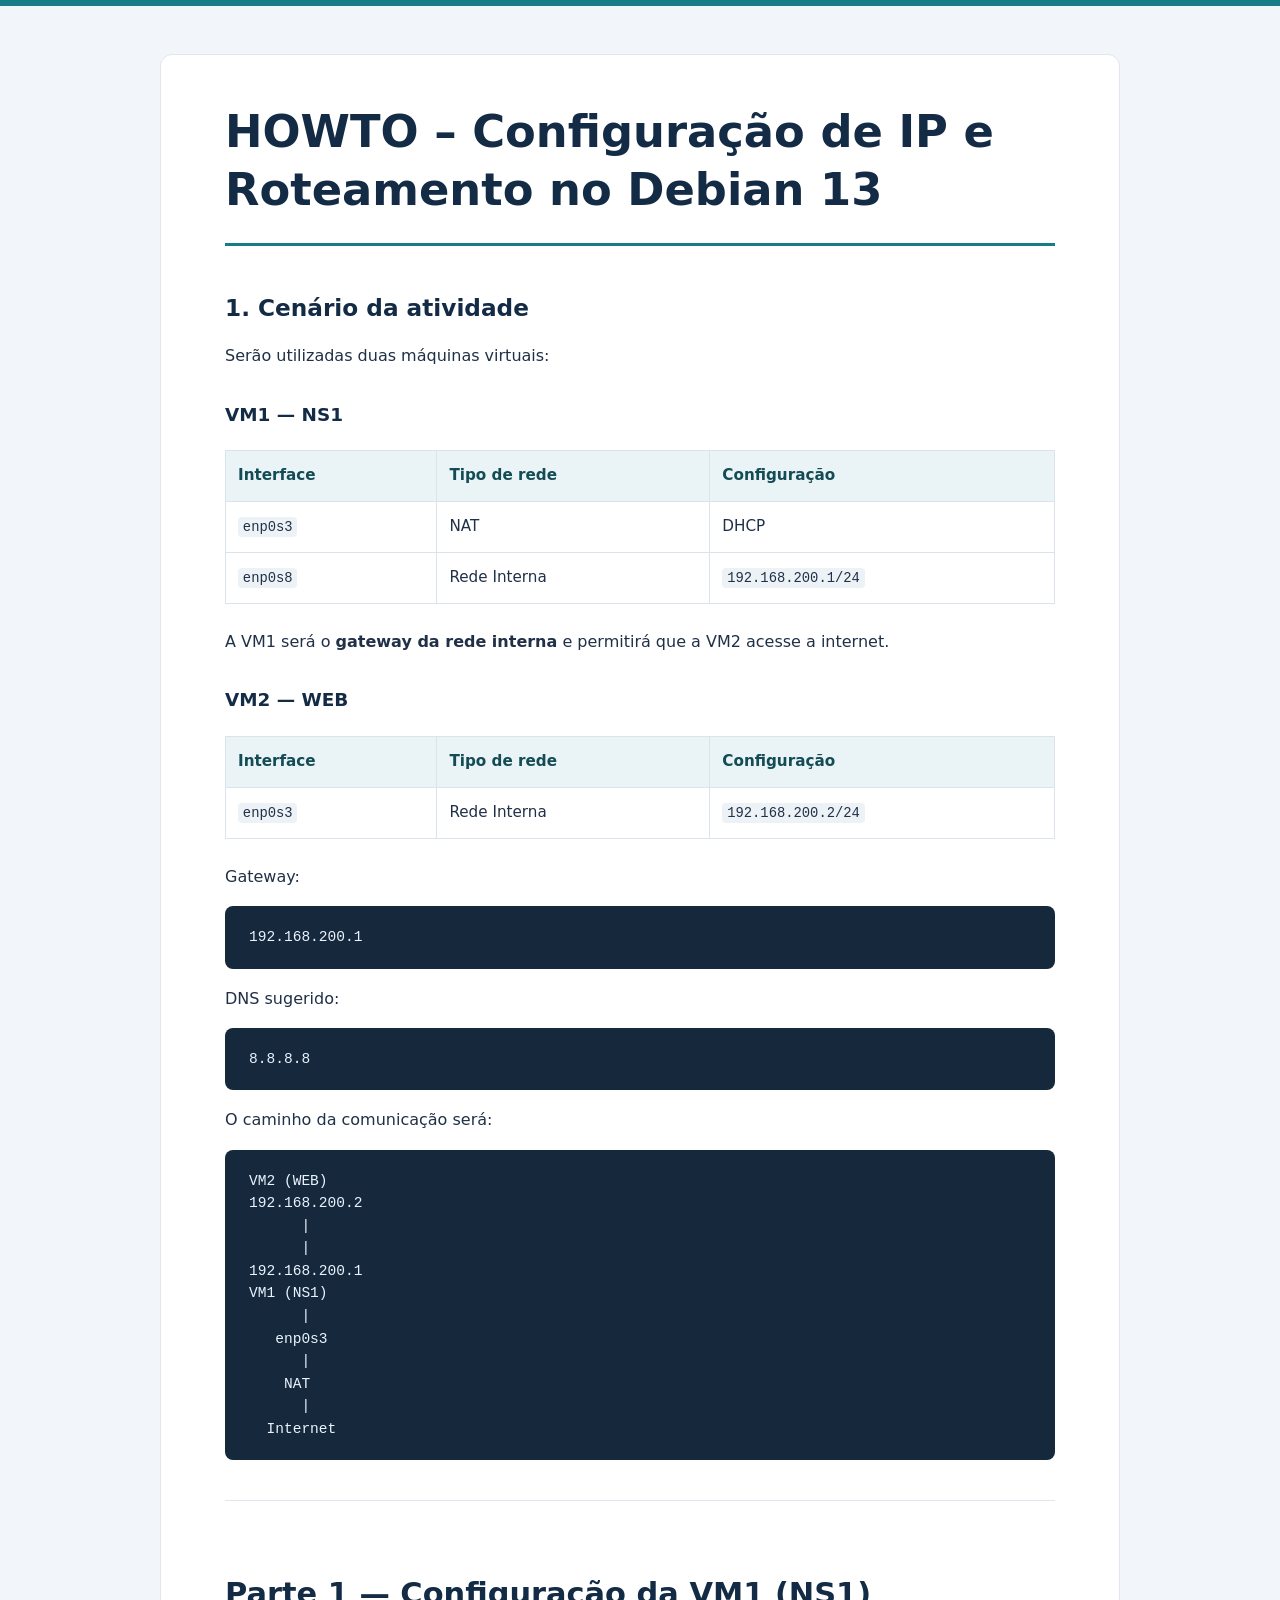
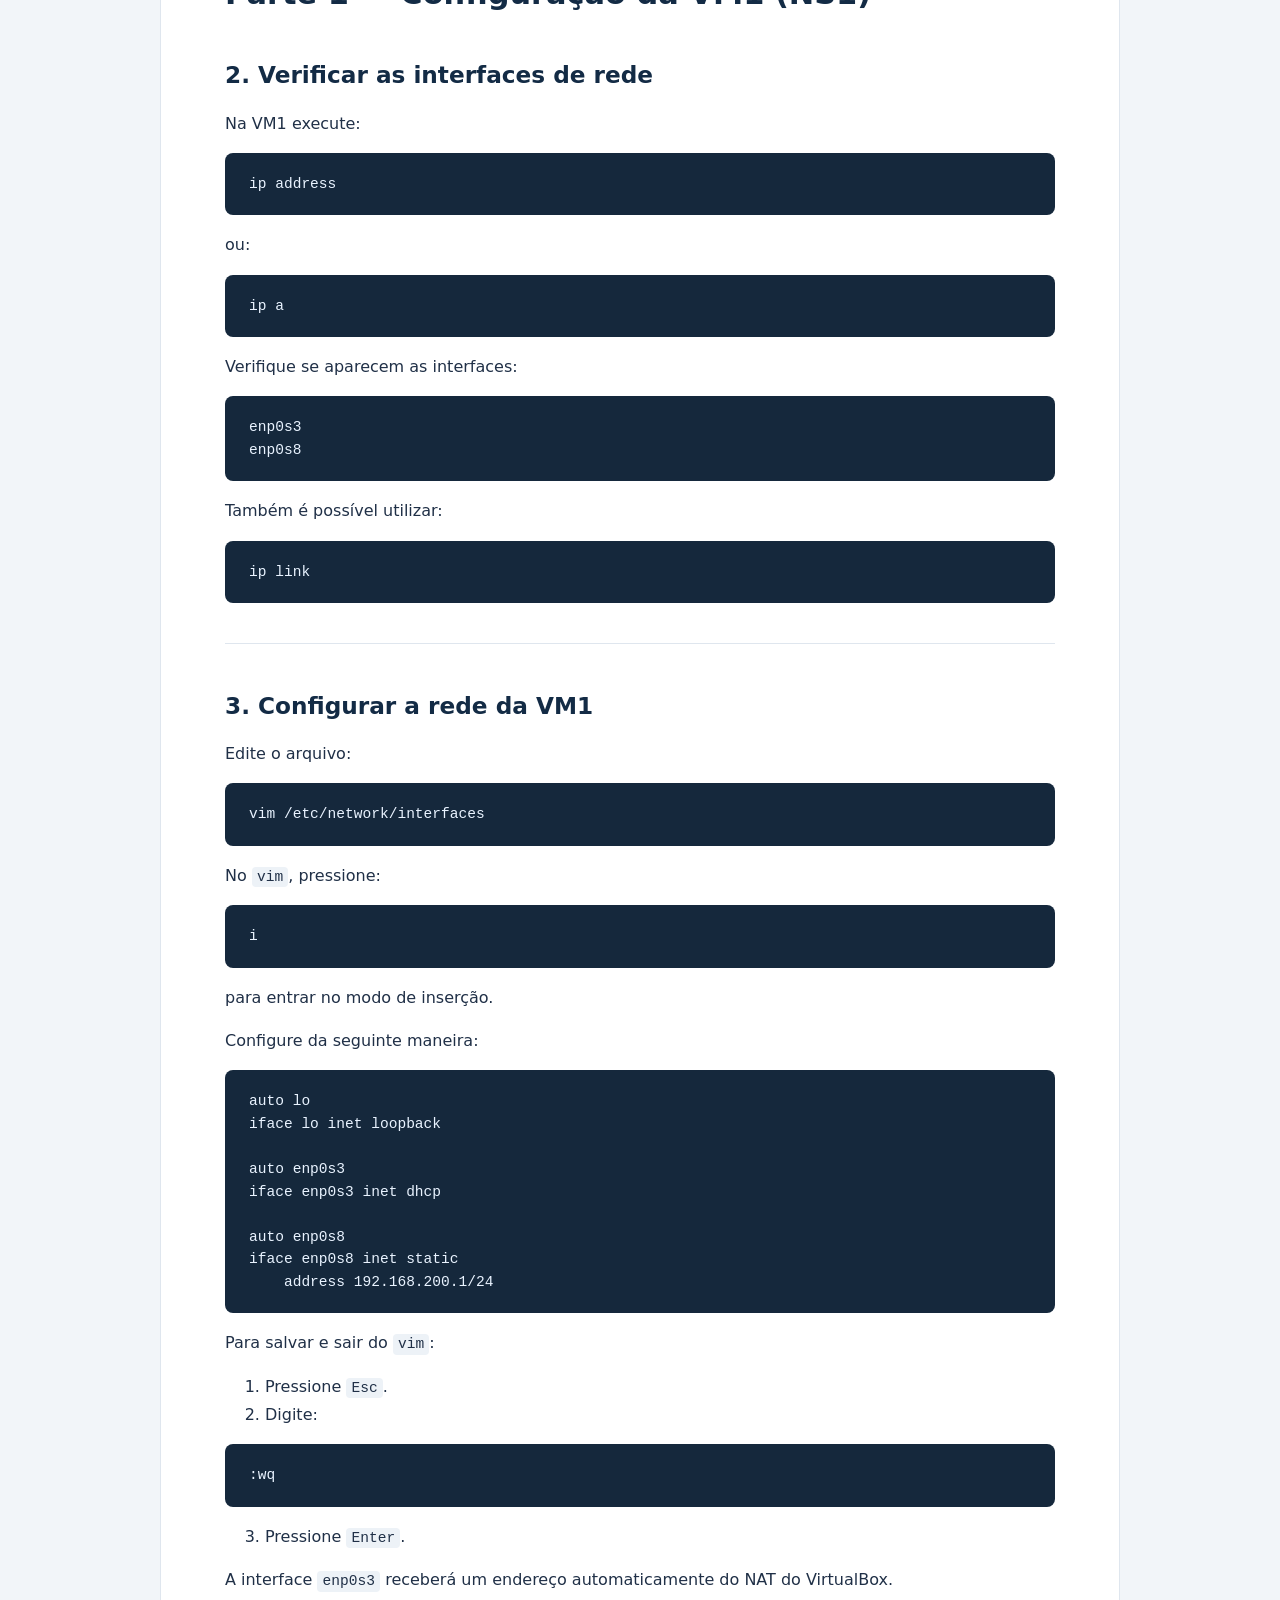
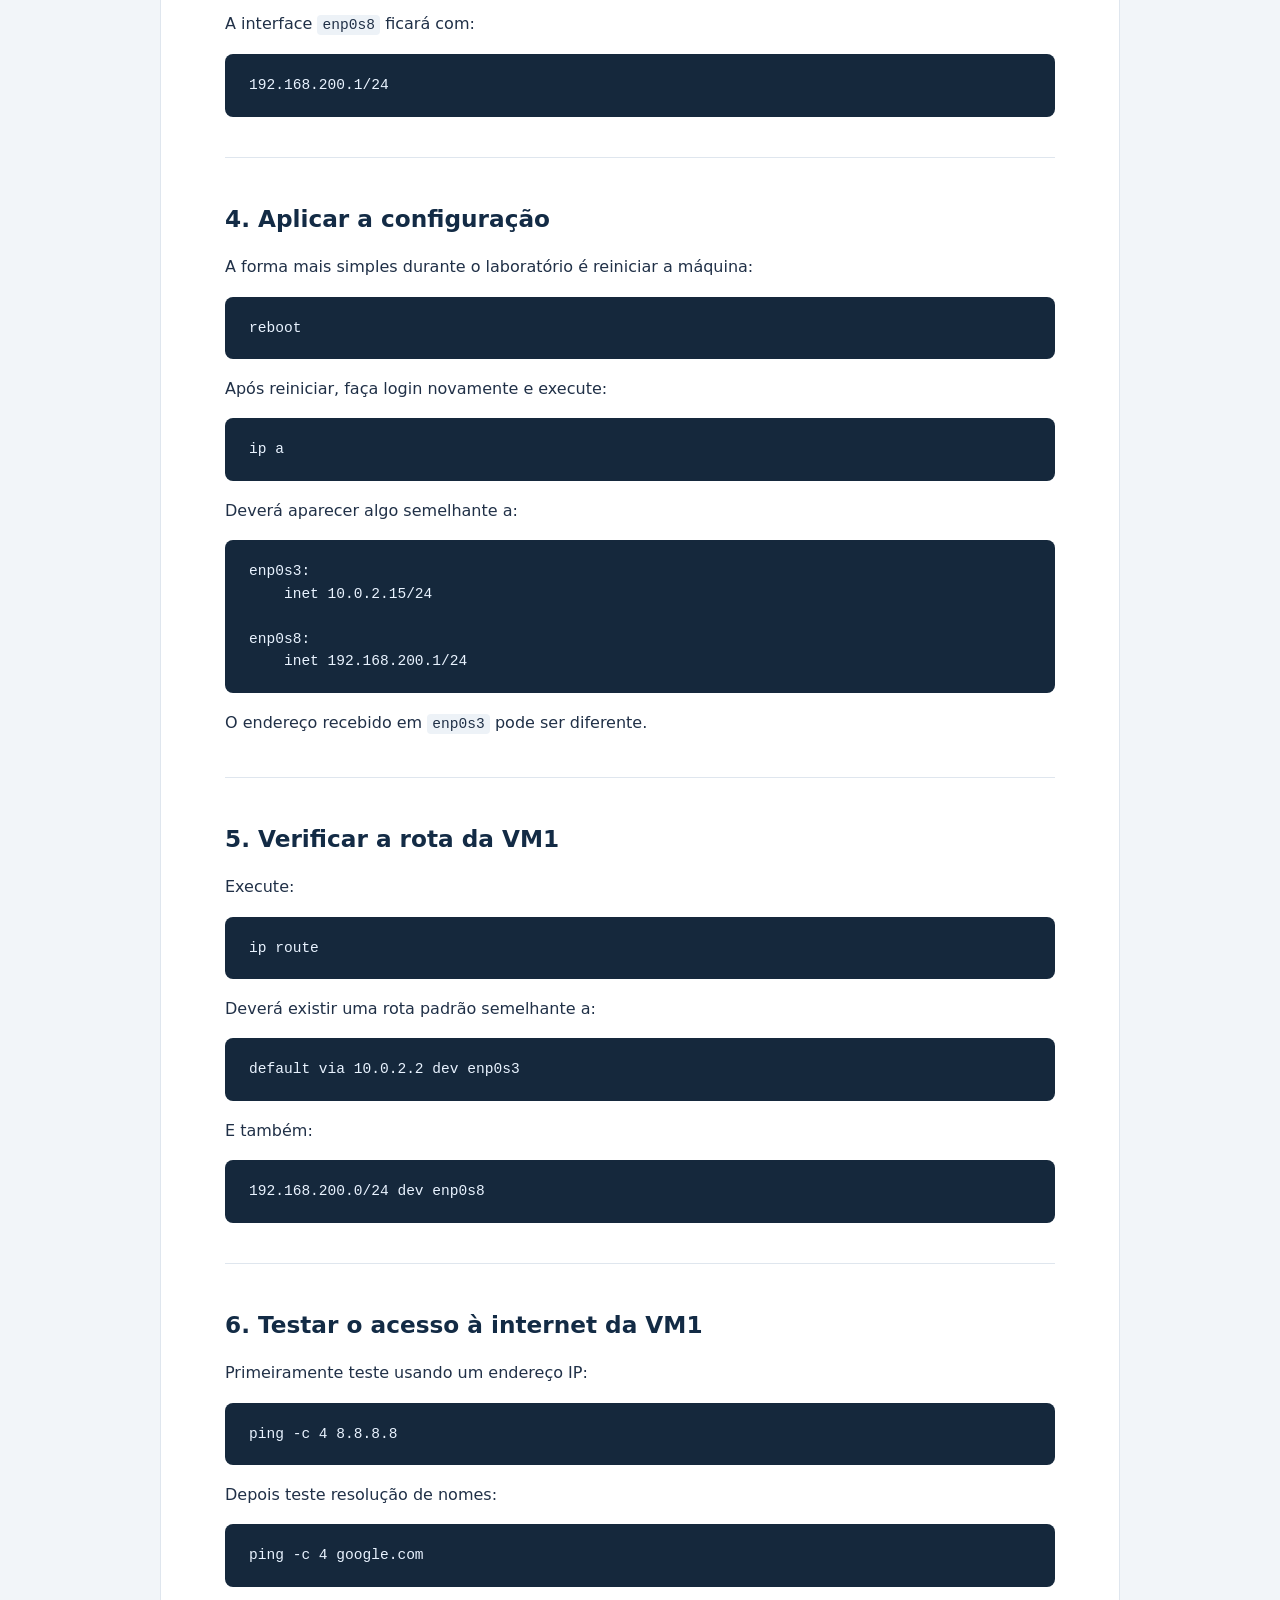
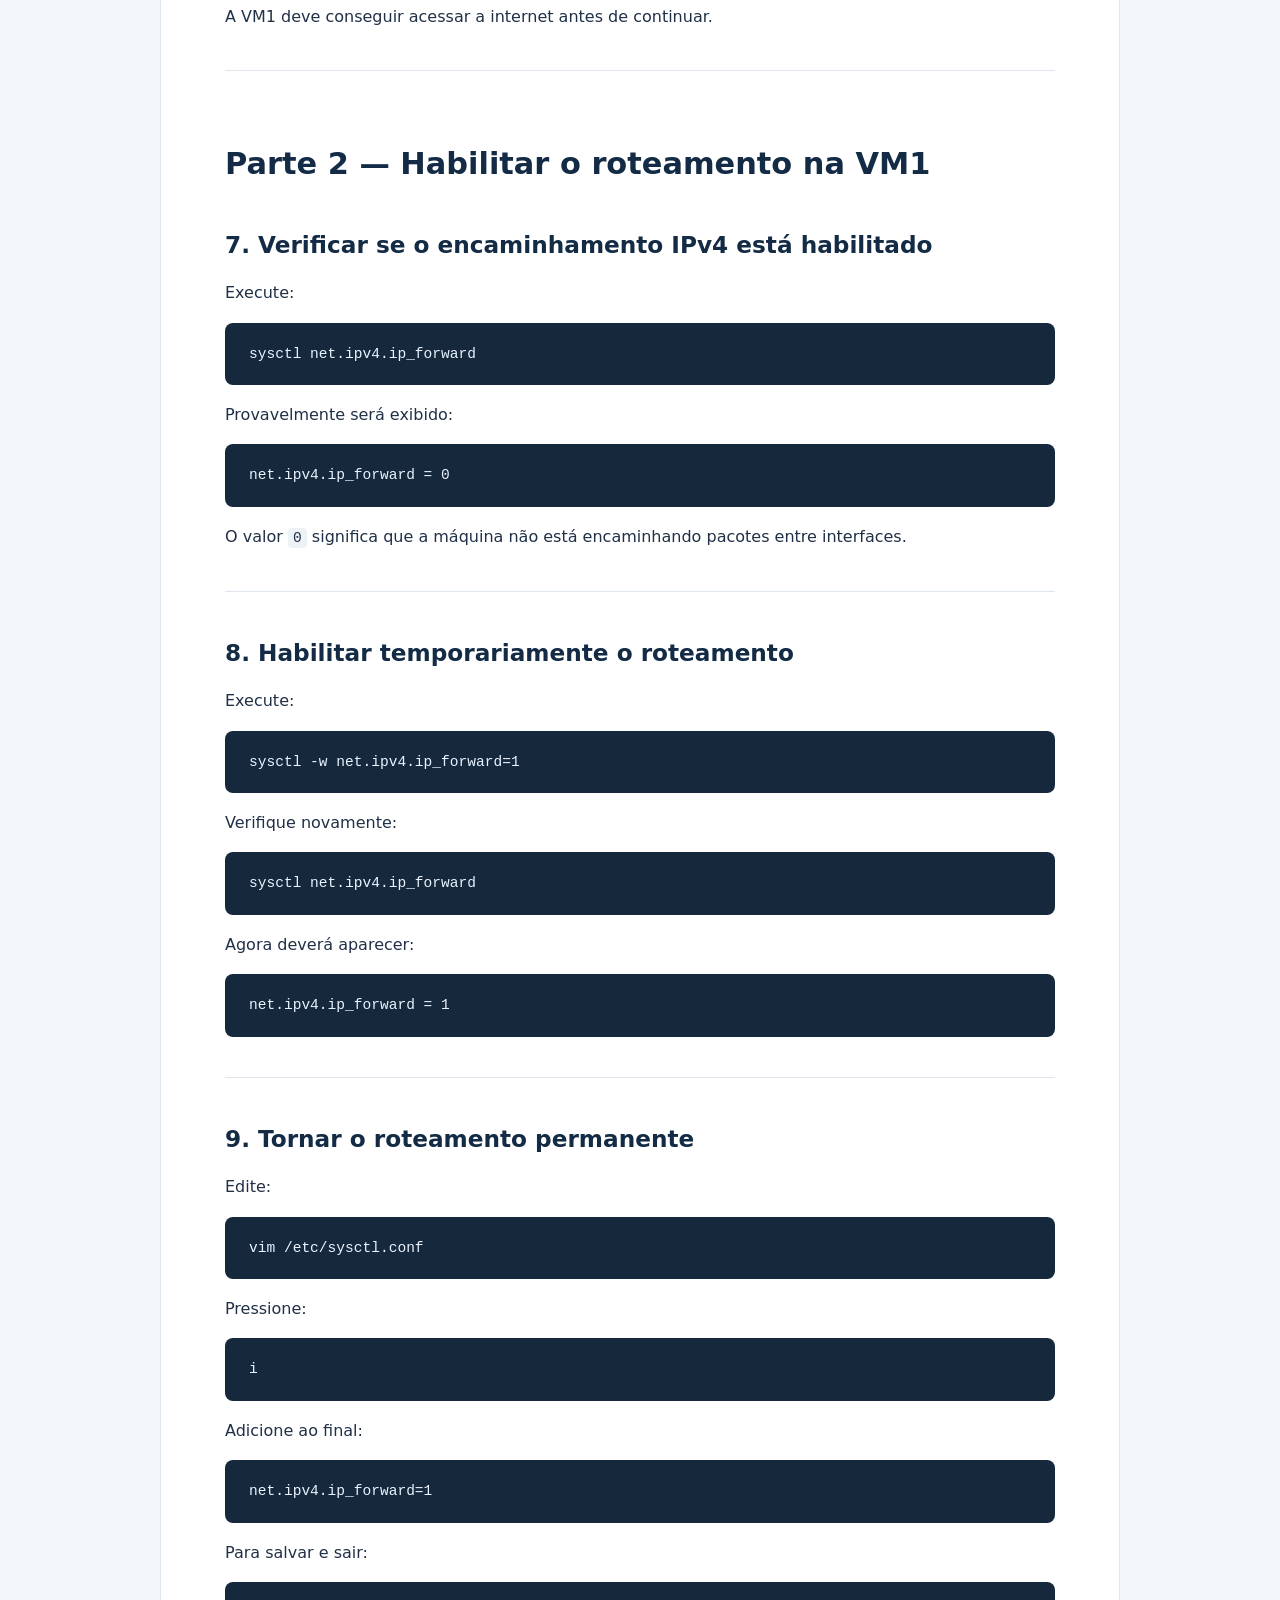
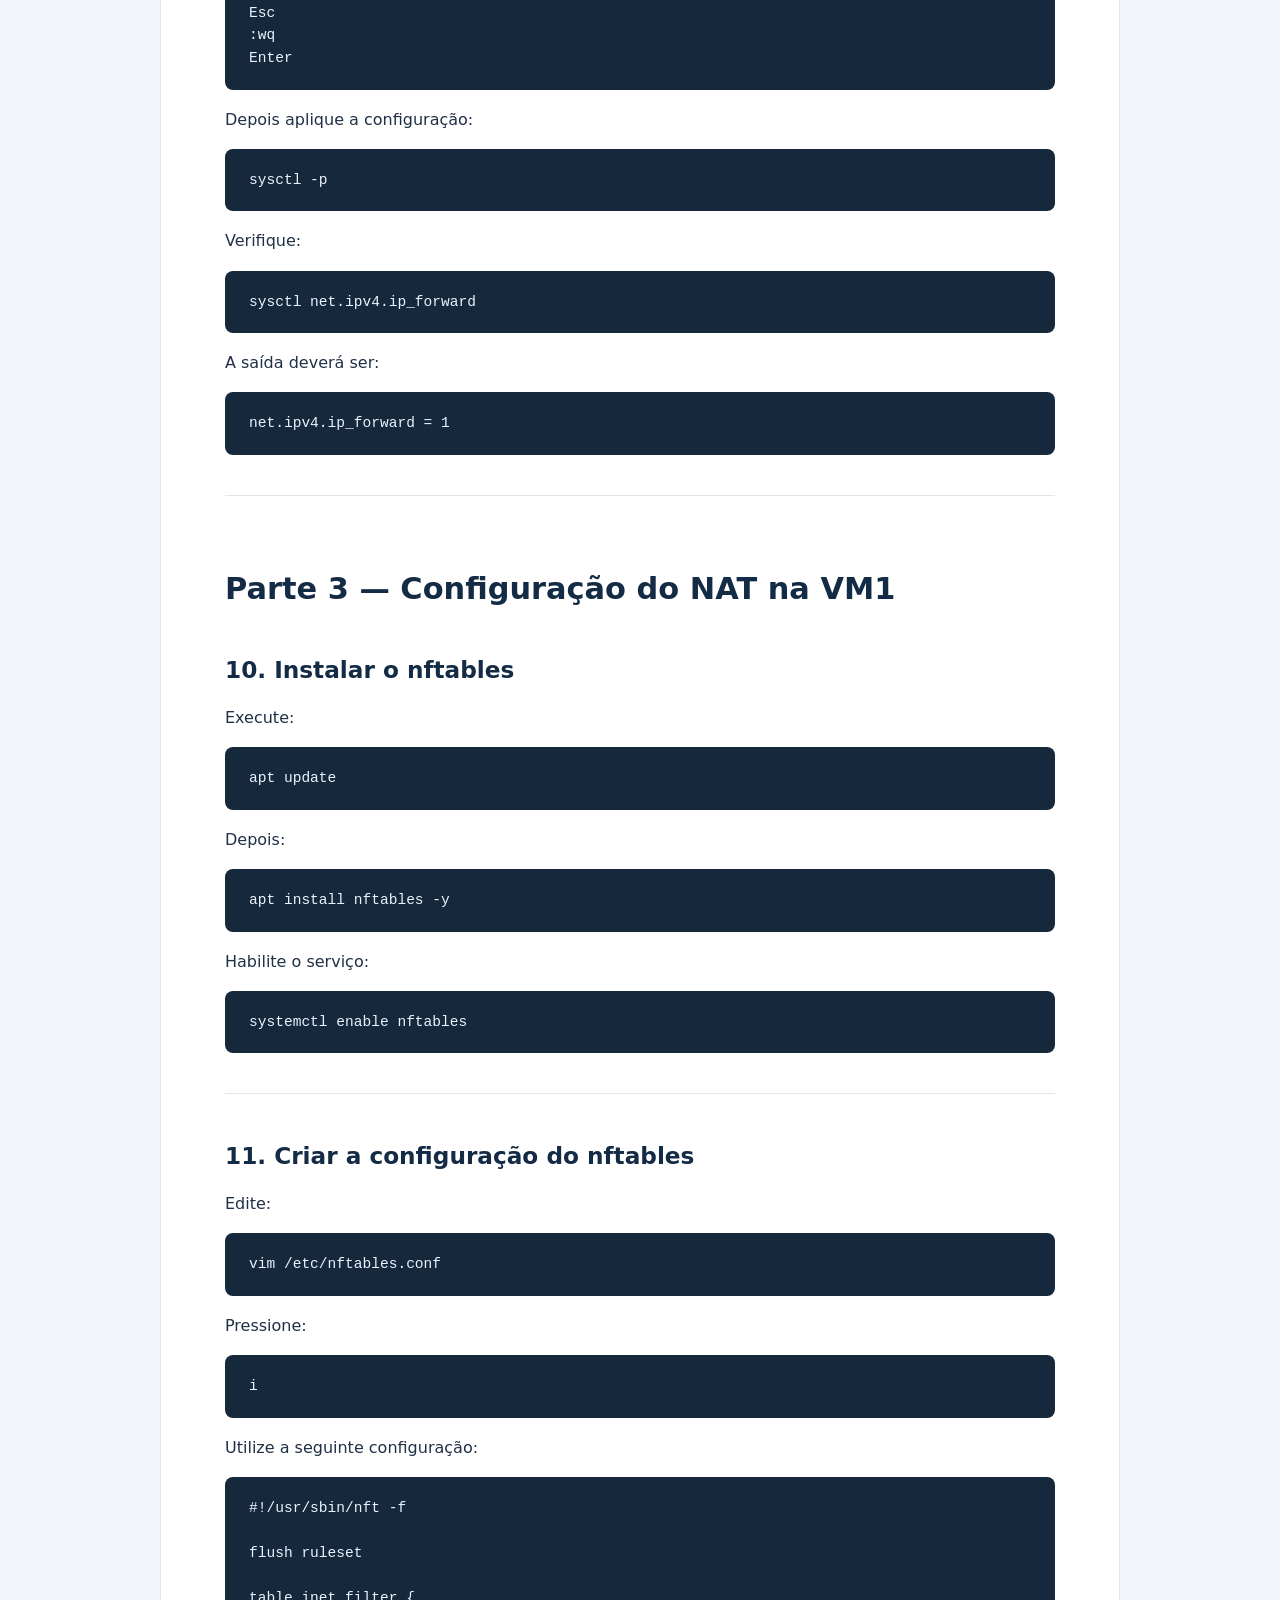
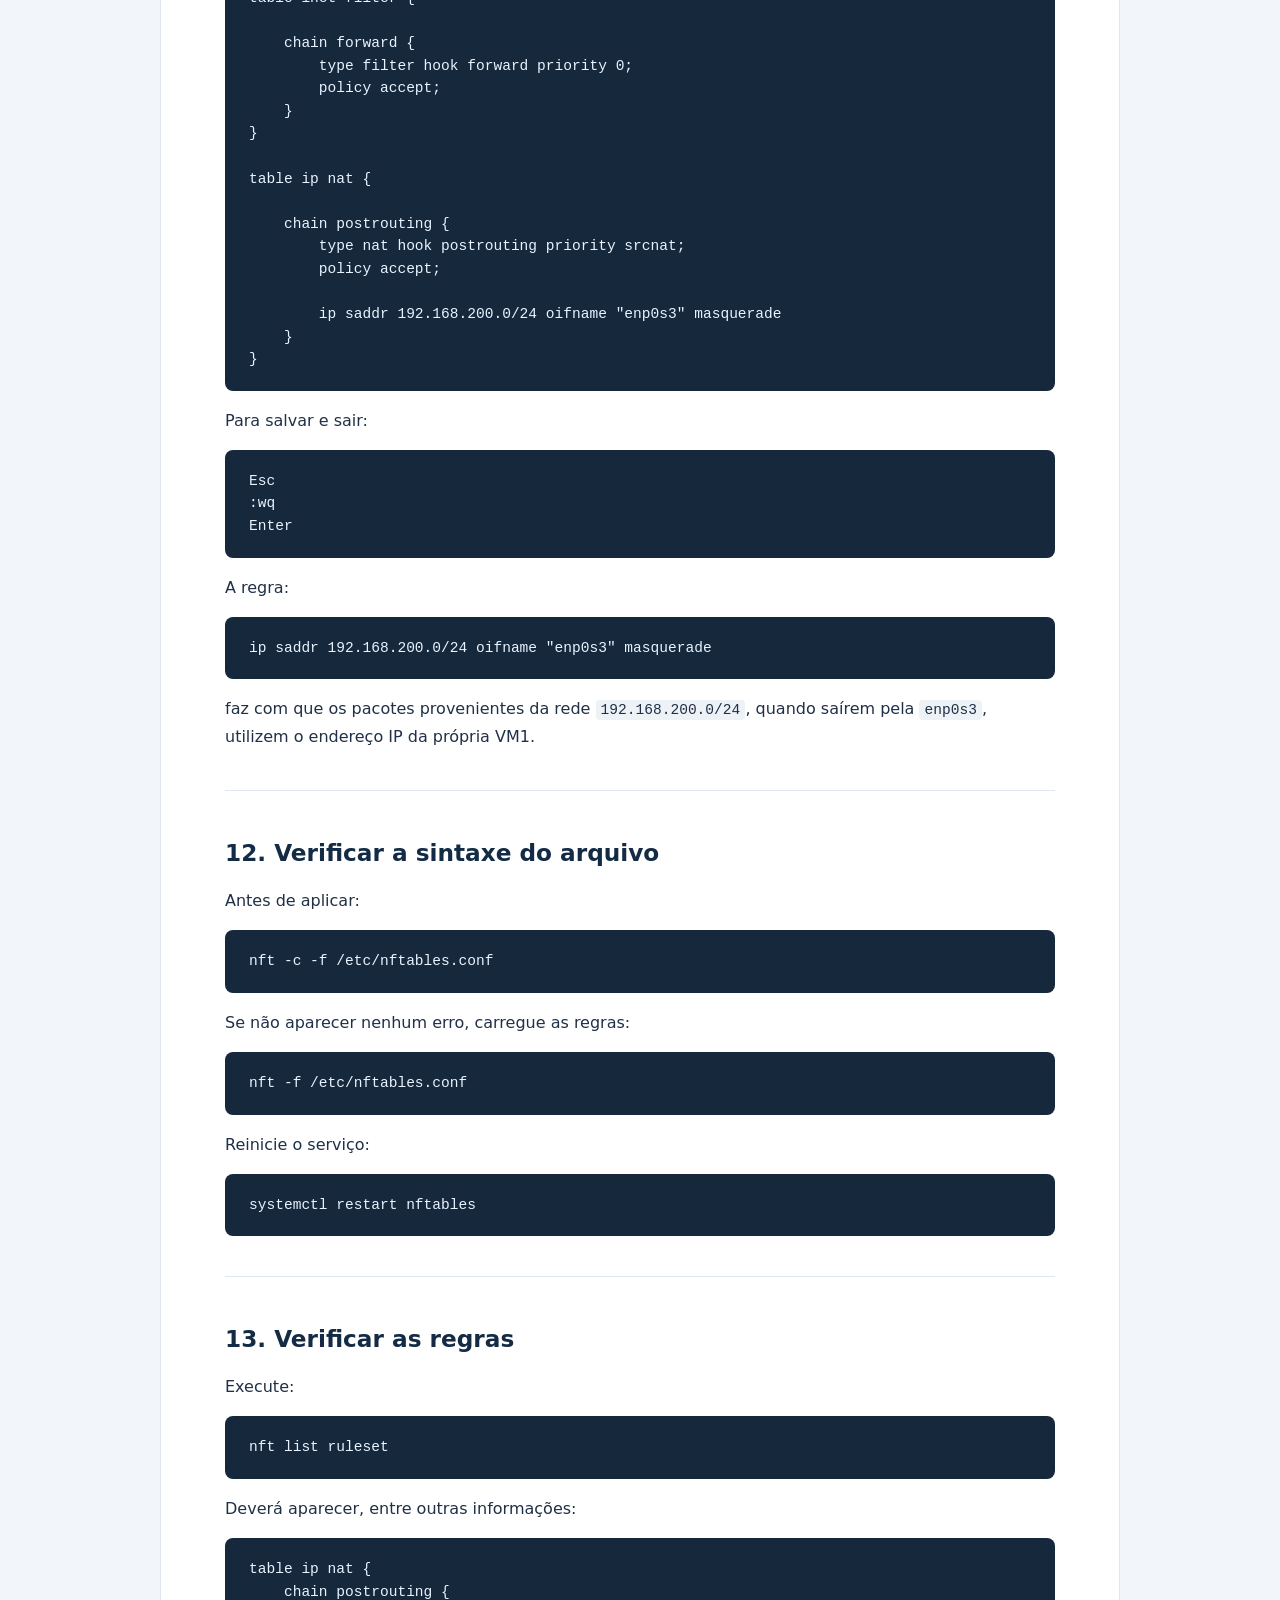
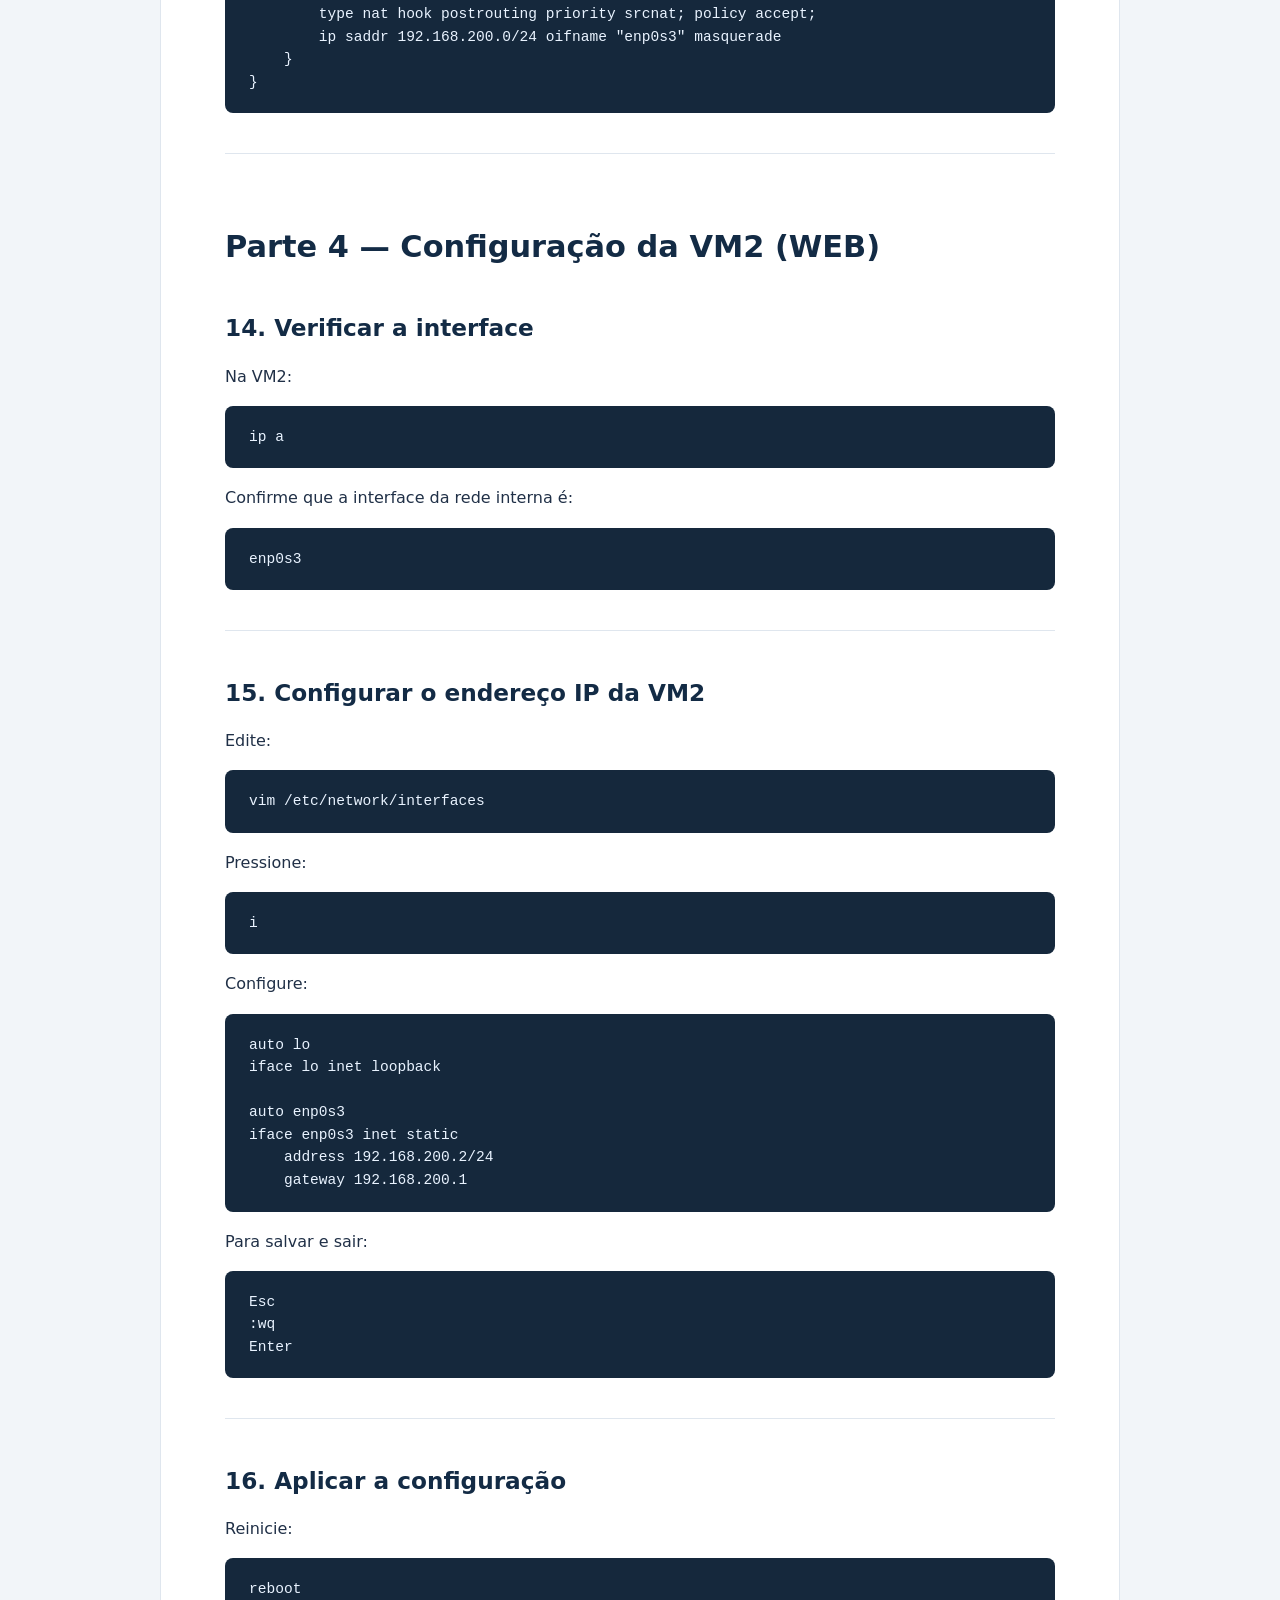
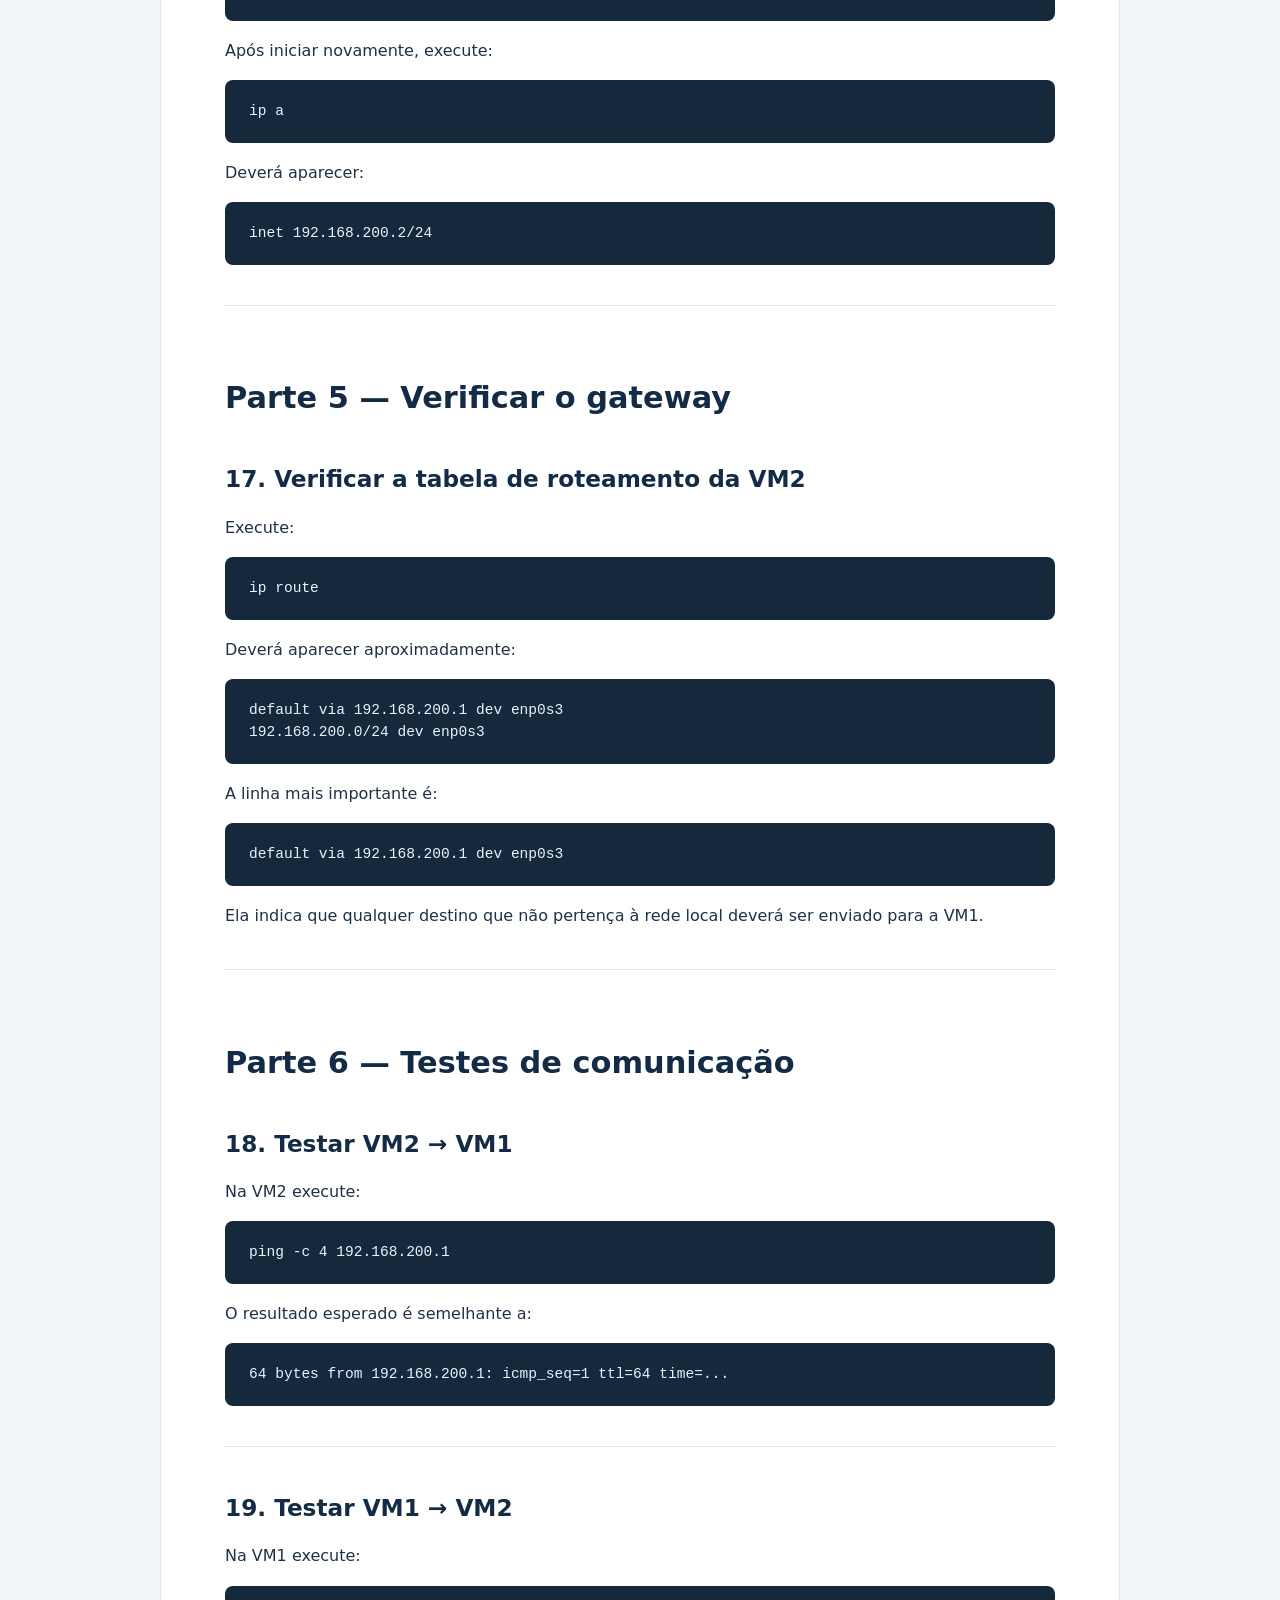
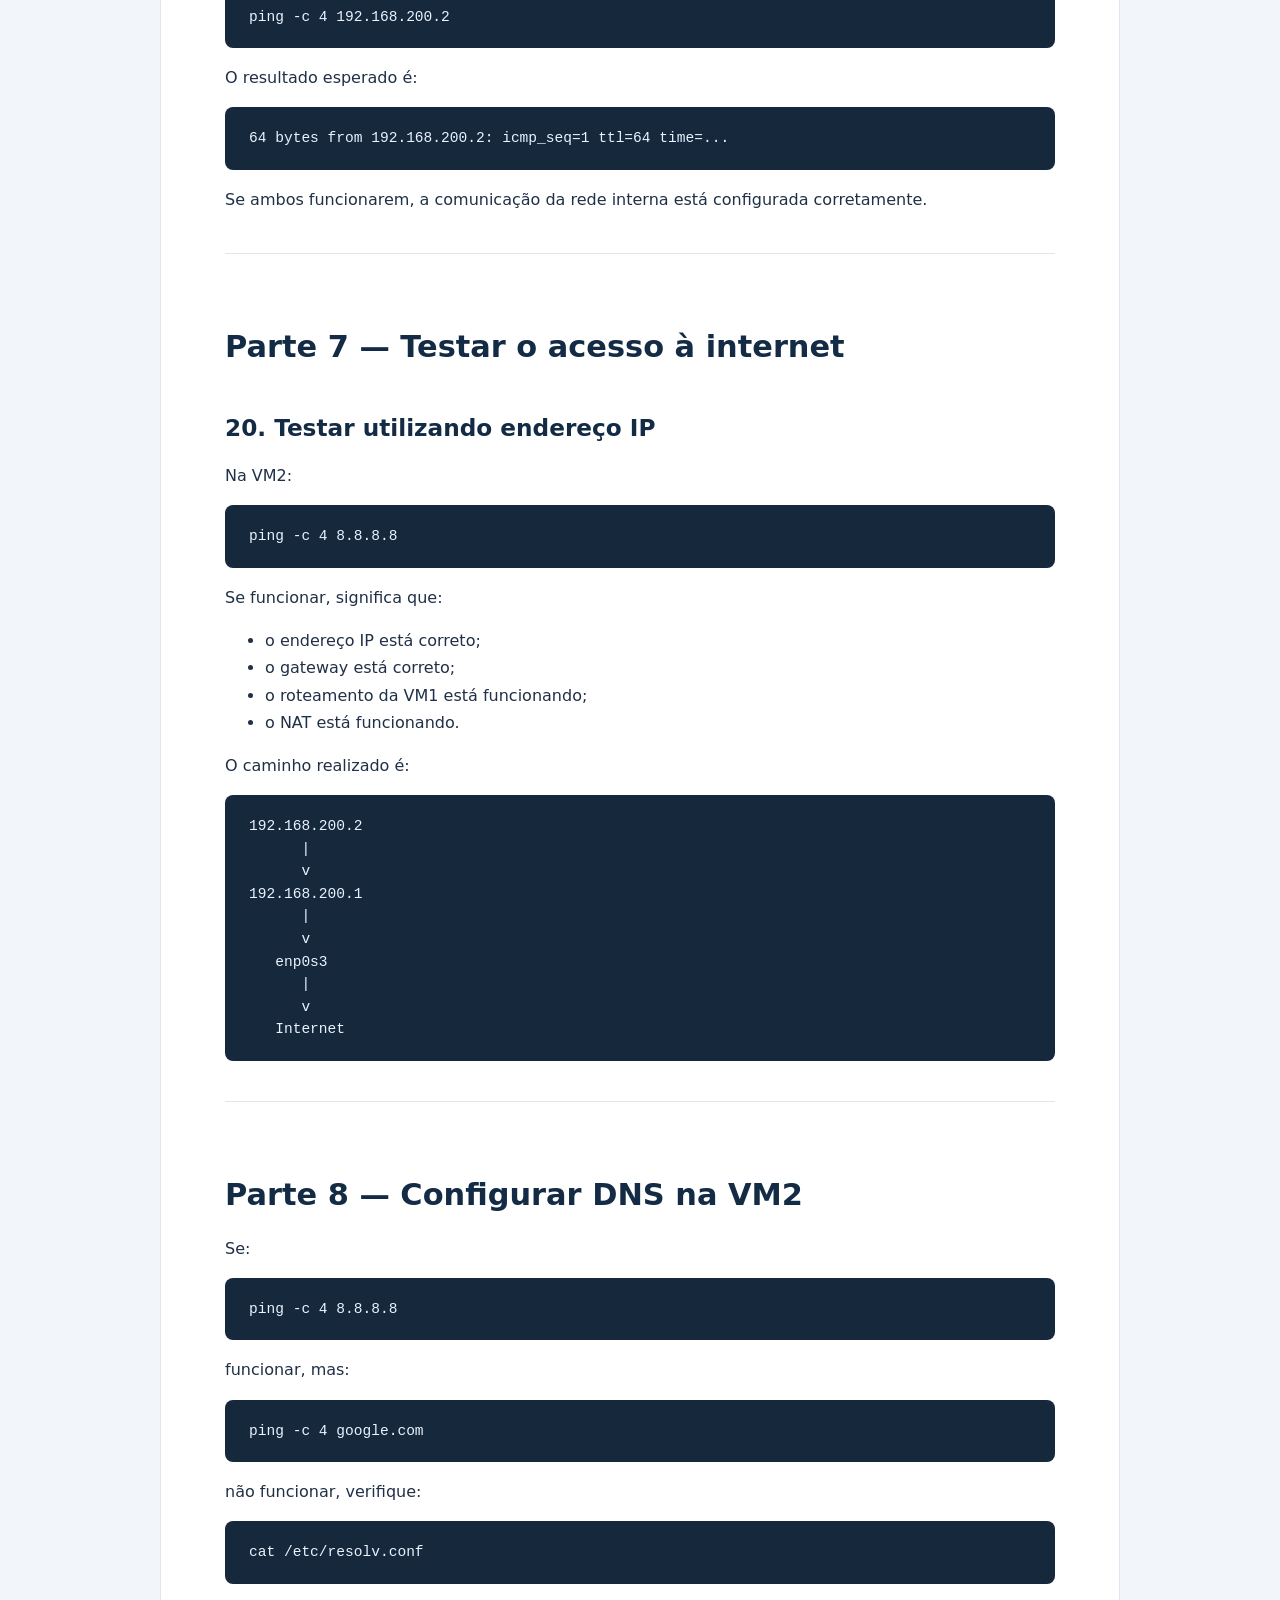
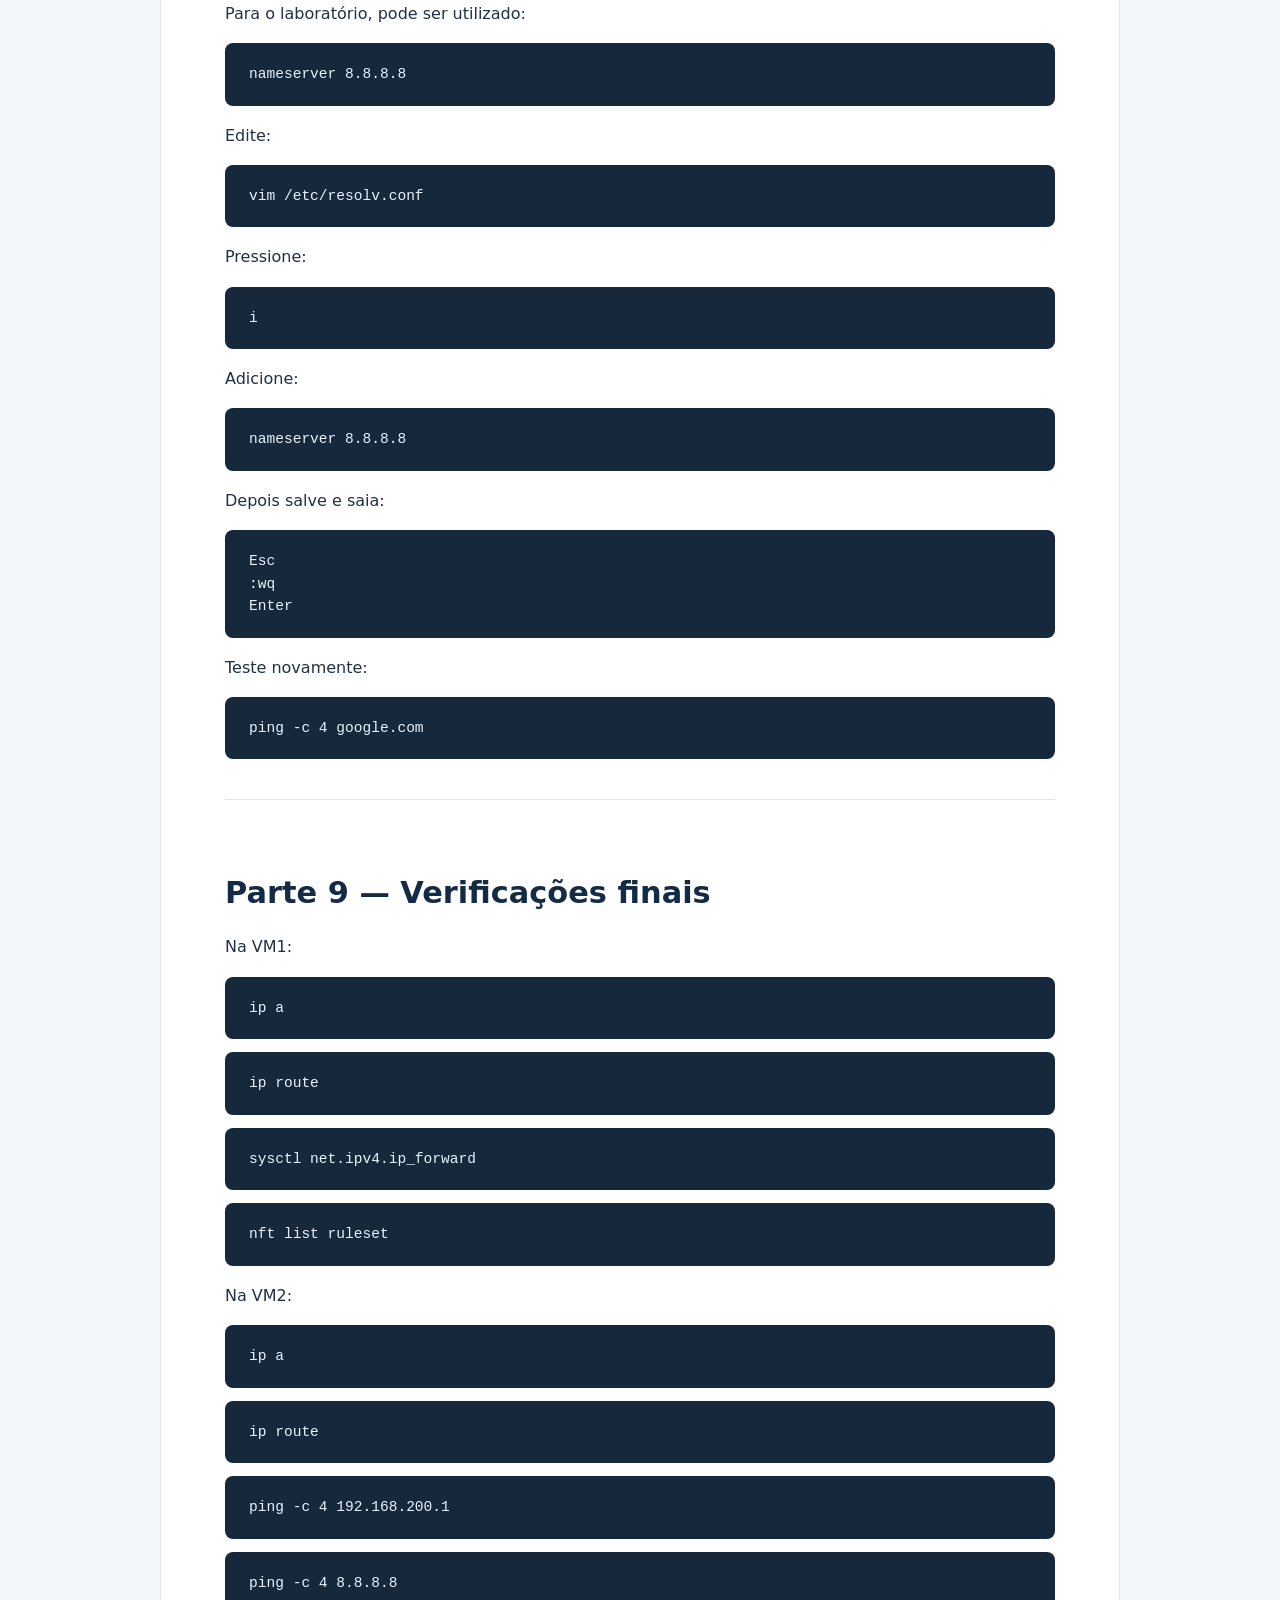
==== docs/index.html @ cc4ddb56 "Publish Debian networking guide for GitHub Pages" ====
<!doctype html>
<html lang="pt-BR">
<head>
<meta charset="utf-8">
<meta name="viewport" content="width=device-width, initial-scale=1">
<title>HOWTO – Configuração de IP e Roteamento no Debian 13</title>
<link rel="canonical" href="https://asor-network.tmferreira.tec.br/">
<link rel="stylesheet" href="style.css">
</head>
<body>
<main>
<h1 id="howto-configuracao-de-ip-e-roteamento-no-debian-13">HOWTO – Configuração de IP e Roteamento no Debian 13</h1>
<h2 id="cenario-da-atividade">1. Cenário da atividade</h2>
<p>Serão utilizadas duas máquinas virtuais:</p>
<h3 id="vm1-ns1">VM1 — NS1</h3>
<table>
<thead>
<tr>
<th>Interface</th>
<th>Tipo de rede</th>
<th>Configuração</th>
</tr>
</thead>
<tbody>
<tr>
<td><code>enp0s3</code></td>
<td>NAT</td>
<td>DHCP</td>
</tr>
<tr>
<td><code>enp0s8</code></td>
<td>Rede Interna</td>
<td><code>192.168.200.1/24</code></td>
</tr>
</tbody>
</table>
<p>A VM1 será o <strong>gateway da rede interna</strong> e permitirá que a VM2 acesse a internet.</p>
<h3 id="vm2-web">VM2 — WEB</h3>
<table>
<thead>
<tr>
<th>Interface</th>
<th>Tipo de rede</th>
<th>Configuração</th>
</tr>
</thead>
<tbody>
<tr>
<td><code>enp0s3</code></td>
<td>Rede Interna</td>
<td><code>192.168.200.2/24</code></td>
</tr>
</tbody>
</table>
<p>Gateway:</p>
<pre><code class="language-text">192.168.200.1
</code></pre>
<p>DNS sugerido:</p>
<pre><code class="language-text">8.8.8.8
</code></pre>
<p>O caminho da comunicação será:</p>
<pre><code class="language-text">VM2 (WEB)
192.168.200.2
      |
      |
192.168.200.1
VM1 (NS1)
      |
   enp0s3
      |
    NAT
      |
  Internet
</code></pre>
<hr />
<h1 id="parte-1-configuracao-da-vm1-ns1">Parte 1 — Configuração da VM1 (NS1)</h1>
<h2 id="verificar-as-interfaces-de-rede">2. Verificar as interfaces de rede</h2>
<p>Na VM1 execute:</p>
<pre><code class="language-bash">ip address
</code></pre>
<p>ou:</p>
<pre><code class="language-bash">ip a
</code></pre>
<p>Verifique se aparecem as interfaces:</p>
<pre><code class="language-text">enp0s3
enp0s8
</code></pre>
<p>Também é possível utilizar:</p>
<pre><code class="language-bash">ip link
</code></pre>
<hr />
<h2 id="configurar-a-rede-da-vm1">3. Configurar a rede da VM1</h2>
<p>Edite o arquivo:</p>
<pre><code class="language-bash">vim /etc/network/interfaces
</code></pre>
<p>No <code>vim</code>, pressione:</p>
<pre><code class="language-text">i
</code></pre>
<p>para entrar no modo de inserção.</p>
<p>Configure da seguinte maneira:</p>
<pre><code class="language-text">auto lo
iface lo inet loopback

auto enp0s3
iface enp0s3 inet dhcp

auto enp0s8
iface enp0s8 inet static
    address 192.168.200.1/24
</code></pre>
<p>Para salvar e sair do <code>vim</code>:</p>
<ol>
<li>Pressione <code>Esc</code>.</li>
<li>Digite:</li>
</ol>
<pre><code class="language-text">:wq
</code></pre>
<ol start="3">
<li>Pressione <code>Enter</code>.</li>
</ol>
<p>A interface <code>enp0s3</code> receberá um endereço automaticamente do NAT do VirtualBox.</p>
<p>A interface <code>enp0s8</code> ficará com:</p>
<pre><code class="language-text">192.168.200.1/24
</code></pre>
<hr />
<h2 id="aplicar-a-configuracao">4. Aplicar a configuração</h2>
<p>A forma mais simples durante o laboratório é reiniciar a máquina:</p>
<pre><code class="language-bash">reboot
</code></pre>
<p>Após reiniciar, faça login novamente e execute:</p>
<pre><code class="language-bash">ip a
</code></pre>
<p>Deverá aparecer algo semelhante a:</p>
<pre><code class="language-text">enp0s3:
    inet 10.0.2.15/24

enp0s8:
    inet 192.168.200.1/24
</code></pre>
<p>O endereço recebido em <code>enp0s3</code> pode ser diferente.</p>
<hr />
<h2 id="verificar-a-rota-da-vm1">5. Verificar a rota da VM1</h2>
<p>Execute:</p>
<pre><code class="language-bash">ip route
</code></pre>
<p>Deverá existir uma rota padrão semelhante a:</p>
<pre><code class="language-text">default via 10.0.2.2 dev enp0s3
</code></pre>
<p>E também:</p>
<pre><code class="language-text">192.168.200.0/24 dev enp0s8
</code></pre>
<hr />
<h2 id="testar-o-acesso-a-internet-da-vm1">6. Testar o acesso à internet da VM1</h2>
<p>Primeiramente teste usando um endereço IP:</p>
<pre><code class="language-bash">ping -c 4 8.8.8.8
</code></pre>
<p>Depois teste resolução de nomes:</p>
<pre><code class="language-bash">ping -c 4 google.com
</code></pre>
<p>A VM1 deve conseguir acessar a internet antes de continuar.</p>
<hr />
<h1 id="parte-2-habilitar-o-roteamento-na-vm1">Parte 2 — Habilitar o roteamento na VM1</h1>
<h2 id="verificar-se-o-encaminhamento-ipv4-esta-habilitado">7. Verificar se o encaminhamento IPv4 está habilitado</h2>
<p>Execute:</p>
<pre><code class="language-bash">sysctl net.ipv4.ip_forward
</code></pre>
<p>Provavelmente será exibido:</p>
<pre><code class="language-text">net.ipv4.ip_forward = 0
</code></pre>
<p>O valor <code>0</code> significa que a máquina não está encaminhando pacotes entre interfaces.</p>
<hr />
<h2 id="habilitar-temporariamente-o-roteamento">8. Habilitar temporariamente o roteamento</h2>
<p>Execute:</p>
<pre><code class="language-bash">sysctl -w net.ipv4.ip_forward=1
</code></pre>
<p>Verifique novamente:</p>
<pre><code class="language-bash">sysctl net.ipv4.ip_forward
</code></pre>
<p>Agora deverá aparecer:</p>
<pre><code class="language-text">net.ipv4.ip_forward = 1
</code></pre>
<hr />
<h2 id="tornar-o-roteamento-permanente">9. Tornar o roteamento permanente</h2>
<p>Edite:</p>
<pre><code class="language-bash">vim /etc/sysctl.conf
</code></pre>
<p>Pressione:</p>
<pre><code class="language-text">i
</code></pre>
<p>Adicione ao final:</p>
<pre><code class="language-text">net.ipv4.ip_forward=1
</code></pre>
<p>Para salvar e sair:</p>
<pre><code class="language-text">Esc
:wq
Enter
</code></pre>
<p>Depois aplique a configuração:</p>
<pre><code class="language-bash">sysctl -p
</code></pre>
<p>Verifique:</p>
<pre><code class="language-bash">sysctl net.ipv4.ip_forward
</code></pre>
<p>A saída deverá ser:</p>
<pre><code class="language-text">net.ipv4.ip_forward = 1
</code></pre>
<hr />
<h1 id="parte-3-configuracao-do-nat-na-vm1">Parte 3 — Configuração do NAT na VM1</h1>
<h2 id="instalar-o-nftables">10. Instalar o nftables</h2>
<p>Execute:</p>
<pre><code class="language-bash">apt update
</code></pre>
<p>Depois:</p>
<pre><code class="language-bash">apt install nftables -y
</code></pre>
<p>Habilite o serviço:</p>
<pre><code class="language-bash">systemctl enable nftables
</code></pre>
<hr />
<h2 id="criar-a-configuracao-do-nftables">11. Criar a configuração do nftables</h2>
<p>Edite:</p>
<pre><code class="language-bash">vim /etc/nftables.conf
</code></pre>
<p>Pressione:</p>
<pre><code class="language-text">i
</code></pre>
<p>Utilize a seguinte configuração:</p>
<pre><code class="language-text">#!/usr/sbin/nft -f

flush ruleset

table inet filter {

    chain forward {
        type filter hook forward priority 0;
        policy accept;
    }
}

table ip nat {

    chain postrouting {
        type nat hook postrouting priority srcnat;
        policy accept;

        ip saddr 192.168.200.0/24 oifname &quot;enp0s3&quot; masquerade
    }
}
</code></pre>
<p>Para salvar e sair:</p>
<pre><code class="language-text">Esc
:wq
Enter
</code></pre>
<p>A regra:</p>
<pre><code class="language-text">ip saddr 192.168.200.0/24 oifname &quot;enp0s3&quot; masquerade
</code></pre>
<p>faz com que os pacotes provenientes da rede <code>192.168.200.0/24</code>, quando saírem pela <code>enp0s3</code>, utilizem o endereço IP da própria VM1.</p>
<hr />
<h2 id="verificar-a-sintaxe-do-arquivo">12. Verificar a sintaxe do arquivo</h2>
<p>Antes de aplicar:</p>
<pre><code class="language-bash">nft -c -f /etc/nftables.conf
</code></pre>
<p>Se não aparecer nenhum erro, carregue as regras:</p>
<pre><code class="language-bash">nft -f /etc/nftables.conf
</code></pre>
<p>Reinicie o serviço:</p>
<pre><code class="language-bash">systemctl restart nftables
</code></pre>
<hr />
<h2 id="verificar-as-regras">13. Verificar as regras</h2>
<p>Execute:</p>
<pre><code class="language-bash">nft list ruleset
</code></pre>
<p>Deverá aparecer, entre outras informações:</p>
<pre><code class="language-text">table ip nat {
    chain postrouting {
        type nat hook postrouting priority srcnat; policy accept;
        ip saddr 192.168.200.0/24 oifname &quot;enp0s3&quot; masquerade
    }
}
</code></pre>
<hr />
<h1 id="parte-4-configuracao-da-vm2-web">Parte 4 — Configuração da VM2 (WEB)</h1>
<h2 id="verificar-a-interface">14. Verificar a interface</h2>
<p>Na VM2:</p>
<pre><code class="language-bash">ip a
</code></pre>
<p>Confirme que a interface da rede interna é:</p>
<pre><code class="language-text">enp0s3
</code></pre>
<hr />
<h2 id="configurar-o-endereco-ip-da-vm2">15. Configurar o endereço IP da VM2</h2>
<p>Edite:</p>
<pre><code class="language-bash">vim /etc/network/interfaces
</code></pre>
<p>Pressione:</p>
<pre><code class="language-text">i
</code></pre>
<p>Configure:</p>
<pre><code class="language-text">auto lo
iface lo inet loopback

auto enp0s3
iface enp0s3 inet static
    address 192.168.200.2/24
    gateway 192.168.200.1
</code></pre>
<p>Para salvar e sair:</p>
<pre><code class="language-text">Esc
:wq
Enter
</code></pre>
<hr />
<h2 id="aplicar-a-configuracao-1">16. Aplicar a configuração</h2>
<p>Reinicie:</p>
<pre><code class="language-bash">reboot
</code></pre>
<p>Após iniciar novamente, execute:</p>
<pre><code class="language-bash">ip a
</code></pre>
<p>Deverá aparecer:</p>
<pre><code class="language-text">inet 192.168.200.2/24
</code></pre>
<hr />
<h1 id="parte-5-verificar-o-gateway">Parte 5 — Verificar o gateway</h1>
<h2 id="verificar-a-tabela-de-roteamento-da-vm2">17. Verificar a tabela de roteamento da VM2</h2>
<p>Execute:</p>
<pre><code class="language-bash">ip route
</code></pre>
<p>Deverá aparecer aproximadamente:</p>
<pre><code class="language-text">default via 192.168.200.1 dev enp0s3
192.168.200.0/24 dev enp0s3
</code></pre>
<p>A linha mais importante é:</p>
<pre><code class="language-text">default via 192.168.200.1 dev enp0s3
</code></pre>
<p>Ela indica que qualquer destino que não pertença à rede local deverá ser enviado para a VM1.</p>
<hr />
<h1 id="parte-6-testes-de-comunicacao">Parte 6 — Testes de comunicação</h1>
<h2 id="testar-vm2-vm1">18. Testar VM2 → VM1</h2>
<p>Na VM2 execute:</p>
<pre><code class="language-bash">ping -c 4 192.168.200.1
</code></pre>
<p>O resultado esperado é semelhante a:</p>
<pre><code class="language-text">64 bytes from 192.168.200.1: icmp_seq=1 ttl=64 time=...
</code></pre>
<hr />
<h2 id="testar-vm1-vm2">19. Testar VM1 → VM2</h2>
<p>Na VM1 execute:</p>
<pre><code class="language-bash">ping -c 4 192.168.200.2
</code></pre>
<p>O resultado esperado é:</p>
<pre><code class="language-text">64 bytes from 192.168.200.2: icmp_seq=1 ttl=64 time=...
</code></pre>
<p>Se ambos funcionarem, a comunicação da rede interna está configurada corretamente.</p>
<hr />
<h1 id="parte-7-testar-o-acesso-a-internet">Parte 7 — Testar o acesso à internet</h1>
<h2 id="testar-utilizando-endereco-ip">20. Testar utilizando endereço IP</h2>
<p>Na VM2:</p>
<pre><code class="language-bash">ping -c 4 8.8.8.8
</code></pre>
<p>Se funcionar, significa que:</p>
<ul>
<li>o endereço IP está correto;</li>
<li>o gateway está correto;</li>
<li>o roteamento da VM1 está funcionando;</li>
<li>o NAT está funcionando.</li>
</ul>
<p>O caminho realizado é:</p>
<pre><code class="language-text">192.168.200.2
      |
      v
192.168.200.1
      |
      v
   enp0s3
      |
      v
   Internet
</code></pre>
<hr />
<h1 id="parte-8-configurar-dns-na-vm2">Parte 8 — Configurar DNS na VM2</h1>
<p>Se:</p>
<pre><code class="language-bash">ping -c 4 8.8.8.8
</code></pre>
<p>funcionar, mas:</p>
<pre><code class="language-bash">ping -c 4 google.com
</code></pre>
<p>não funcionar, verifique:</p>
<pre><code class="language-bash">cat /etc/resolv.conf
</code></pre>
<p>Para o laboratório, pode ser utilizado:</p>
<pre><code class="language-text">nameserver 8.8.8.8
</code></pre>
<p>Edite:</p>
<pre><code class="language-bash">vim /etc/resolv.conf
</code></pre>
<p>Pressione:</p>
<pre><code class="language-text">i
</code></pre>
<p>Adicione:</p>
<pre><code class="language-text">nameserver 8.8.8.8
</code></pre>
<p>Depois salve e saia:</p>
<pre><code class="language-text">Esc
:wq
Enter
</code></pre>
<p>Teste novamente:</p>
<pre><code class="language-bash">ping -c 4 google.com
</code></pre>
<hr />
<h1 id="parte-9-verificacoes-finais">Parte 9 — Verificações finais</h1>
<p>Na VM1:</p>
<pre><code class="language-bash">ip a
</code></pre>
<pre><code class="language-bash">ip route
</code></pre>
<pre><code class="language-bash">sysctl net.ipv4.ip_forward
</code></pre>
<pre><code class="language-bash">nft list ruleset
</code></pre>
<p>Na VM2:</p>
<pre><code class="language-bash">ip a
</code></pre>
<pre><code class="language-bash">ip route
</code></pre>
<pre><code class="language-bash">ping -c 4 192.168.200.1
</code></pre>
<pre><code class="language-bash">ping -c 4 8.8.8.8
</code></pre>
<pre><code class="language-bash">ping -c 4 google.com
</code></pre>
<hr />
<h1 id="comandos-basicos-do-vim-utilizados-na-atividade">Comandos básicos do Vim utilizados na atividade</h1>
<p>Para editar os arquivos desta atividade, serão necessários apenas alguns comandos básicos.</p>
<p>Entrar no modo de inserção:</p>
<pre><code class="language-text">i
</code></pre>
<p>Voltar para o modo normal:</p>
<pre><code class="language-text">Esc
</code></pre>
<p>Salvar o arquivo:</p>
<pre><code class="language-text">:w
</code></pre>
<p>Salvar e sair:</p>
<pre><code class="language-text">:wq
</code></pre>
<p>Sair sem salvar:</p>
<pre><code class="language-text">:q!
</code></pre>
<p>Portanto, o fluxo básico será:</p>
<pre><code class="language-text">vim arquivo
</code></pre>
<p>Depois:</p>
<pre><code class="language-text">i
</code></pre>
<p>Faça as alterações.</p>
<p>Em seguida:</p>
<pre><code class="language-text">Esc
:wq
Enter
</code></pre>
<hr />
<h1 id="resumo-das-configuracoes">Resumo das configurações</h1>
<h2 id="vm1-ns1-1">VM1 — NS1</h2>
<p>Arquivo:</p>
<pre><code class="language-text">/etc/network/interfaces
</code></pre>
<p>Configuração:</p>
<pre><code class="language-text">auto lo
iface lo inet loopback

auto enp0s3
iface enp0s3 inet dhcp

auto enp0s8
iface enp0s8 inet static
    address 192.168.200.1/24
</code></pre>
<p>Roteamento:</p>
<pre><code class="language-text">net.ipv4.ip_forward=1
</code></pre>
<p>NAT:</p>
<pre><code class="language-text">ip saddr 192.168.200.0/24 oifname &quot;enp0s3&quot; masquerade
</code></pre>
<hr />
<h2 id="vm2-web-1">VM2 — WEB</h2>
<p>Arquivo:</p>
<pre><code class="language-text">/etc/network/interfaces
</code></pre>
<p>Configuração:</p>
<pre><code class="language-text">auto lo
iface lo inet loopback

auto enp0s3
iface enp0s3 inet static
    address 192.168.200.2/24
    gateway 192.168.200.1
</code></pre>
<hr />
<h1 id="o-que-deve-aparecer-no-pdf-da-atividade">O que deve aparecer no PDF da atividade</h1>
<p>Os alunos deverão registrar prints dos seguintes testes:</p>
<h3 id="vm1">VM1</h3>
<pre><code class="language-bash">ip a
</code></pre>
<p>para demonstrar:</p>
<pre><code class="language-text">enp0s8 → 192.168.200.1/24
</code></pre>
<h3 id="vm2">VM2</h3>
<pre><code class="language-bash">ip a
</code></pre>
<p>para demonstrar:</p>
<pre><code class="language-text">enp0s3 → 192.168.200.2/24
</code></pre>
<h3 id="gateway-da-vm2">Gateway da VM2</h3>
<pre><code class="language-bash">ip route
</code></pre>
<p>para demonstrar:</p>
<pre><code class="language-text">default via 192.168.200.1
</code></pre>
<h3 id="comunicacao-entre-as-maquinas">Comunicação entre as máquinas</h3>
<p>Na VM2:</p>
<pre><code class="language-bash">ping -c 4 192.168.200.1
</code></pre>
<h3 id="acesso-a-internet">Acesso à internet</h3>
<p>Na VM2:</p>
<pre><code class="language-bash">ping -c 4 8.8.8.8
</code></pre>
<p>e:</p>
<pre><code class="language-bash">ping -c 4 google.com
</code></pre>
<p>Com esses testes é possível comprovar a configuração completa da atividade.</p>

</main>
</body>
</html>
---- docs/style.css ----
:root { color-scheme: light; font-family: system-ui, -apple-system, "Segoe UI", sans-serif; color: #203047; background: #f2f5f9; line-height: 1.7; }
* { box-sizing: border-box; }
body { margin: 0; border-top: 6px solid #187c87; }
main { max-width: 960px; margin: 48px auto; padding: 48px 64px; background: #fff; border: 1px solid #dfe6ee; border-radius: 12px; }
h1, h2, h3 { line-height: 1.3; color: #132b45; scroll-margin-top: 24px; }
h1 { font-size: 1.9rem; margin-top: 2.4em; }
h1:first-child { font-size: clamp(2rem, 5vw, 2.8rem); margin-top: 0; padding-bottom: 24px; border-bottom: 3px solid #187c87; }
h2 { font-size: 1.45rem; margin-top: 2em; }
h3 { font-size: 1.15rem; margin-top: 1.8em; }
p, li { overflow-wrap: anywhere; }
code { font-family: ui-monospace, Consolas, monospace; font-size: .91em; background: #edf2f7; padding: .15em .35em; border-radius: 4px; }
pre { overflow-x: auto; background: #15283c; color: #e9f3ff; padding: 20px 24px; border-radius: 8px; line-height: 1.55; tab-size: 4; }
pre code { padding: 0; background: transparent; color: inherit; }
table { width: 100%; border-collapse: collapse; margin: 24px 0; font-size: .95rem; }
th, td { border: 1px solid #dbe3ec; text-align: left; padding: 12px; }
th { background: #eaf3f5; color: #134c55; }
hr { border: 0; border-top: 1px solid #dfe6ee; margin: 40px 0; }
@media (max-width: 640px) { main { margin: 0; padding: 28px 18px; border: 0; border-radius: 0; } pre { padding: 16px; } th, td { padding: 8px; } table { font-size: .8rem; } }
@media print { body { border: 0; } main { max-width: none; margin: 0; padding: 0; border: 0; } :root { background: white; color: black; font-size: 10pt; } pre { white-space: pre-wrap; overflow-wrap: anywhere; background: #f3f3f3; color: black; border: 1px solid #ccc; } h1, h2, h3 { break-after: avoid; } pre, tr { break-inside: avoid; } }
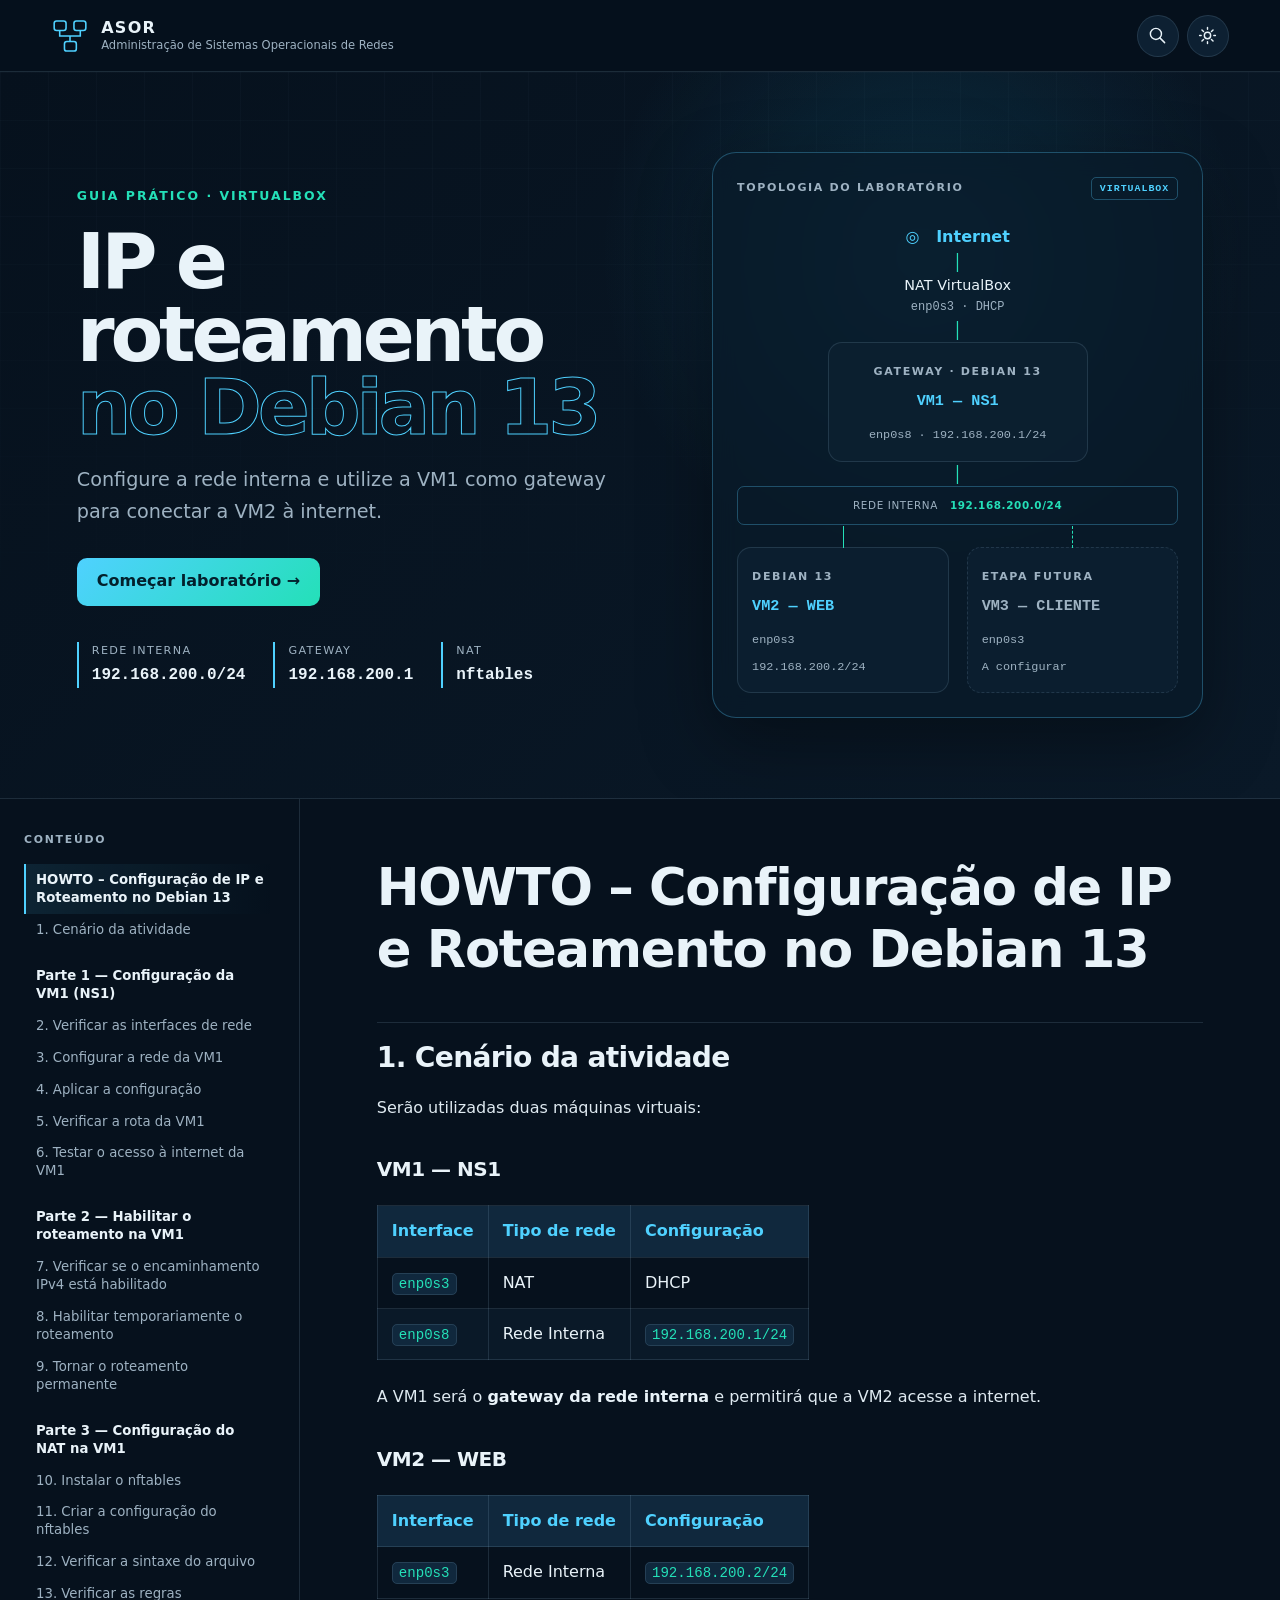
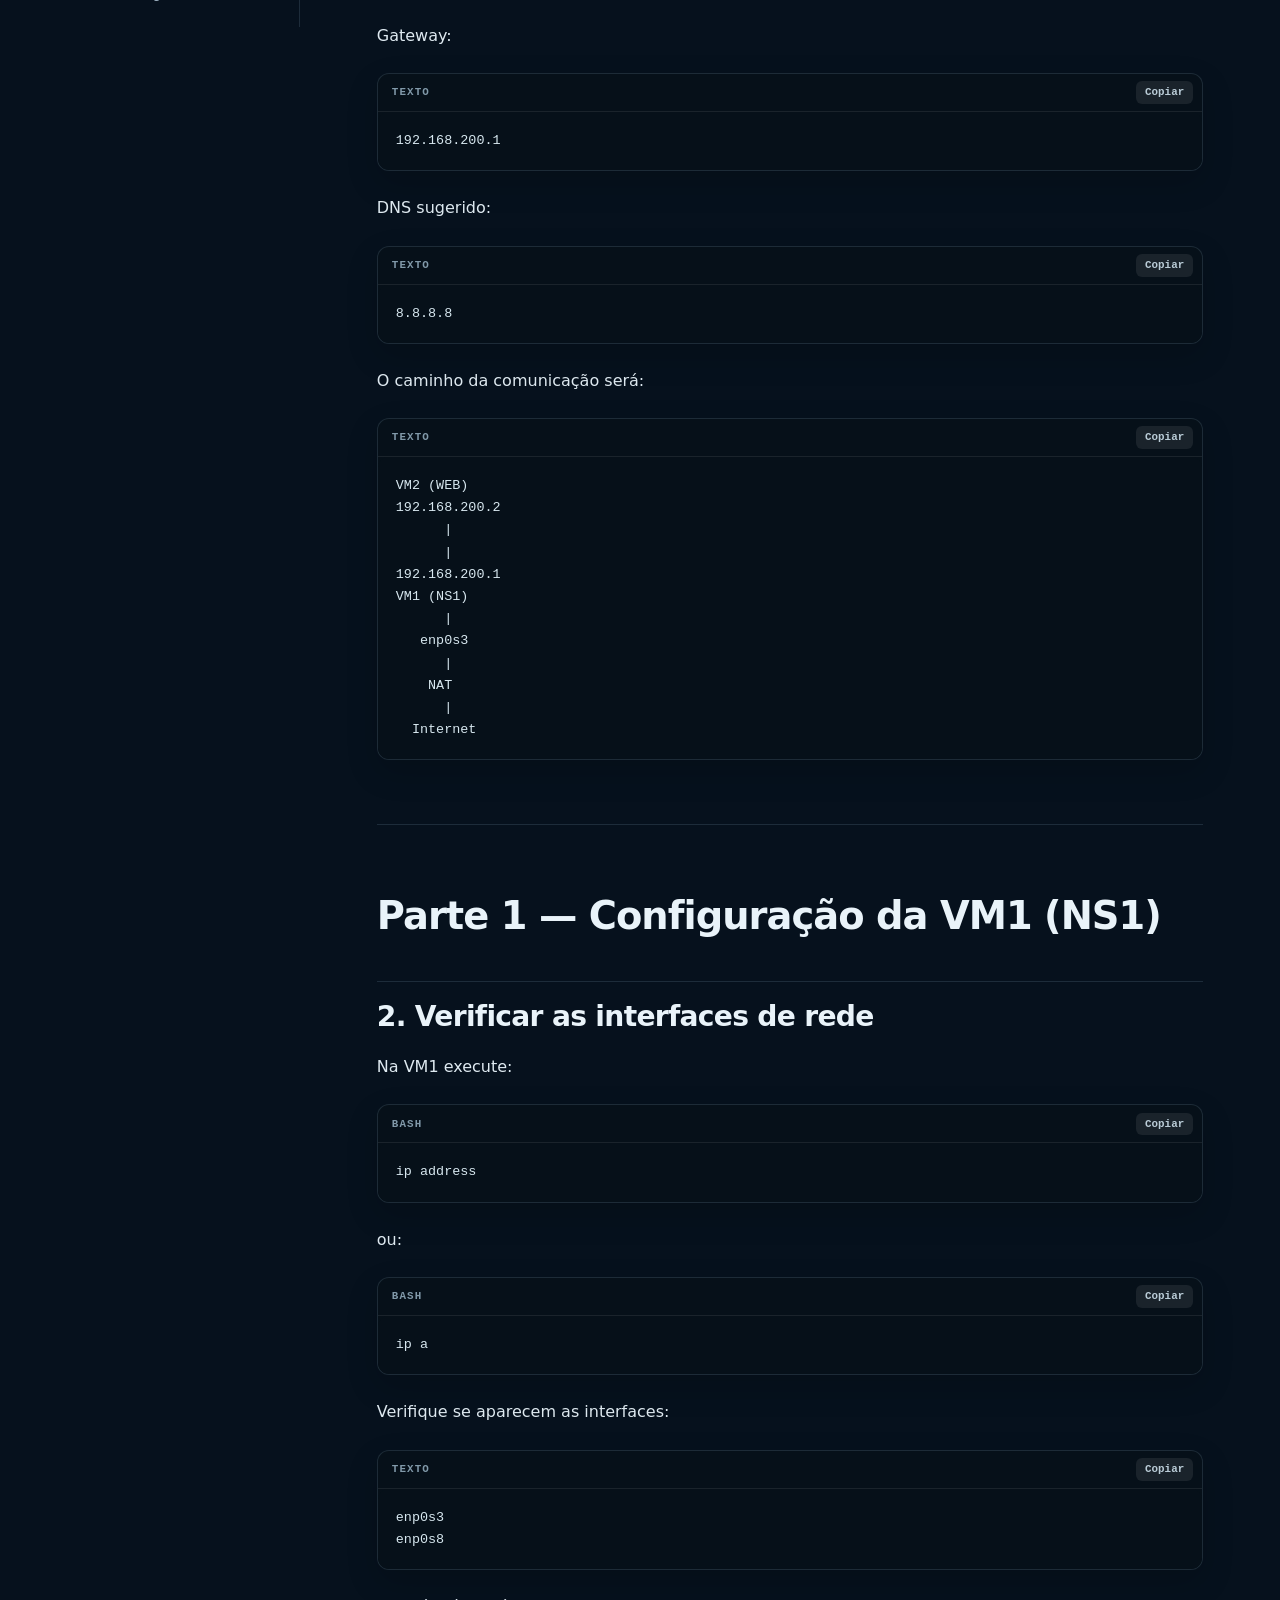
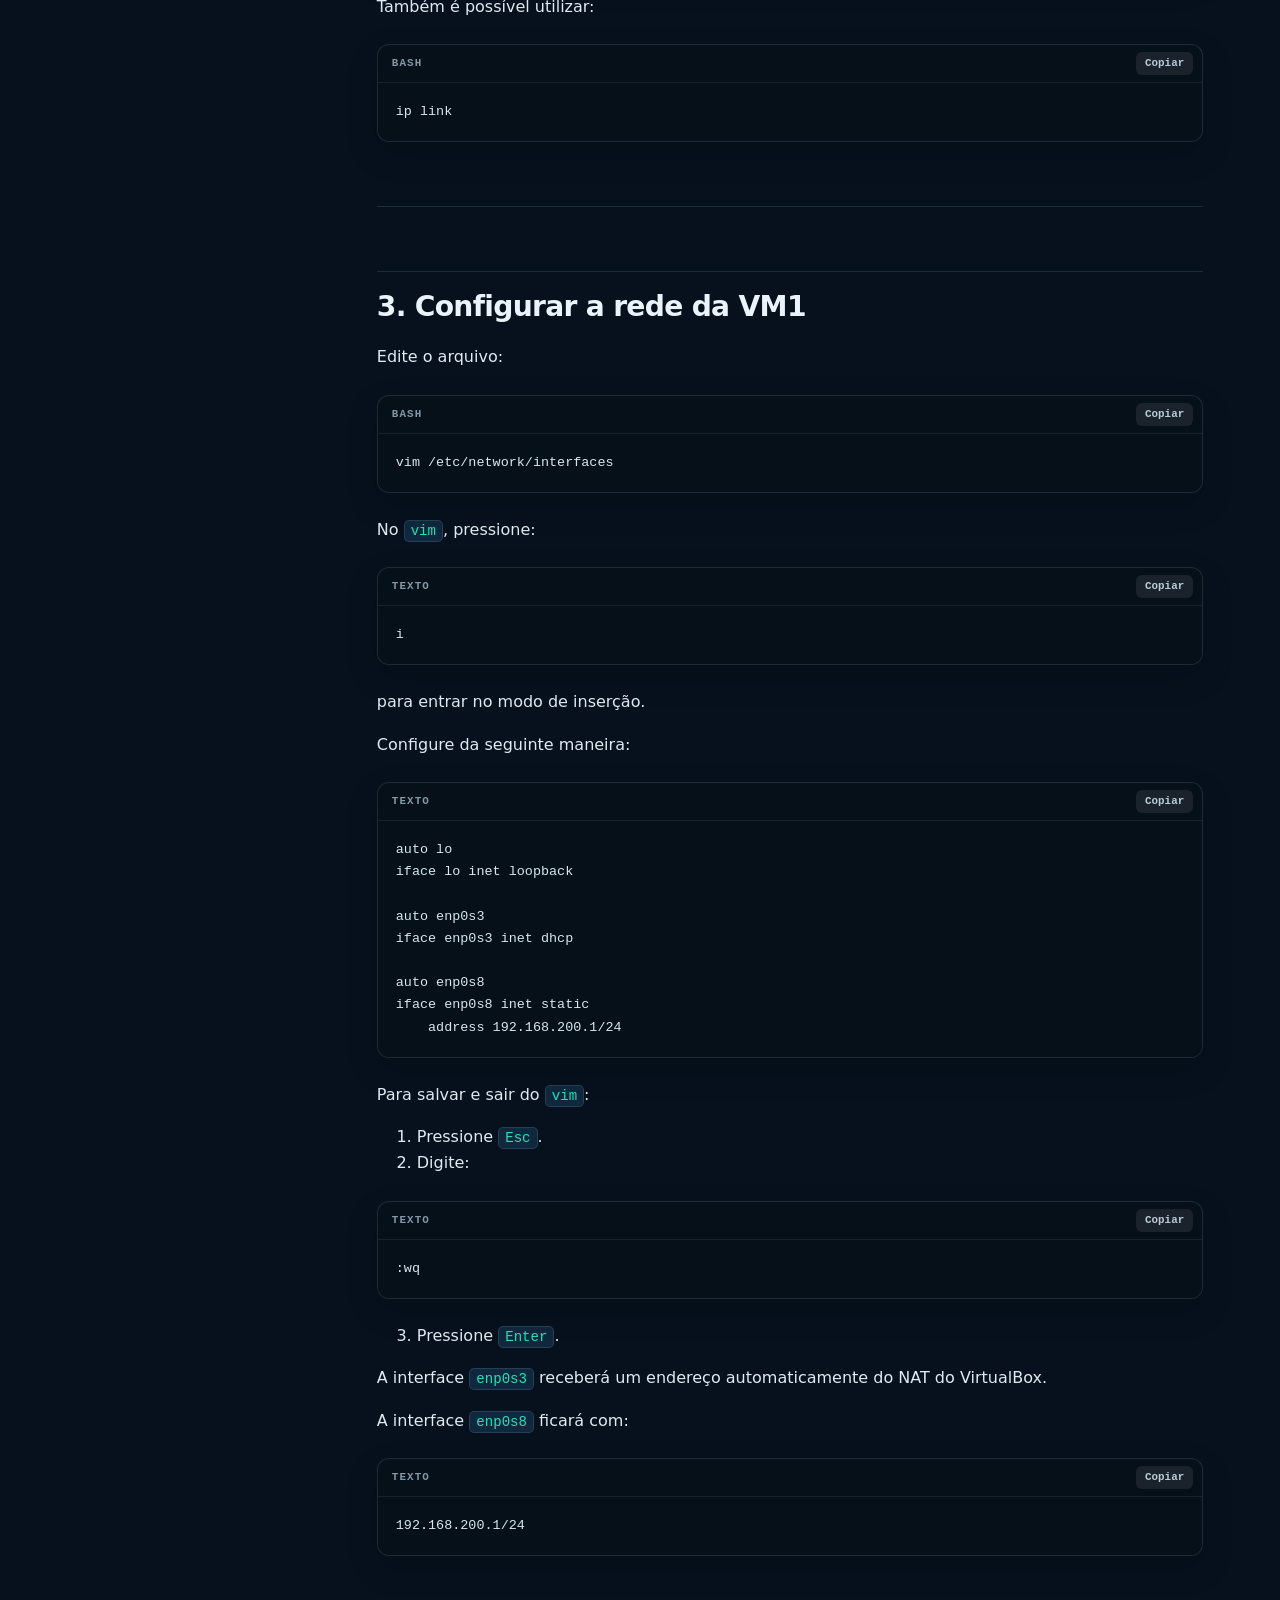
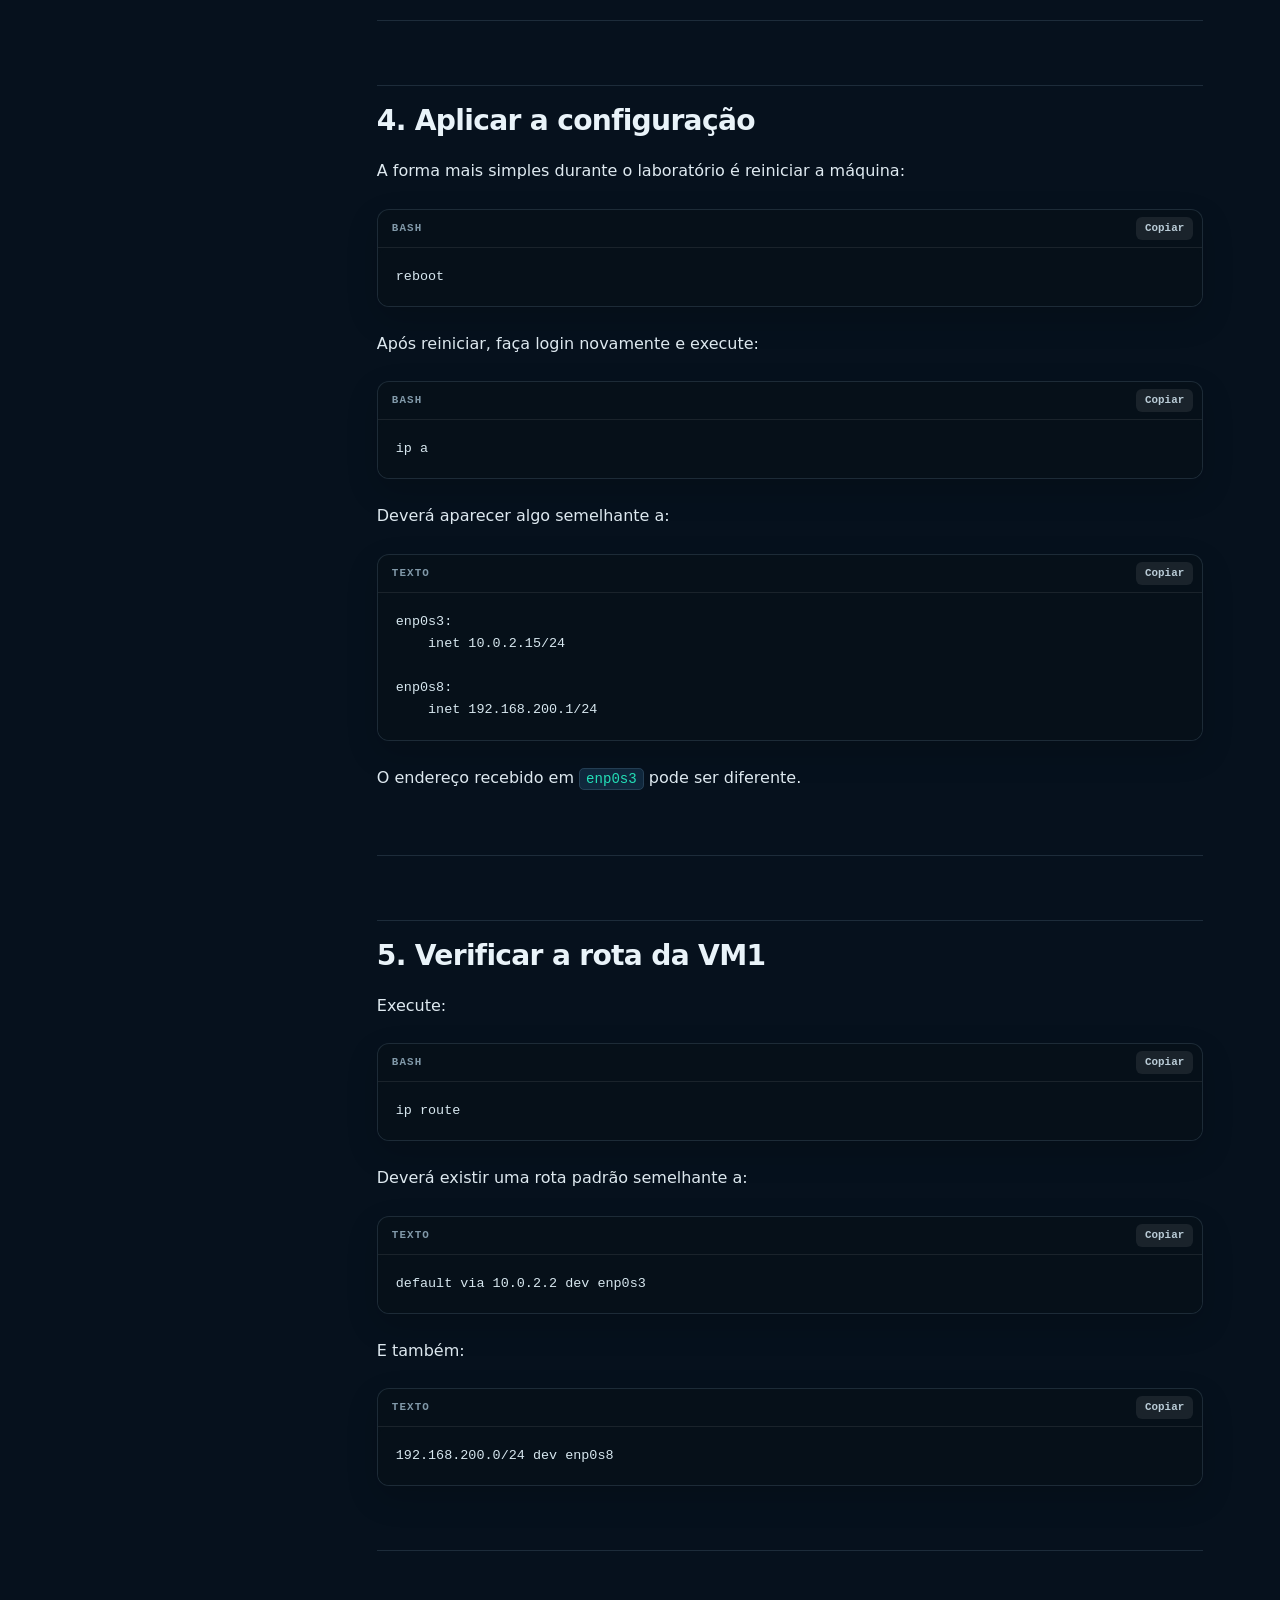
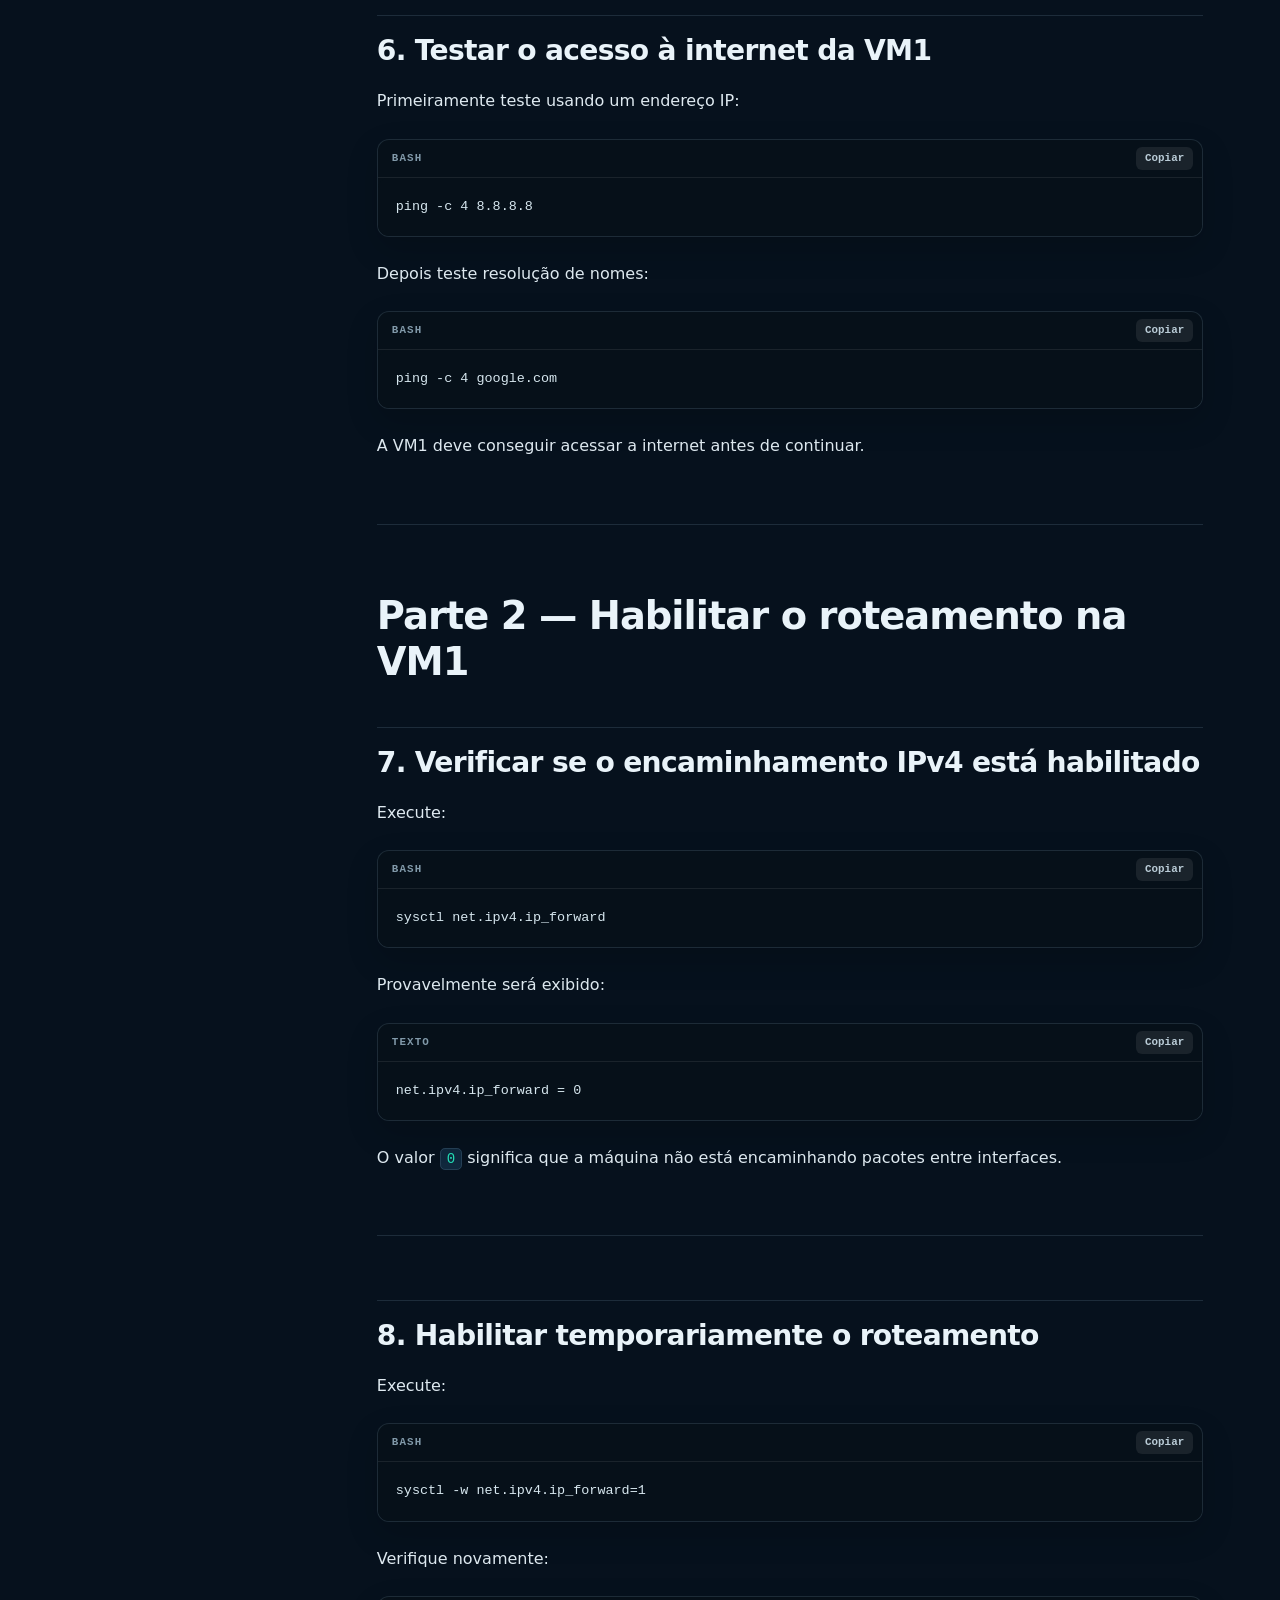
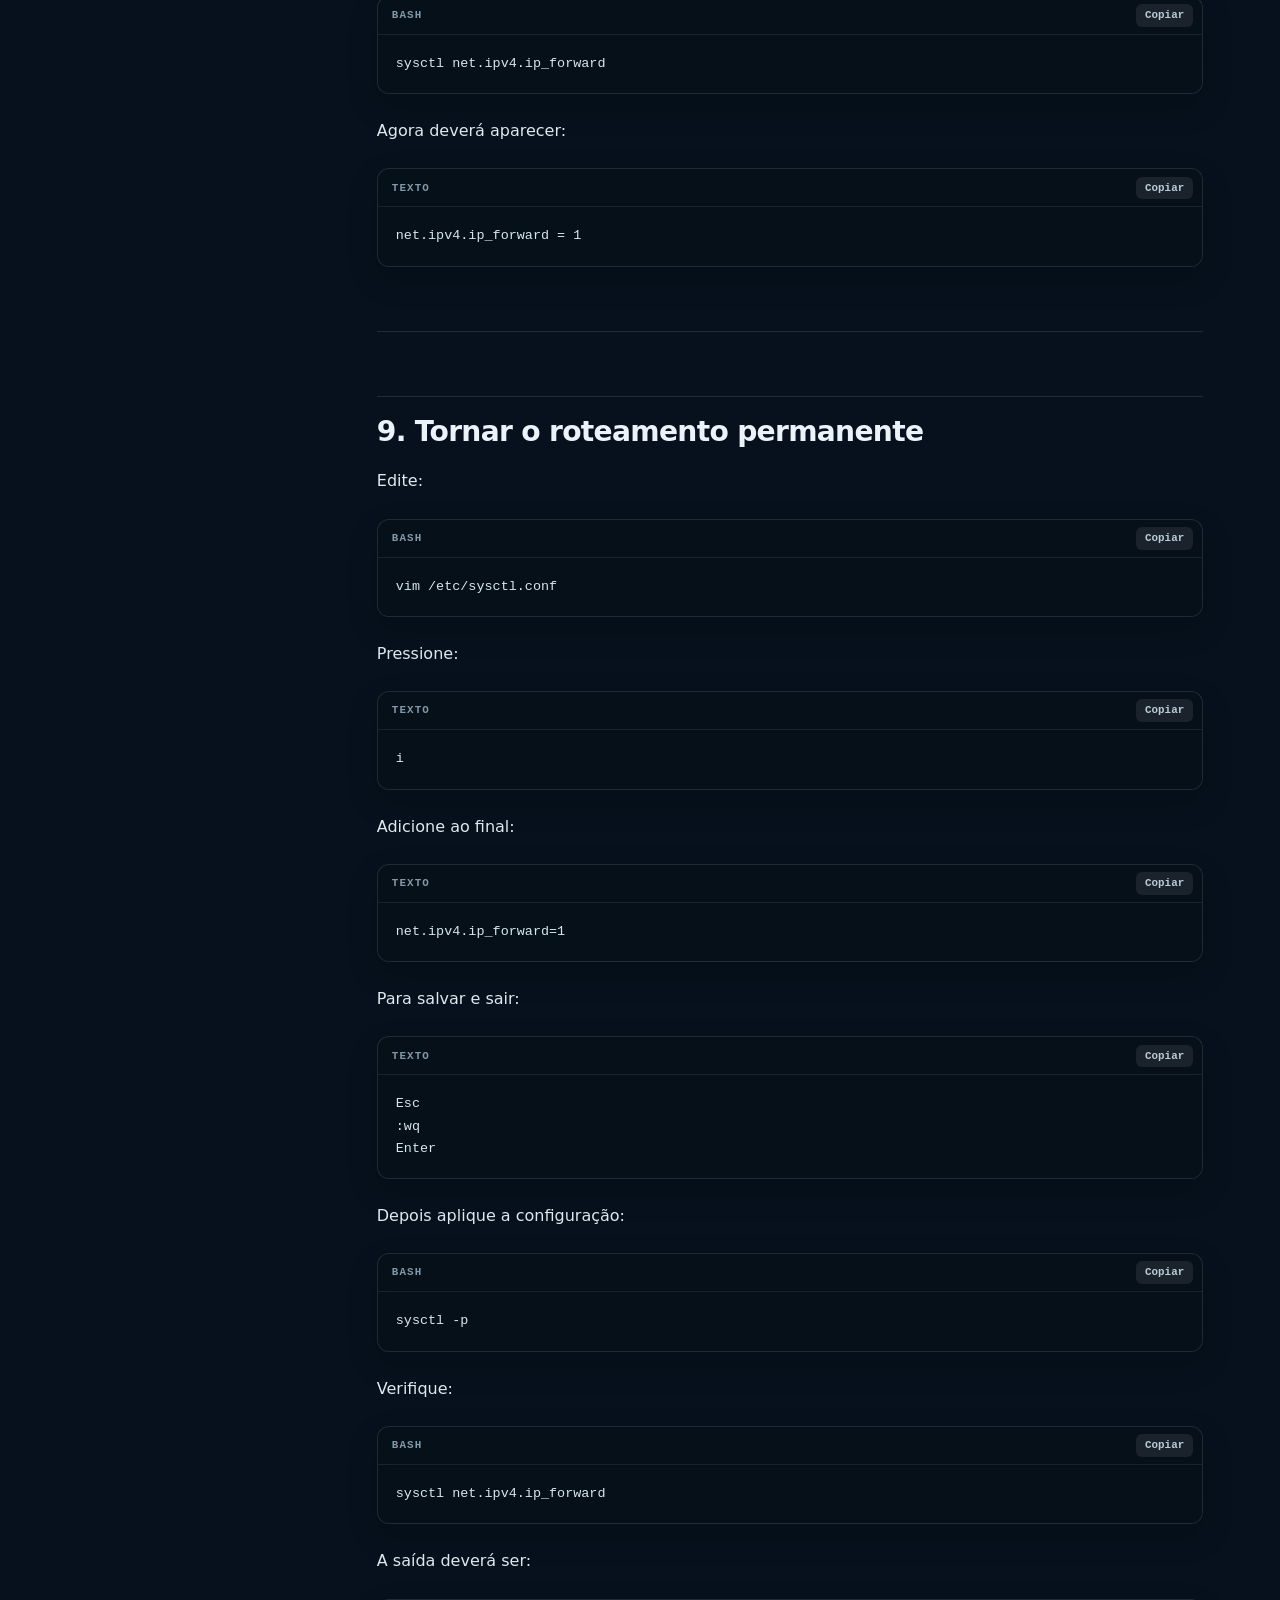
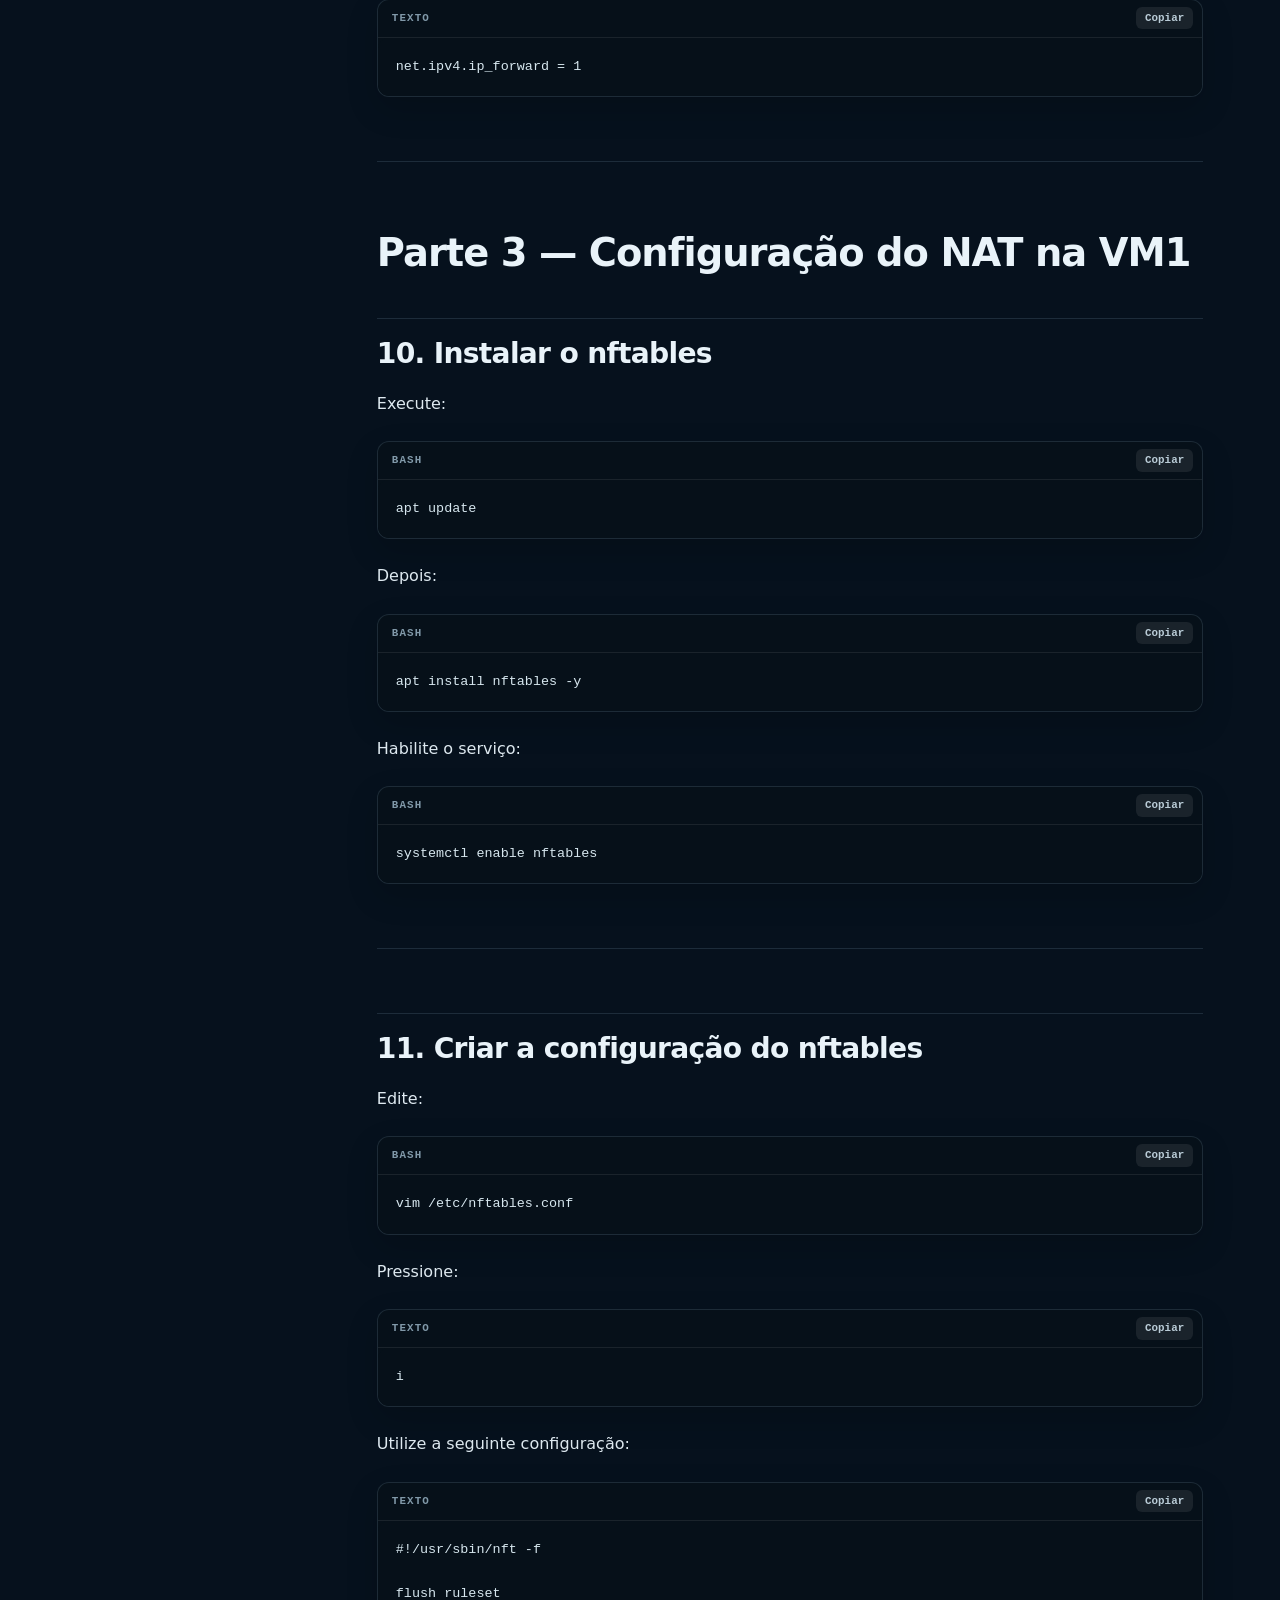
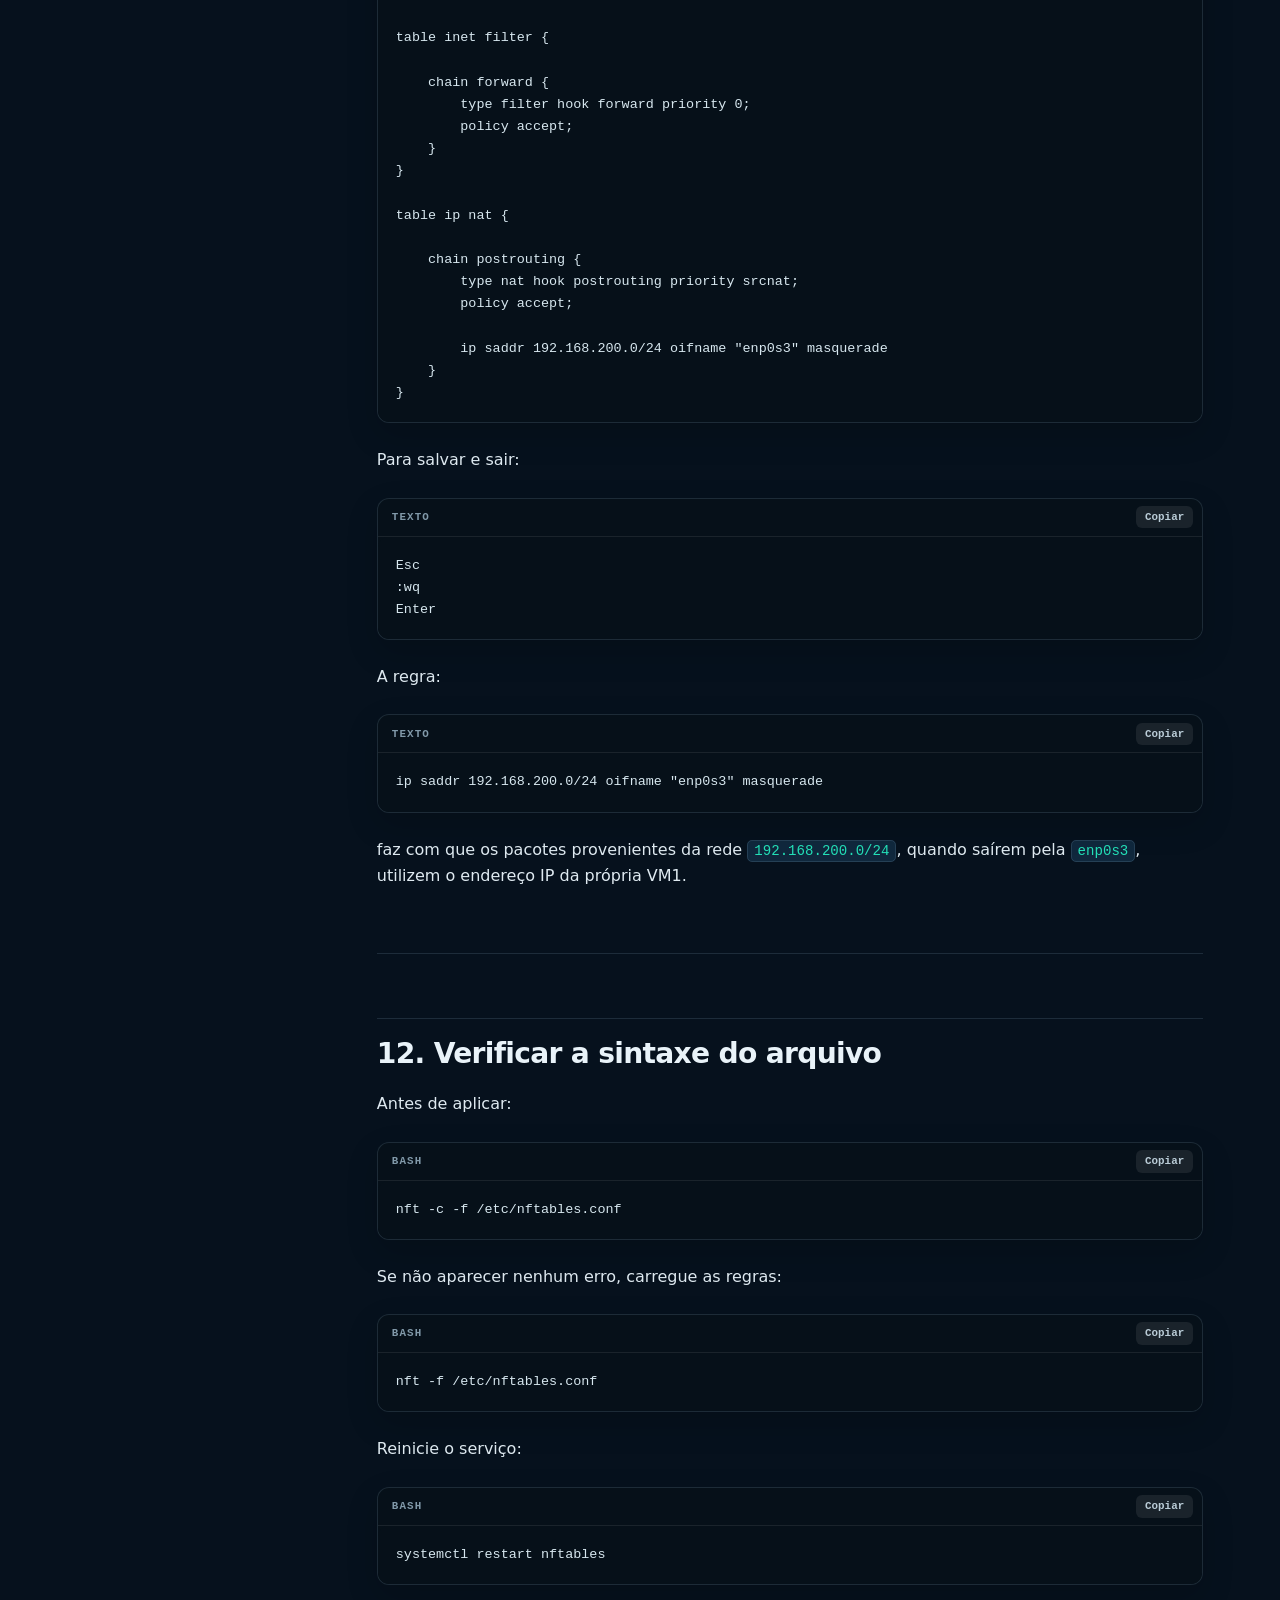
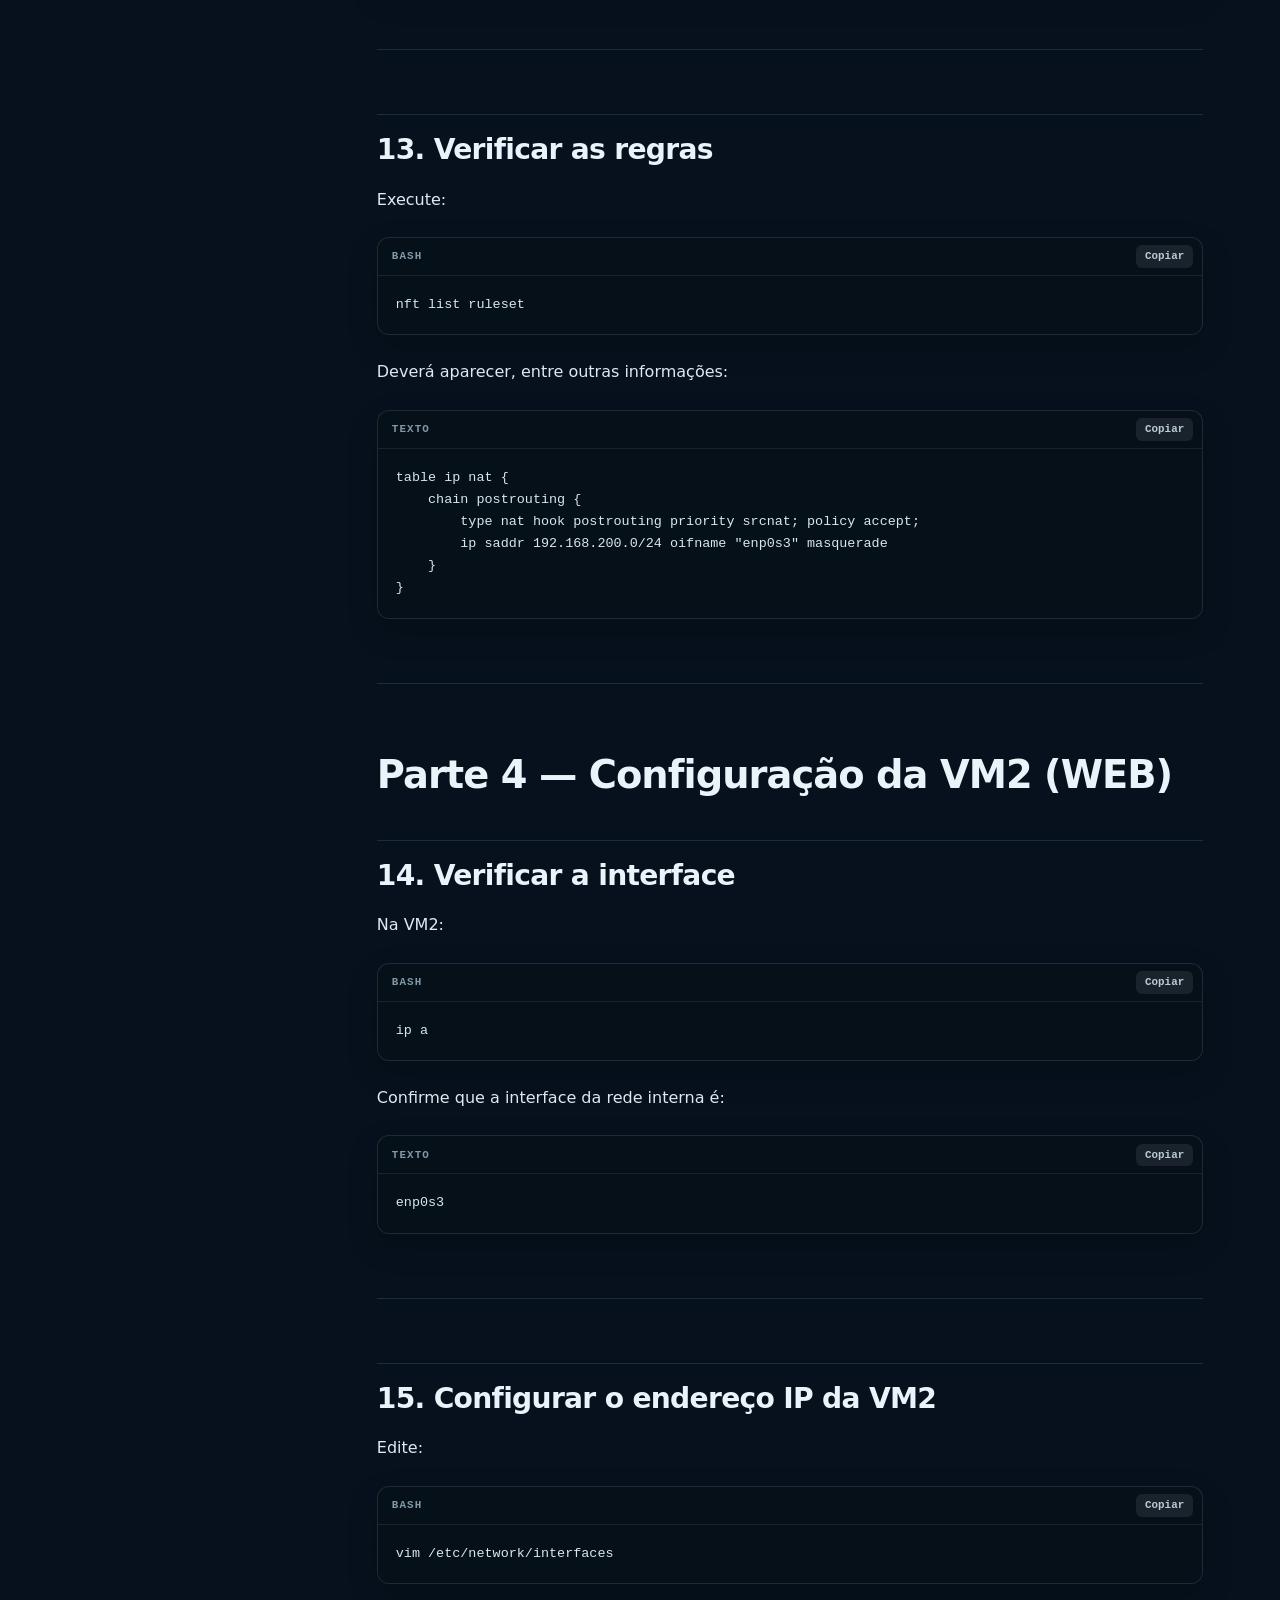
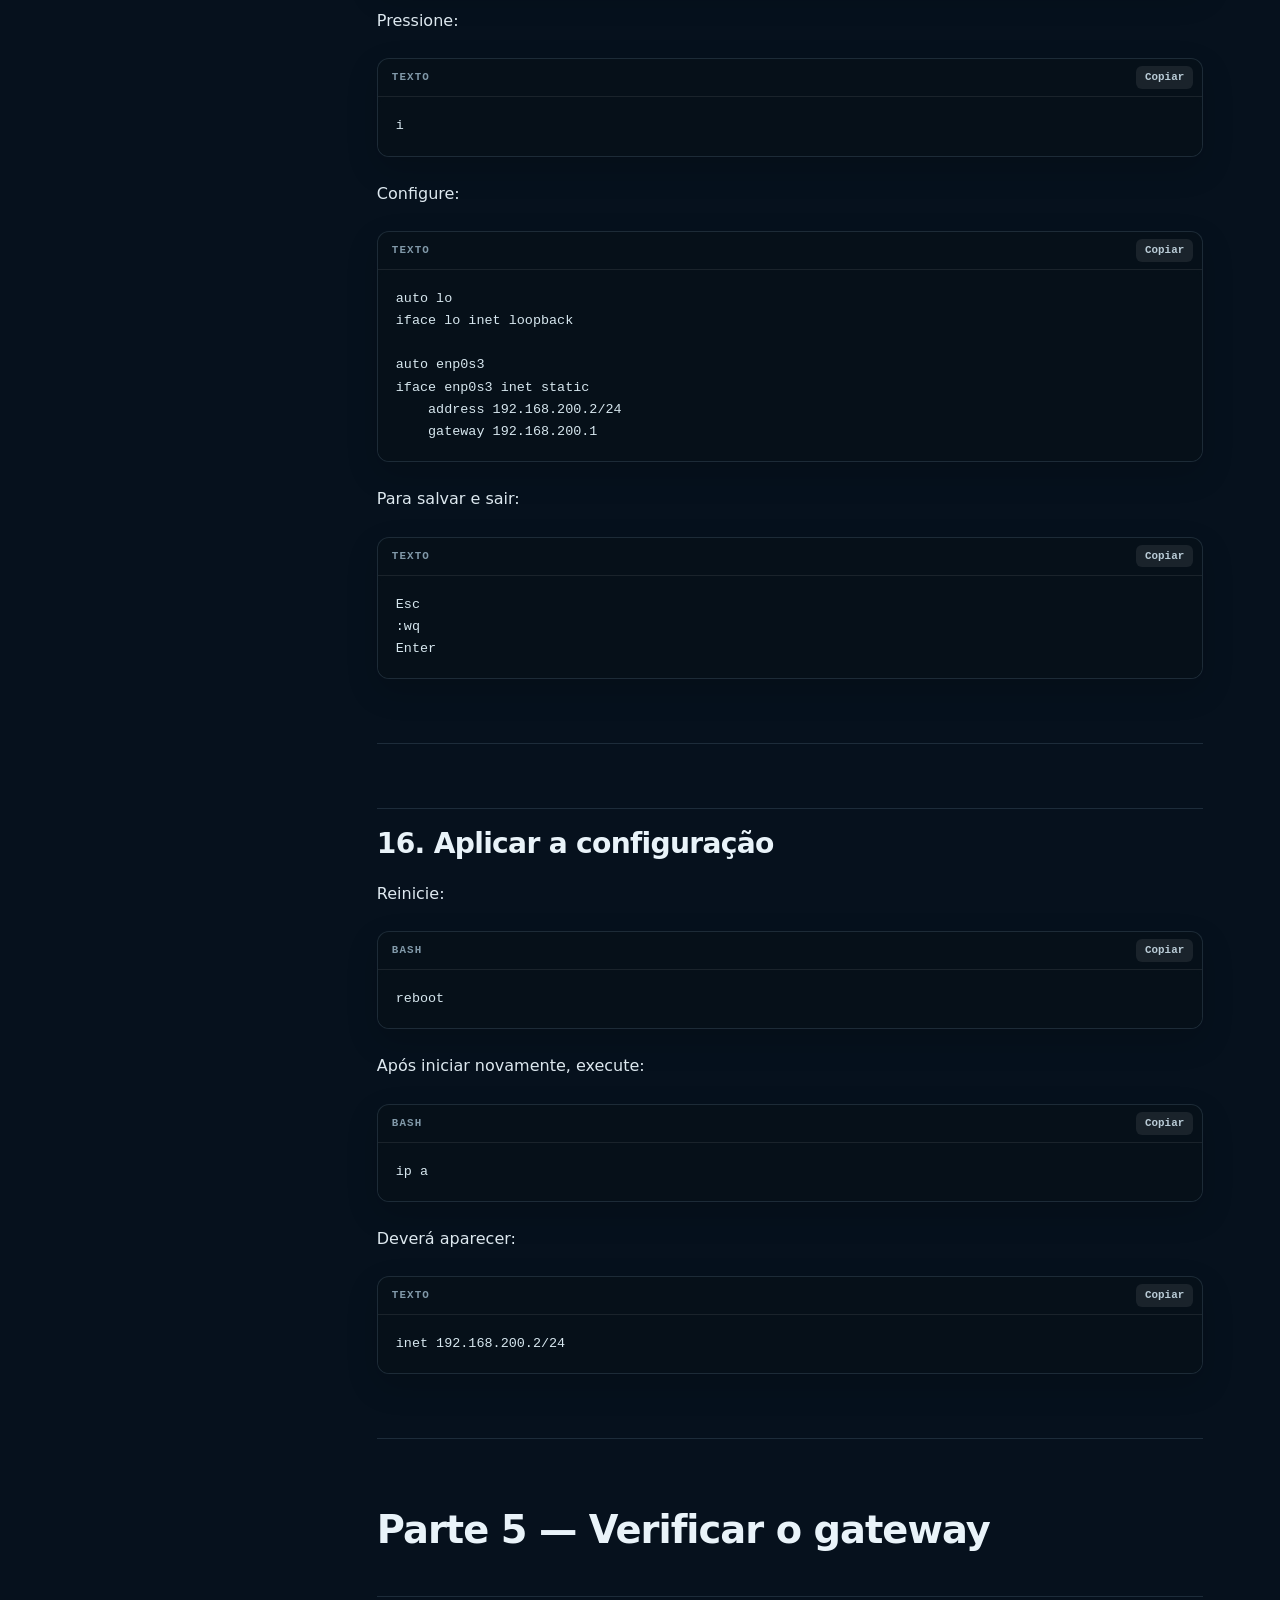
==== commit ef99bd2a: "Restyle ASOR guide with dark theme and interactive navigation" ====
--- a/docs/index.html
+++ b/docs/index.html
@@ -3,12 +3,26 @@
 <head>
 <meta charset="utf-8">
 <meta name="viewport" content="width=device-width, initial-scale=1">
-<title>HOWTO – Configuração de IP e Roteamento no Debian 13</title>
+<meta name="theme-color" content="#06111d">
+<meta name="description" content="Guia prático de configuração de IP, roteamento e NAT no Debian 13, com VirtualBox e nftables.">
+<title>IP e Roteamento no Debian 13 | ASOR</title>
 <link rel="canonical" href="https://asor-network.tmferreira.tec.br/">
 <link rel="stylesheet" href="style.css">
+<script src="app.js" defer></script>
 </head>
 <body>
-<main>
+<a class="skip-link" href="#guide">Pular para o conteúdo</a>
+<div class="reading-progress" aria-hidden="true"><span id="reading-progress"></span></div>
+<header class="site-header">
+<a class="brand" href="#inicio"><span class="brand-mark" aria-hidden="true"><svg viewBox="0 0 48 48"><rect x="4" y="5" width="15" height="12" rx="3"/><rect x="29" y="5" width="15" height="12" rx="3"/><rect x="17" y="31" width="15" height="12" rx="3"/><path d="M11 17v7h26v-7M24 24v7"/></svg></span><span><strong>ASOR</strong><small>Administração de Sistemas Operacionais de Redes</small></span></a>
+<div class="header-actions"><button class="icon-button" id="search-button" type="button" aria-label="Pesquisar no guia" title="Pesquisar (Ctrl+K)"><svg viewBox="0 0 24 24" aria-hidden="true"><circle cx="10" cy="10" r="7"/><path d="m15 15 6 6"/></svg></button><button class="icon-button" id="theme-button" type="button" aria-label="Ativar tema claro" title="Alternar tema"><svg viewBox="0 0 24 24" aria-hidden="true"><circle cx="12" cy="12" r="4"/><path d="M12 2v2m0 16v2M2 12h2m16 0h2M5 5l2 2m10 10 2 2M5 19l2-2M17 7l2-2"/></svg></button></div>
+</header>
+<section class="hero" id="inicio" aria-labelledby="hero-title">
+<div class="hero-grid" aria-hidden="true"></div>
+<div class="hero-content"><span class="eyebrow">GUIA PRÁTICO · VIRTUALBOX</span><h1 id="hero-title">IP e roteamento<br><span>no Debian 13</span></h1><p>Configure a rede interna e utilize a VM1 como gateway para conectar a VM2 à internet.</p><div class="hero-actions"><a class="primary-button" href="#cenario-da-atividade">Começar laboratório <span aria-hidden="true">&nbsp;→</span></a></div><dl class="hero-stats"><div><dt>Rede interna</dt><dd>192.168.200.0/24</dd></div><div><dt>Gateway</dt><dd>192.168.200.1</dd></div><div><dt>NAT</dt><dd>nftables</dd></div></dl></div>
+<figure class="network-card topology" aria-label="Topologia: Internet conectada ao NAT VirtualBox, à VM1 e à rede interna com VM2. Cliente previsto para etapa futura."><figcaption><span class="zone-label">TOPOLOGIA DO LABORATÓRIO</span><span class="topology-badge">VIRTUALBOX</span></figcaption><div class="internet-node">◎ &nbsp; Internet</div><div class="network-connector" aria-hidden="true">│</div><div class="nat-node">NAT VirtualBox <small>enp0s3 · DHCP</small></div><div class="network-connector" aria-hidden="true">│</div><div class="network-zone gateway"><span class="zone-label">GATEWAY · DEBIAN 13</span><strong>VM1 — NS1</strong><span>enp0s8 · 192.168.200.1/24</span></div><div class="network-connector" aria-hidden="true">│</div><div class="network-bus">REDE INTERNA <b>192.168.200.0/24</b></div><div class="network-peers"><div class="network-zone"><span class="zone-label">DEBIAN 13</span><strong>VM2 — WEB</strong><span>enp0s3<br>192.168.200.2/24</span></div><div class="network-zone future"><span class="zone-label">ETAPA FUTURA</span><strong>VM3 — CLIENTE</strong><span>enp0s3<br>A configurar</span></div></div></figure>
+</section>
+<div class="page-shell"><aside class="sidebar" id="sidebar" aria-label="Navegação do guia"><div class="sidebar-heading"><span>CONTEÚDO</span><button class="close-sidebar" id="close-sidebar" type="button" aria-label="Fechar sumário">×</button></div><nav id="table-of-contents"></nav></aside><main class="content-column"><button class="mobile-menu" id="mobile-menu" type="button" aria-controls="sidebar" aria-expanded="false">☰ &nbsp; Sumário</button><article class="markdown-body" id="guide">
 <h1 id="howto-configuracao-de-ip-e-roteamento-no-debian-13">HOWTO – Configuração de IP e Roteamento no Debian 13</h1>
 <h2 id="cenario-da-atividade">1. Cenário da atividade</h2>
 <p>Serão utilizadas duas máquinas virtuais:</p>
@@ -532,8 +546,7 @@
 <pre><code class="language-bash">ping -c 4 google.com
 </code></pre>
 <p>Com esses testes é possível comprovar a configuração completa da atividade.</p>
-
-</main>
-</body>
-</html>
-
+</article><footer class="content-footer"><p>ASOR · IP e roteamento no Debian 13</p><a href="#inicio">Voltar ao início ↑</a></footer></main></div>
+<dialog id="search-dialog" aria-labelledby="search-title"><div class="search-input-row"><label id="search-title" class="sr-only" for="search-input">Pesquisar no guia</label><input id="search-input" type="search" placeholder="Pesquisar comandos, interfaces ou endereços…" autocomplete="off"><button id="close-search" type="button" aria-label="Fechar pesquisa">Esc</button></div><div class="search-results" id="search-results"></div></dialog>
+<div class="toast" id="toast" role="status" aria-live="polite"></div>
+</body></html>
--- a/docs/style.css
+++ b/docs/style.css
@@ -1,19 +1,265 @@
-:root { color-scheme: light; font-family: system-ui, -apple-system, "Segoe UI", sans-serif; color: #203047; background: #f2f5f9; line-height: 1.7; }
+:root {
+  color-scheme: dark;
+  --bg: #06111d;
+  --bg-soft: #0a1928;
+  --surface: #0d2032;
+  --surface-2: #10283d;
+  --line: rgba(148, 184, 212, 0.16);
+  --line-strong: rgba(88, 205, 255, 0.3);
+  --text: #e9f3f9;
+  --muted: #9eb2c2;
+  --accent: #4fd1ff;
+  --accent-2: #24e0b8;
+  --accent-dark: #061923;
+  --warning: #ffbf69;
+  --code: #061019;
+  --shadow: 0 24px 70px rgba(0, 0, 0, 0.35);
+  --header-h: 72px;
+  --content-w: 860px;
+}
+
+[data-theme="light"] {
+  color-scheme: light;
+  --bg: #f4f8fb;
+  --bg-soft: #eaf2f7;
+  --surface: #ffffff;
+  --surface-2: #edf6fb;
+  --line: rgba(20, 61, 87, 0.14);
+  --line-strong: rgba(0, 135, 190, 0.28);
+  --text: #102a3b;
+  --muted: #567083;
+  --accent: #007dab;
+  --accent-2: #008b70;
+  --accent-dark: #eefbff;
+  --warning: #9b5b00;
+  --code: #0c1c27;
+  --shadow: 0 22px 60px rgba(28, 65, 88, 0.14);
+}
+
 * { box-sizing: border-box; }
-body { margin: 0; border-top: 6px solid #187c87; }
-main { max-width: 960px; margin: 48px auto; padding: 48px 64px; background: #fff; border: 1px solid #dfe6ee; border-radius: 12px; }
-h1, h2, h3 { line-height: 1.3; color: #132b45; scroll-margin-top: 24px; }
-h1 { font-size: 1.9rem; margin-top: 2.4em; }
-h1:first-child { font-size: clamp(2rem, 5vw, 2.8rem); margin-top: 0; padding-bottom: 24px; border-bottom: 3px solid #187c87; }
-h2 { font-size: 1.45rem; margin-top: 2em; }
-h3 { font-size: 1.15rem; margin-top: 1.8em; }
-p, li { overflow-wrap: anywhere; }
-code { font-family: ui-monospace, Consolas, monospace; font-size: .91em; background: #edf2f7; padding: .15em .35em; border-radius: 4px; }
-pre { overflow-x: auto; background: #15283c; color: #e9f3ff; padding: 20px 24px; border-radius: 8px; line-height: 1.55; tab-size: 4; }
-pre code { padding: 0; background: transparent; color: inherit; }
-table { width: 100%; border-collapse: collapse; margin: 24px 0; font-size: .95rem; }
-th, td { border: 1px solid #dbe3ec; text-align: left; padding: 12px; }
-th { background: #eaf3f5; color: #134c55; }
-hr { border: 0; border-top: 1px solid #dfe6ee; margin: 40px 0; }
-@media (max-width: 640px) { main { margin: 0; padding: 28px 18px; border: 0; border-radius: 0; } pre { padding: 16px; } th, td { padding: 8px; } table { font-size: .8rem; } }
-@media print { body { border: 0; } main { max-width: none; margin: 0; padding: 0; border: 0; } :root { background: white; color: black; font-size: 10pt; } pre { white-space: pre-wrap; overflow-wrap: anywhere; background: #f3f3f3; color: black; border: 1px solid #ccc; } h1, h2, h3 { break-after: avoid; } pre, tr { break-inside: avoid; } }
+html { scroll-behavior: smooth; scroll-padding-top: calc(var(--header-h) + 24px); }
+body {
+  margin: 0;
+  background: var(--bg);
+  color: var(--text);
+  font-family: Inter, ui-sans-serif, system-ui, -apple-system, BlinkMacSystemFont, "Segoe UI", sans-serif;
+  line-height: 1.65;
+  -webkit-font-smoothing: antialiased;
+}
+
+a { color: var(--accent); }
+button, input { font: inherit; }
+.sr-only { position: absolute; width: 1px; height: 1px; padding: 0; margin: -1px; overflow: hidden; clip: rect(0,0,0,0); white-space: nowrap; border: 0; }
+
+.reading-progress { position: fixed; z-index: 100; inset: 0 0 auto; height: 3px; background: transparent; }
+.reading-progress span { display: block; width: 0; height: 100%; background: linear-gradient(90deg, var(--accent), var(--accent-2)); }
+
+.site-header {
+  position: sticky;
+  z-index: 50;
+  top: 0;
+  height: var(--header-h);
+  display: flex;
+  align-items: center;
+  justify-content: space-between;
+  padding: 0 clamp(20px, 4vw, 64px);
+  border-bottom: 1px solid var(--line);
+  background: color-mix(in srgb, var(--bg) 86%, transparent);
+  backdrop-filter: blur(18px);
+}
+
+.brand { display: flex; align-items: center; gap: 12px; color: var(--text); text-decoration: none; }
+.brand-mark { display: grid; width: 38px; height: 38px; place-items: center; color: var(--accent); }
+.brand-mark svg { width: 100%; fill: none; stroke: currentColor; stroke-width: 2; }
+.brand strong, .brand small { display: block; line-height: 1.25; }
+.brand strong { letter-spacing: .08em; }
+.brand small { color: var(--muted); font-size: .72rem; }
+.header-actions { display: flex; gap: 8px; }
+.icon-button { width: 42px; height: 42px; display: grid; place-items: center; border: 1px solid var(--line); border-radius: 50%; color: var(--text); background: var(--surface); cursor: pointer; }
+.icon-button:hover { border-color: var(--line-strong); color: var(--accent); transform: translateY(-1px); }
+.icon-button svg { width: 19px; fill: none; stroke: currentColor; stroke-width: 1.8; stroke-linecap: round; }
+.moon-icon { display: none; }
+[data-theme="light"] .sun-icon { display: none; }
+[data-theme="light"] .moon-icon { display: block; }
+
+.hero {
+  position: relative;
+  min-height: 560px;
+  display: grid;
+  grid-template-columns: minmax(0, 1fr) minmax(400px, .9fr);
+  align-items: center;
+  gap: clamp(40px, 7vw, 100px);
+  padding: 80px clamp(24px, 6vw, 96px);
+  overflow: hidden;
+  border-bottom: 1px solid var(--line);
+  background: radial-gradient(circle at 72% 25%, rgba(31, 177, 224, .15), transparent 30%), linear-gradient(135deg, var(--bg), var(--bg-soft));
+}
+.hero-grid { position: absolute; inset: 0; opacity: .18; background-image: linear-gradient(var(--line) 1px, transparent 1px), linear-gradient(90deg, var(--line) 1px, transparent 1px); background-size: 48px 48px; mask-image: linear-gradient(to bottom, black, transparent 85%); }
+.hero-content, .network-card { position: relative; z-index: 1; }
+.eyebrow { color: var(--accent-2); font-size: .78rem; font-weight: 800; letter-spacing: .16em; }
+.hero h1 { margin: 18px 0; font-size: clamp(3rem, 6vw, 5.8rem); line-height: .95; letter-spacing: -.055em; }
+.hero h1 span { color: transparent; -webkit-text-stroke: 1px var(--accent); }
+.hero p { max-width: 620px; color: var(--muted); font-size: clamp(1rem, 1.6vw, 1.2rem); }
+.hero-actions { display: flex; flex-wrap: wrap; gap: 12px; margin-top: 30px; }
+.primary-button, .secondary-button { display: inline-flex; align-items: center; justify-content: center; min-height: 48px; padding: 0 20px; border-radius: 10px; font-weight: 750; text-decoration: none; }
+.primary-button { color: #03202c; background: linear-gradient(135deg, var(--accent), var(--accent-2)); }
+.secondary-button { color: var(--text); border: 1px solid var(--line-strong); background: var(--surface); }
+.hero-stats { display: flex; flex-wrap: wrap; gap: 28px; margin: 36px 0 0; }
+.hero-stats div { padding-left: 13px; border-left: 2px solid var(--accent); }
+.hero-stats dt { color: var(--muted); font-size: .7rem; text-transform: uppercase; letter-spacing: .12em; }
+.hero-stats dd { margin: 2px 0 0; font-family: ui-monospace, SFMono-Regular, Consolas, monospace; font-weight: 700; }
+
+.network-card { width: min(100%, 520px); margin: 0; justify-self: center; overflow: hidden; border: 1px solid var(--line-strong); border-radius: 24px; background: rgba(9, 27, 42, .72); box-shadow: var(--shadow); backdrop-filter: blur(12px); }
+.network-card img { display: block; width: 100%; height: auto; aspect-ratio: 16 / 9; object-fit: cover; }
+[data-theme="light"] .network-card { background: rgba(255,255,255,.8); }
+.network-zone { padding: 18px 20px; border: 1px solid var(--line); border-radius: 14px; background: color-mix(in srgb, var(--surface) 88%, transparent); }
+.network-zone > strong { display: block; margin: 5px 0 14px; font-family: ui-monospace, SFMono-Regular, Consolas, monospace; color: var(--accent); }
+.zone-label { font-size: .69rem; font-weight: 850; letter-spacing: .15em; color: var(--muted); }
+.node { display: inline-flex; align-items: center; gap: 9px; margin-right: 20px; font-size: .78rem; line-height: 1.3; color: var(--muted); }
+.node b { color: var(--text); font-family: ui-monospace, SFMono-Regular, Consolas, monospace; }
+.node-dot { width: 11px; height: 11px; border: 2px solid var(--accent-2); border-radius: 50%; box-shadow: 0 0 12px var(--accent-2); }
+.tunnel { text-align: center; color: var(--accent-2); font-family: ui-monospace, SFMono-Regular, Consolas, monospace; font-size: .75rem; letter-spacing: .12em; }
+.tunnel small { color: var(--muted); letter-spacing: 0; }
+.tunnel-line { display: flex; align-items: center; justify-content: center; gap: 18px; height: 20px; margin: 2px 0; border-top: 1px dashed var(--accent-2); transform: translateY(10px); }
+.tunnel-line i { width: 6px; height: 6px; border-radius: 50%; background: var(--accent-2); box-shadow: 0 0 10px var(--accent-2); animation: pulse 1.8s infinite; }
+.tunnel-line i:nth-child(2) { animation-delay: .4s; }.tunnel-line i:nth-child(3) { animation-delay: .8s; }
+@keyframes pulse { 0%,100% { opacity: .25; transform: scale(.8); } 50% { opacity: 1; transform: scale(1.25); } }
+
+.page-shell { display: grid; grid-template-columns: 300px minmax(0, 1fr); max-width: 1440px; margin: 0 auto; }
+.sidebar { position: sticky; top: var(--header-h); height: calc(100vh - var(--header-h)); padding: 32px 24px; overflow: auto; border-right: 1px solid var(--line); }
+.sidebar-heading { display: flex; align-items: center; justify-content: space-between; margin-bottom: 15px; color: var(--muted); font-size: .68rem; font-weight: 850; letter-spacing: .16em; }
+.close-sidebar { display: none; color: var(--text); background: none; border: 0; font-size: 1.8rem; cursor: pointer; }
+#table-of-contents a { display: block; padding: 7px 10px; border-left: 2px solid transparent; color: var(--muted); text-decoration: none; font-size: .83rem; line-height: 1.35; }
+#table-of-contents a:hover, #table-of-contents a.active { color: var(--accent); border-left-color: var(--accent); background: linear-gradient(90deg, color-mix(in srgb, var(--accent) 10%, transparent), transparent); }
+#table-of-contents a.toc-major { margin-top: 14px; color: var(--text); font-weight: 750; }
+
+.content-column { min-width: 0; padding: 58px clamp(24px, 6vw, 84px) 80px; }
+.markdown-body { width: min(100%, var(--content-w)); margin: 0 auto; }
+.markdown-body h1, .markdown-body h2, .markdown-body h3 { scroll-margin-top: calc(var(--header-h) + 24px); line-height: 1.2; letter-spacing: -.025em; }
+.markdown-body h1 { margin: 0 0 32px; font-size: clamp(2.2rem, 4vw, 3.6rem); }
+.markdown-body h2 { margin: 72px 0 20px; padding-top: 8px; font-size: clamp(1.55rem, 2.5vw, 2.15rem); border-top: 1px solid var(--line); }
+.markdown-body h3 { margin-top: 36px; font-size: 1.25rem; }
+.markdown-body p, .markdown-body li { color: color-mix(in srgb, var(--text) 86%, var(--muted)); }
+.markdown-body p:has(> img) { text-align: center; }
+.markdown-body p > img { display: inline-block; width: min(100%, 560px); height: auto; border: 1px solid var(--line); border-radius: 14px; box-shadow: 0 12px 32px rgba(0,0,0,.14); }
+.markdown-body strong { color: var(--text); }
+.markdown-body hr { height: 1px; margin: 64px 0; border: 0; background: var(--line); }
+.markdown-body blockquote { margin: 24px 0; padding: 14px 18px; border-left: 3px solid var(--warning); border-radius: 0 8px 8px 0; background: color-mix(in srgb, var(--warning) 8%, var(--surface)); }
+.markdown-body blockquote p { margin: 0; }
+.markdown-body :not(pre) > code { padding: 2px 6px; border: 1px solid var(--line); border-radius: 5px; color: var(--accent-2); background: var(--surface-2); font-family: ui-monospace, SFMono-Regular, Consolas, monospace; font-size: .88em; }
+.markdown-body table { display: block; width: 100%; margin: 24px 0; overflow-x: auto; border-collapse: collapse; }
+.markdown-body th, .markdown-body td { padding: 12px 14px; border: 1px solid var(--line); text-align: left; vertical-align: top; }
+.markdown-body th { color: var(--accent); background: var(--surface-2); }
+.markdown-body tr:nth-child(even) { background: color-mix(in srgb, var(--surface) 55%, transparent); }
+
+.code-wrap { position: relative; margin: 24px 0; border: 1px solid var(--line); border-radius: 12px; overflow: hidden; background: var(--code); box-shadow: 0 12px 32px rgba(0,0,0,.16); }
+.code-toolbar { height: 38px; display: flex; align-items: center; justify-content: space-between; padding: 0 9px 0 14px; border-bottom: 1px solid rgba(255,255,255,.08); color: #8199a9; font: 700 .68rem/1 ui-monospace, SFMono-Regular, Consolas, monospace; text-transform: uppercase; letter-spacing: .1em; }
+.copy-button { padding: 6px 9px; border: 0; border-radius: 6px; color: #b9cbd6; background: rgba(255,255,255,.08); cursor: pointer; font-size: .68rem; }
+.copy-button:hover { color: white; background: rgba(79,209,255,.2); }
+.code-wrap pre { margin: 0; padding: 18px; overflow: auto; }
+.code-wrap code { color: #d7e7ef; font: .84rem/1.65 ui-monospace, SFMono-Regular, Consolas, monospace; white-space: pre; }
+.code-wrap .comment { color: #7092a5; }
+
+.loading-state { min-height: 320px; display: grid; place-items: center; align-content: center; color: var(--muted); }
+.loader { width: 32px; height: 32px; border: 3px solid var(--line); border-top-color: var(--accent); border-radius: 50%; animation: spin .7s linear infinite; }
+@keyframes spin { to { transform: rotate(360deg); } }
+.notice { width: min(100%, var(--content-w)); margin: 0 auto 24px; padding: 14px 18px; border: 1px solid color-mix(in srgb, var(--warning) 50%, var(--line)); border-radius: 10px; color: var(--warning); background: color-mix(in srgb, var(--warning) 8%, var(--surface)); }
+.mobile-menu { display: none; align-items: center; gap: 6px; margin-bottom: 24px; padding: 8px 12px; color: var(--text); border: 1px solid var(--line); border-radius: 8px; background: var(--surface); }
+.mobile-menu span { display: block; width: 14px; height: 1px; background: currentColor; }
+.lesson-slides { width: min(100%, var(--content-w)); margin: 88px auto 0; padding-top: 32px; border-top: 1px solid var(--line); }
+.slides-heading { display: flex; align-items: flex-end; justify-content: space-between; gap: 24px; margin-bottom: 24px; }
+.slides-heading h2 { margin: 10px 0 8px; font-size: clamp(1.7rem, 3vw, 2.35rem); letter-spacing: -.025em; }
+.slides-heading p { max-width: 680px; margin: 0; color: var(--muted); }
+.slides-count { flex: 0 0 auto; padding: 7px 10px; border: 1px solid var(--line); border-radius: 999px; color: var(--accent-2); background: var(--surface-2); font: 700 .72rem/1 ui-monospace, SFMono-Regular, Consolas, monospace; }
+.slides-preview { position: relative; display: block; overflow: hidden; width: min(100%, 900px); margin: 0 auto; border: 1px solid var(--line-strong); border-radius: 16px; background: var(--surface-2); box-shadow: var(--shadow); }
+.slides-preview img { display: block; width: 100%; height: auto; aspect-ratio: 16 / 9; object-fit: cover; transition: transform .25s ease; }
+.slides-preview span { position: absolute; right: 18px; bottom: 18px; padding: 9px 13px; border: 1px solid rgba(255,255,255,.22); border-radius: 9px; color: white; background: rgba(2, 12, 21, .82); backdrop-filter: blur(8px); font-size: .8rem; font-weight: 750; }
+.slides-preview:hover img { transform: scale(1.012); }
+.slides-actions { display: flex; flex-wrap: wrap; gap: 12px; margin-top: 20px; }
+.content-footer { width: min(100%, var(--content-w)); margin: 72px auto 0; padding-top: 24px; display: flex; justify-content: space-between; gap: 20px; border-top: 1px solid var(--line); color: var(--muted); font-size: .83rem; }
+
+.search-dialog { position: fixed; z-index: 90; inset: 0; padding: 12vh 20px; background: rgba(1, 9, 15, .74); backdrop-filter: blur(8px); }
+.search-panel { max-width: 720px; margin: 0 auto; overflow: hidden; border: 1px solid var(--line-strong); border-radius: 16px; background: var(--surface); box-shadow: var(--shadow); }
+.search-input-row { display: flex; align-items: center; gap: 12px; padding: 14px 16px; border-bottom: 1px solid var(--line); }
+.search-input-row svg { width: 21px; fill: none; stroke: var(--accent); stroke-width: 2; }
+.search-input-row input { flex: 1; min-width: 0; border: 0; outline: 0; color: var(--text); background: transparent; font-size: 1.02rem; }
+.search-input-row kbd { padding: 3px 7px; border: 1px solid var(--line); border-radius: 5px; color: var(--muted); background: var(--bg-soft); font-size: .7rem; }
+.search-results { max-height: 55vh; padding: 10px; overflow: auto; }
+.search-results > p { padding: 10px; color: var(--muted); }
+.search-result { display: block; padding: 12px 14px; border-radius: 9px; color: var(--text); text-decoration: none; }
+.search-result:hover { background: var(--surface-2); }
+.search-result strong { display: block; color: var(--accent); }
+.search-result span { display: block; margin-top: 3px; color: var(--muted); font-size: .8rem; }
+.toast { position: fixed; z-index: 110; right: 22px; bottom: 22px; padding: 10px 15px; border: 1px solid var(--line-strong); border-radius: 9px; color: var(--text); background: var(--surface); box-shadow: var(--shadow); opacity: 0; transform: translateY(12px); pointer-events: none; transition: .2s ease; }
+.toast.show { opacity: 1; transform: translateY(0); }
+
+@media (max-width: 980px) {
+  .hero { grid-template-columns: 1fr; padding-top: 60px; }
+  .network-card { min-height: 0; }
+  .page-shell { grid-template-columns: 1fr; }
+  .sidebar { position: fixed; z-index: 80; top: 0; left: 0; width: min(88vw, 330px); height: 100vh; padding-top: 24px; background: var(--surface); transform: translateX(-105%); transition: transform .25s ease; box-shadow: var(--shadow); }
+  .sidebar.open { transform: translateX(0); }
+  .close-sidebar, .mobile-menu { display: flex; }
+  .content-column { padding-top: 28px; }
+}
+
+@media (max-width: 620px) {
+  :root { --header-h: 64px; }
+  .site-header { padding: 0 16px; }
+  .brand small { display: none; }
+  .hero { min-height: auto; padding: 52px 20px; }
+  .hero h1 { font-size: 3.1rem; }
+  .network-card { min-height: 0; }
+  .node { margin-right: 8px; font-size: .72rem; }
+  .content-column { padding: 24px 18px 60px; }
+  .markdown-body h2 { margin-top: 56px; }
+  .slides-heading { align-items: flex-start; flex-direction: column; }
+  .slides-preview span { right: 10px; bottom: 10px; }
+  .content-footer { flex-direction: column; }
+}
+
+@media print {
+  .site-header, .hero, .sidebar, .mobile-menu, .reading-progress, .copy-button, .search-dialog, .toast, .lesson-slides { display: none !important; }
+  .page-shell { display: block; }
+  .content-column { padding: 0; }
+  .markdown-body { width: 100%; }
+  body { color: #111; background: white; }
+  .markdown-body p, .markdown-body li { color: #222; }
+  .code-wrap { break-inside: avoid; box-shadow: none; }
+}
+
+/* ASOR-specific topology, native search dialog and document structure. */
+.skip-link { position: fixed; left: 16px; top: -80px; z-index: 120; padding: 12px 18px; background: var(--surface); color: var(--accent); }
+.skip-link:focus { top: 12px; }
+:focus-visible { outline: 2px solid var(--accent); outline-offset: 4px; }
+.topology { padding: 24px; }
+.topology figcaption { display: flex; align-items: center; justify-content: space-between; gap: 16px; margin-bottom: 24px; }
+.topology-badge { font: 700 .62rem ui-monospace, monospace; letter-spacing: .1em; color: var(--accent); border: 1px solid var(--line-strong); border-radius: 5px; padding: 5px 8px; }
+.internet-node, .nat-node, .network-connector { text-align: center; }
+.internet-node { color: var(--accent); font-weight: 700; }
+.nat-node { font-size: .9rem; }
+.nat-node small { display: block; color: var(--muted); font-family: ui-monospace, monospace; }
+.network-connector { color: var(--accent-2); height: 24px; }
+.topology .gateway { text-align: center; max-width: 260px; margin: auto; }
+.topology .network-zone { padding: 14px; }
+.topology .network-zone strong { margin: 6px 0; font-size: .95rem; }
+.topology .network-zone > span:last-child { font: .74rem/1.65 ui-monospace, monospace; color: var(--muted); }
+.network-bus { padding: 10px; border: 1px solid var(--line-strong); border-radius: 7px; text-align: center; font-size: .65rem; color: var(--muted); letter-spacing: .06em; }
+.network-bus b { color: var(--accent-2); margin-left: 8px; }
+.network-peers { display: grid; grid-template-columns: 1fr 1fr; gap: 18px; padding-top: 22px; }
+.network-peers .network-zone { position: relative; min-width: 0; }
+.network-peers .network-zone::before { content: ''; position: absolute; height: 22px; left: 50%; bottom: 100%; border-left: 1px solid var(--accent-2); }
+.network-peers .future { border-style: dashed; }
+.network-peers .future::before { border-left-style: dashed; }
+.network-peers .future strong { color: var(--muted); }
+.markdown-body h1:not(:first-child) { font-size: clamp(1.8rem, 3vw, 2.6rem); margin: 68px 0 28px; }
+.markdown-body h2 { margin-top: 42px; font-size: clamp(1.4rem, 2.2vw, 1.85rem); padding-top: 18px; }
+.markdown-body p, .markdown-body li { overflow-wrap: anywhere; }
+.markdown-body pre { overflow: auto; padding: 18px; background: var(--code); color: #d7e7ef; border-radius: 10px; }
+#search-dialog { width: min(720px, calc(100% - 32px)); max-height: 80vh; margin: 12vh auto auto; padding: 0; border: 1px solid var(--line-strong); border-radius: 16px; background: var(--surface); color: var(--text); box-shadow: var(--shadow); }
+#search-dialog::backdrop { background: rgba(1,9,15,.8); backdrop-filter: blur(8px); }
+#close-search { border: 1px solid var(--line); background: var(--surface-2); color: var(--muted); border-radius: 5px; padding: 3px 8px; cursor: pointer; }
+@media (prefers-reduced-motion: reduce) { html { scroll-behavior: auto; } *, *::before, *::after { animation: none !important; transition: none !important; } }
+@media (max-width: 620px) { .topology { padding: 16px; } .topology figcaption { gap: 8px; } .topology .zone-label { font-size: .6rem; } .network-peers { gap: 10px; } .hero-stats { gap: 18px; } }
+@media print { :root, [data-theme="light"] { --text: #111; --muted: #444; --accent: #075779; --accent-2: #07614e; --line: #ccc; --surface-2: #f4f4f4; } .skip-link, #search-dialog, .code-toolbar { display: none !important; } .markdown-body pre, .code-wrap { background: #f4f4f4; color: #111; } .code-wrap code { color: #111; white-space: pre-wrap; overflow-wrap: anywhere; } .markdown-body h1, .markdown-body h2, .markdown-body h3 { break-after: avoid; } }
+
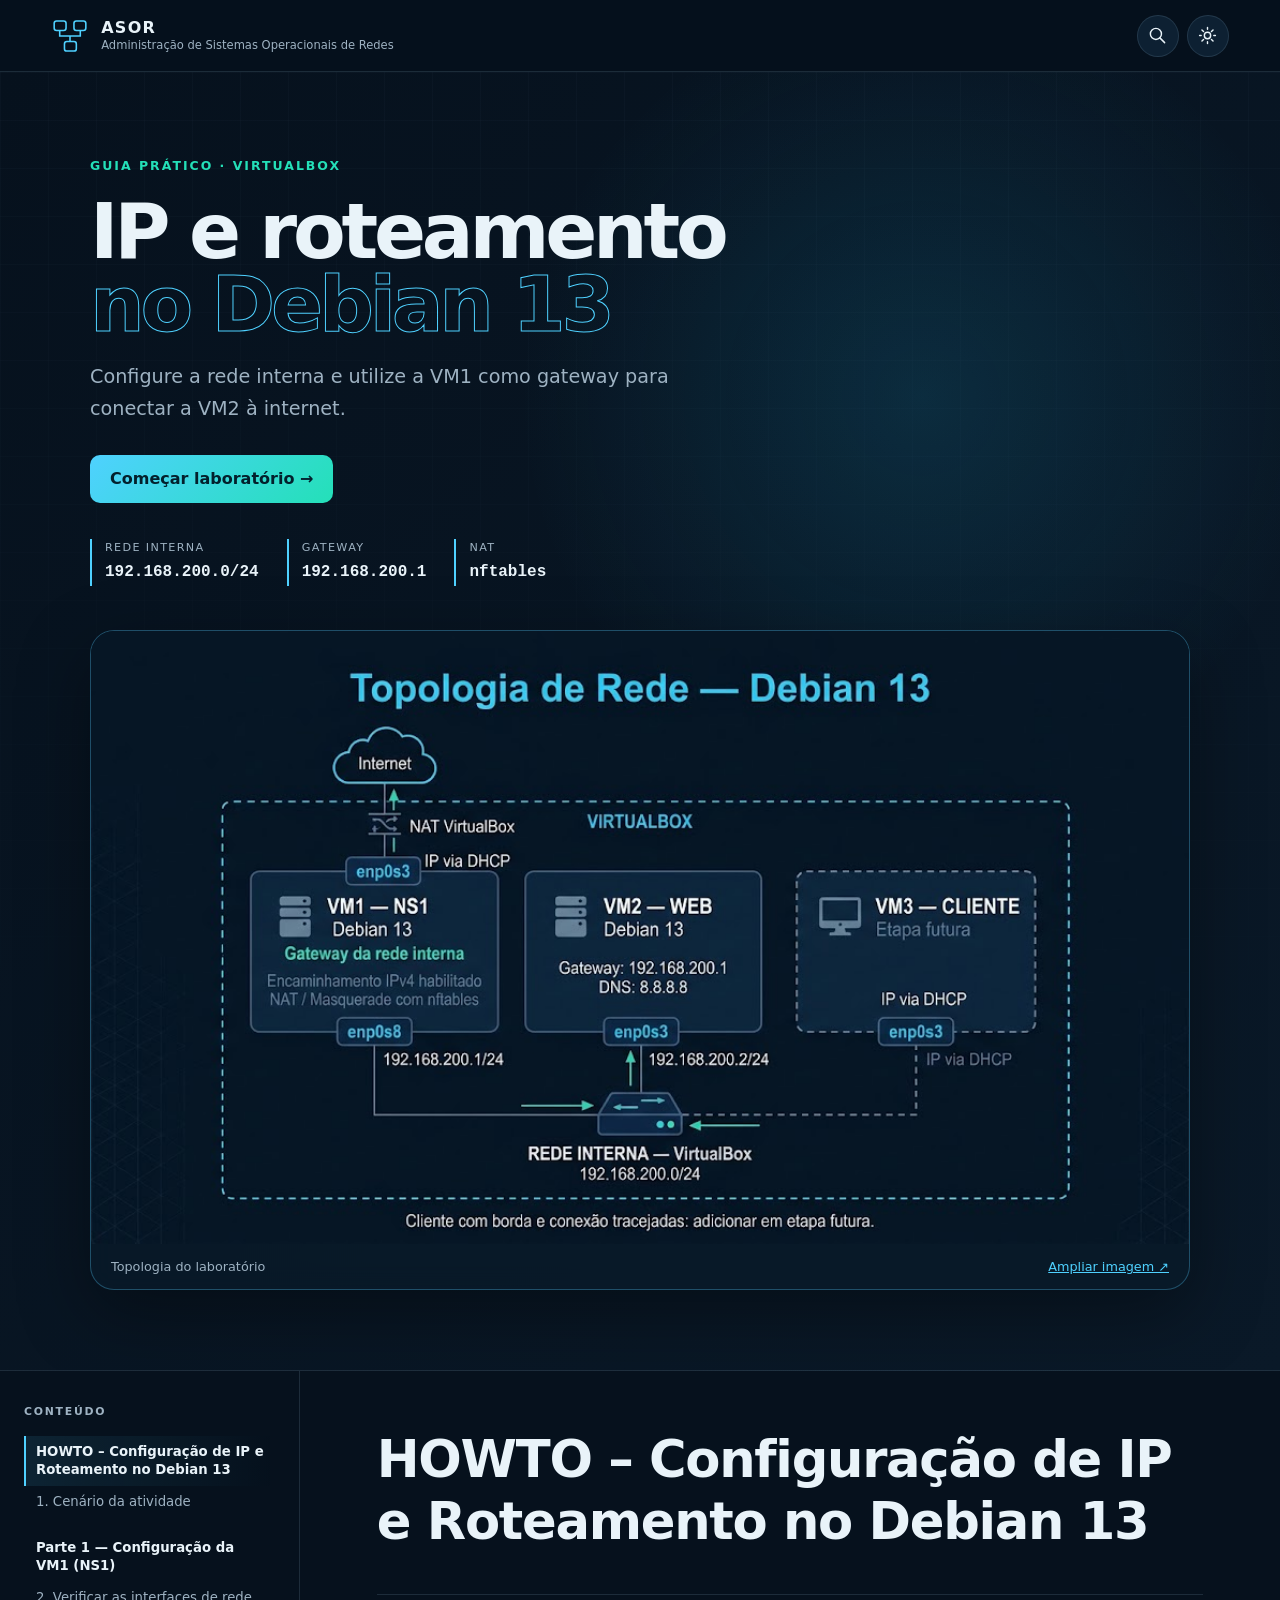
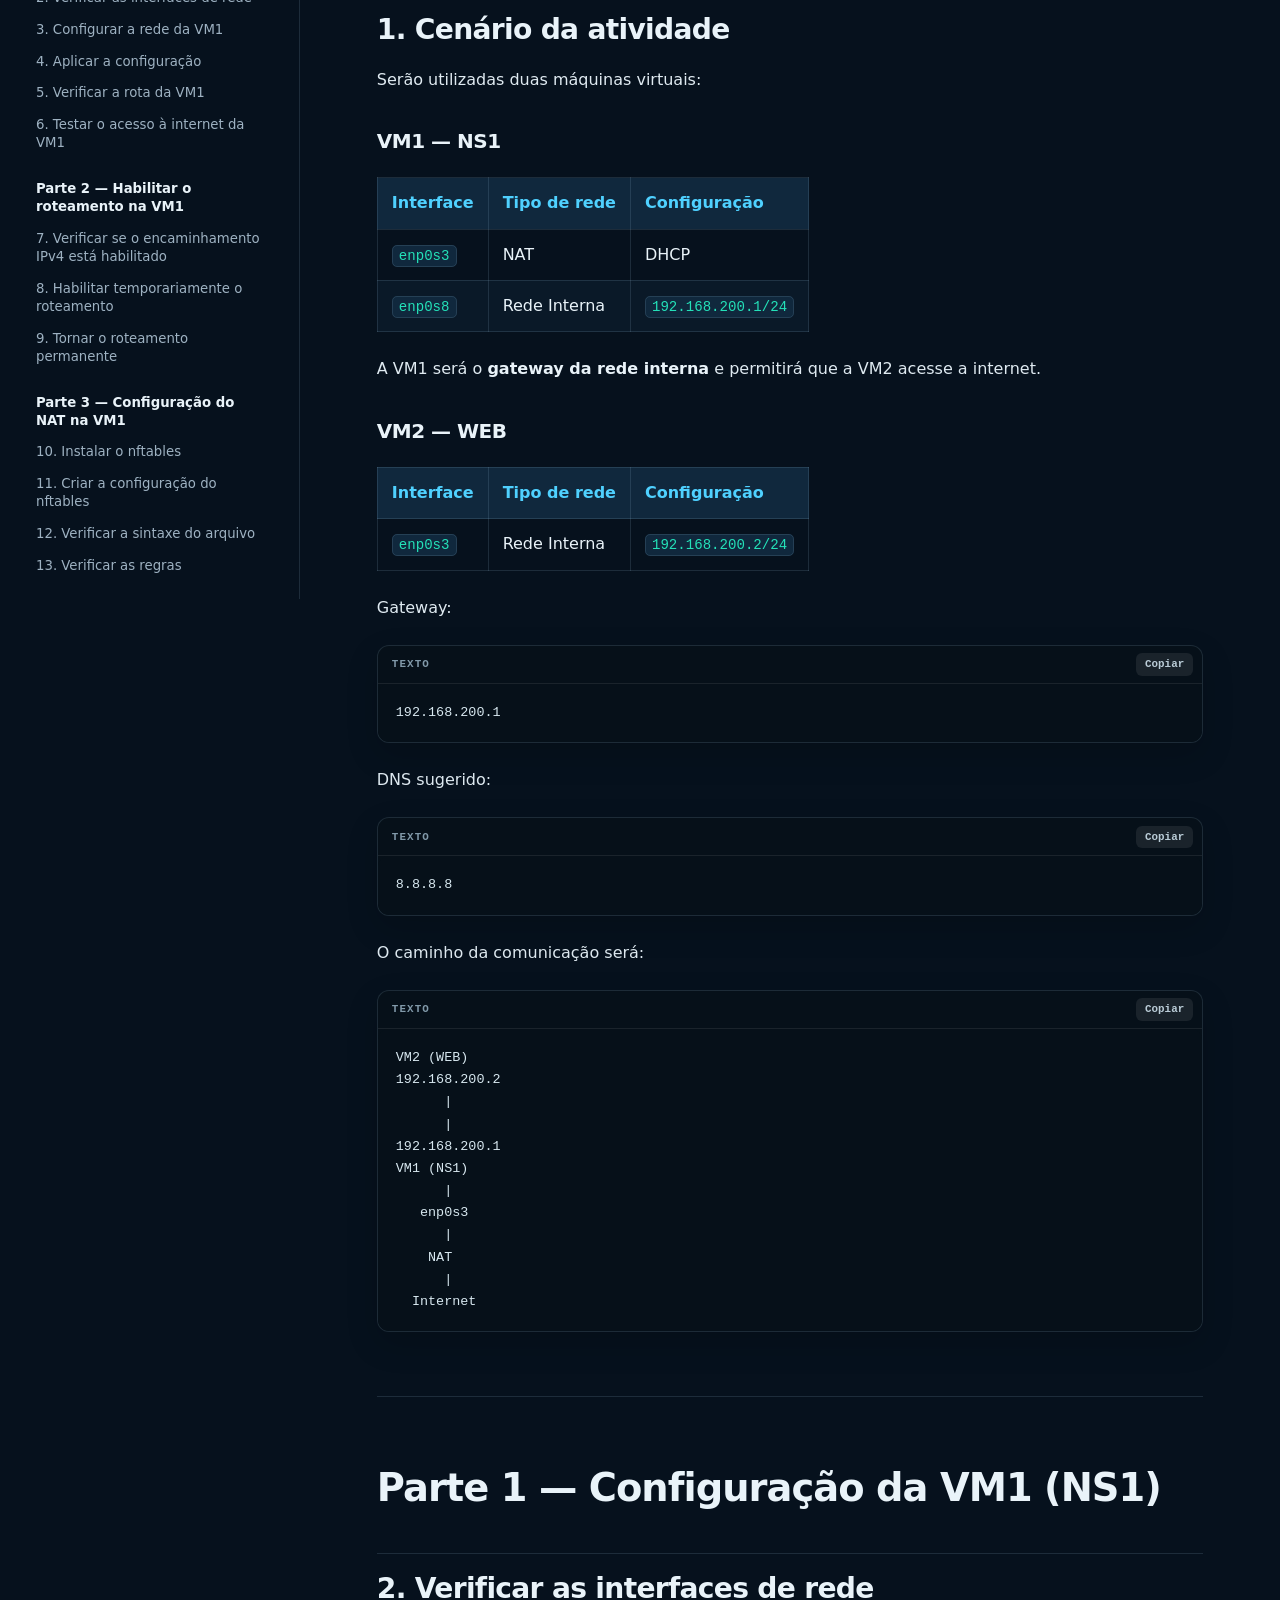
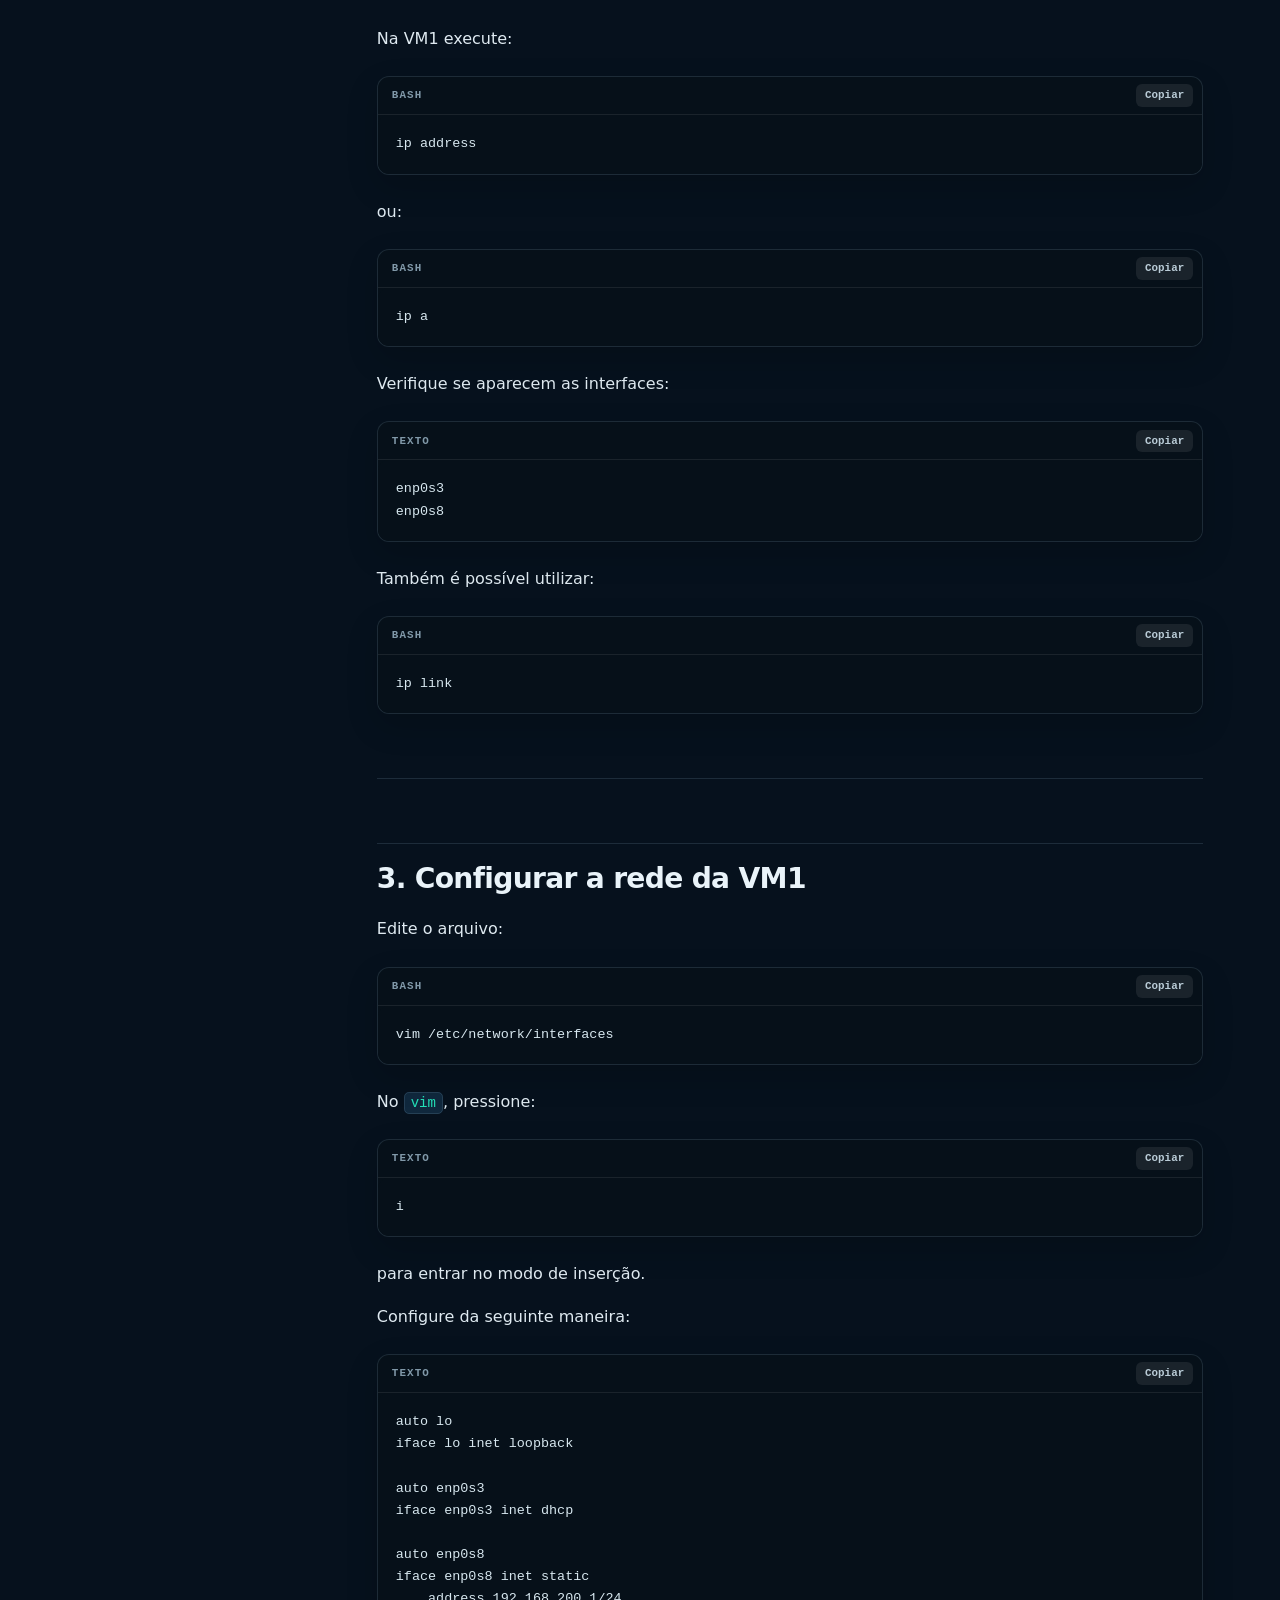
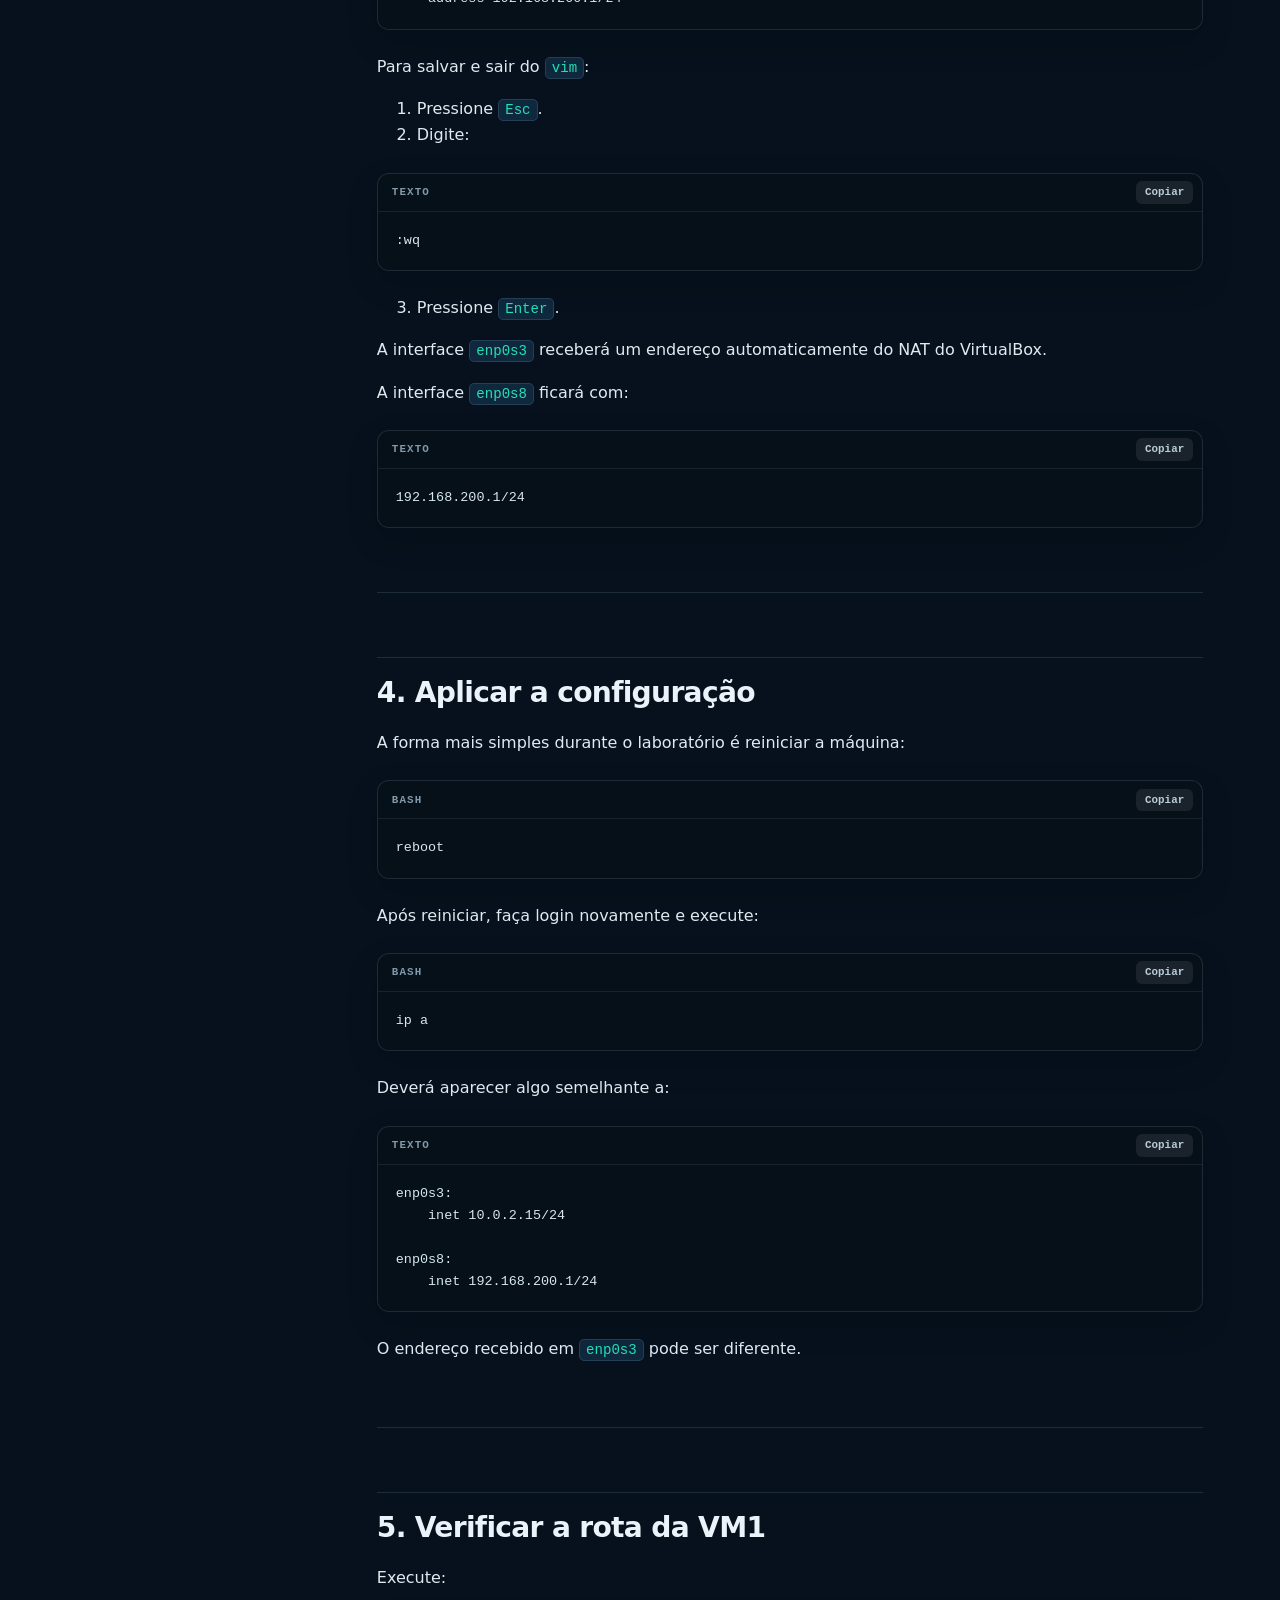
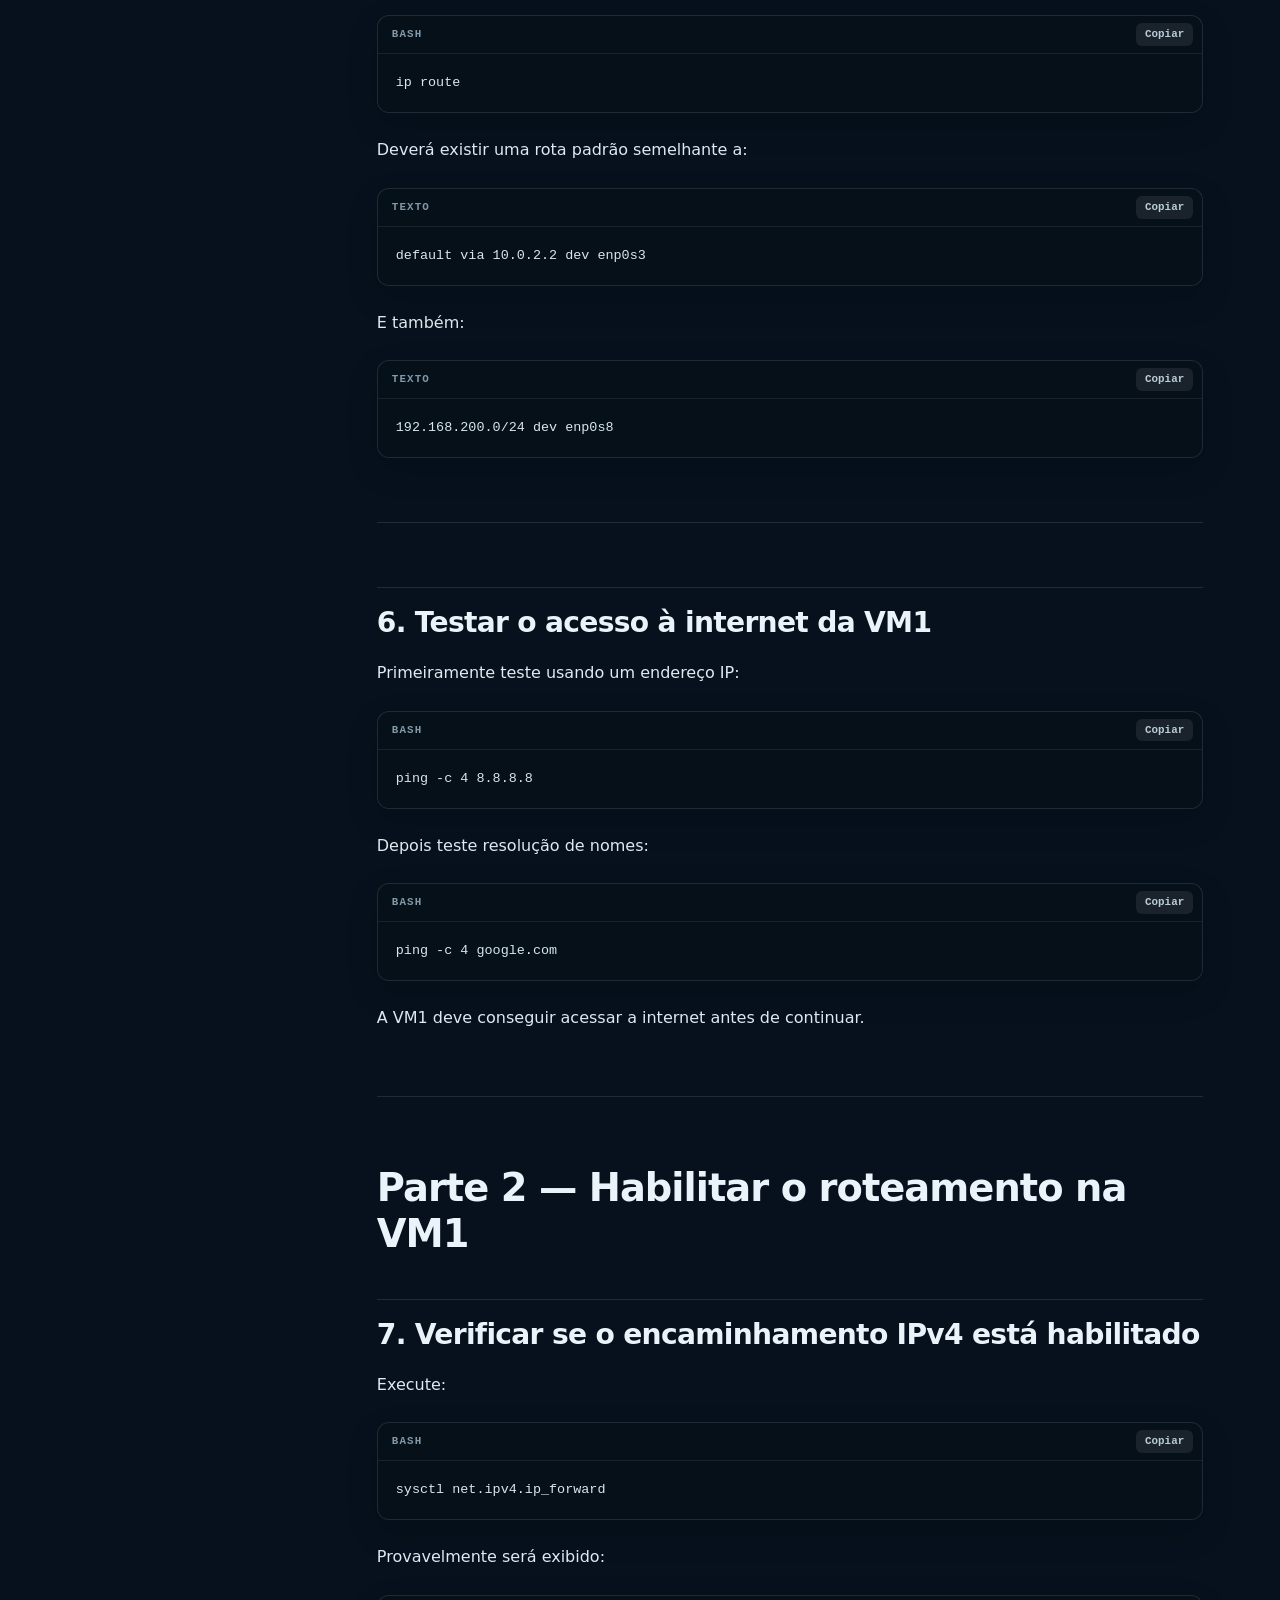
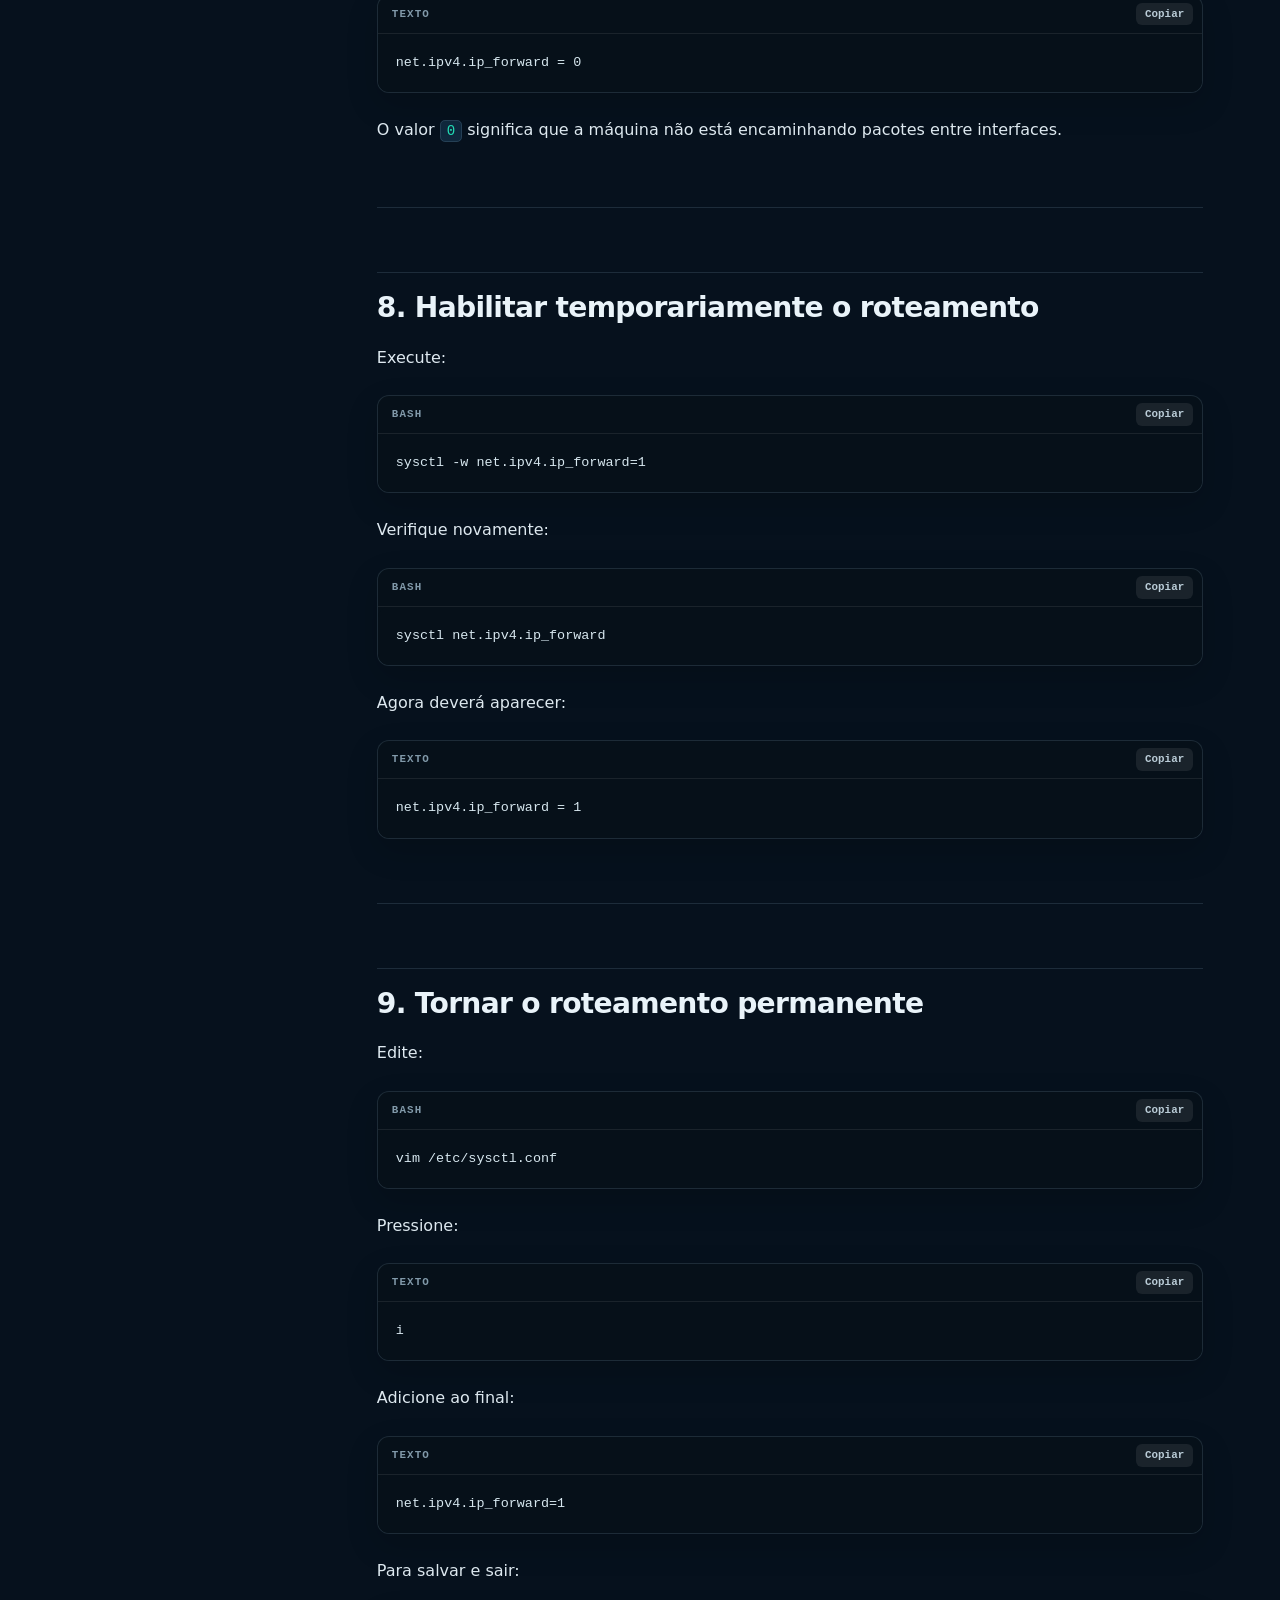
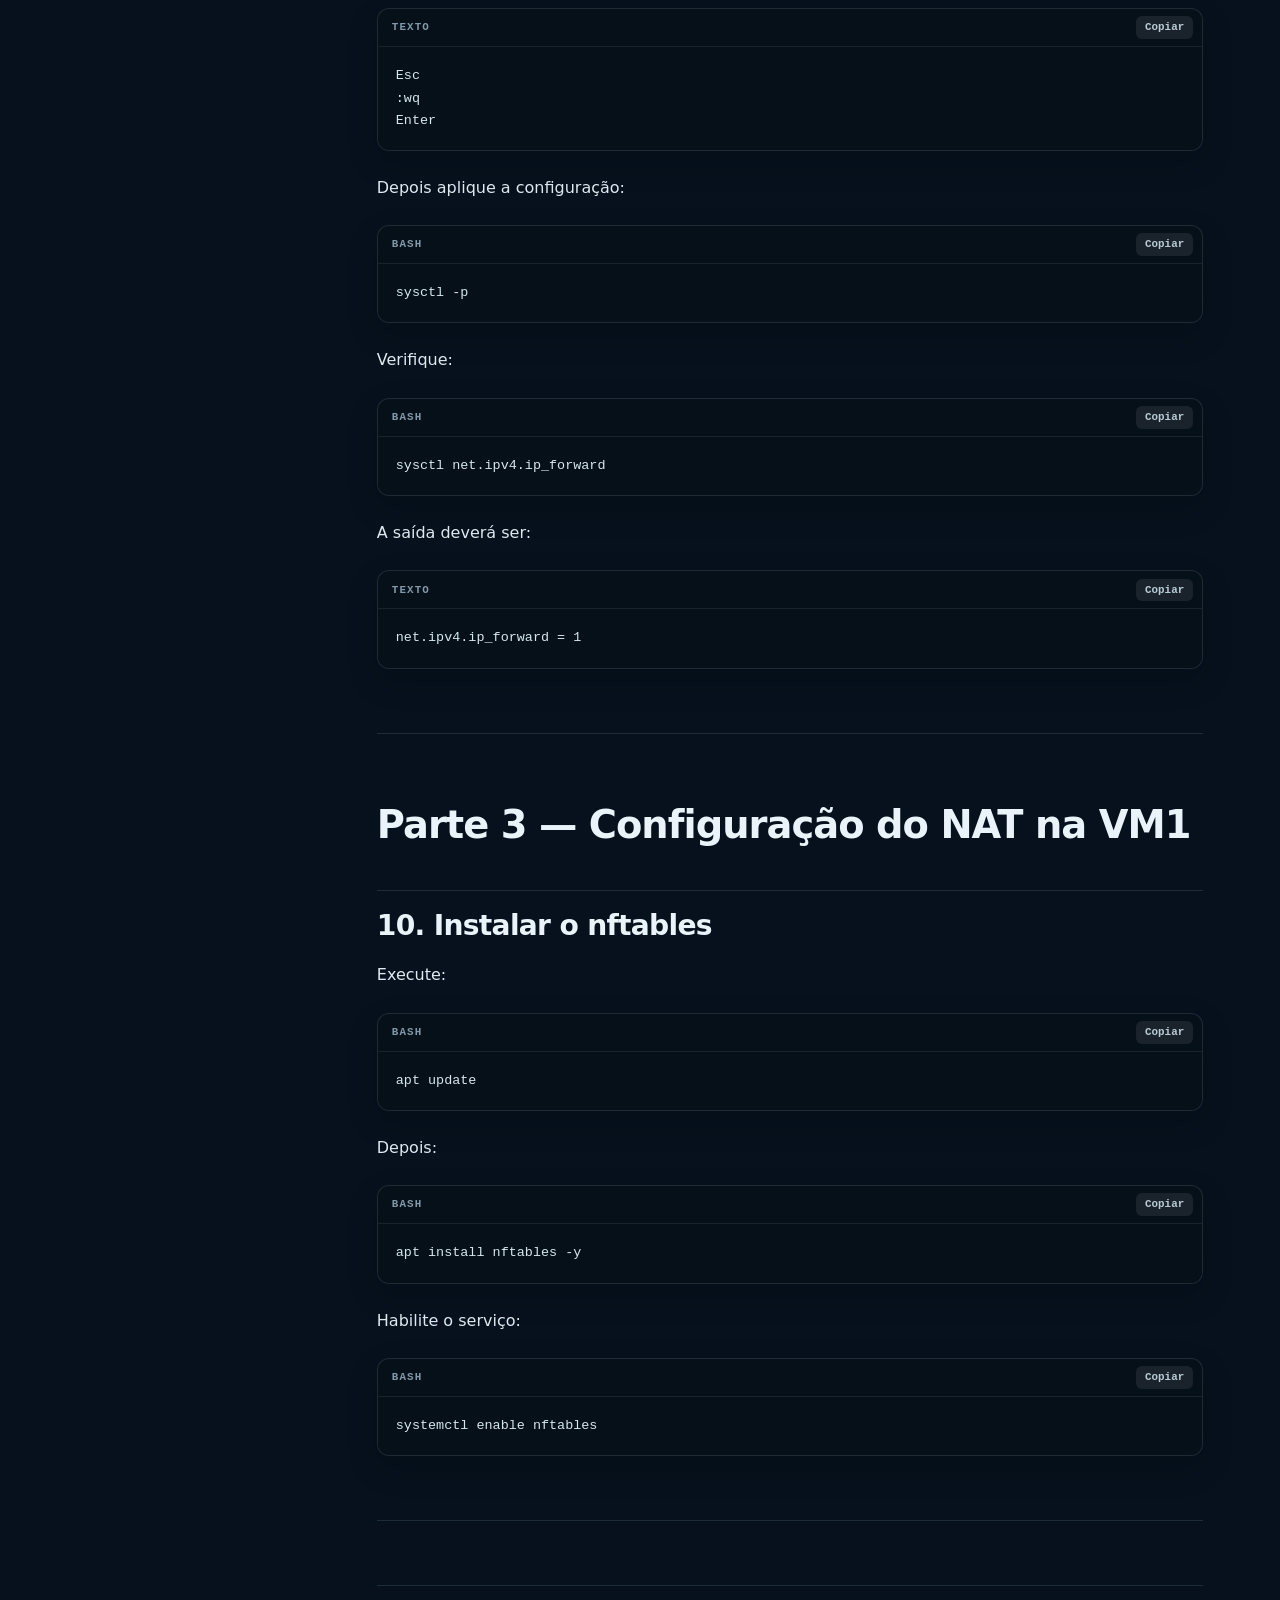
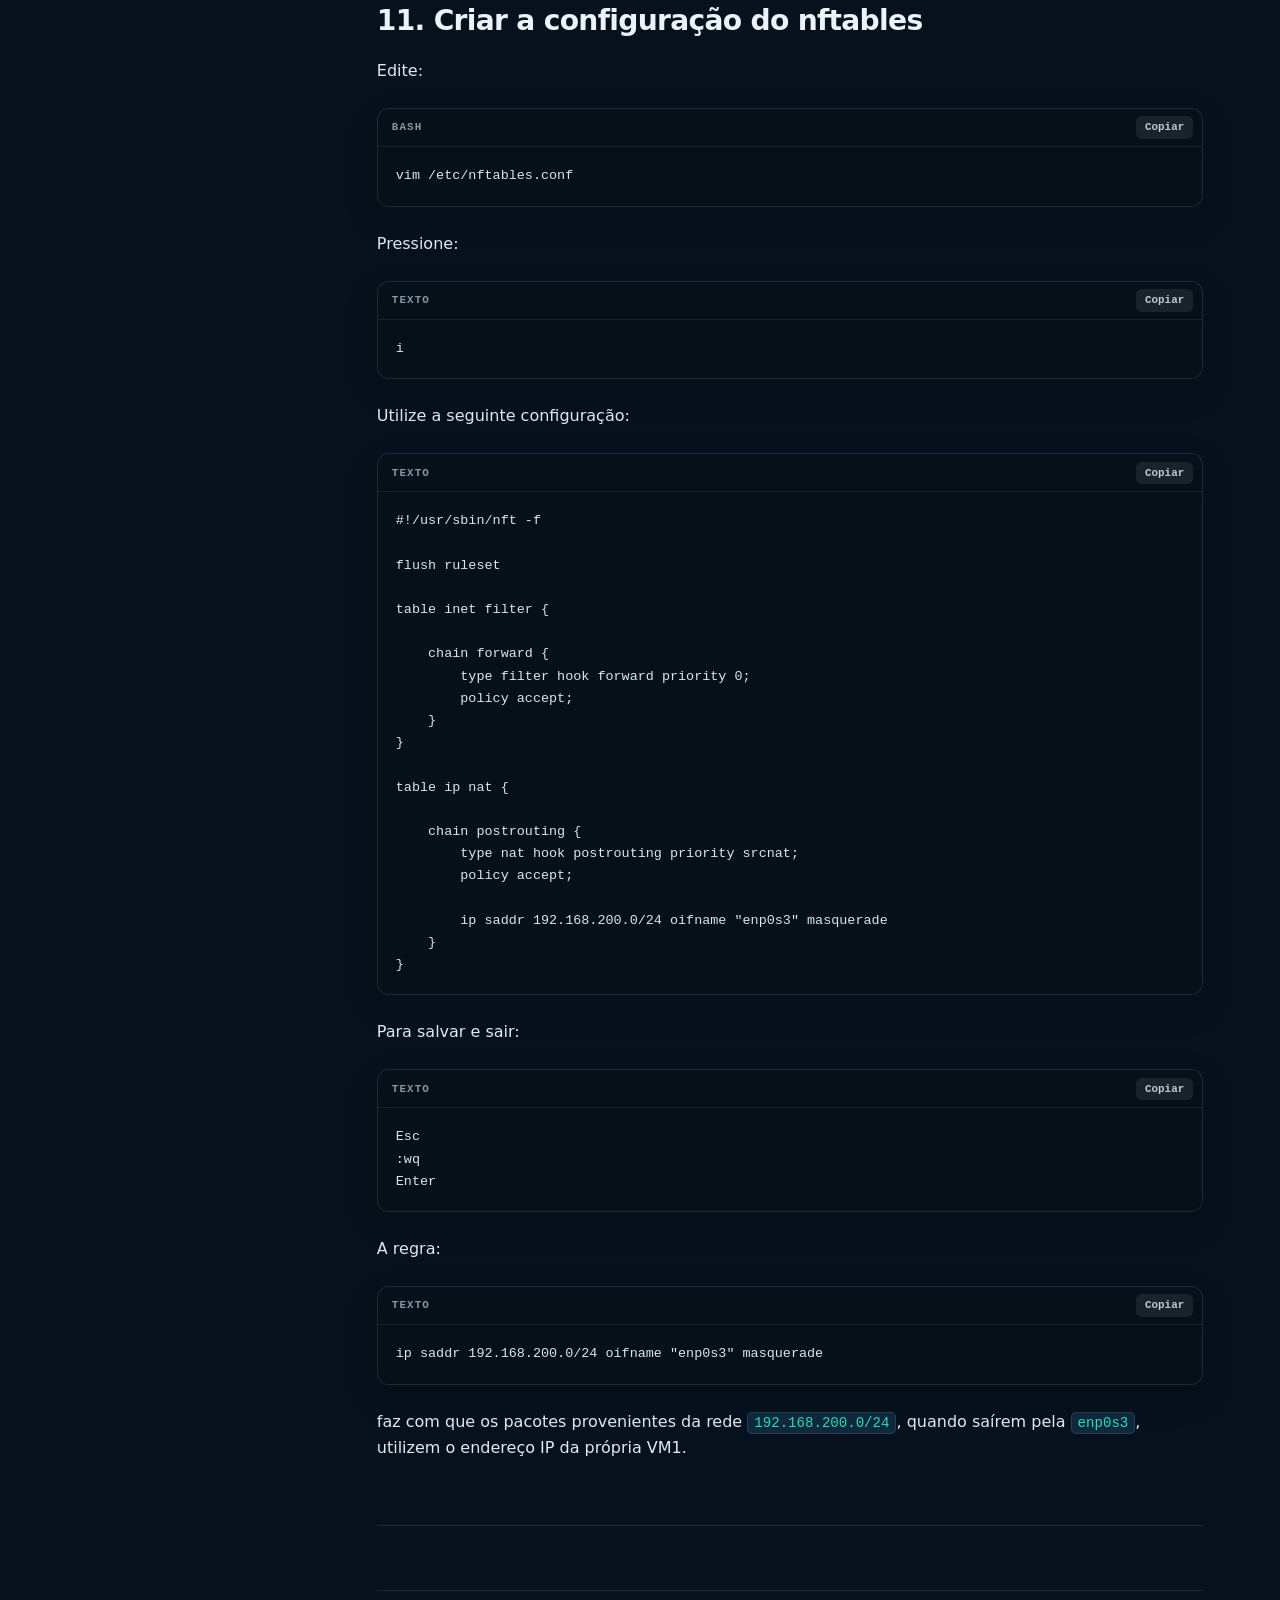
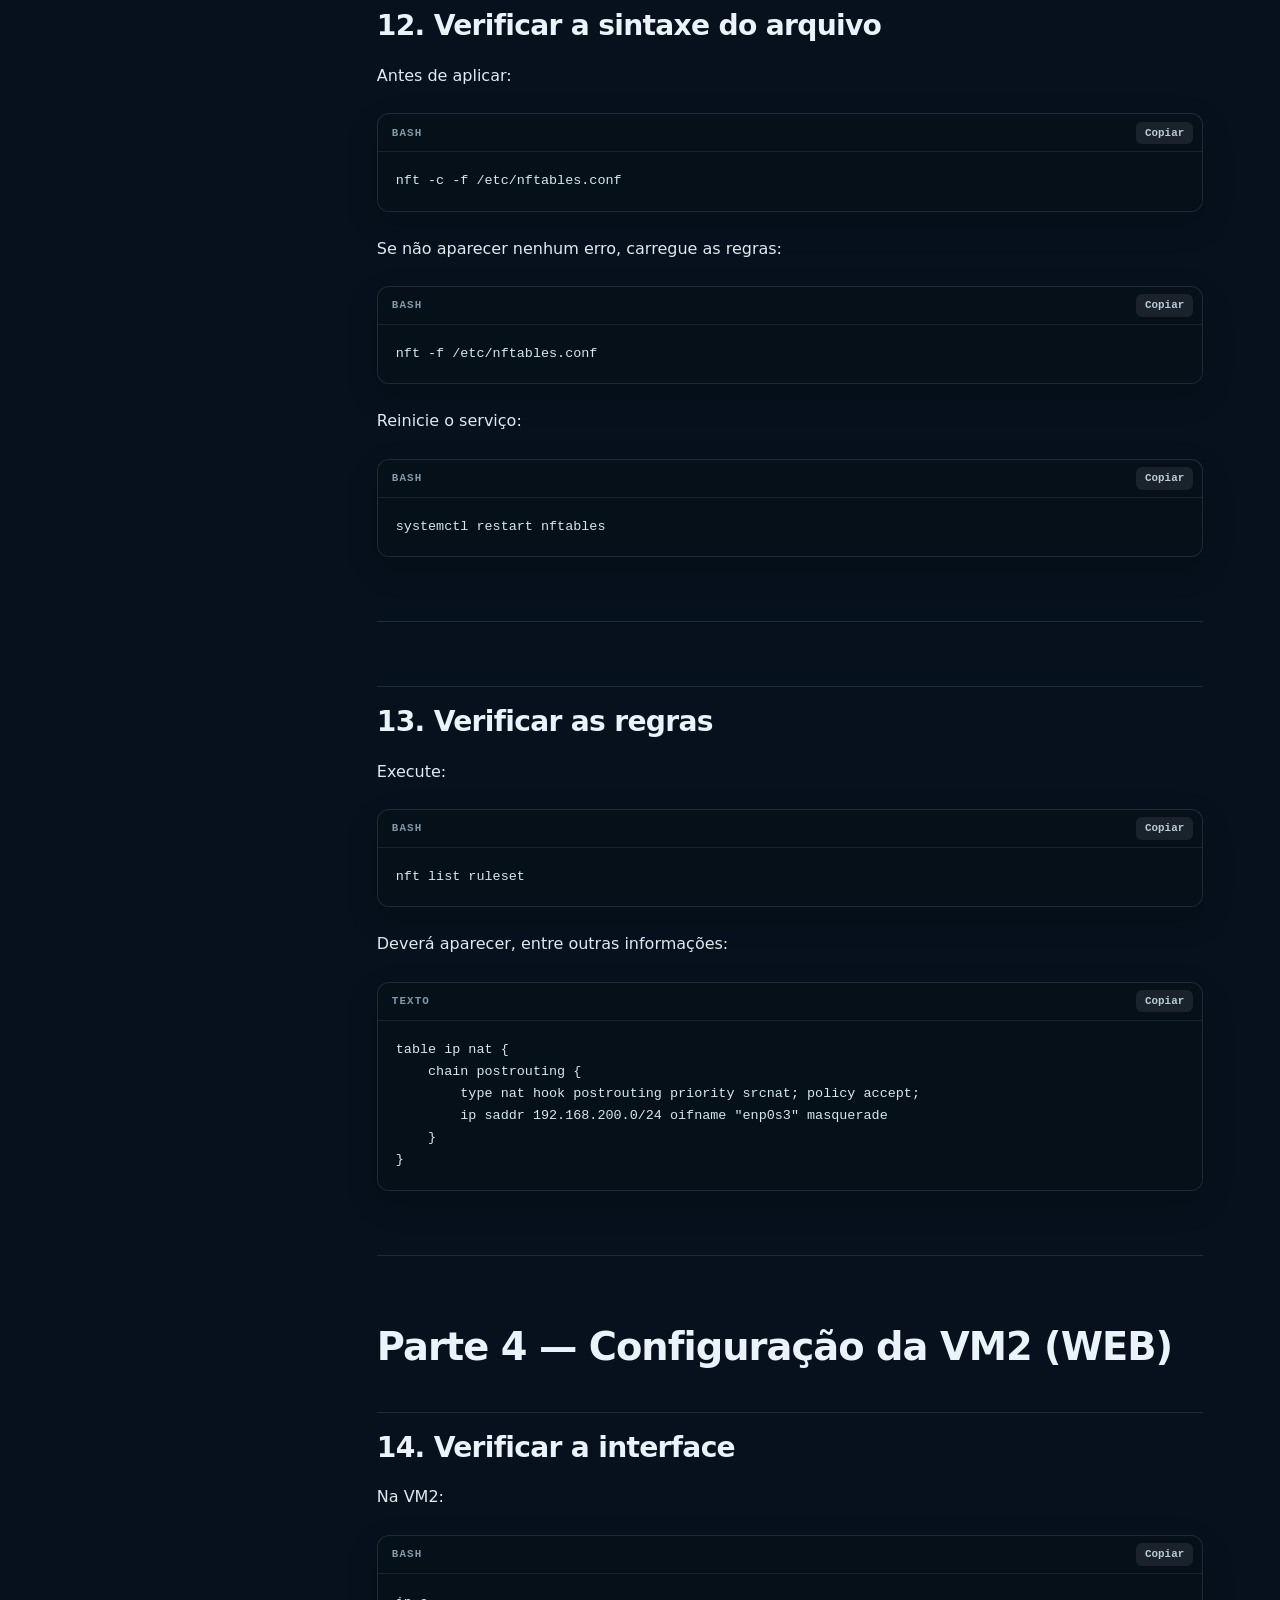
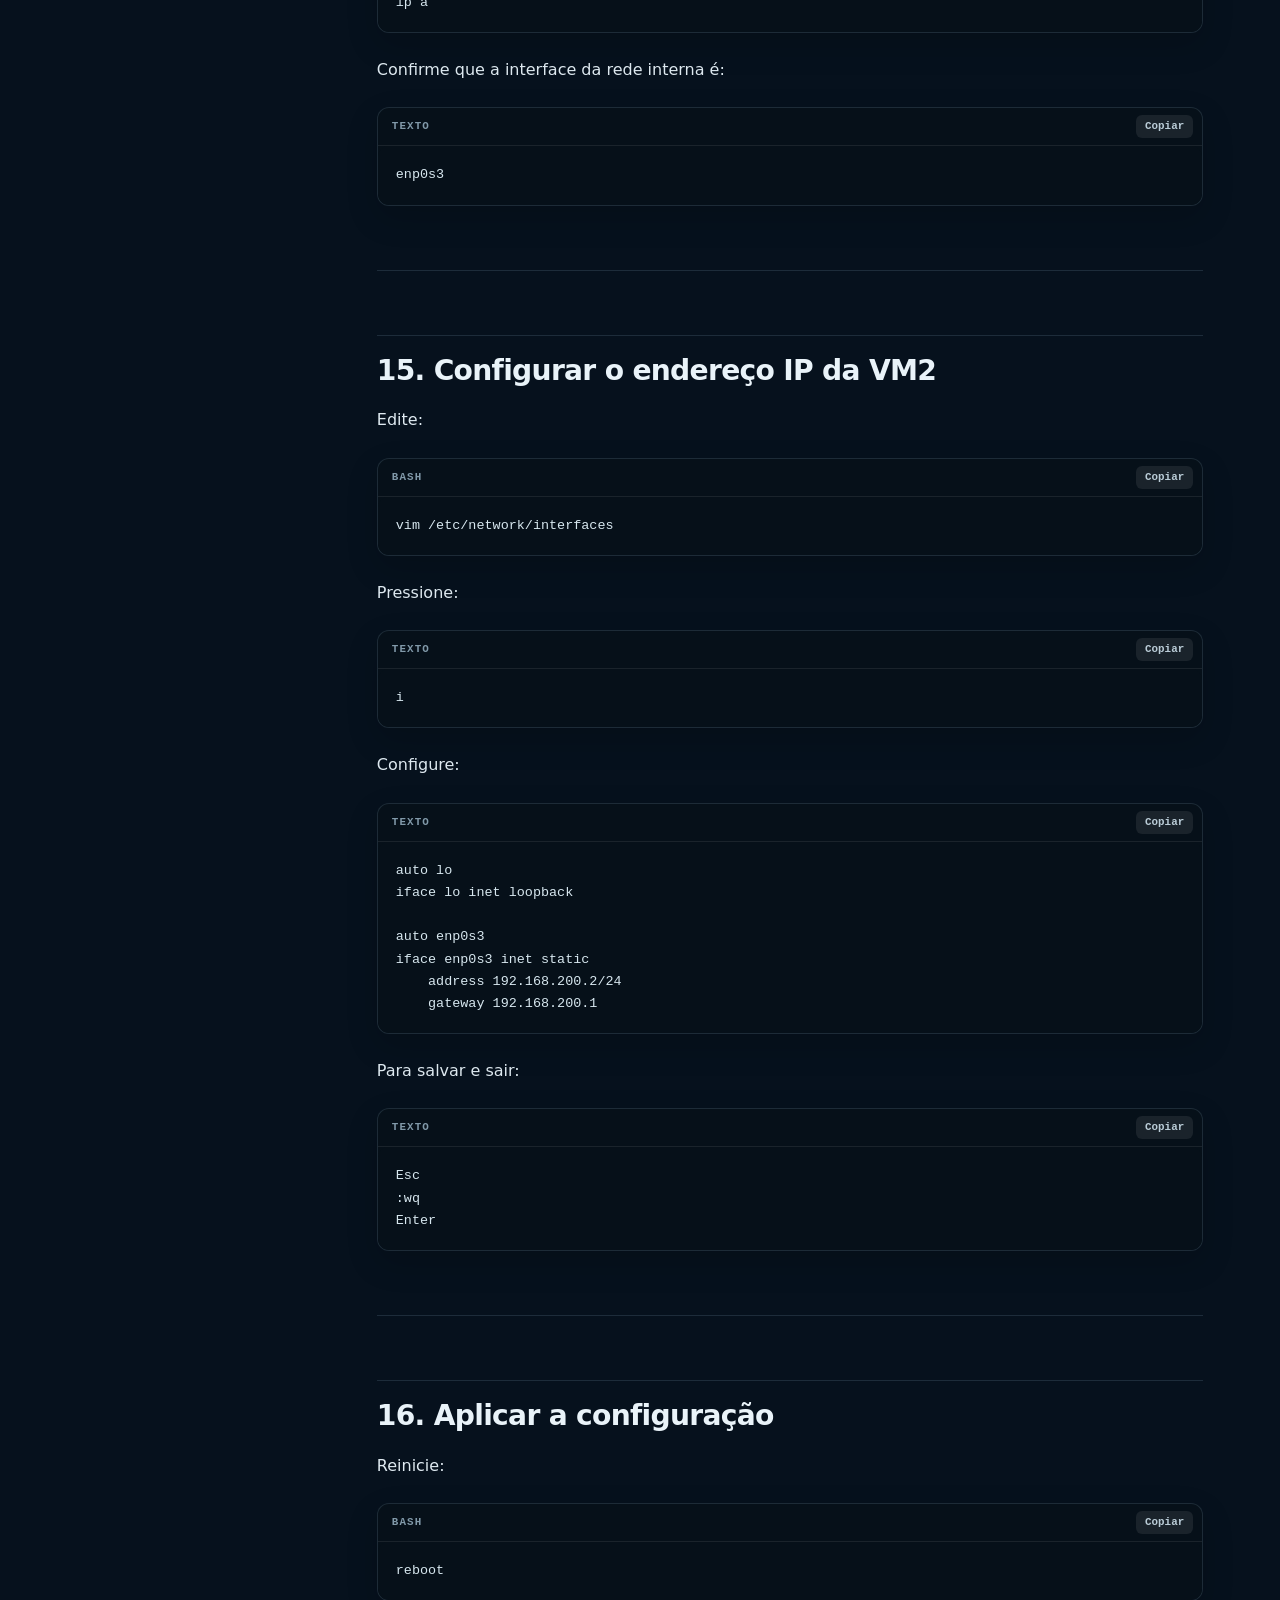
==== commit 0a7e7a99: "Add supplied topology image with responsive original proportions" ====
--- a/docs/index.html
+++ b/docs/index.html
@@ -20,7 +20,12 @@
 <section class="hero" id="inicio" aria-labelledby="hero-title">
 <div class="hero-grid" aria-hidden="true"></div>
 <div class="hero-content"><span class="eyebrow">GUIA PRÁTICO · VIRTUALBOX</span><h1 id="hero-title">IP e roteamento<br><span>no Debian 13</span></h1><p>Configure a rede interna e utilize a VM1 como gateway para conectar a VM2 à internet.</p><div class="hero-actions"><a class="primary-button" href="#cenario-da-atividade">Começar laboratório <span aria-hidden="true">&nbsp;→</span></a></div><dl class="hero-stats"><div><dt>Rede interna</dt><dd>192.168.200.0/24</dd></div><div><dt>Gateway</dt><dd>192.168.200.1</dd></div><div><dt>NAT</dt><dd>nftables</dd></div></dl></div>
-<figure class="network-card topology" aria-label="Topologia: Internet conectada ao NAT VirtualBox, à VM1 e à rede interna com VM2. Cliente previsto para etapa futura."><figcaption><span class="zone-label">TOPOLOGIA DO LABORATÓRIO</span><span class="topology-badge">VIRTUALBOX</span></figcaption><div class="internet-node">◎ &nbsp; Internet</div><div class="network-connector" aria-hidden="true">│</div><div class="nat-node">NAT VirtualBox <small>enp0s3 · DHCP</small></div><div class="network-connector" aria-hidden="true">│</div><div class="network-zone gateway"><span class="zone-label">GATEWAY · DEBIAN 13</span><strong>VM1 — NS1</strong><span>enp0s8 · 192.168.200.1/24</span></div><div class="network-connector" aria-hidden="true">│</div><div class="network-bus">REDE INTERNA <b>192.168.200.0/24</b></div><div class="network-peers"><div class="network-zone"><span class="zone-label">DEBIAN 13</span><strong>VM2 — WEB</strong><span>enp0s3<br>192.168.200.2/24</span></div><div class="network-zone future"><span class="zone-label">ETAPA FUTURA</span><strong>VM3 — CLIENTE</strong><span>enp0s3<br>A configurar</span></div></div></figure>
+<figure class="network-card topology-image">
+<a href="assets/topologia-debian13.png" target="_blank" rel="noopener" aria-label="Abrir topologia de rede em tamanho original">
+<img src="assets/topologia-debian13.png" alt="Topologia de rede Debian 13 no VirtualBox: VM1 NS1 como gateway, VM2 WEB e VM3 CLIENTE prevista para etapa futura, conectadas à rede interna 192.168.200.0/24. A VM1 acessa a Internet pelo NAT VirtualBox." width="1024" height="572" fetchpriority="high">
+</a>
+<figcaption>Topologia do laboratório <a href="assets/topologia-debian13.png" target="_blank" rel="noopener">Ampliar imagem ↗</a></figcaption>
+</figure>
 </section>
 <div class="page-shell"><aside class="sidebar" id="sidebar" aria-label="Navegação do guia"><div class="sidebar-heading"><span>CONTEÚDO</span><button class="close-sidebar" id="close-sidebar" type="button" aria-label="Fechar sumário">×</button></div><nav id="table-of-contents"></nav></aside><main class="content-column"><button class="mobile-menu" id="mobile-menu" type="button" aria-controls="sidebar" aria-expanded="false">☰ &nbsp; Sumário</button><article class="markdown-body" id="guide">
 <h1 id="howto-configuracao-de-ip-e-roteamento-no-debian-13">HOWTO – Configuração de IP e Roteamento no Debian 13</h1>
--- a/docs/style.css
+++ b/docs/style.css
@@ -263,3 +263,12 @@
 @media (max-width: 620px) { .topology { padding: 16px; } .topology figcaption { gap: 8px; } .topology .zone-label { font-size: .6rem; } .network-peers { gap: 10px; } .hero-stats { gap: 18px; } }
 @media print { :root, [data-theme="light"] { --text: #111; --muted: #444; --accent: #075779; --accent-2: #07614e; --line: #ccc; --surface-2: #f4f4f4; } .skip-link, #search-dialog, .code-toolbar { display: none !important; } .markdown-body pre, .code-wrap { background: #f4f4f4; color: #111; } .code-wrap code { color: #111; white-space: pre-wrap; overflow-wrap: anywhere; } .markdown-body h1, .markdown-body h2, .markdown-body h3 { break-after: avoid; } }
 
+
+/* Preserve the supplied topology's full image and intrinsic proportions. */
+.hero { grid-template-columns: minmax(0, 1fr); gap: 44px; }
+.hero-content { width: 100%; max-width: 1100px; margin: auto; }
+.topology-image { width: min(100%, 1100px); padding: 0; }
+.topology-image > a { display: block; }
+.topology-image img { width: 100%; height: auto; aspect-ratio: auto; object-fit: contain; }
+.topology-image figcaption { display: flex; justify-content: space-between; flex-wrap: wrap; gap: 8px; padding: 12px 20px; color: var(--muted); font-size: .8rem; }
+@media (max-width: 620px) { .topology-image { border-radius: 12px; } .topology-image figcaption { padding: 10px 12px; } }
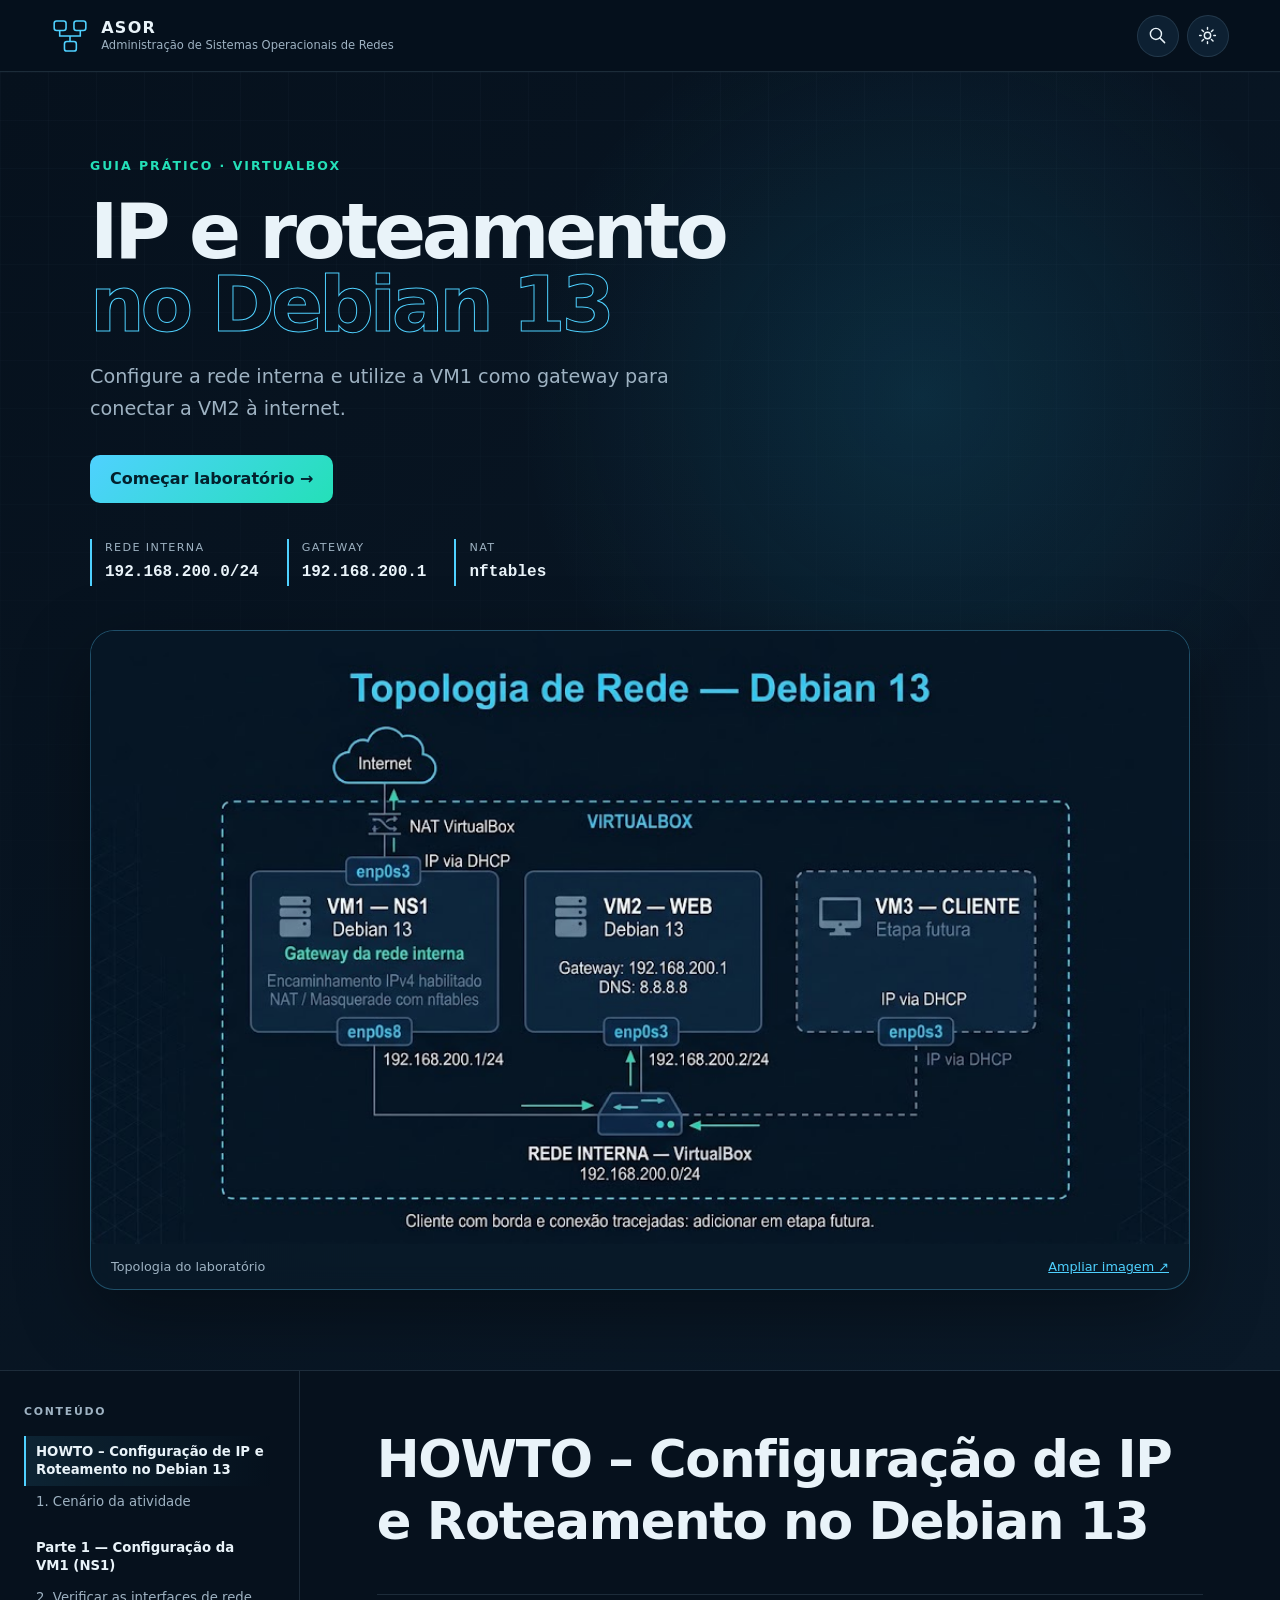
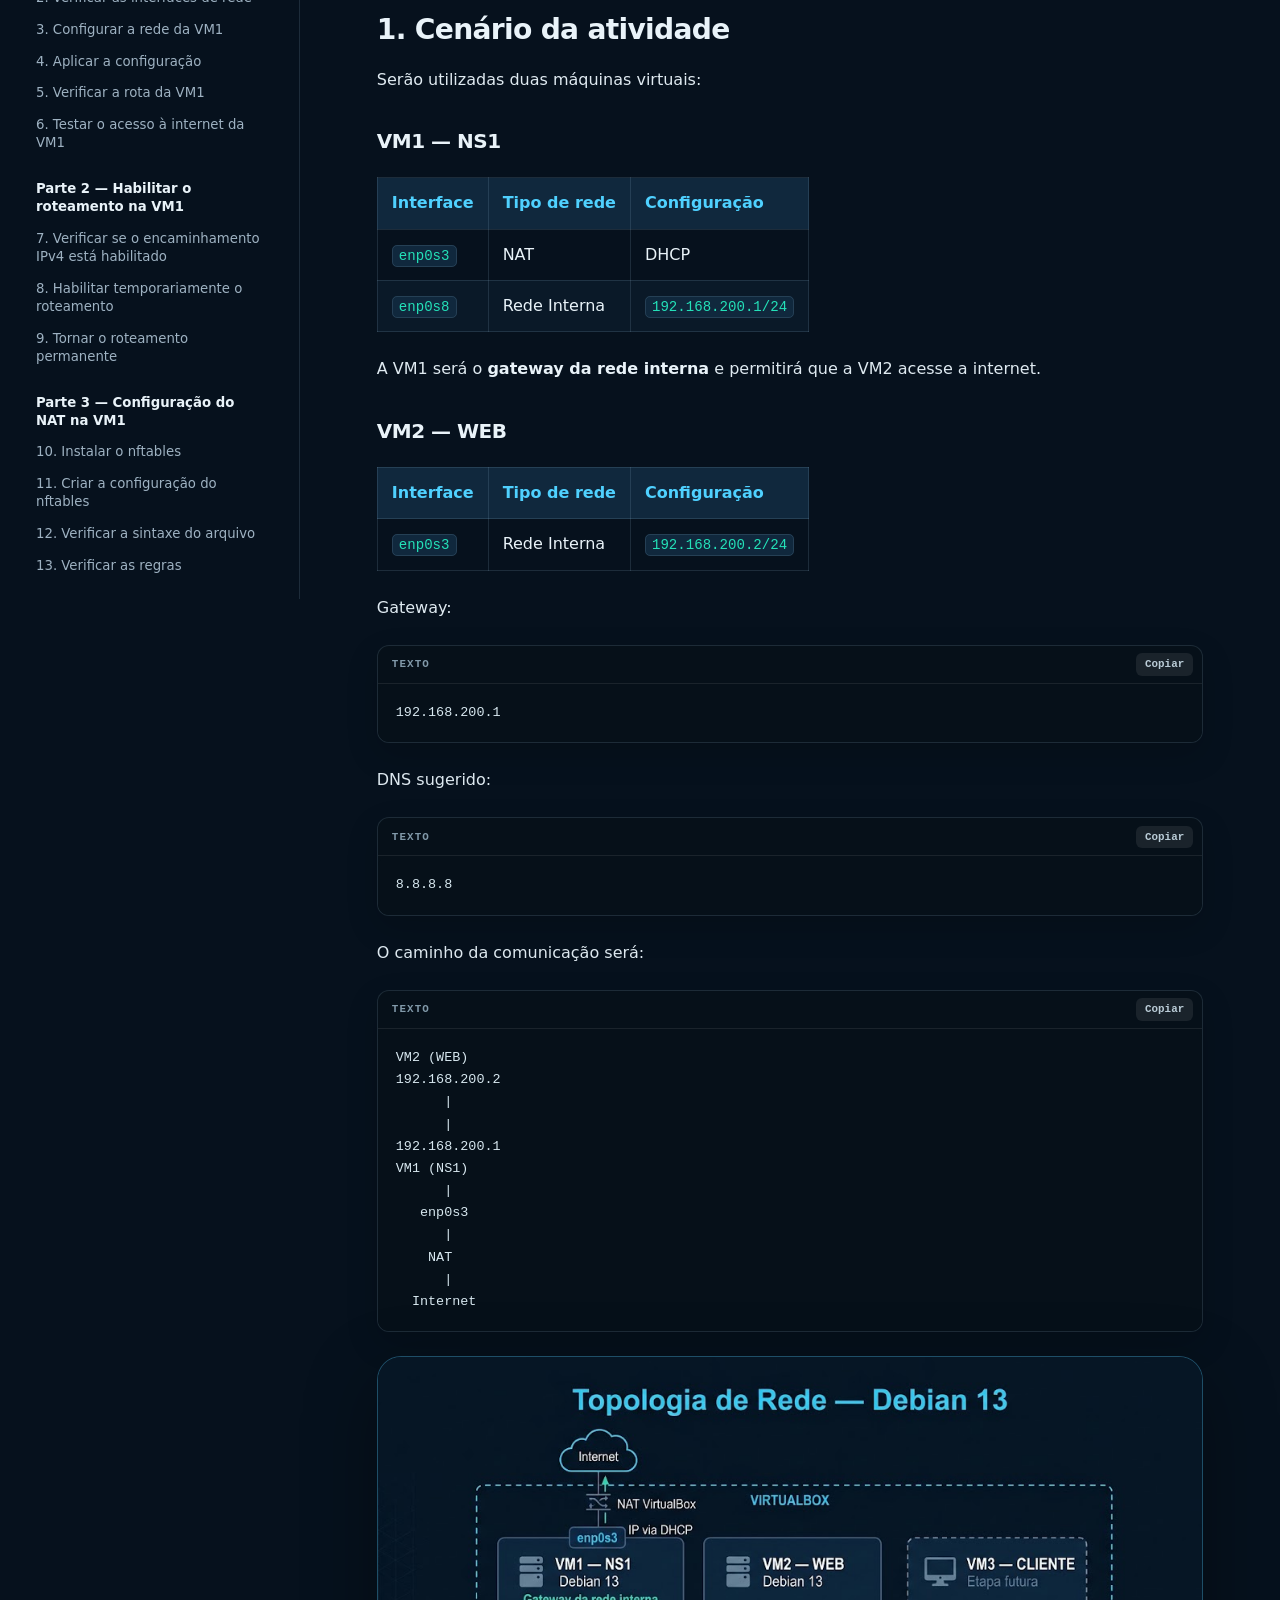
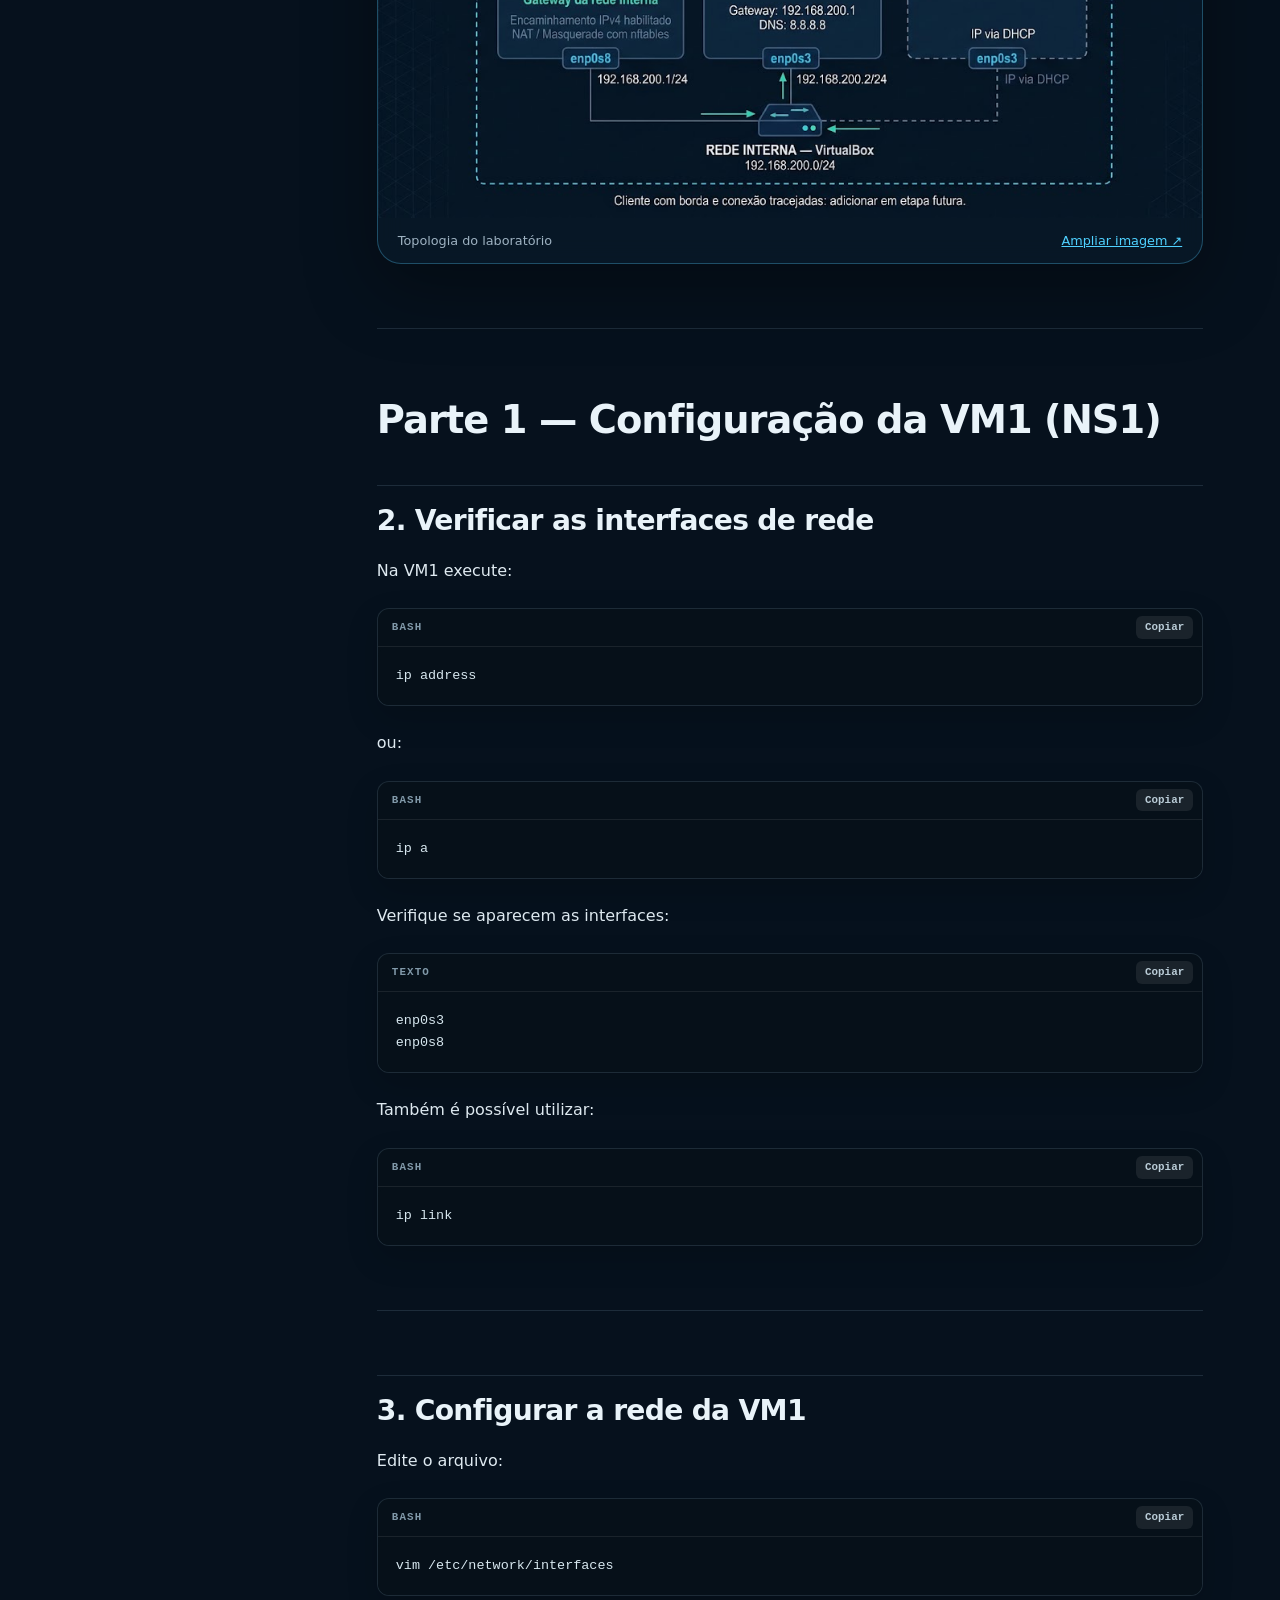
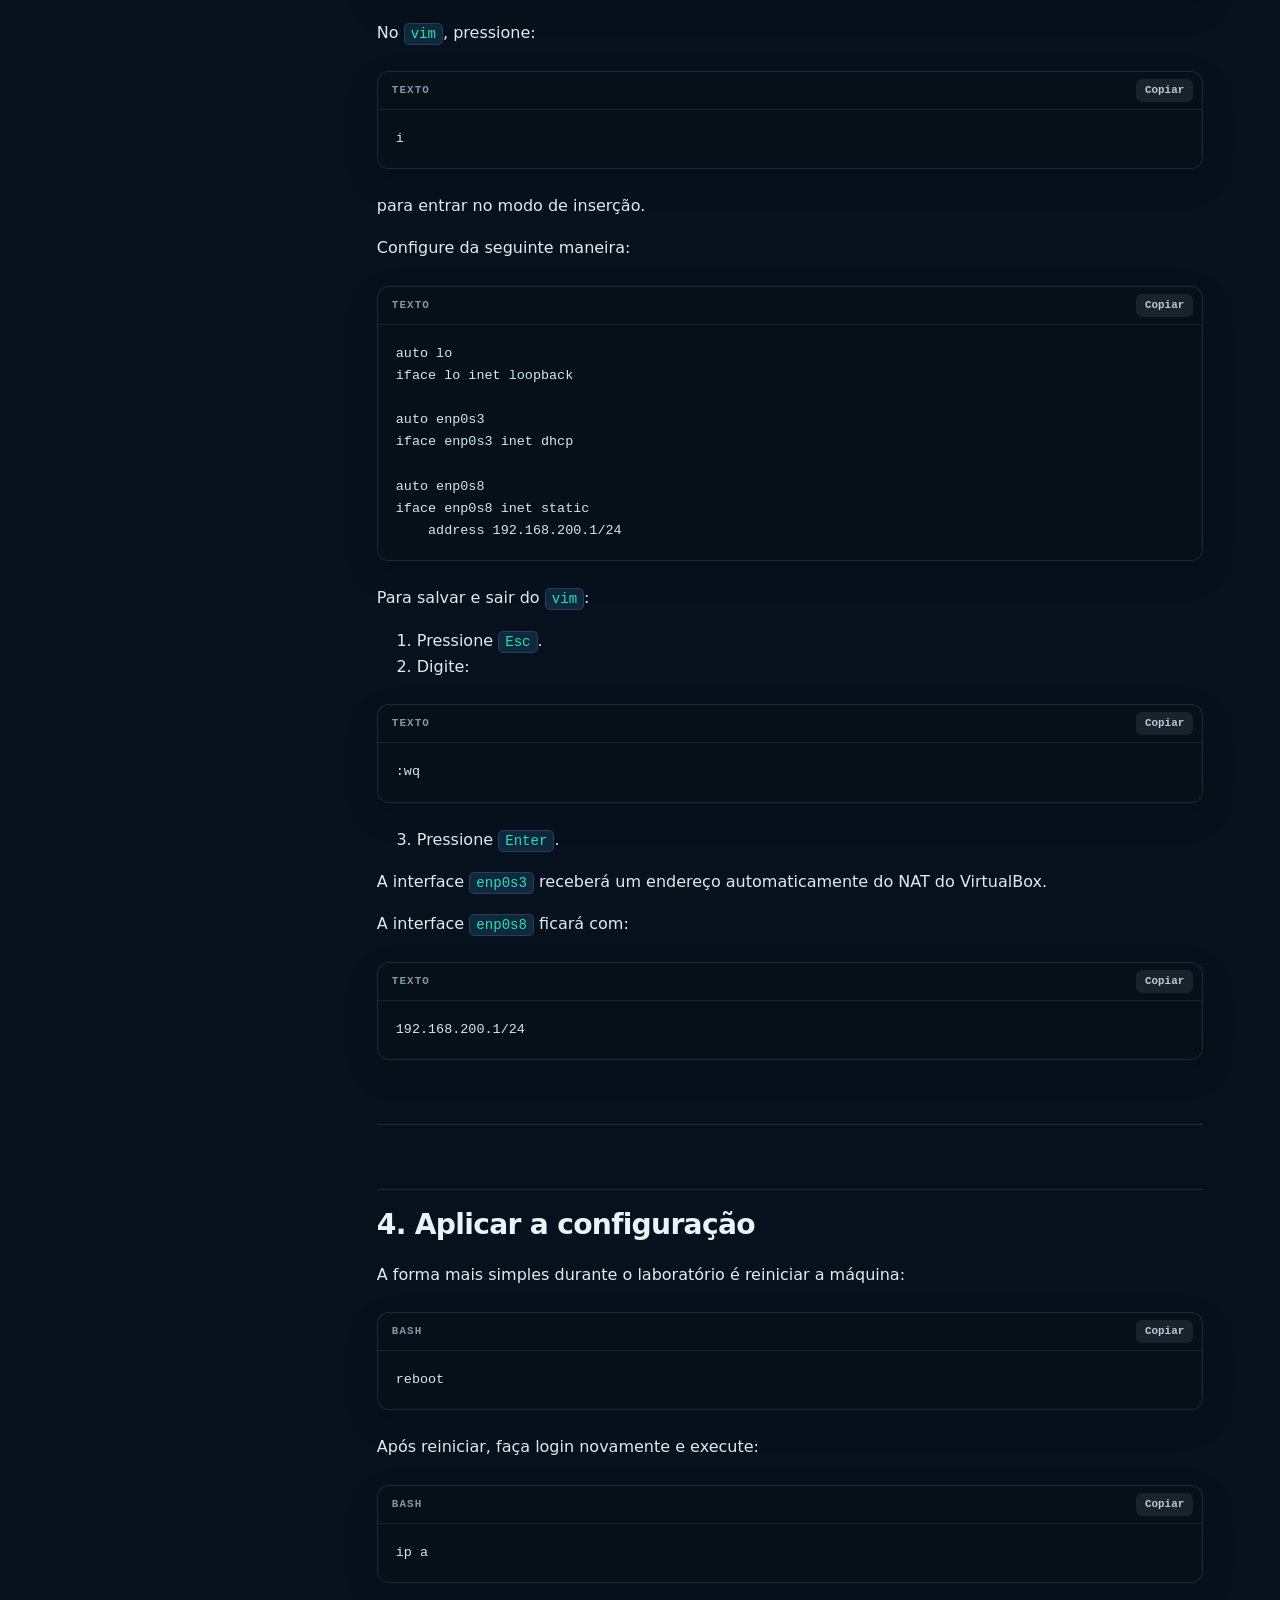
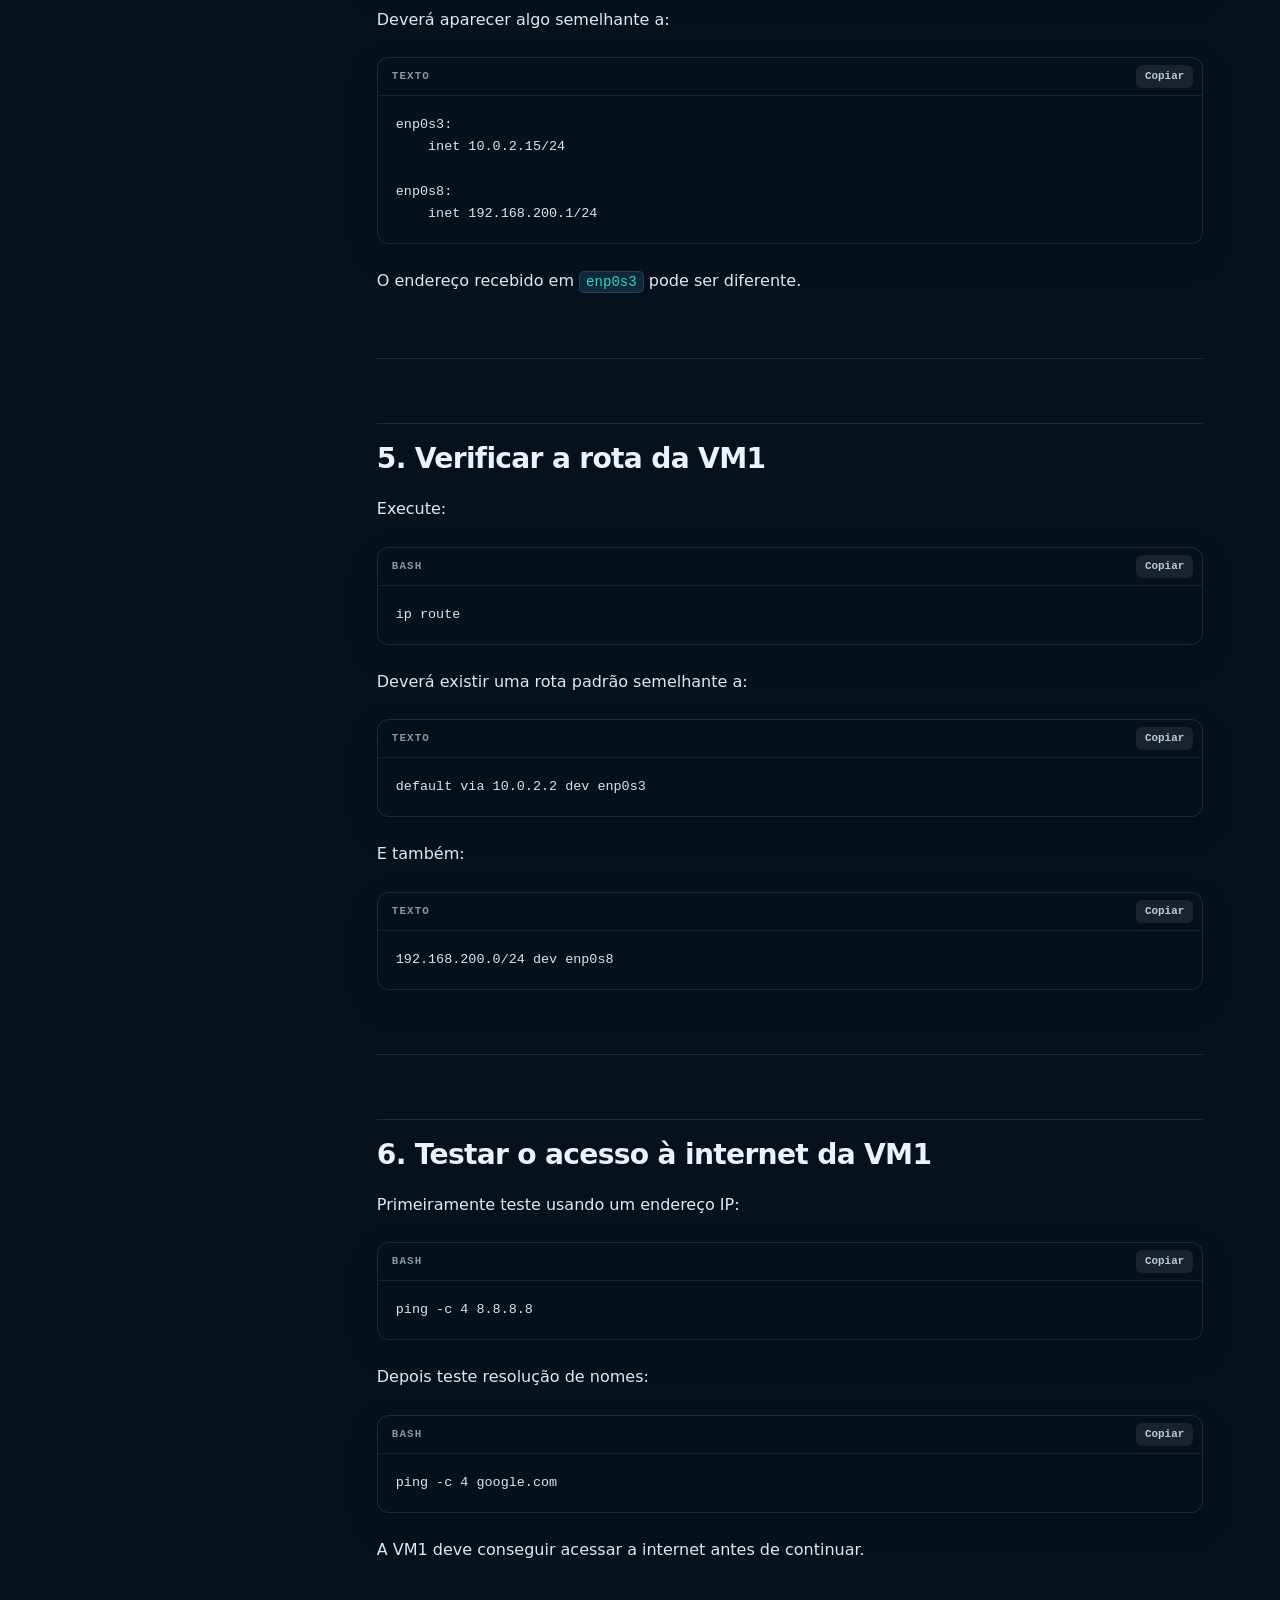
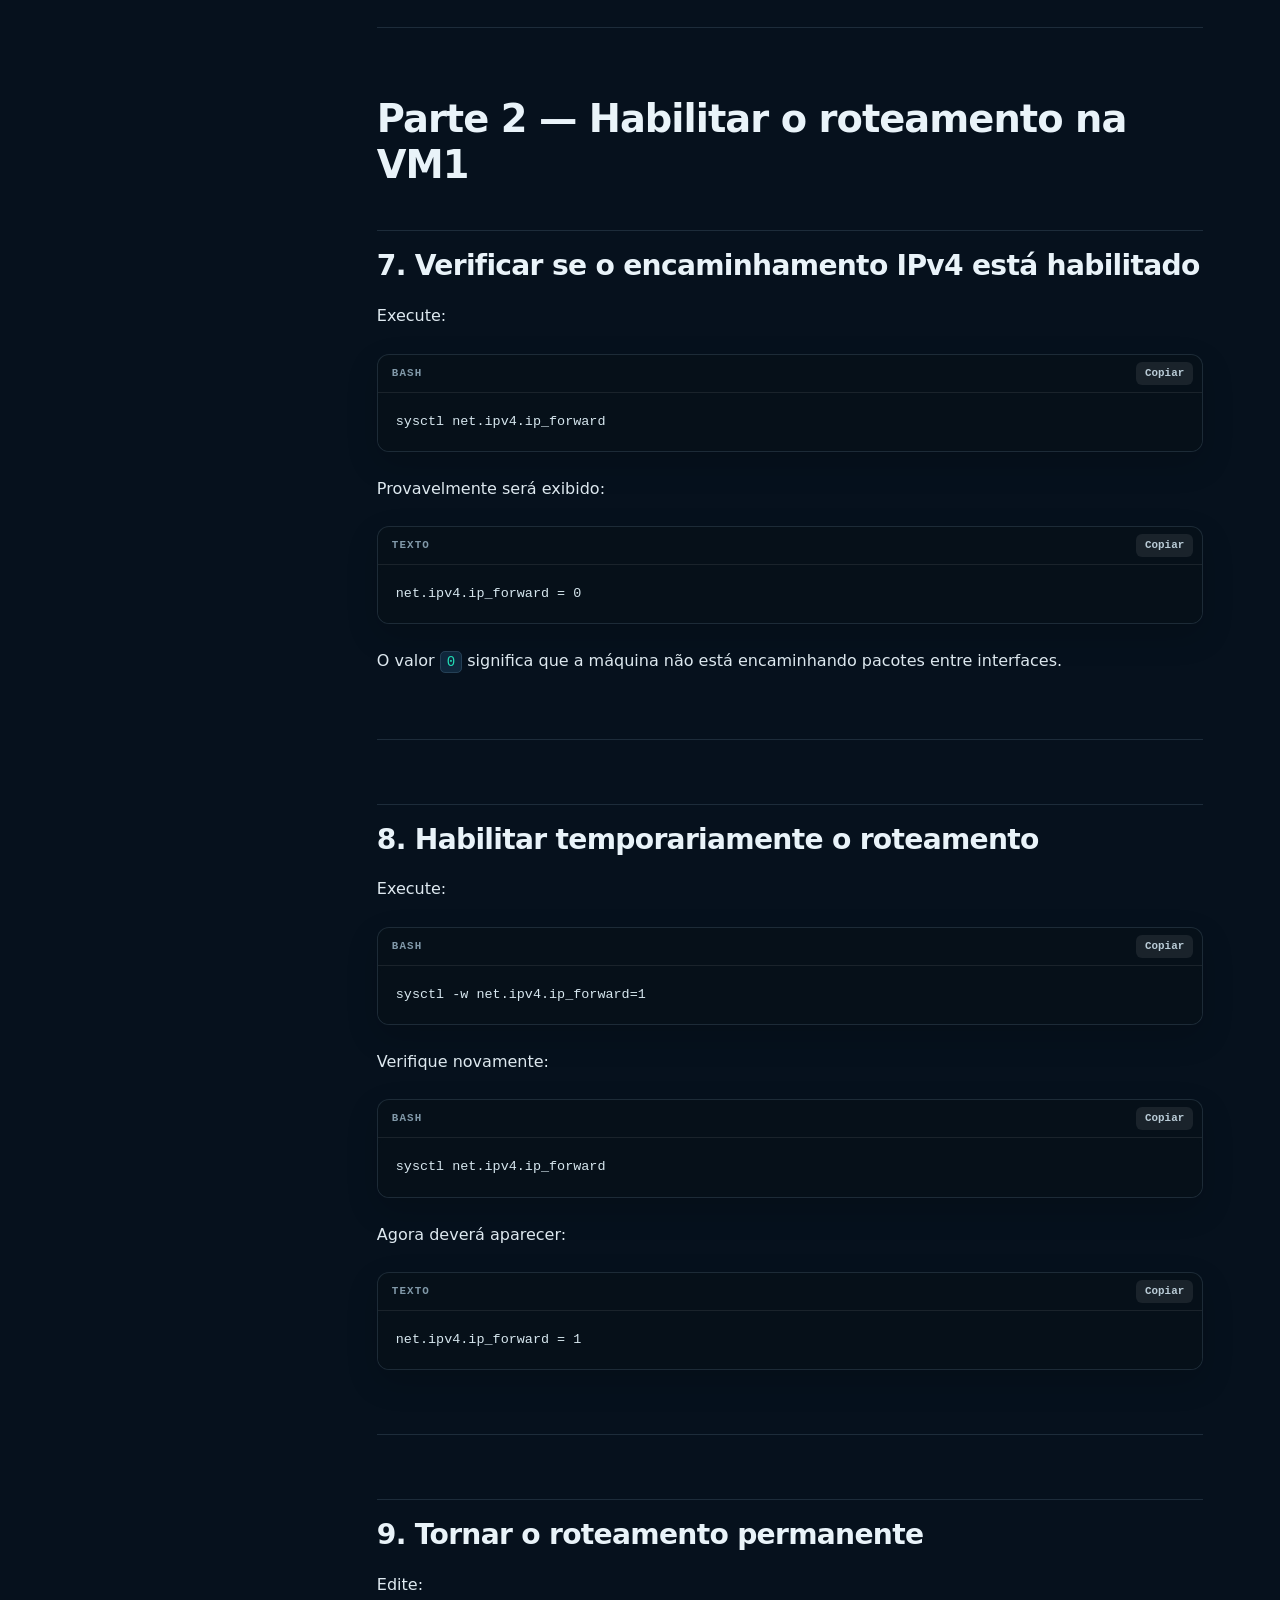
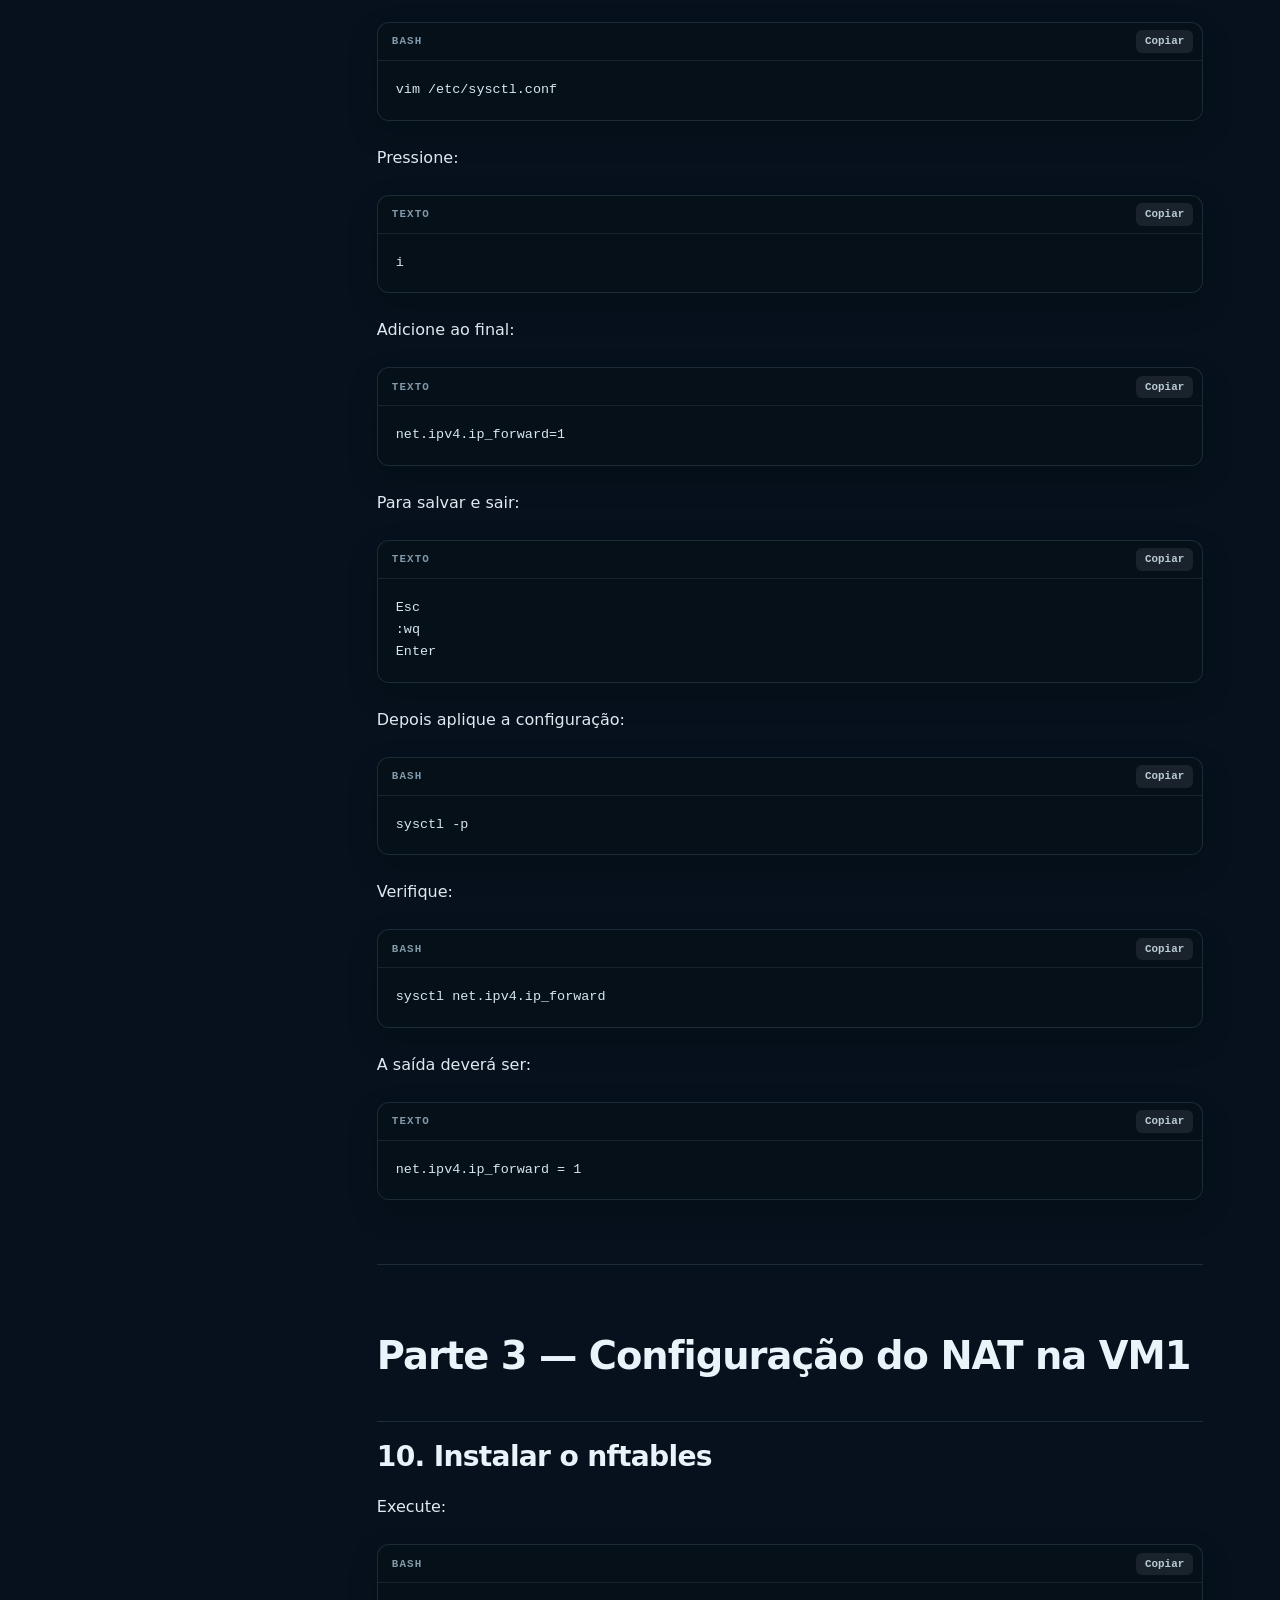
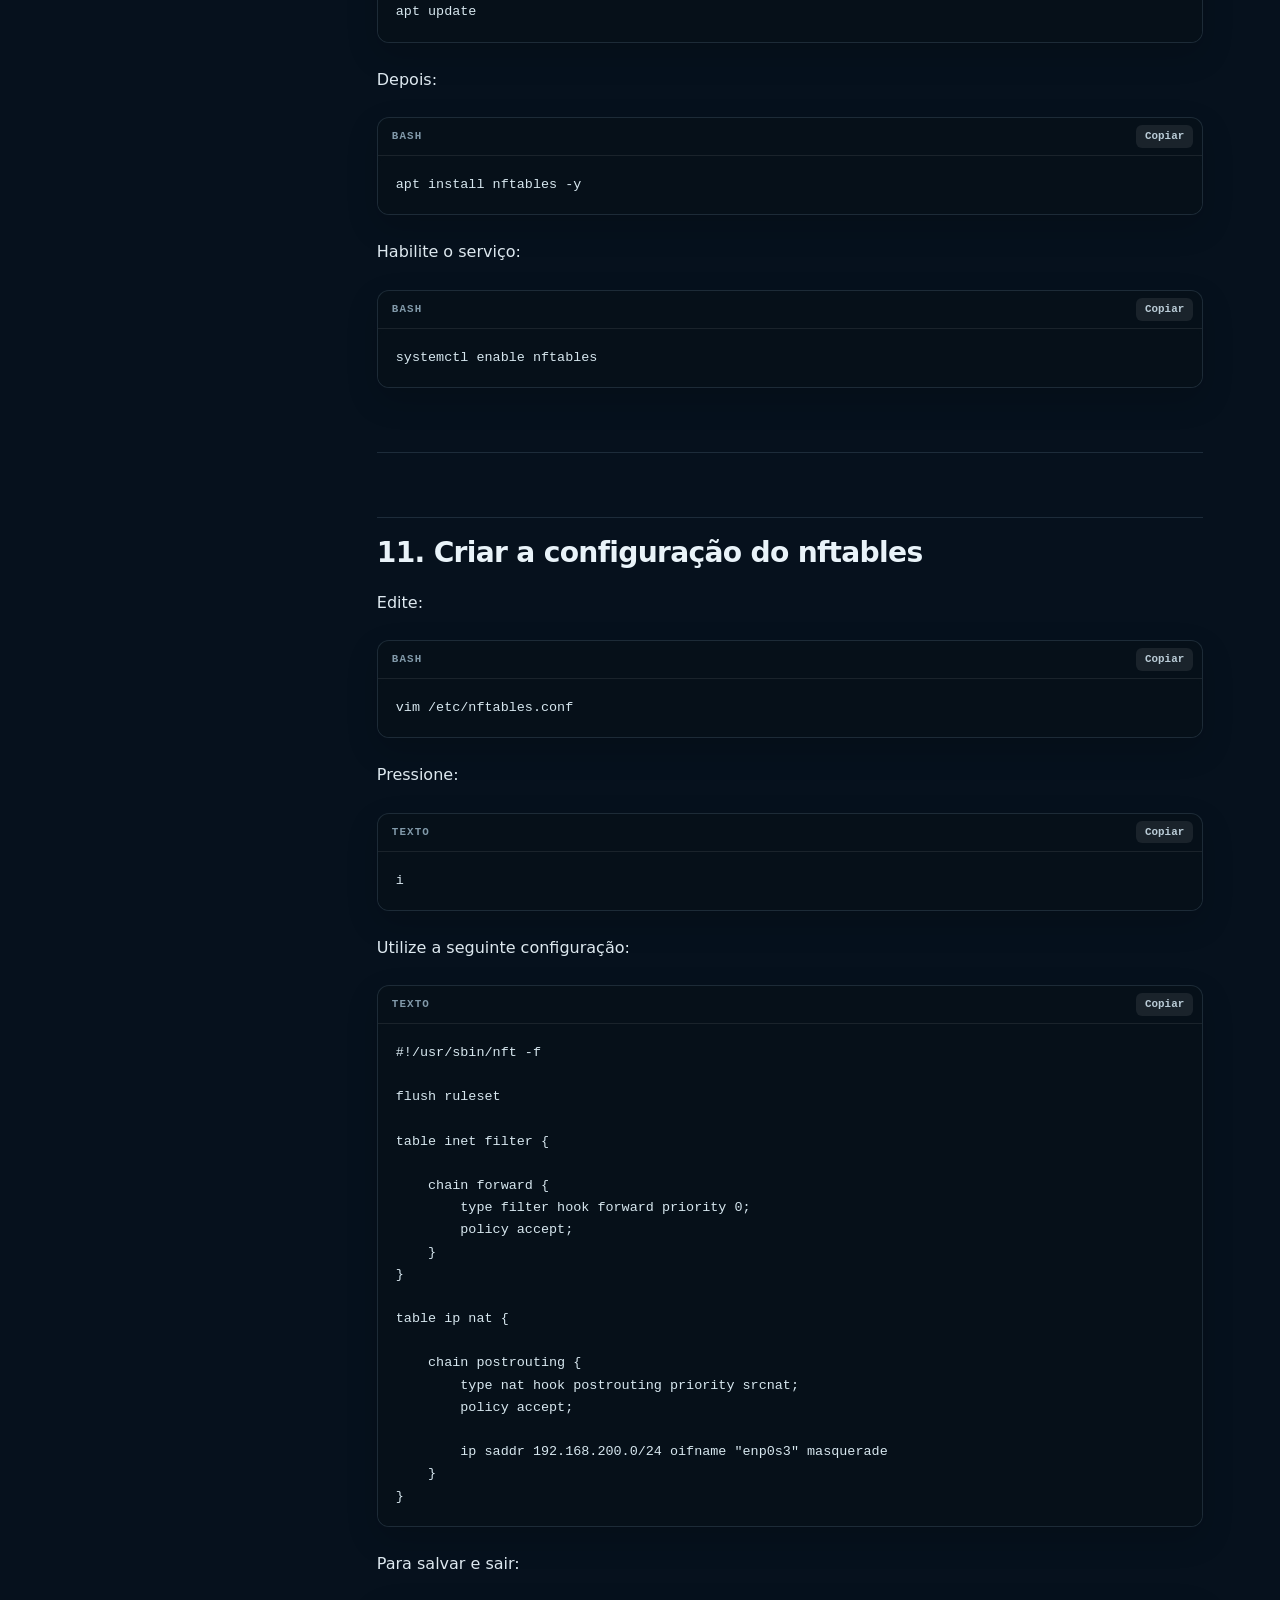
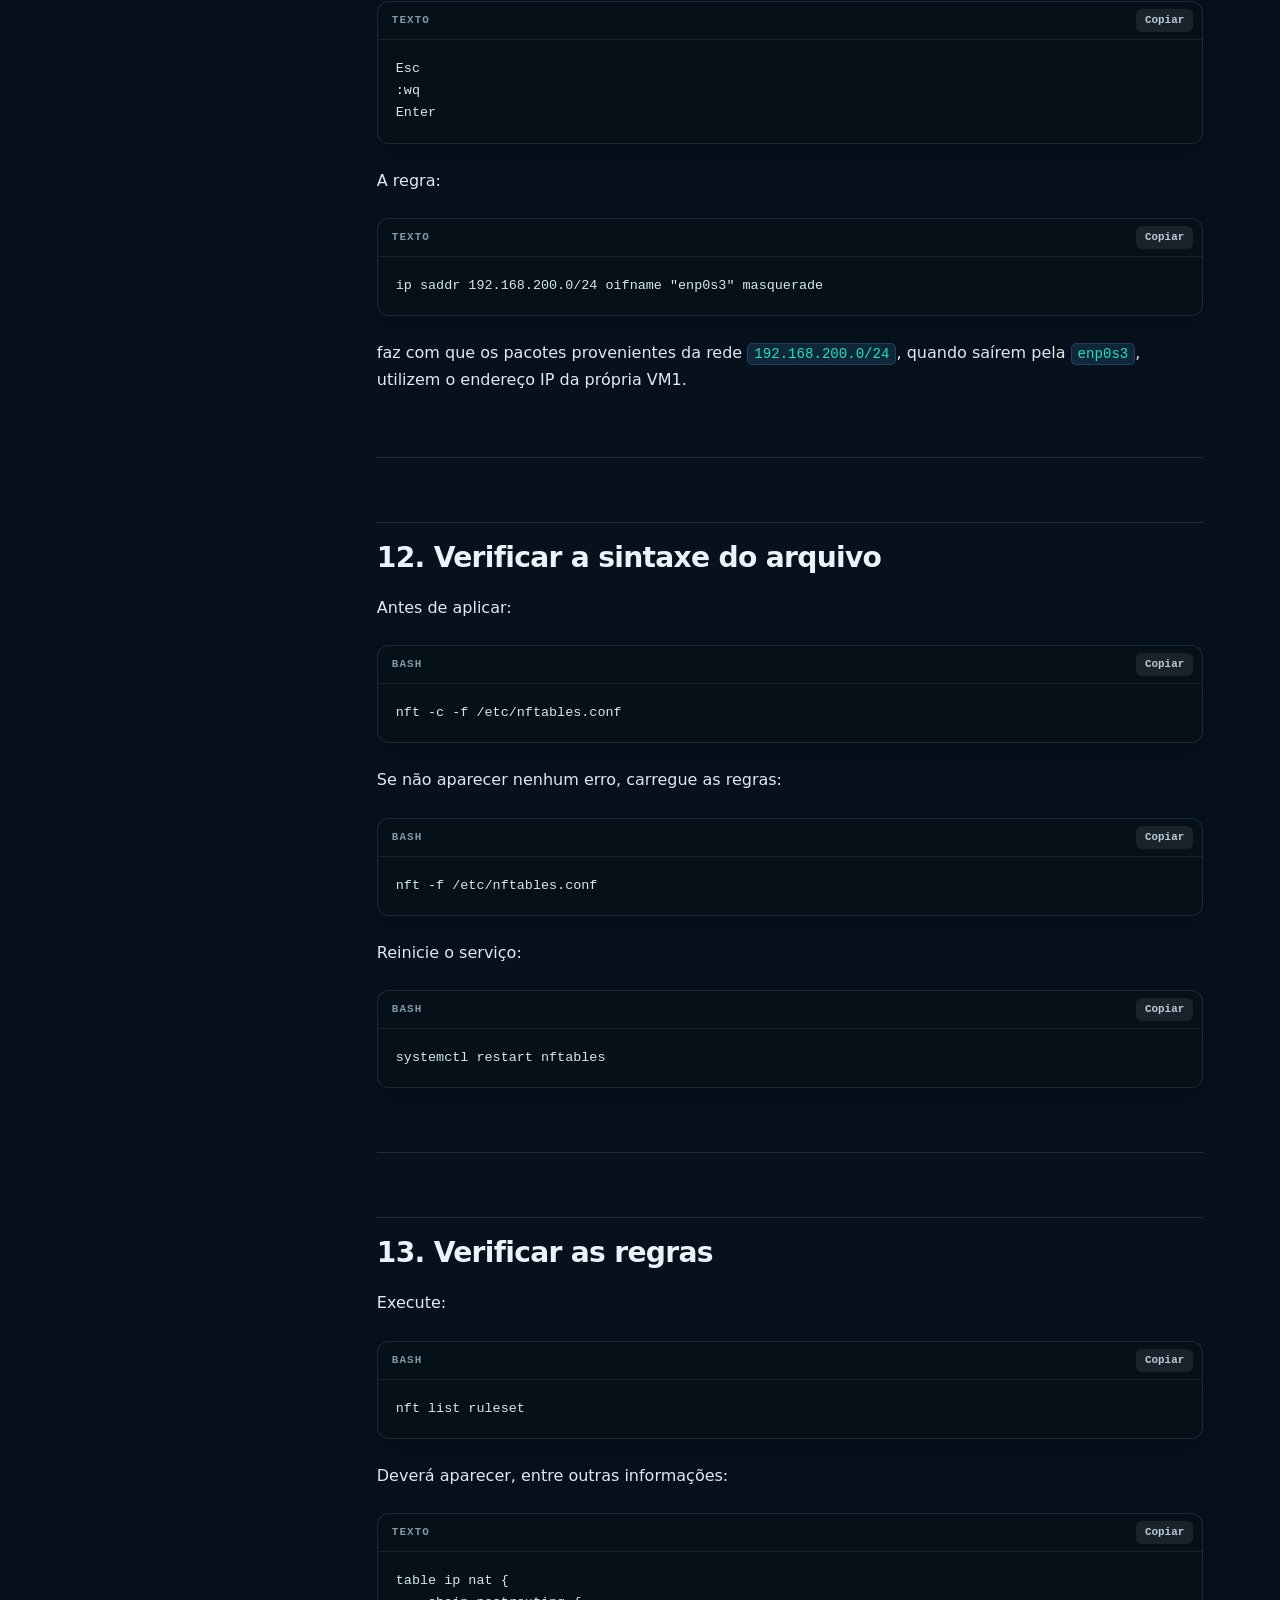
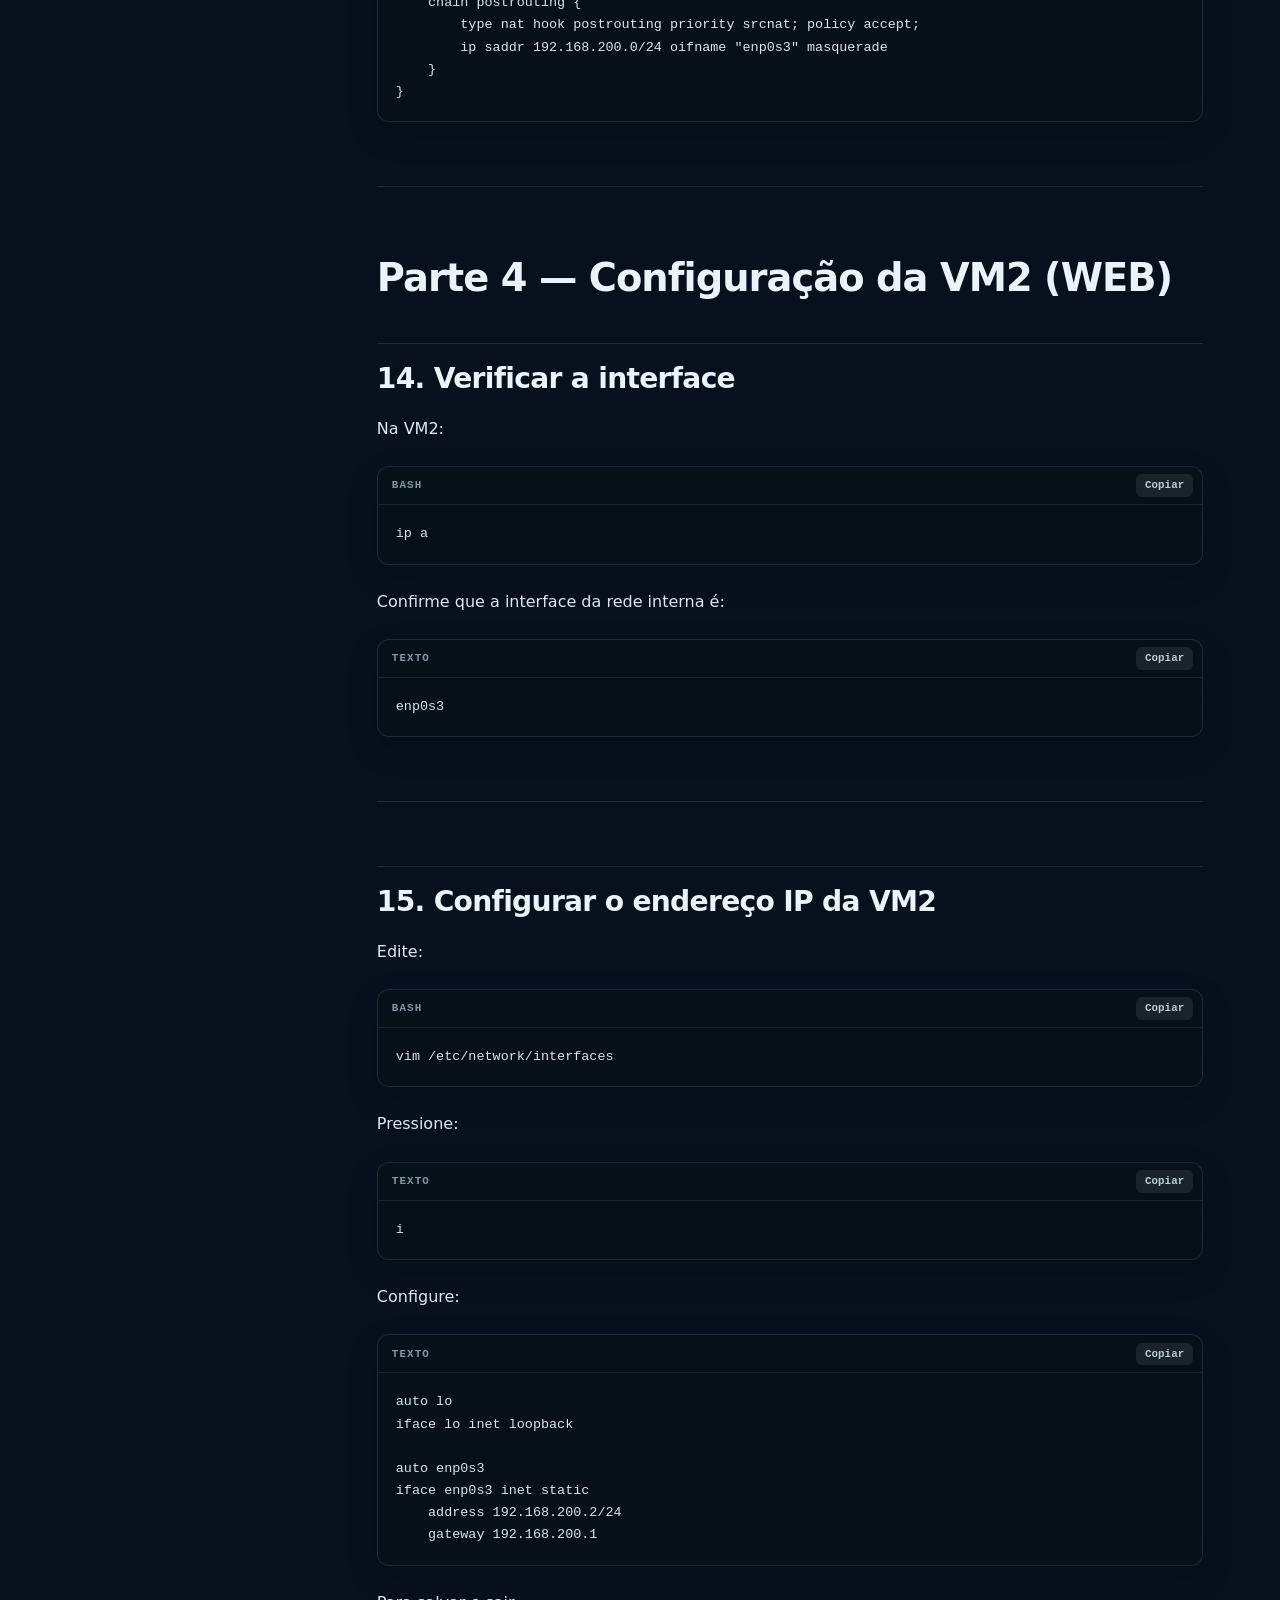
==== commit d62c7706: "Show topology image beside communication walkthrough" ====
--- a/docs/index.html
+++ b/docs/index.html
@@ -91,6 +91,12 @@
       |
   Internet
 </code></pre>
+<figure class="network-card topology-image">
+<a href="assets/topologia-debian13.png" target="_blank" rel="noopener" aria-label="Abrir topologia de rede em tamanho original">
+<img src="assets/topologia-debian13.png" alt="Topologia da comunicação: VM2 WEB na rede 192.168.200.0/24 acessa a Internet pela VM1 NS1 e pelo NAT VirtualBox. Cliente previsto para etapa futura." width="1024" height="572" loading="lazy">
+</a>
+<figcaption>Topologia do laboratório <a href="assets/topologia-debian13.png" target="_blank" rel="noopener">Ampliar imagem ↗</a></figcaption>
+</figure>
 <hr />
 <h1 id="parte-1-configuracao-da-vm1-ns1">Parte 1 — Configuração da VM1 (NS1)</h1>
 <h2 id="verificar-as-interfaces-de-rede">2. Verificar as interfaces de rede</h2>
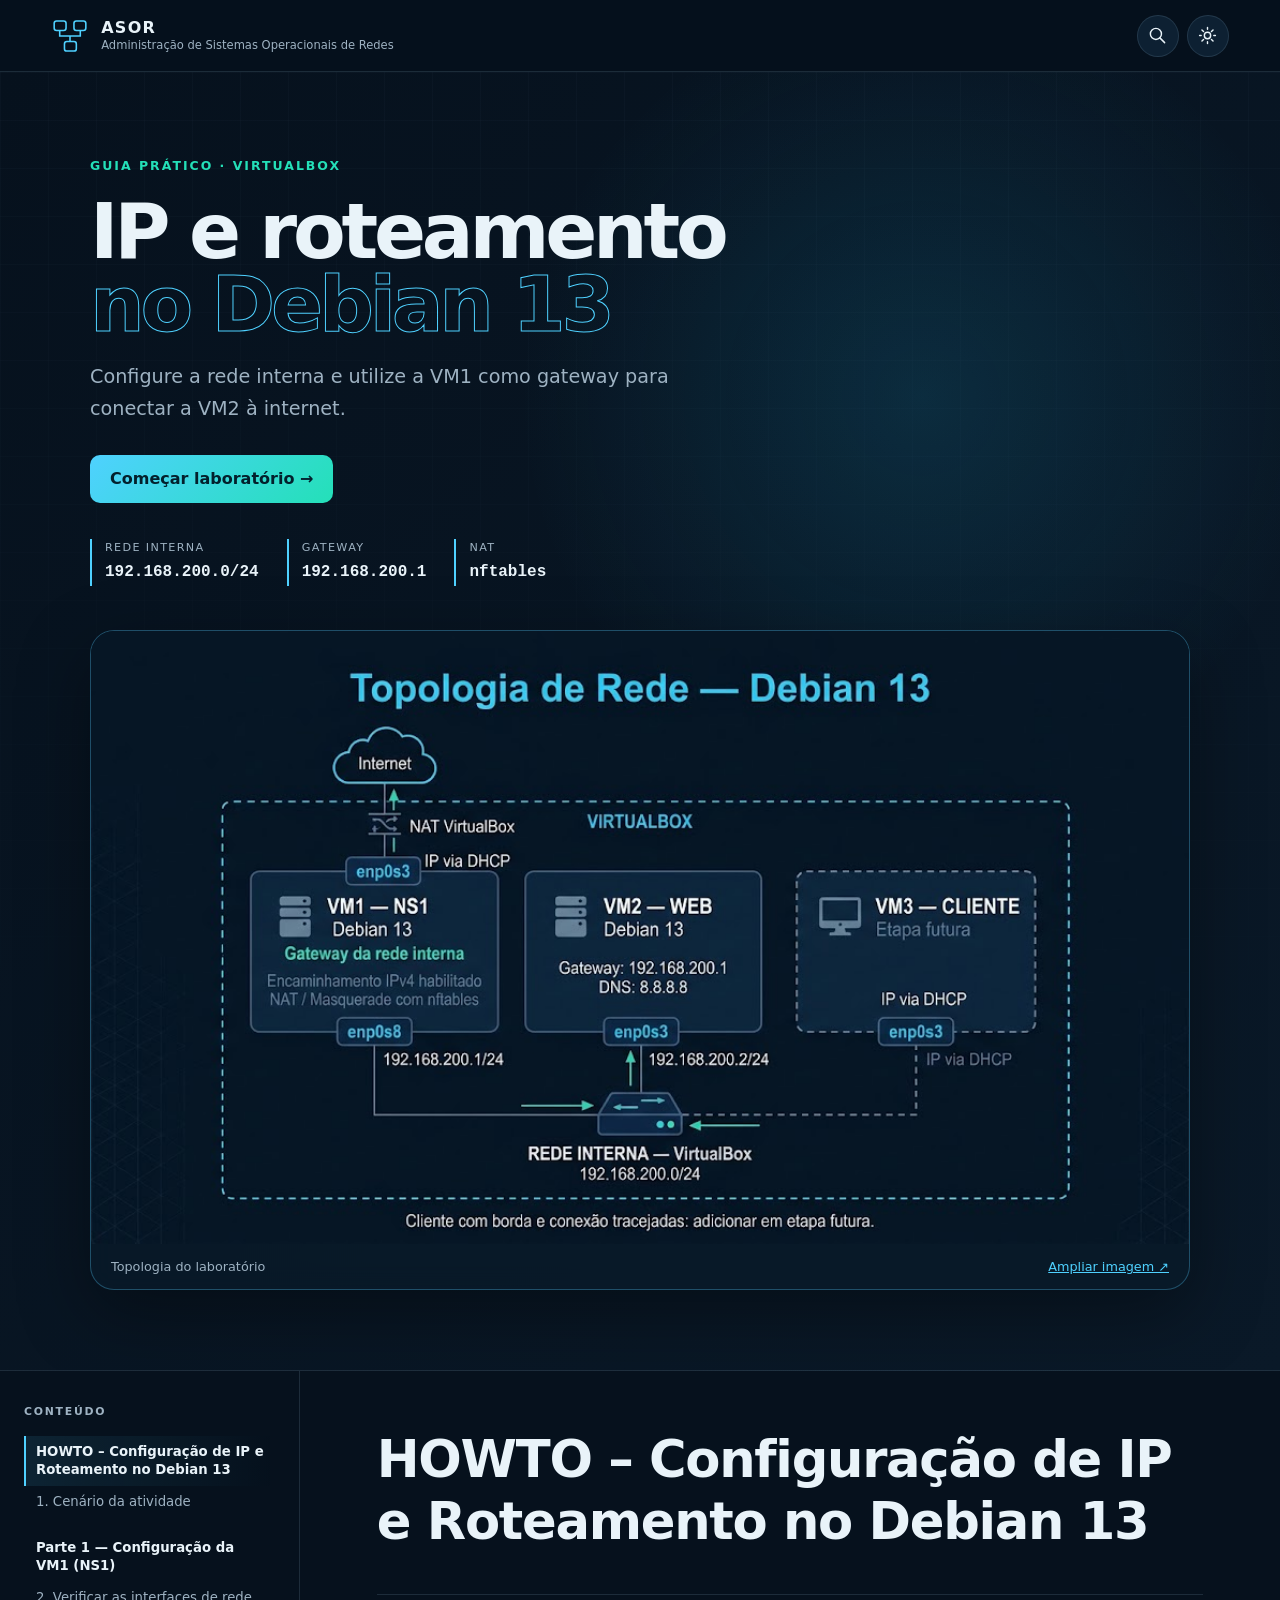
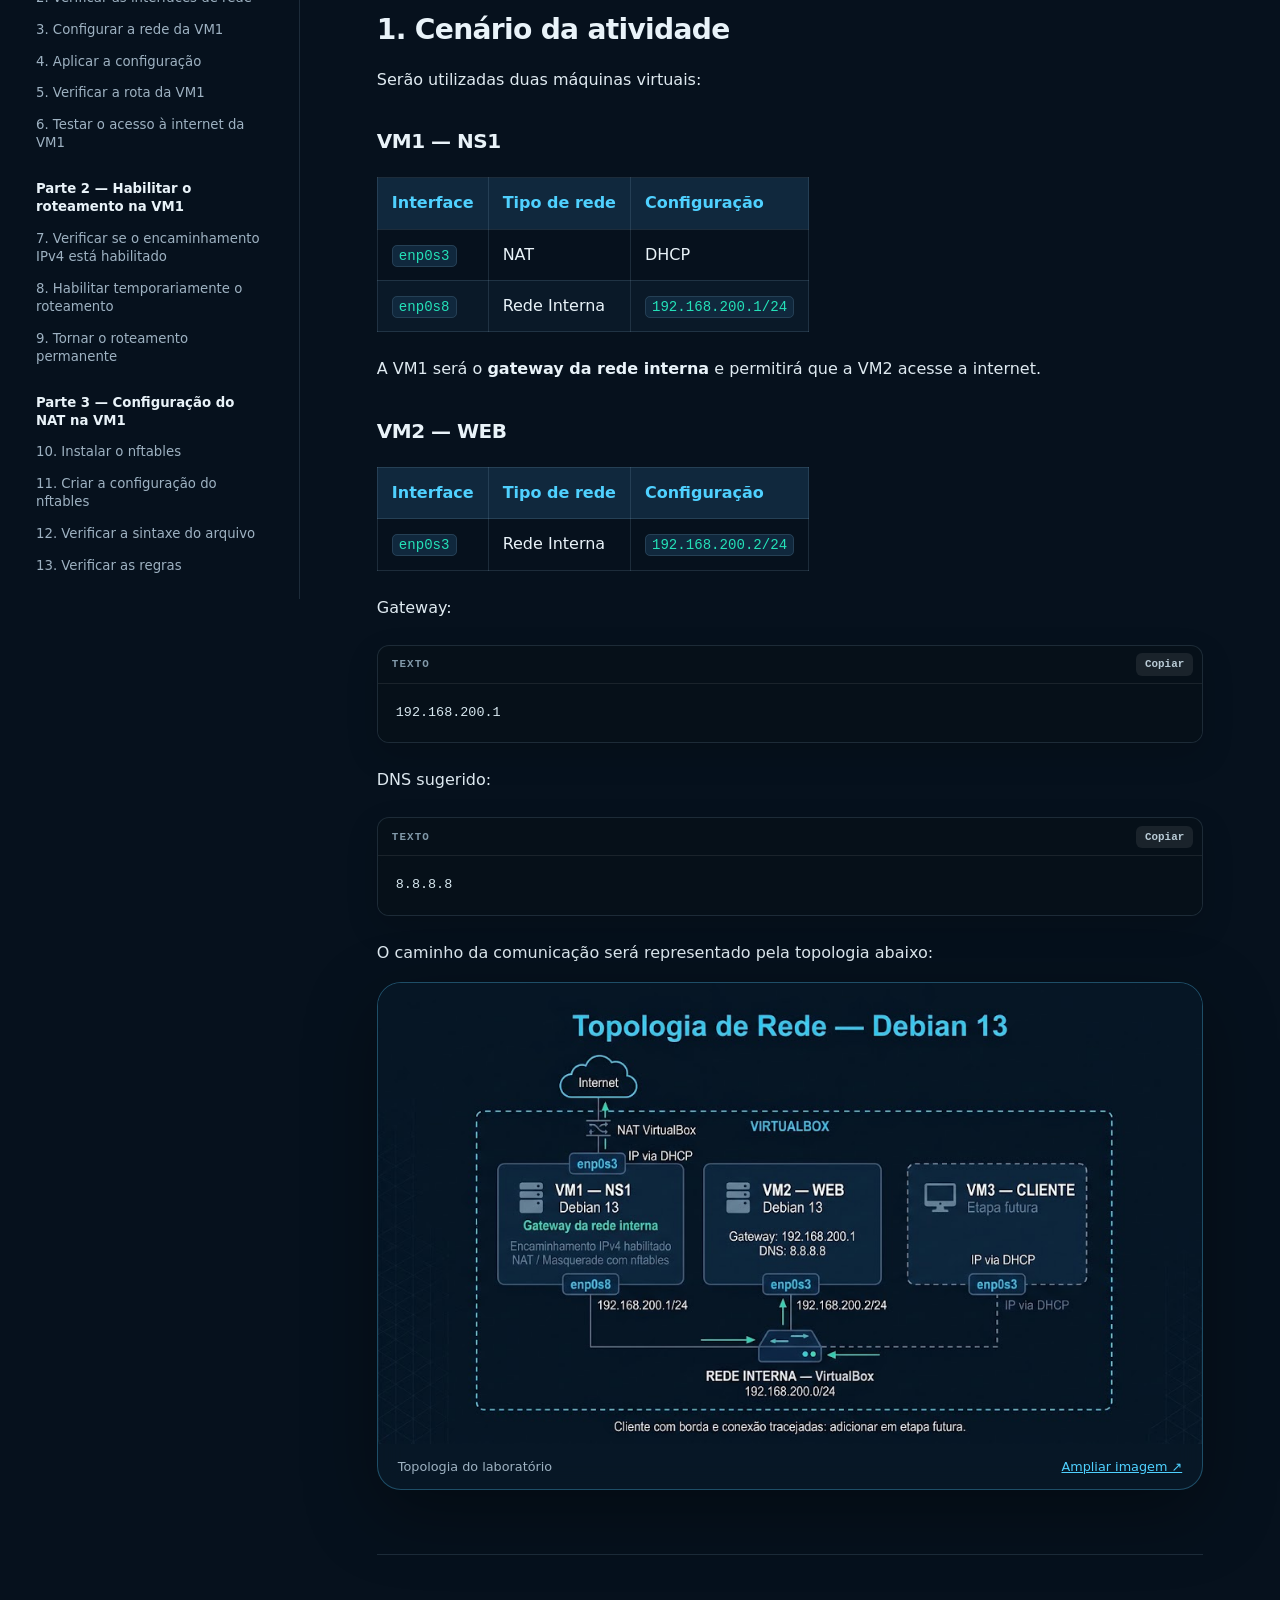
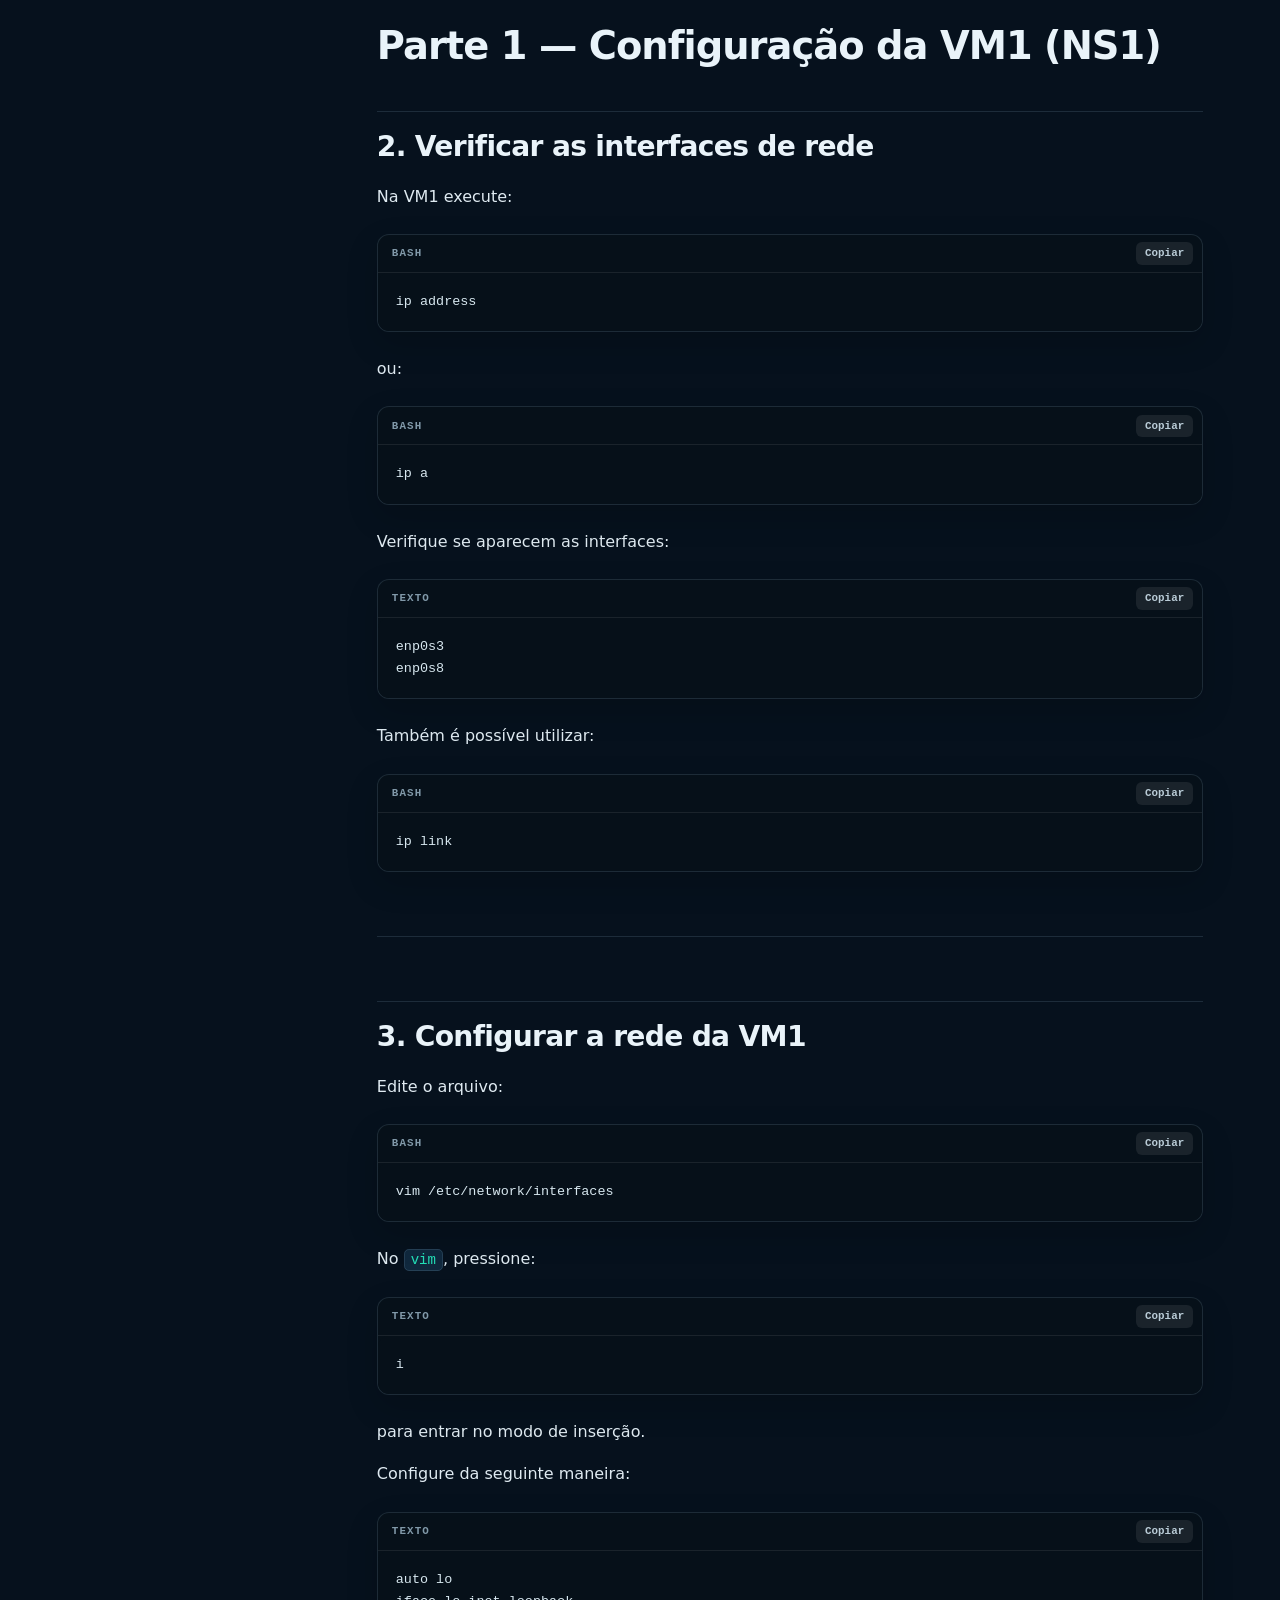
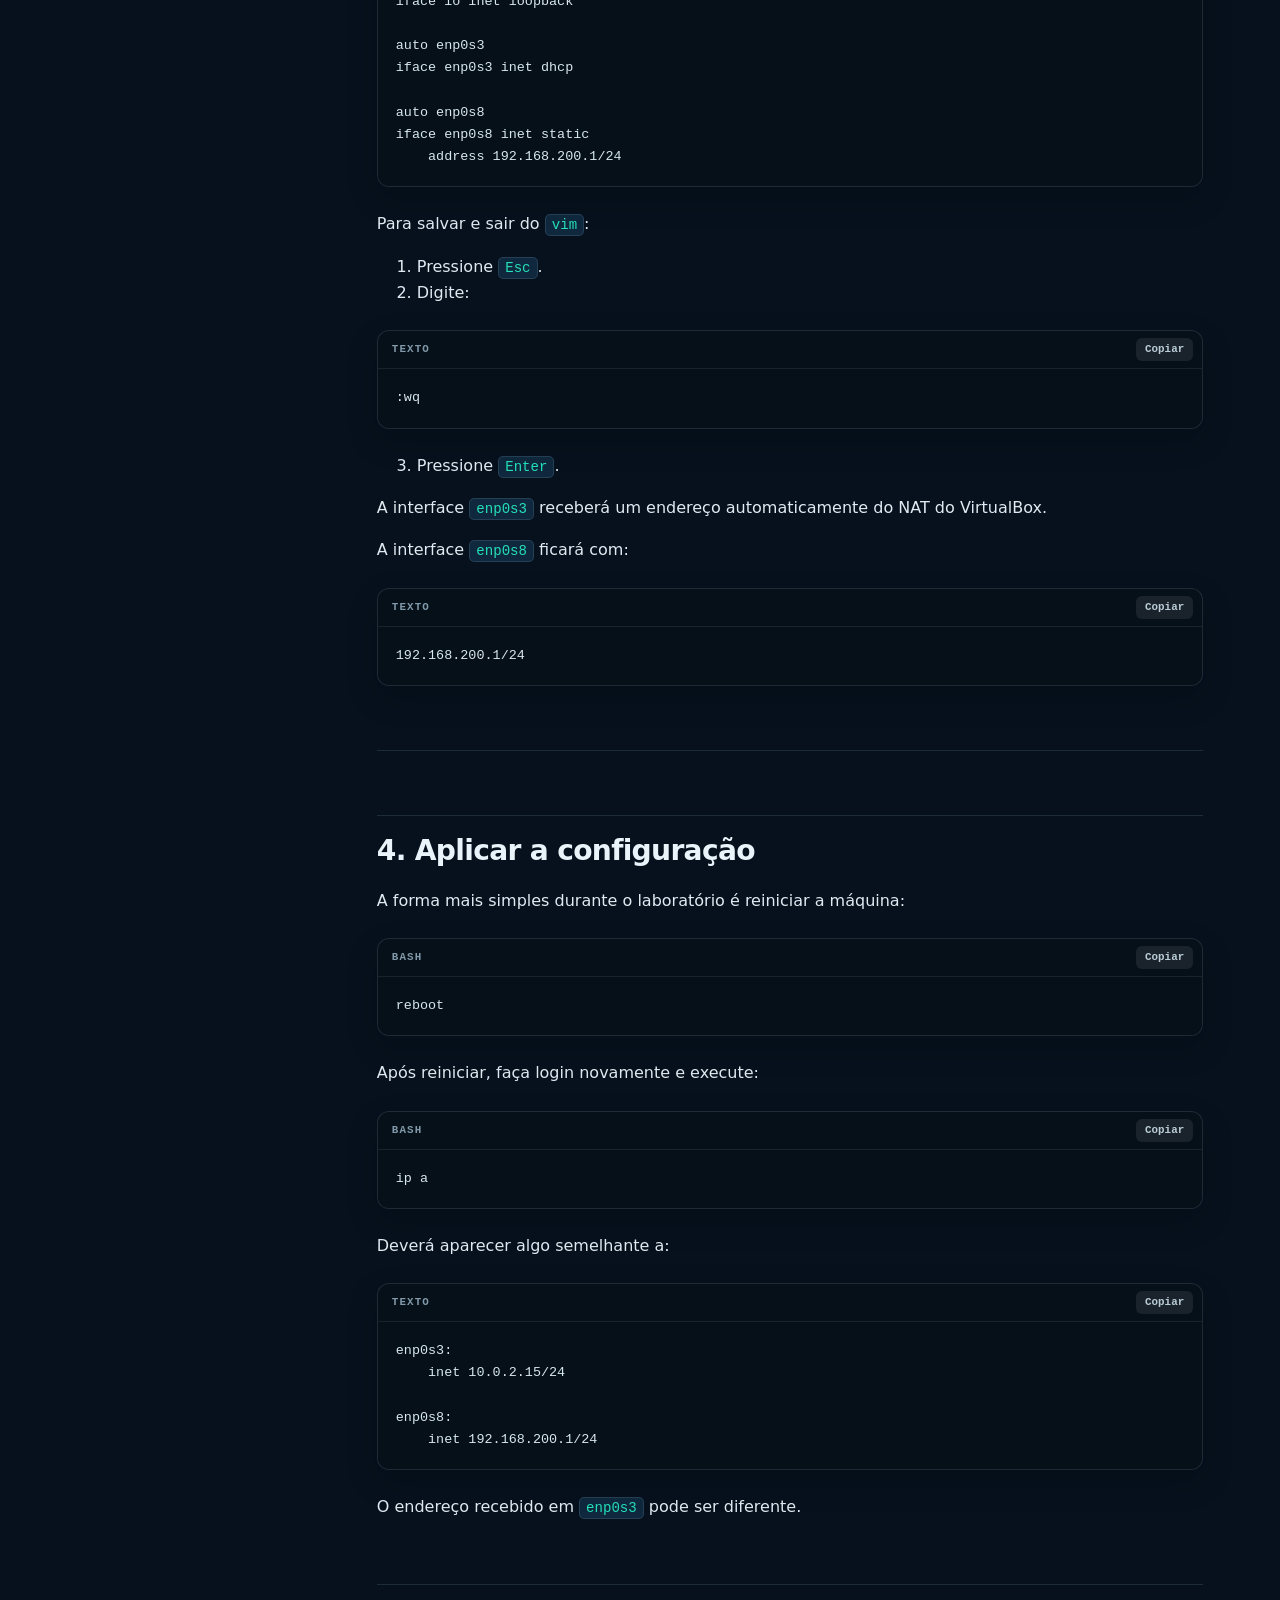
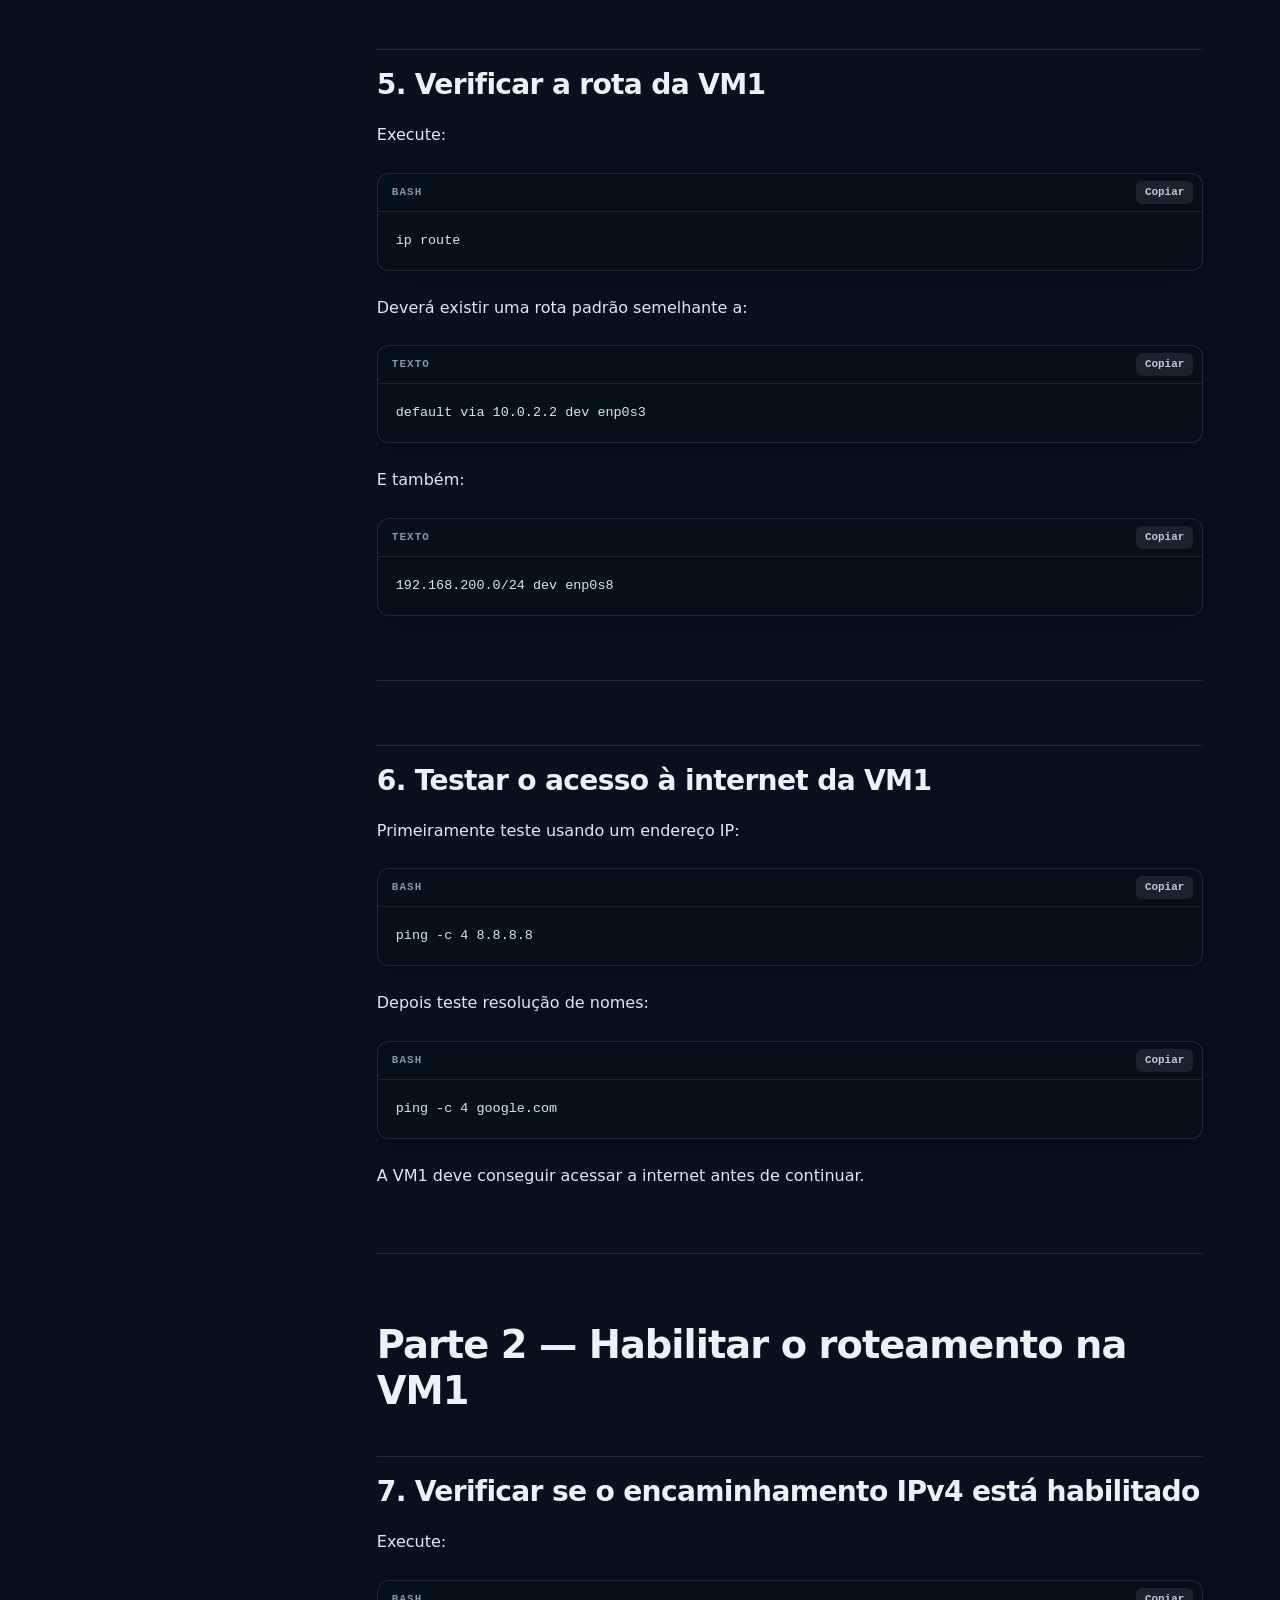
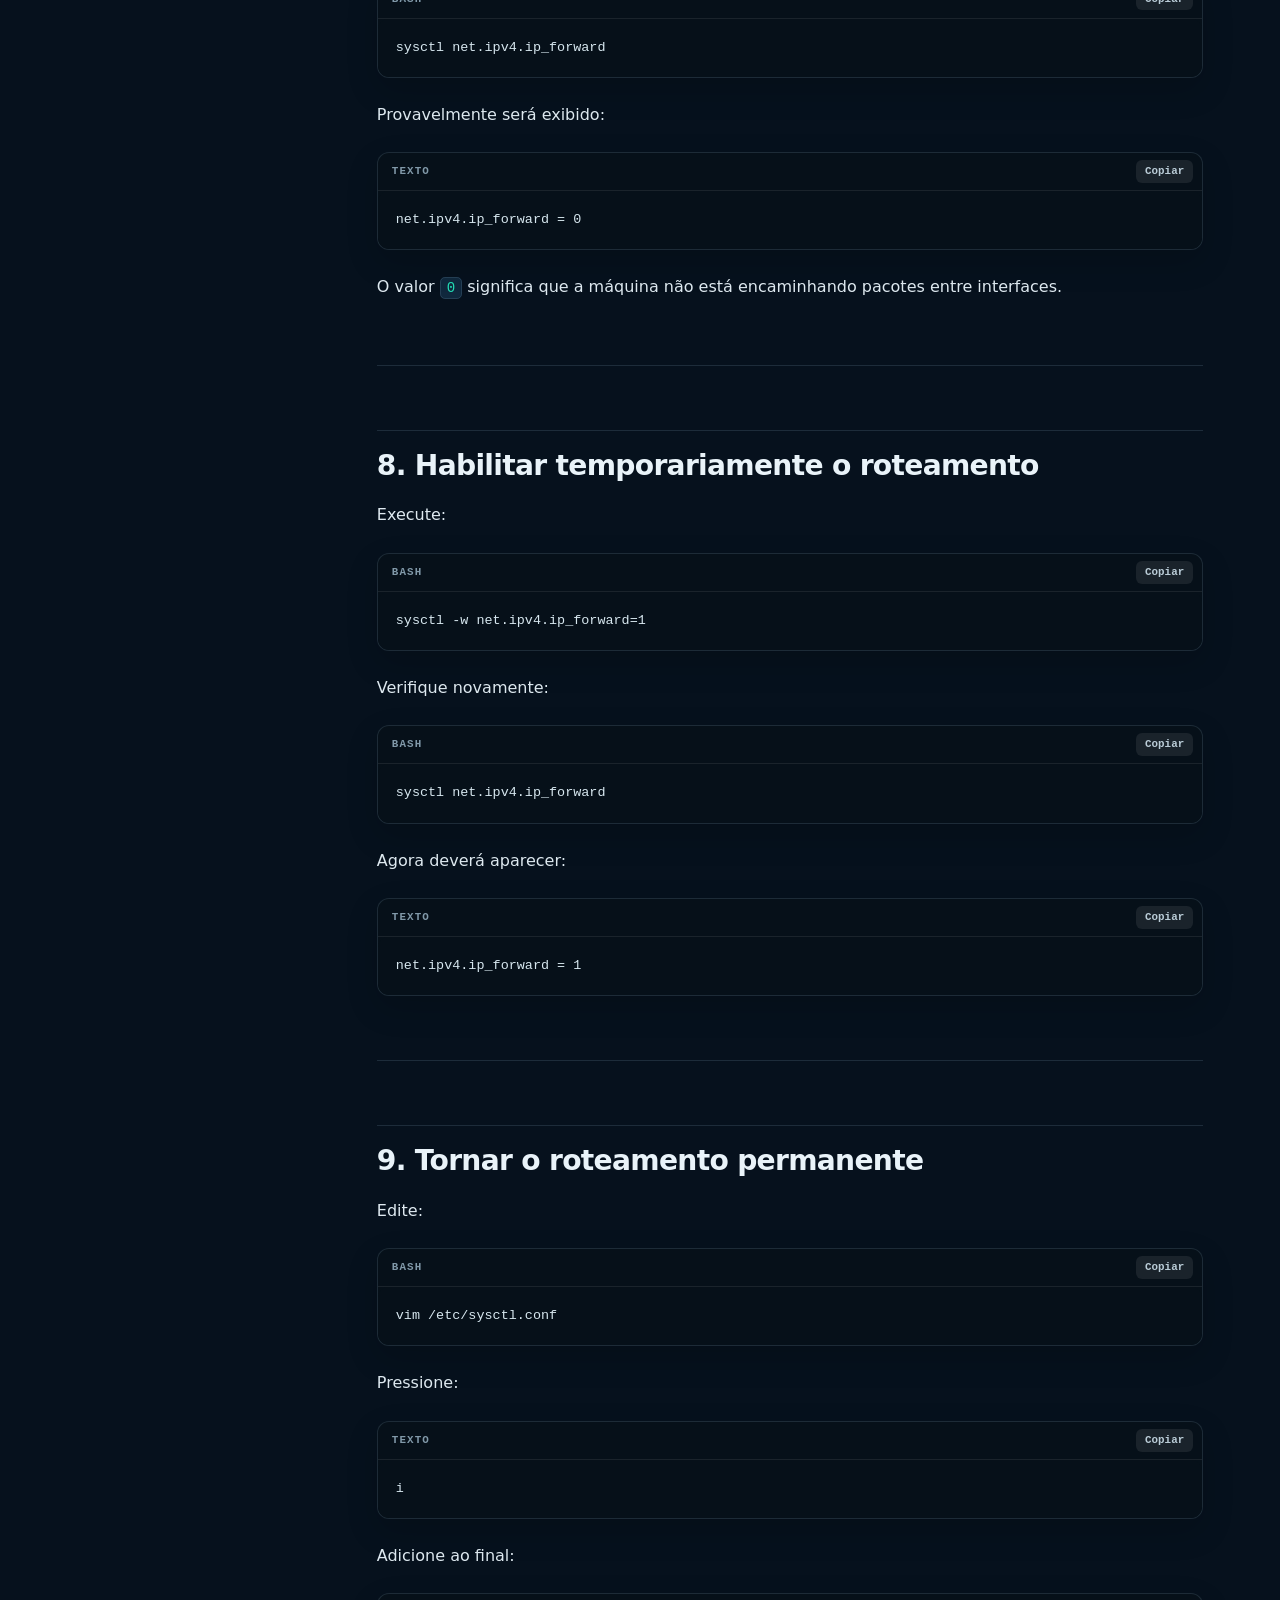
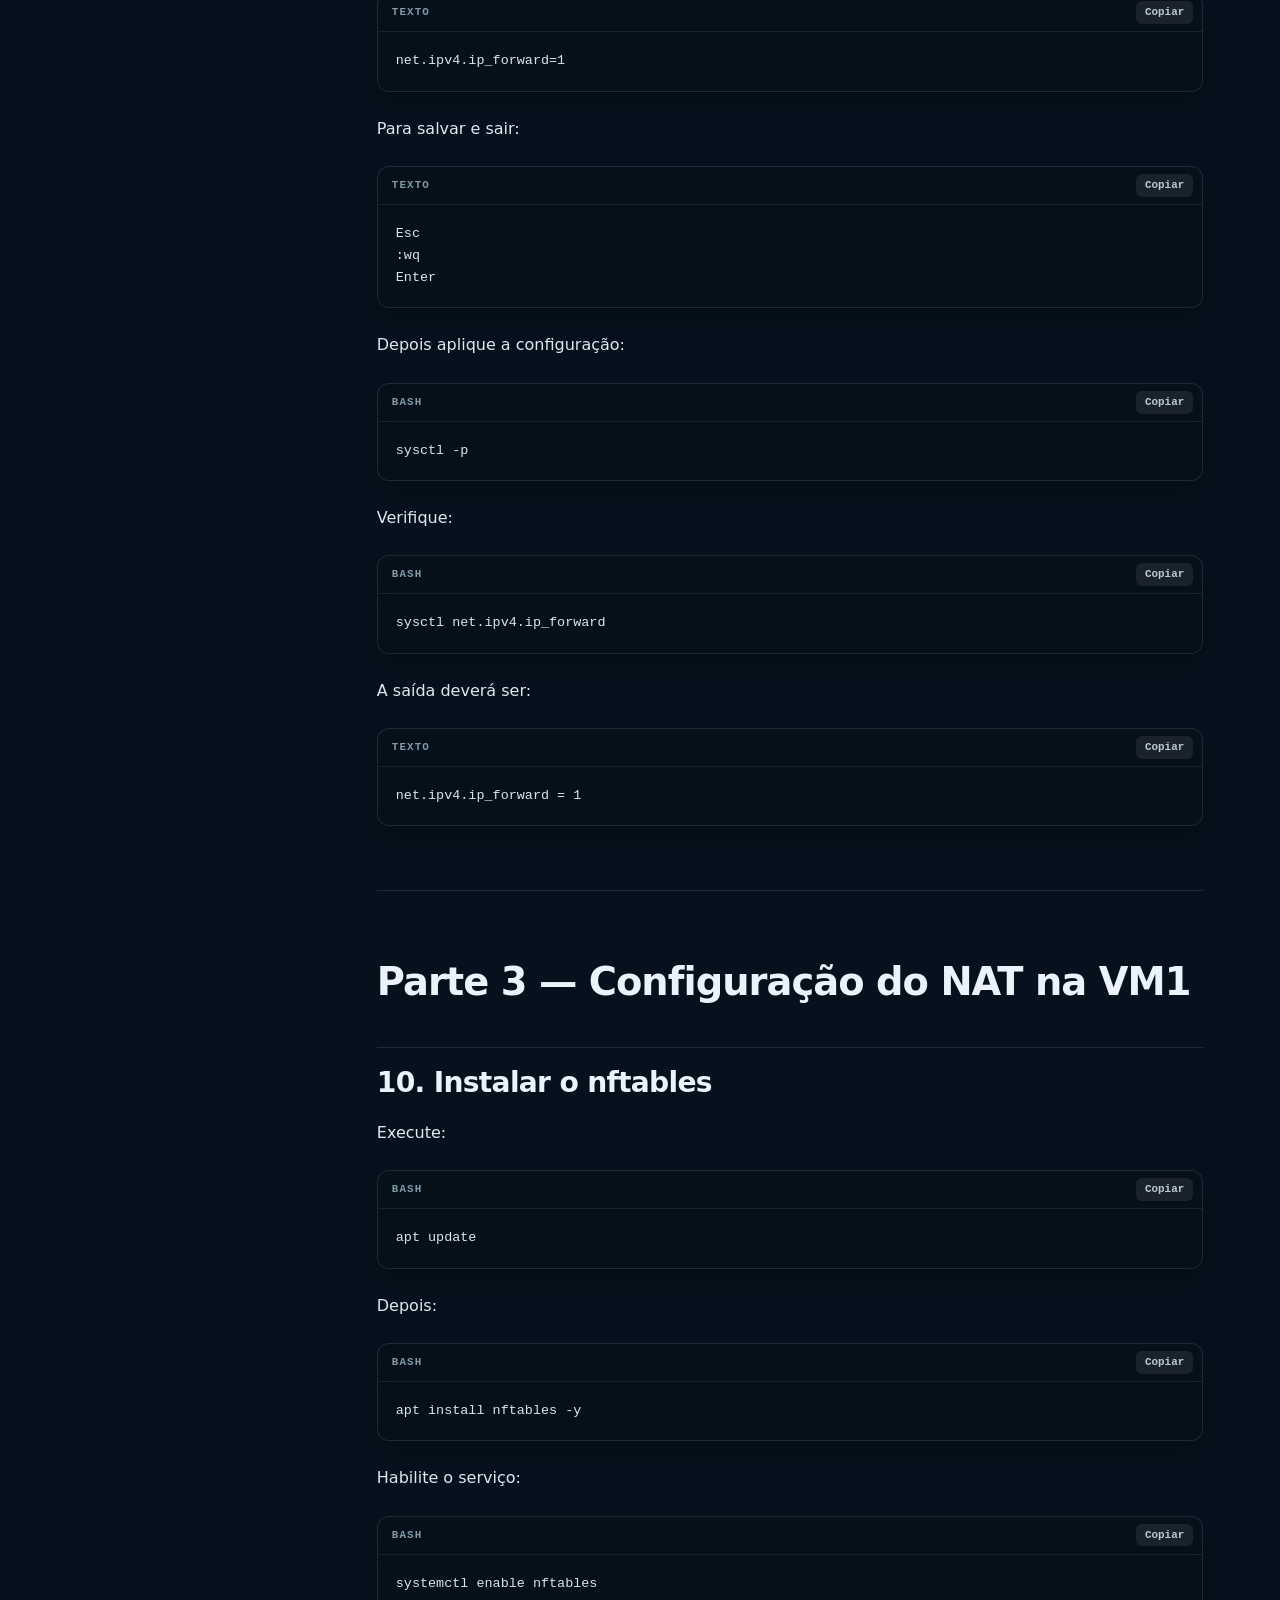
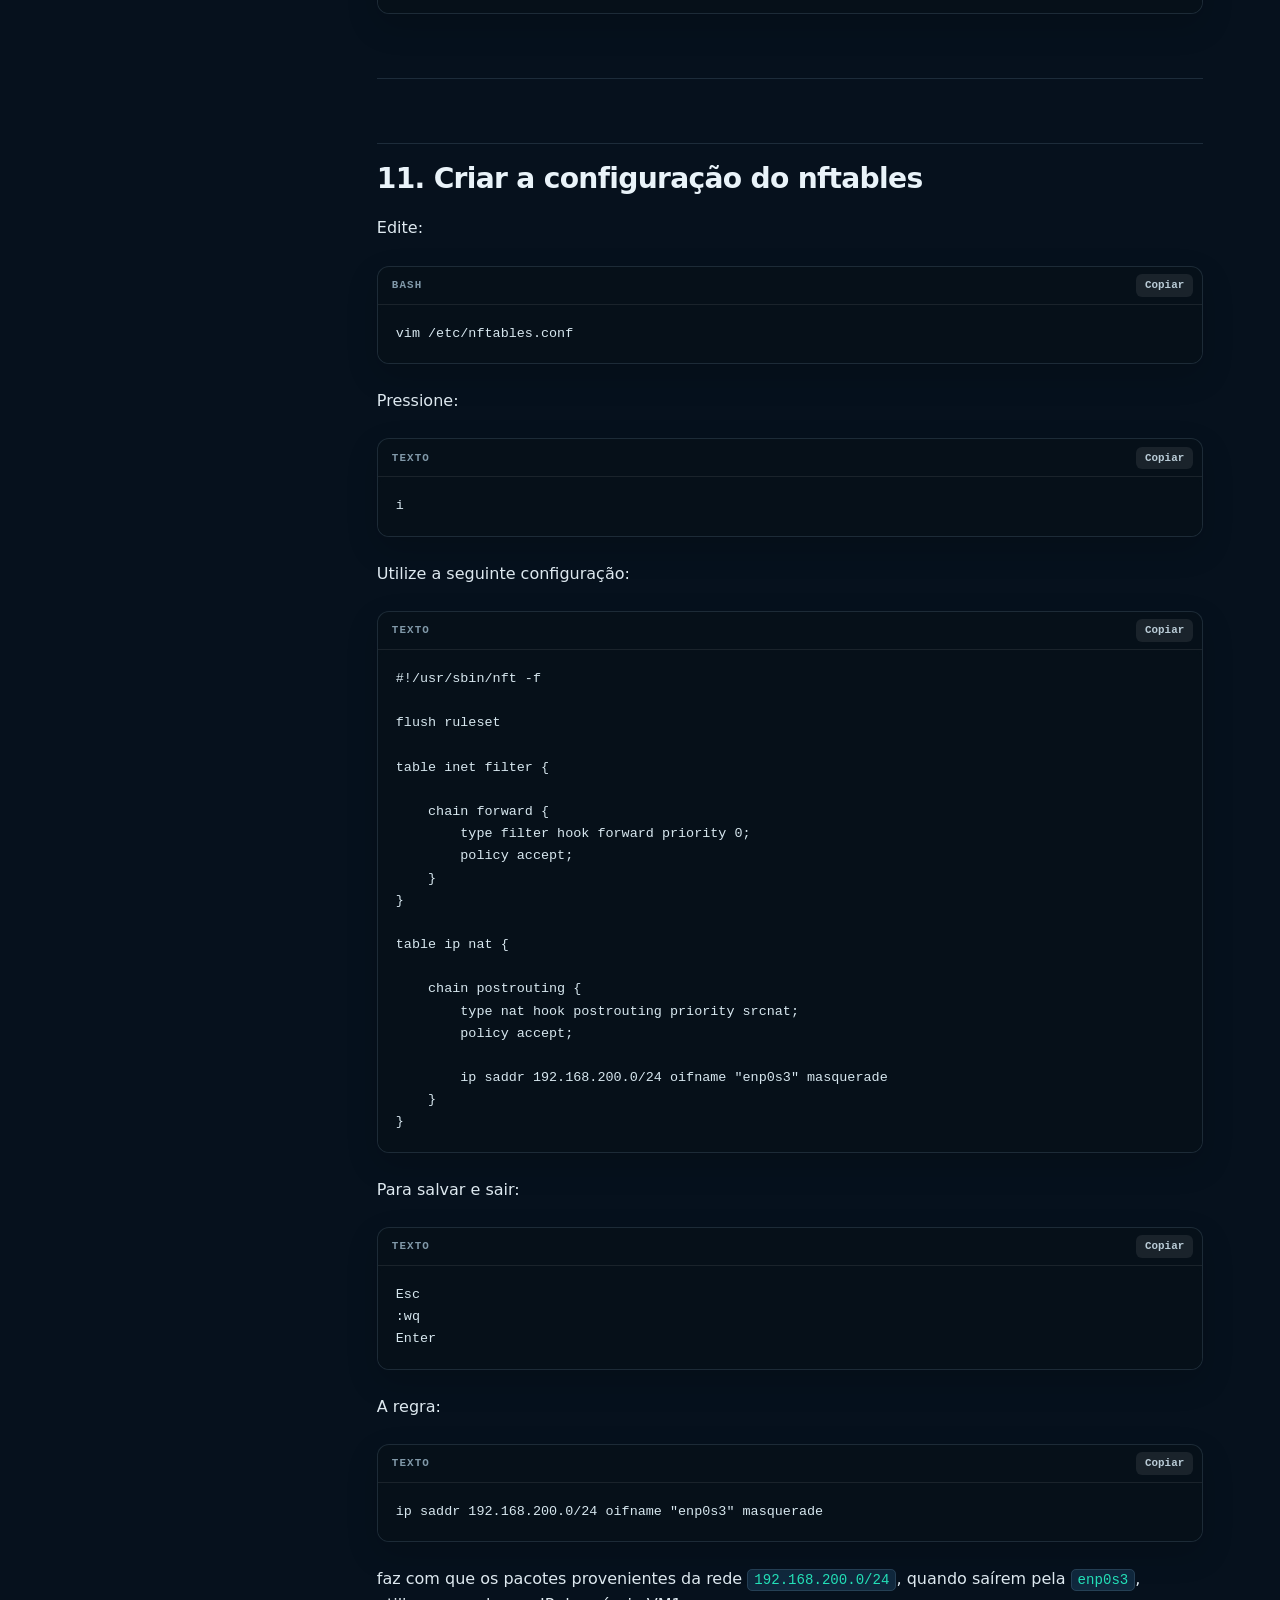
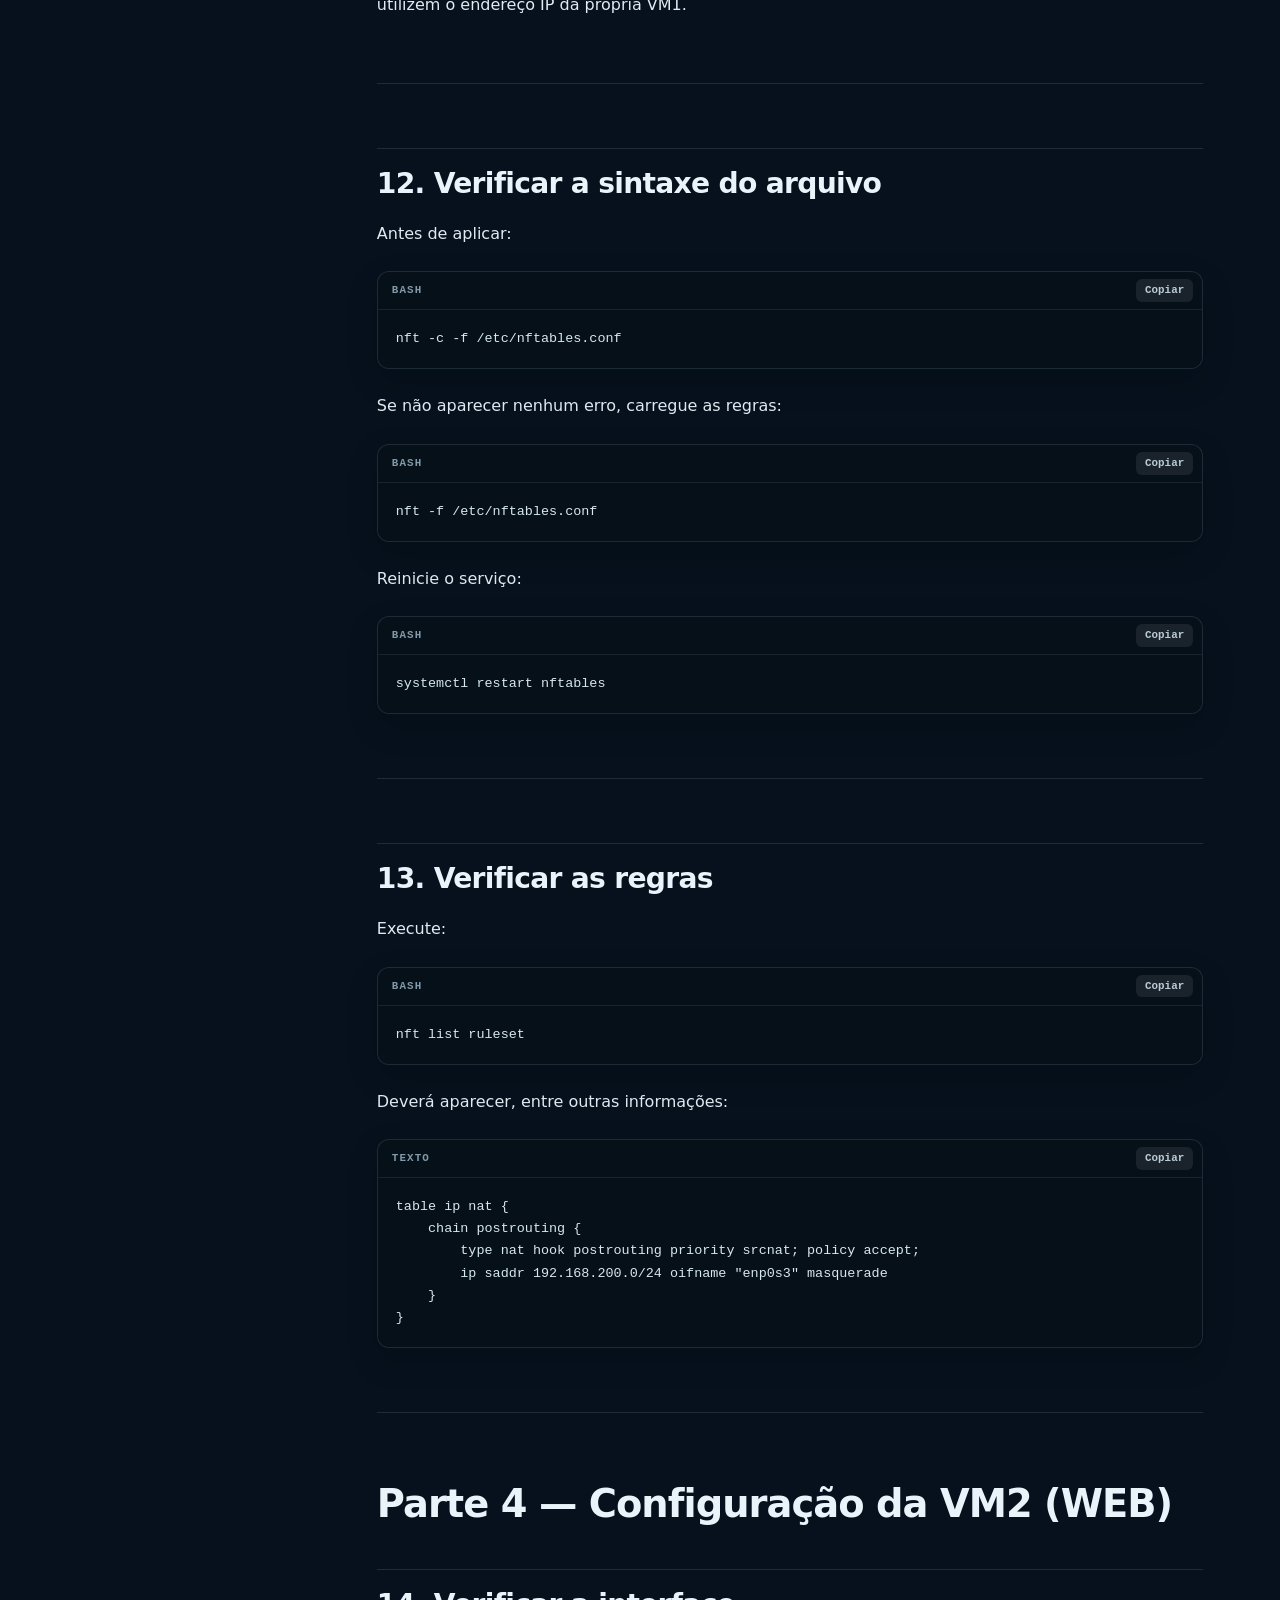
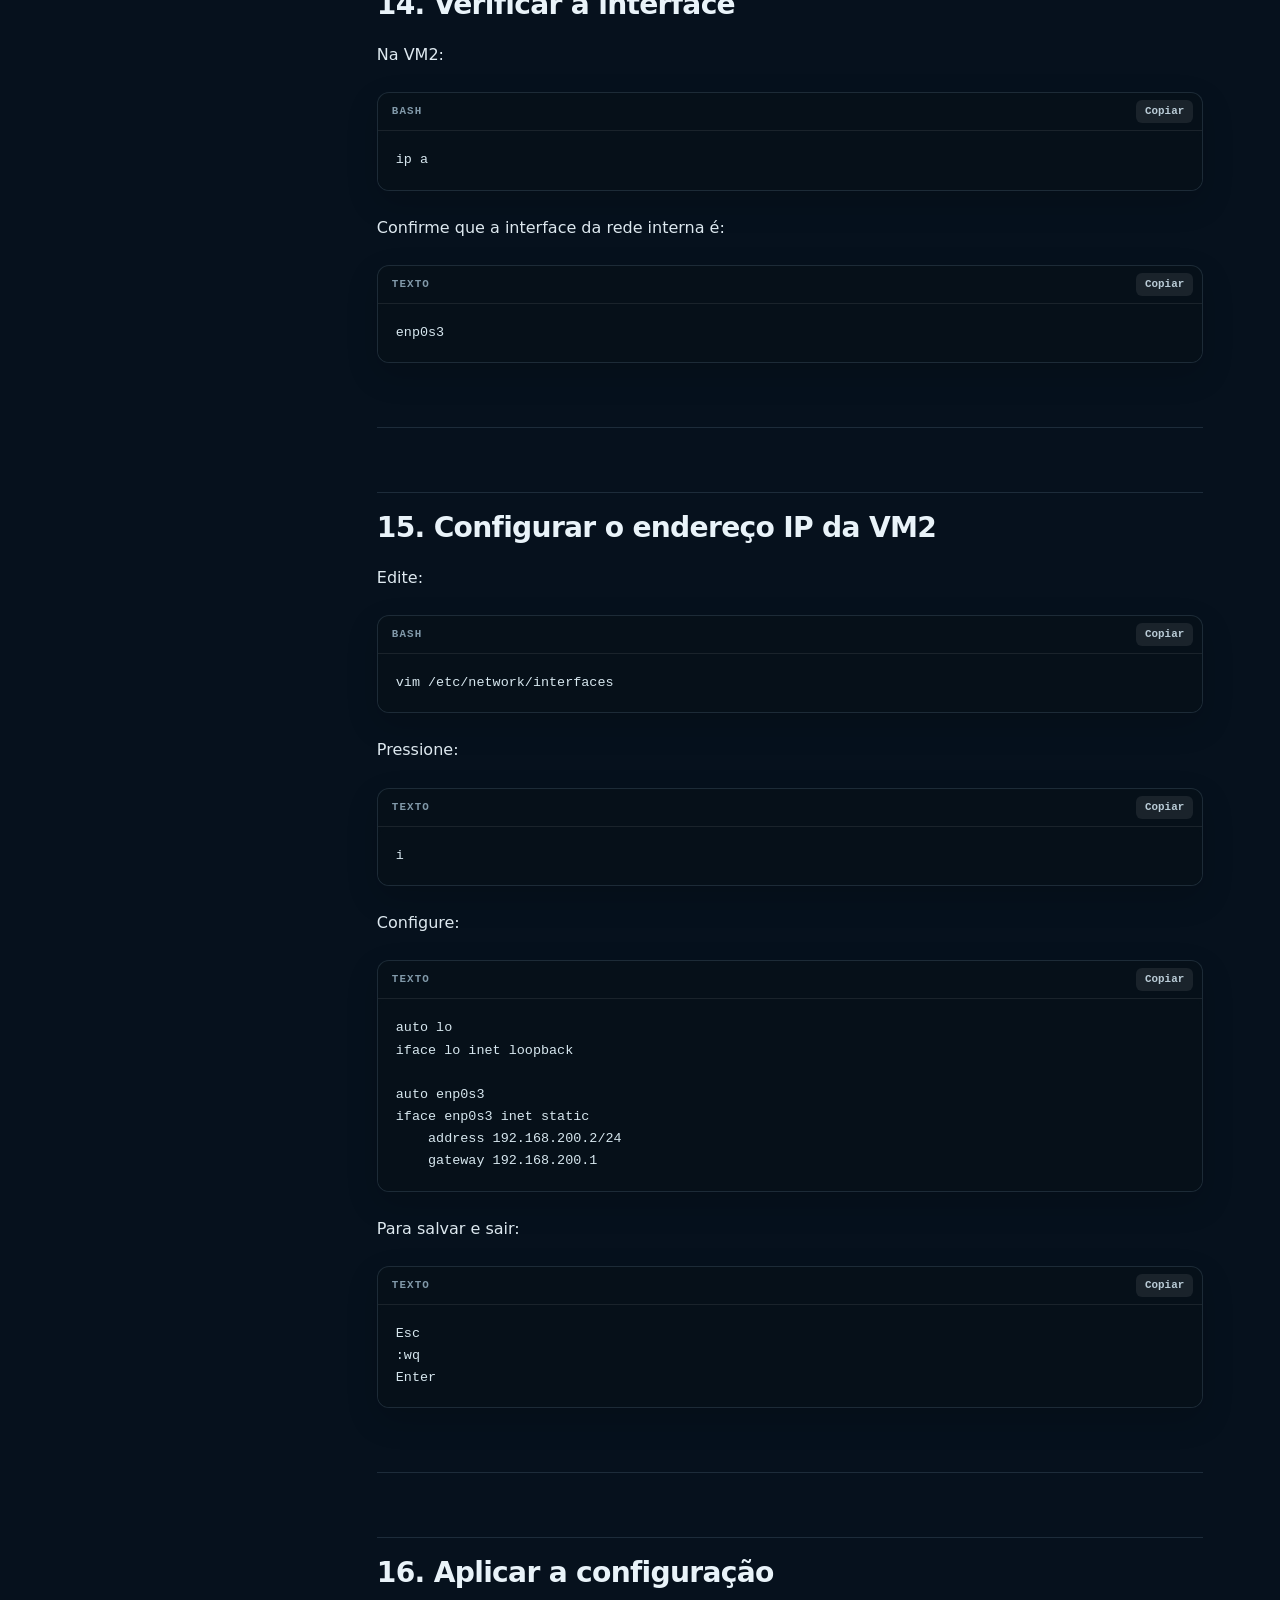
==== commit 94192791: "Show topology image beside communication" ====
--- a/docs/index.html
+++ b/docs/index.html
@@ -77,19 +77,8 @@
 <p>DNS sugerido:</p>
 <pre><code class="language-text">8.8.8.8
 </code></pre>
-<p>O caminho da comunicação será:</p>
-<pre><code class="language-text">VM2 (WEB)
-192.168.200.2
-      |
-      |
-192.168.200.1
-VM1 (NS1)
-      |
-   enp0s3
-      |
-    NAT
-      |
-  Internet
+<p>O caminho da comunicação será representado pela topologia abaixo:</p>
+
 </code></pre>
 <figure class="network-card topology-image">
 <a href="assets/topologia-debian13.png" target="_blank" rel="noopener" aria-label="Abrir topologia de rede em tamanho original">
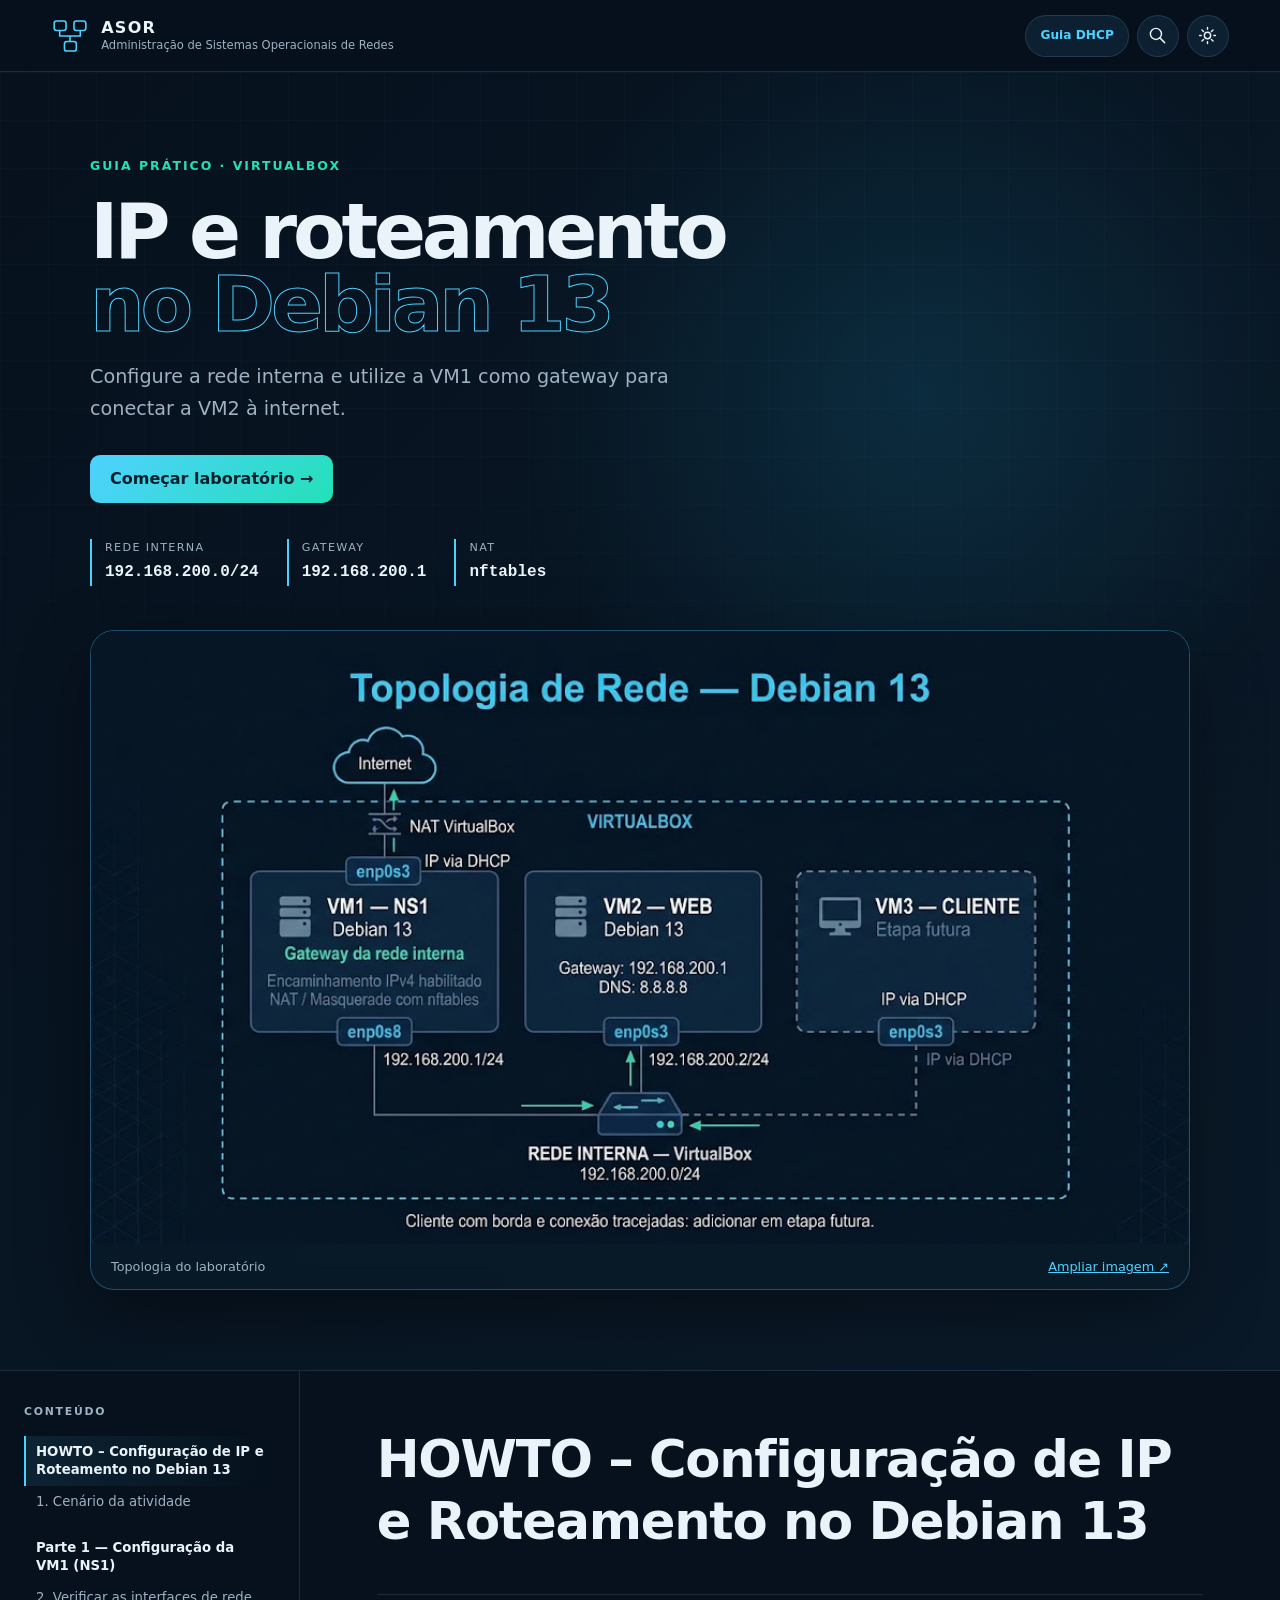
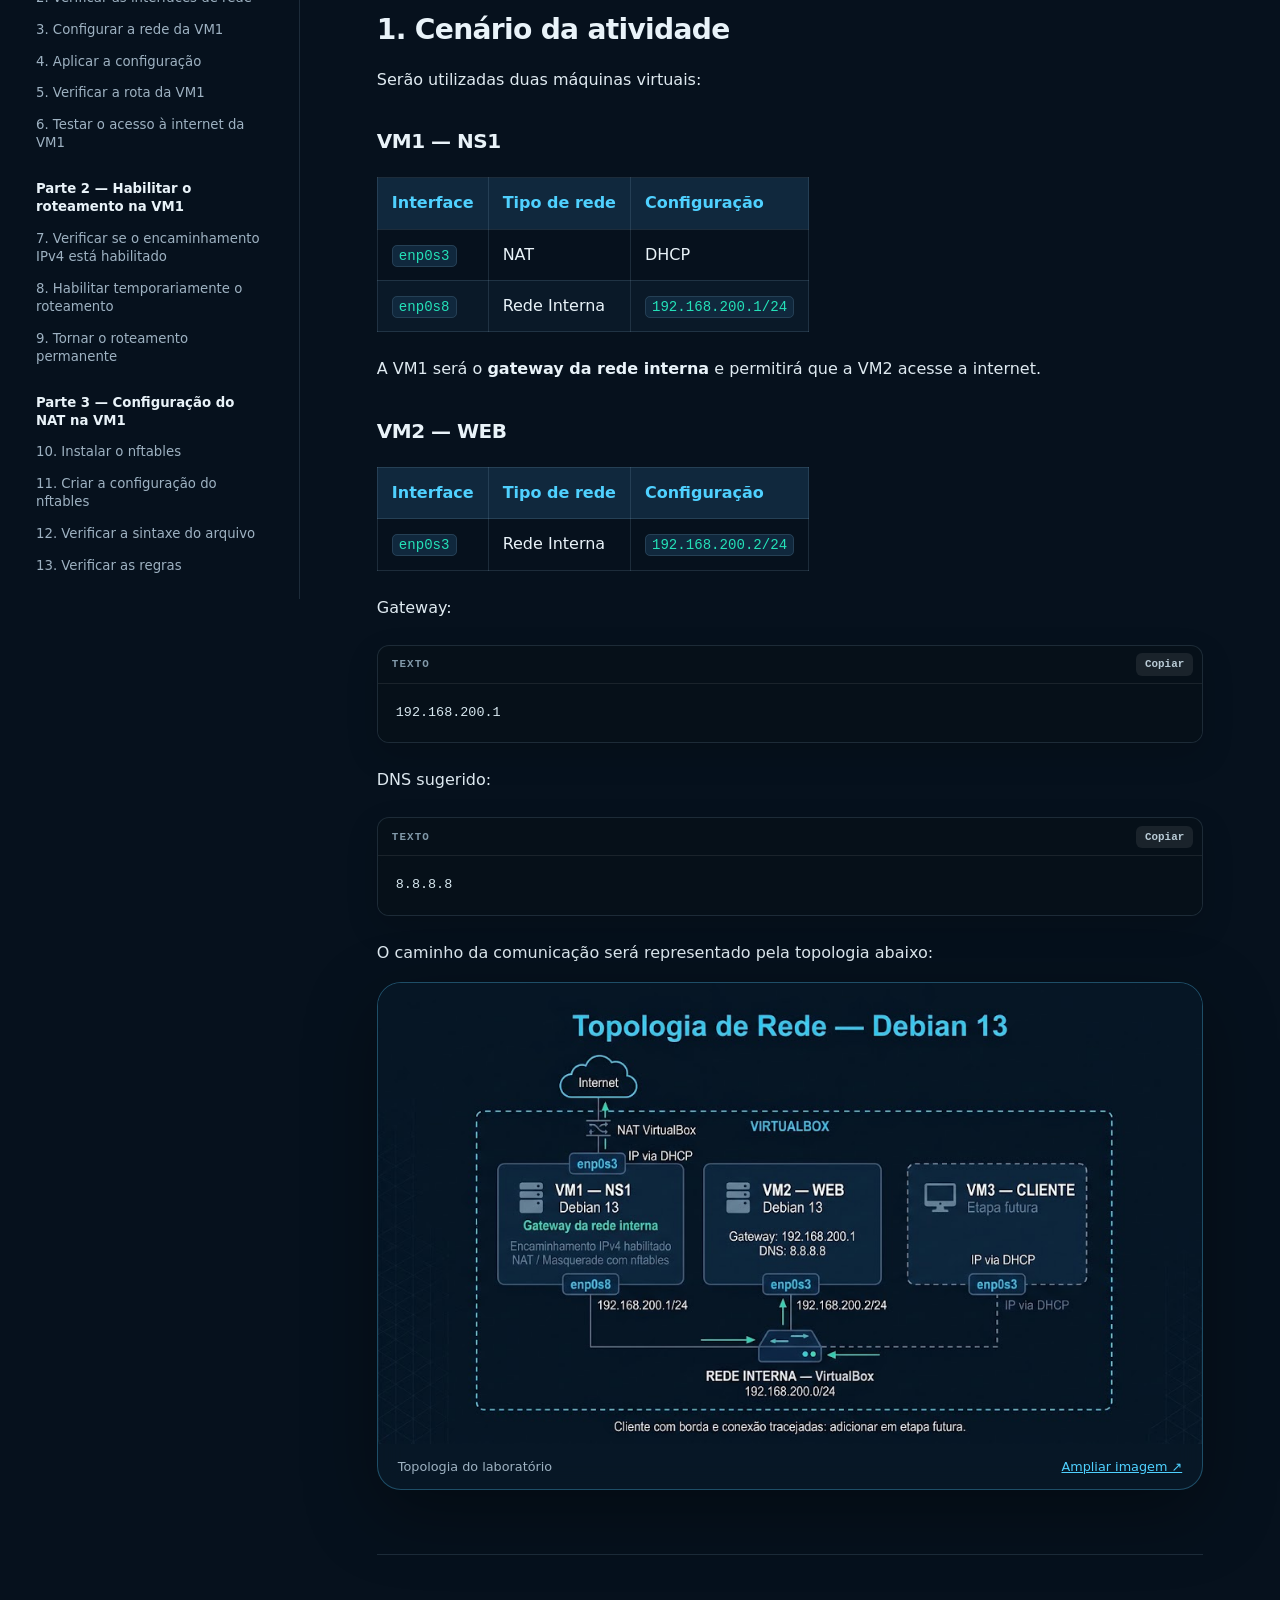
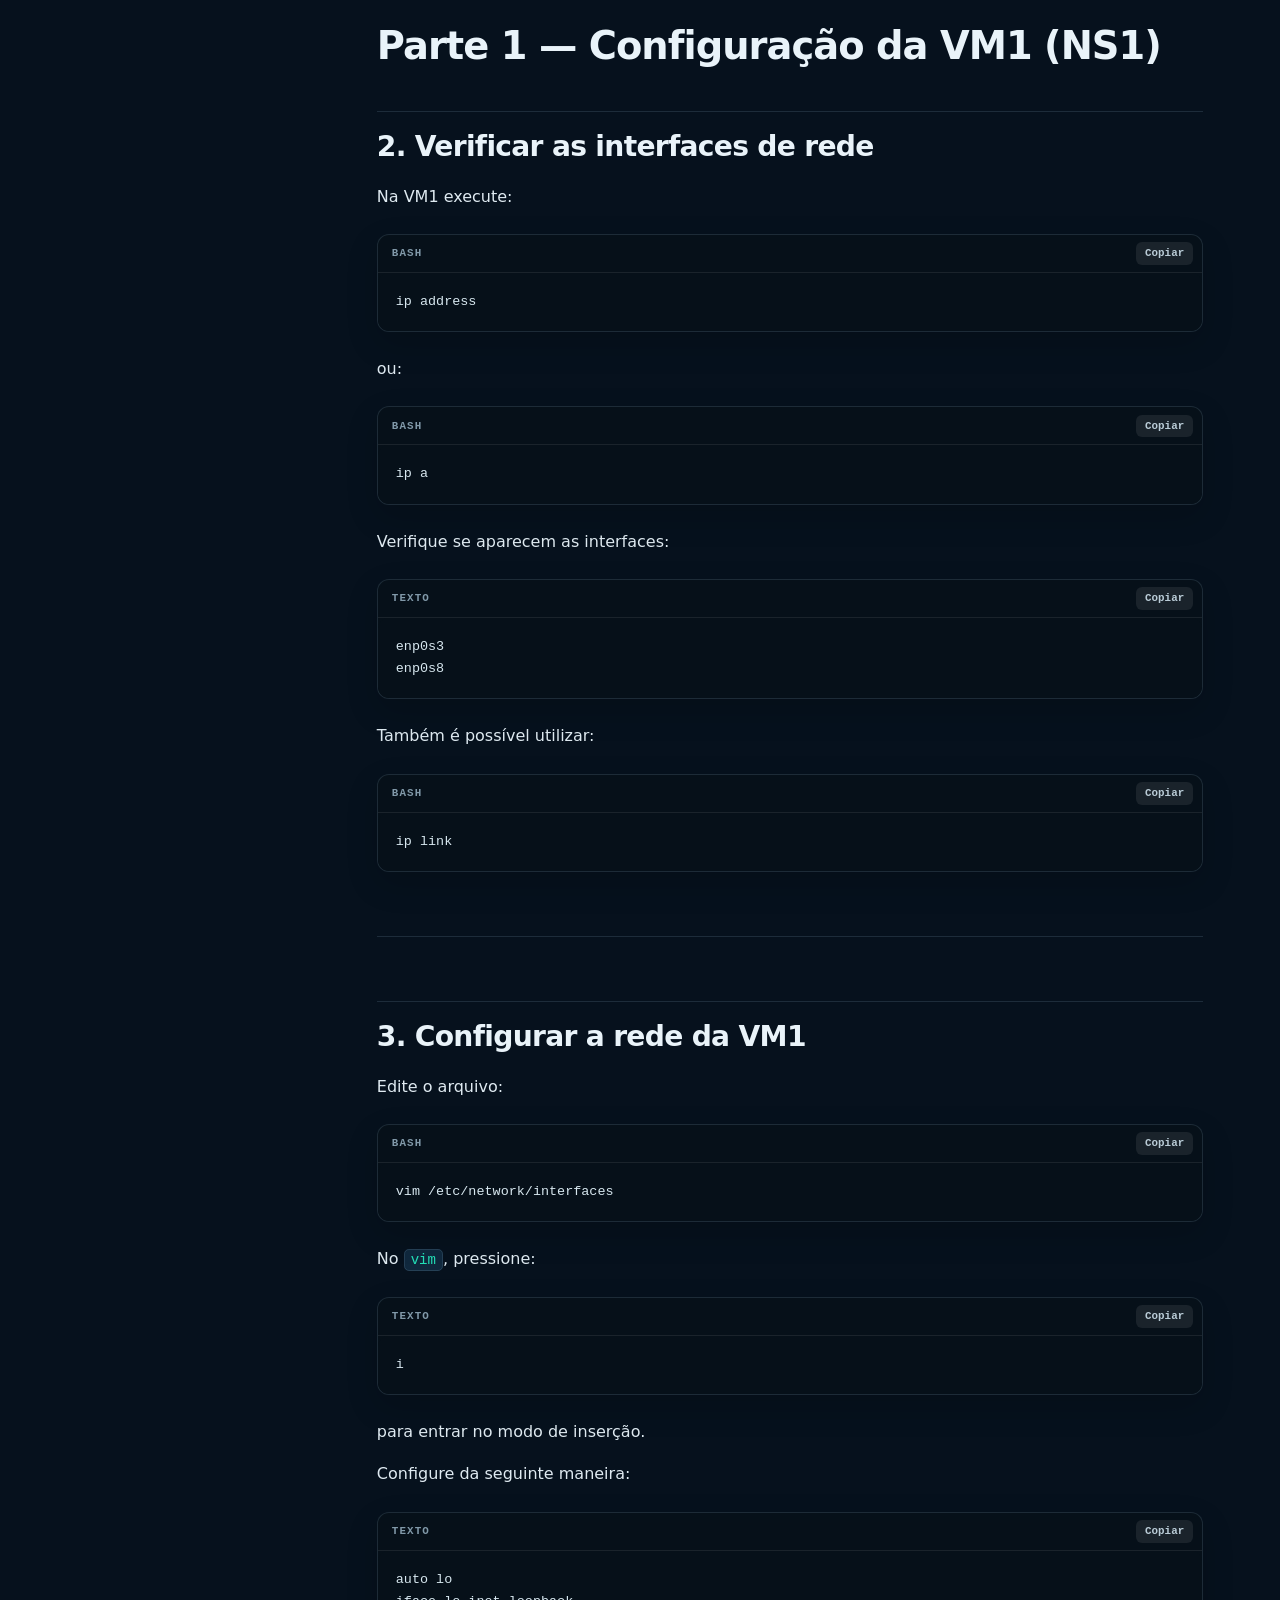
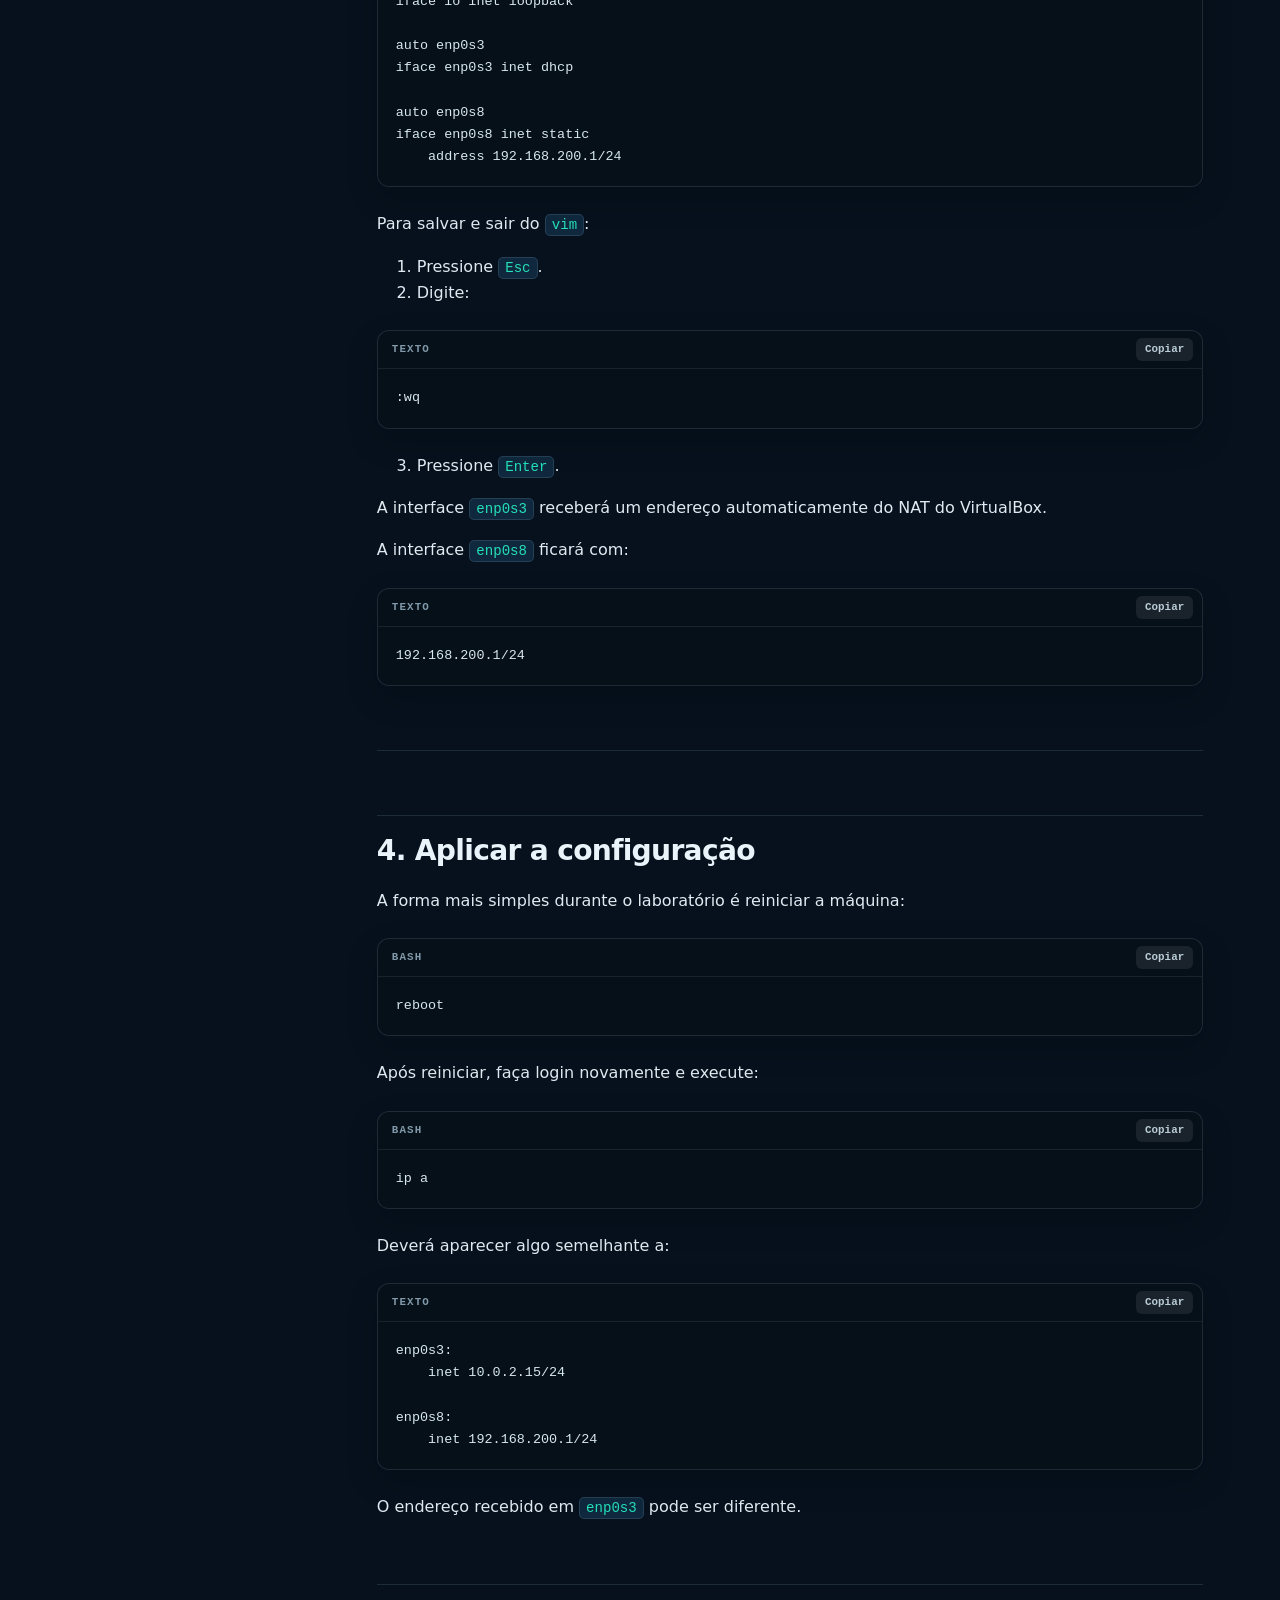
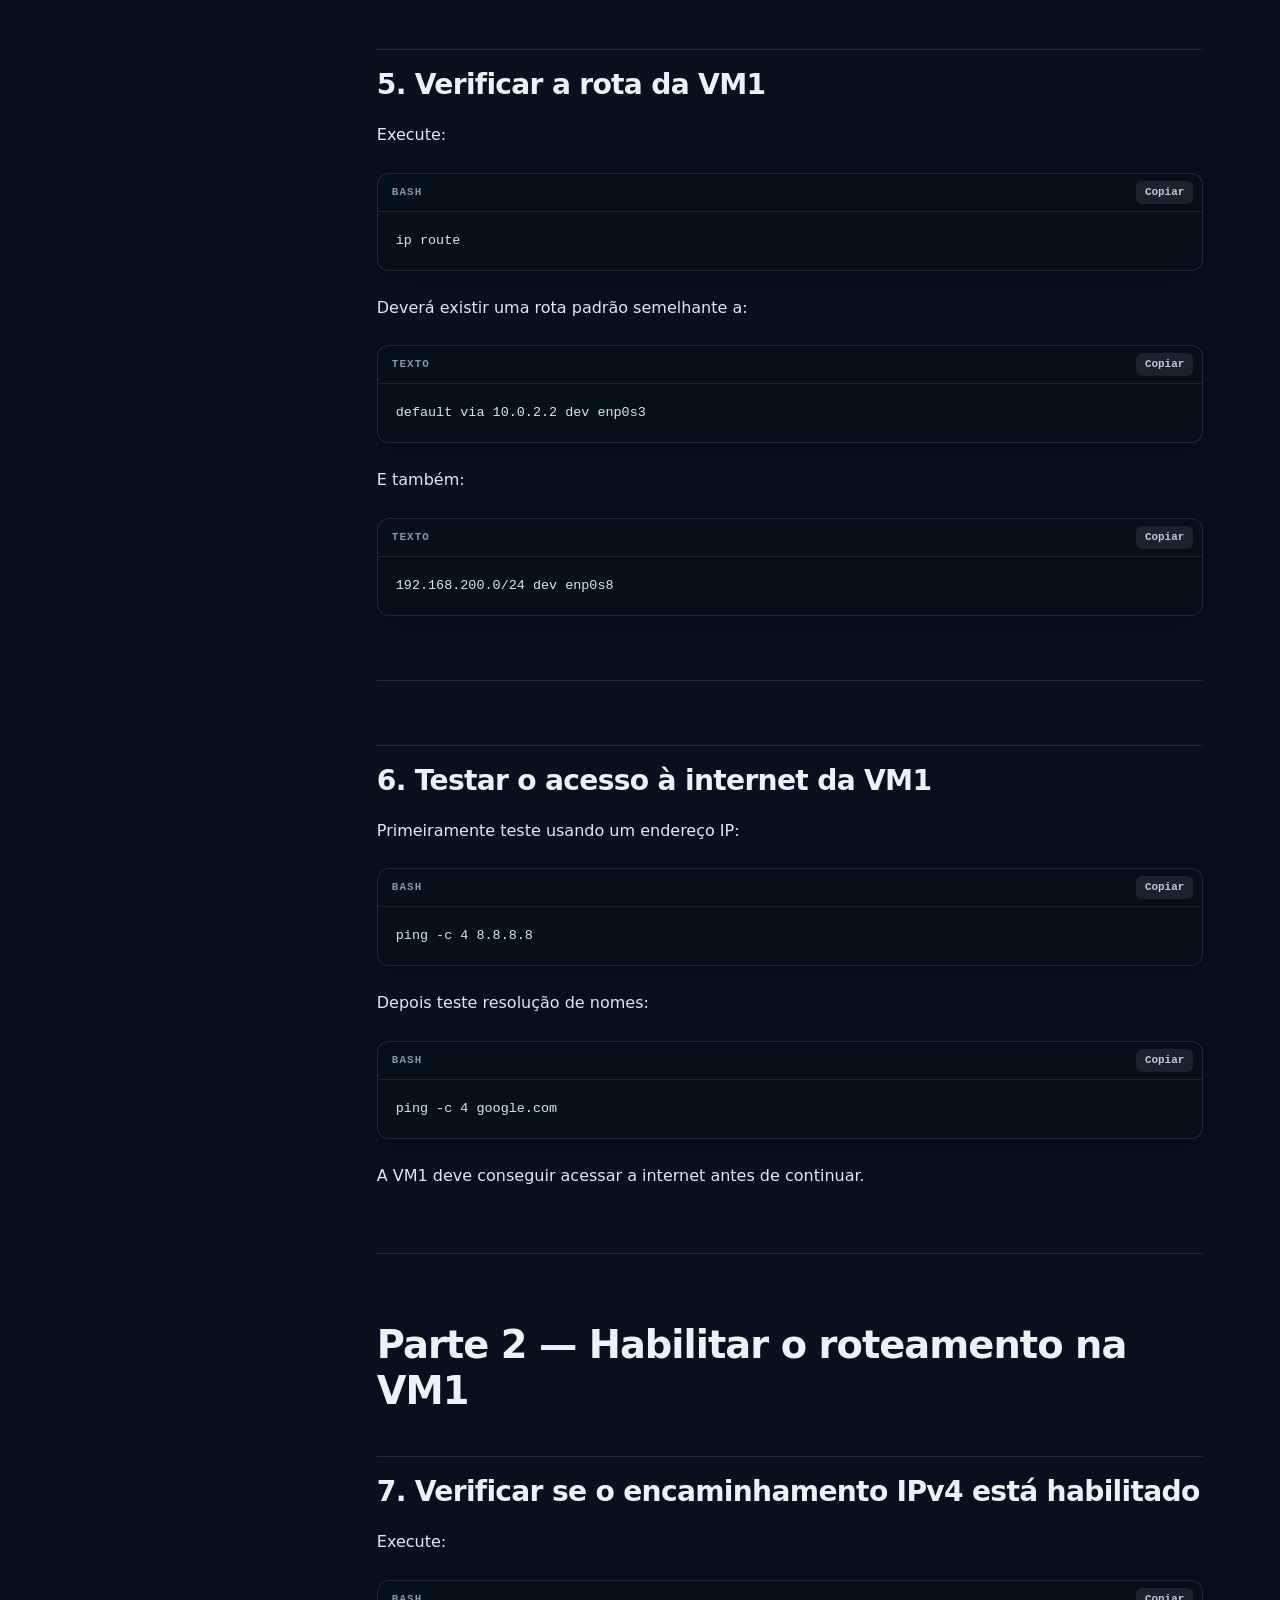
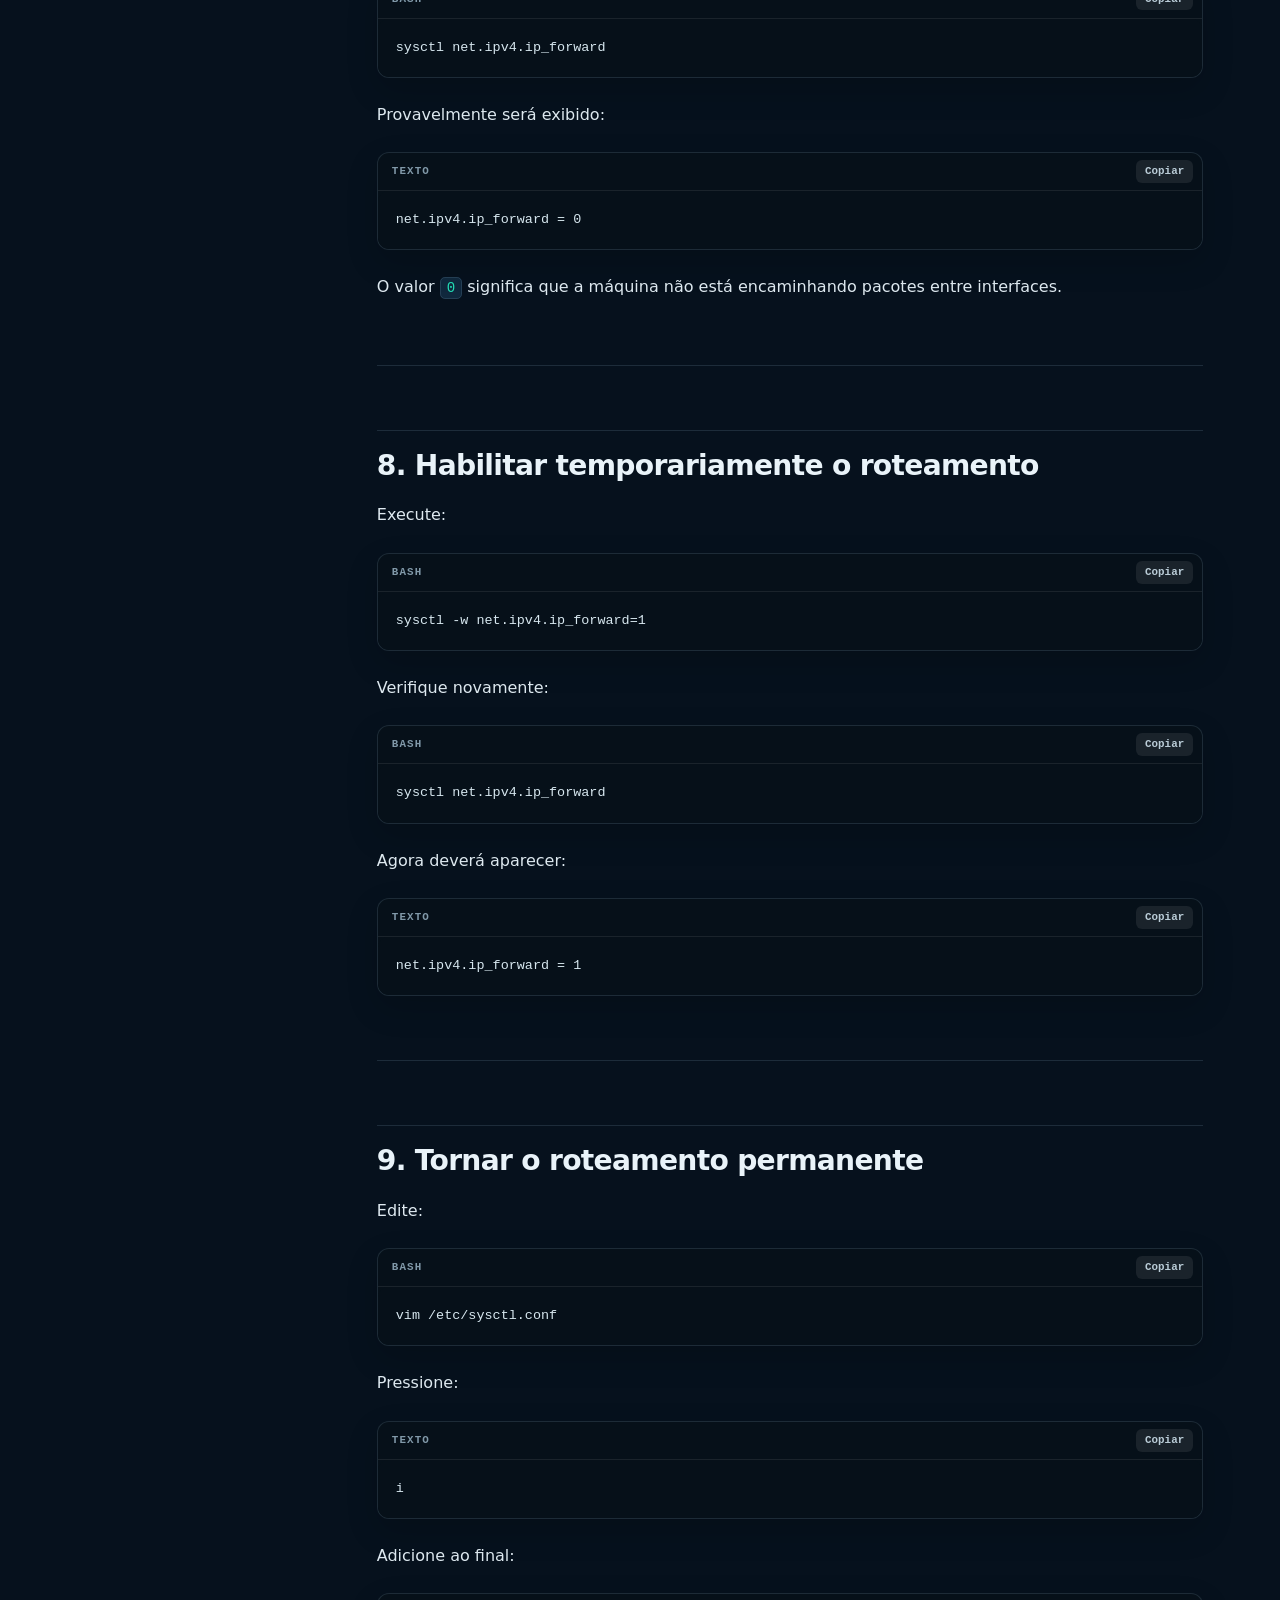
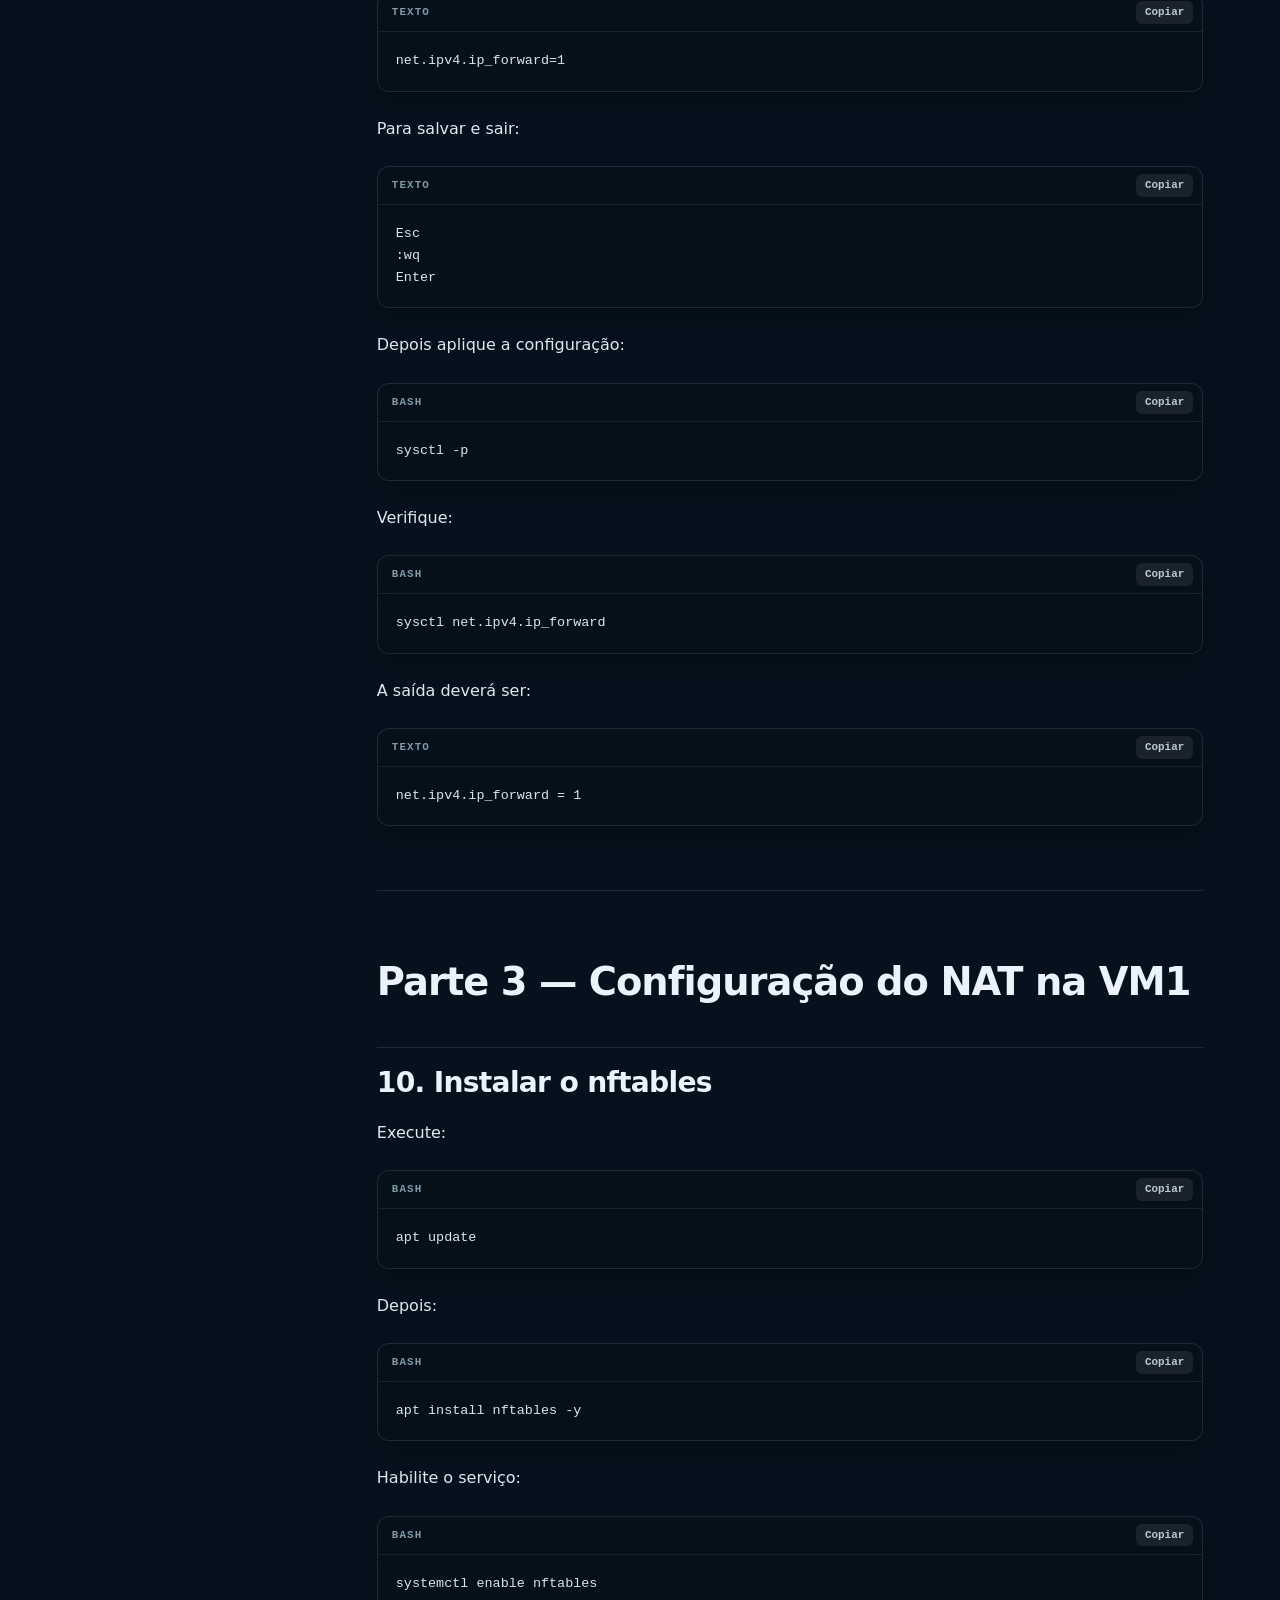
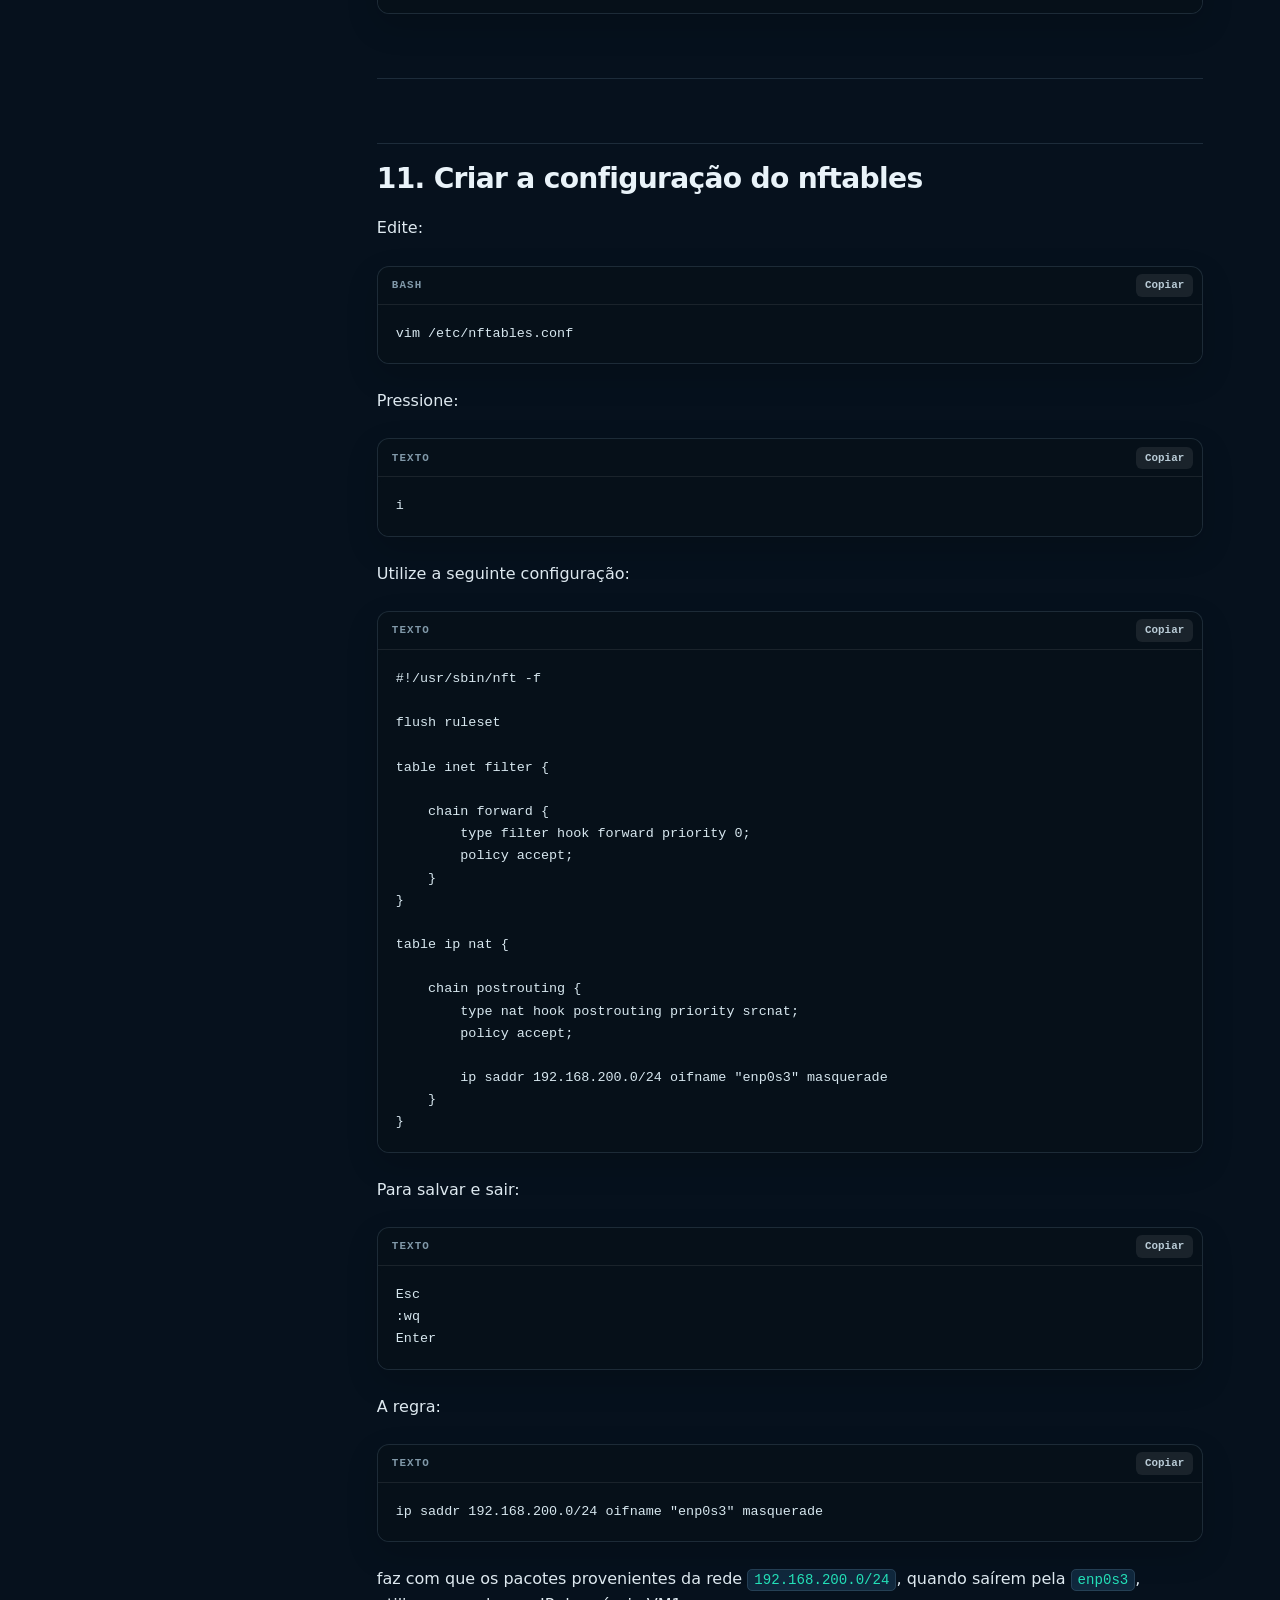
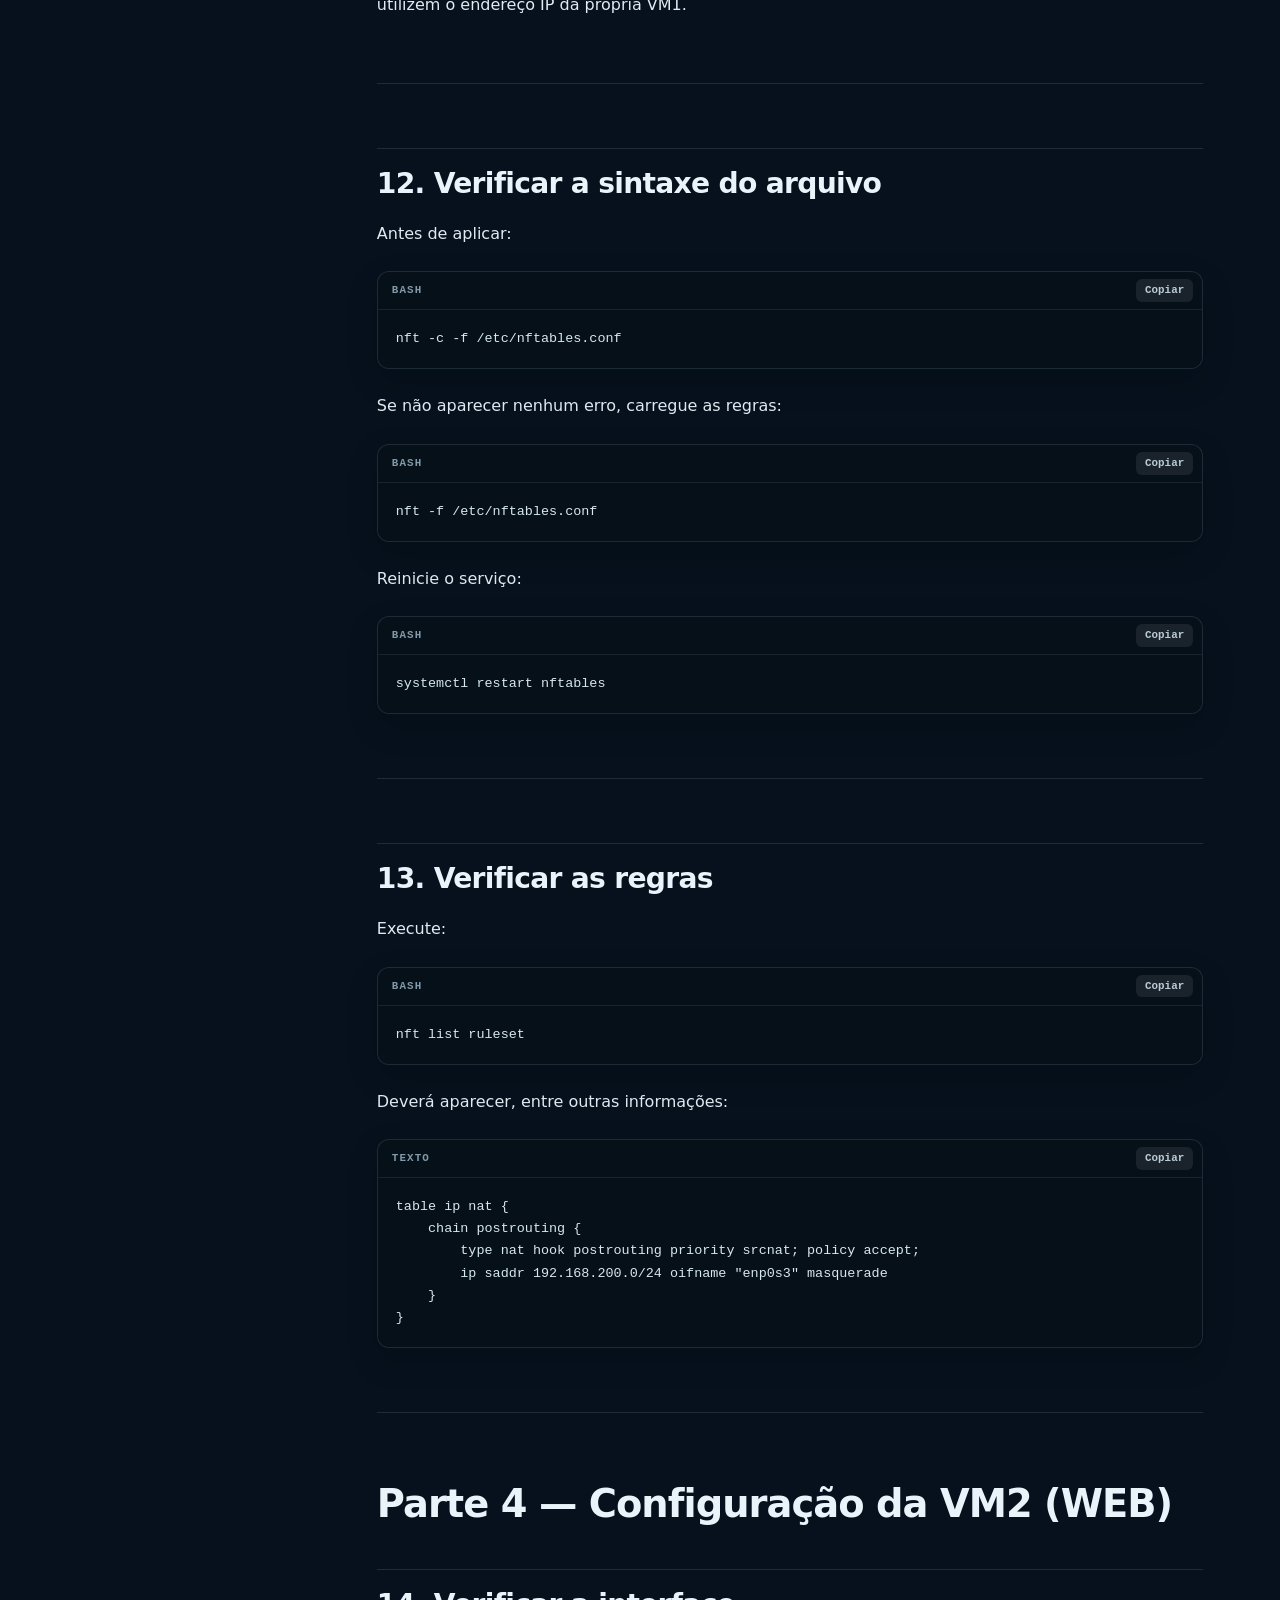
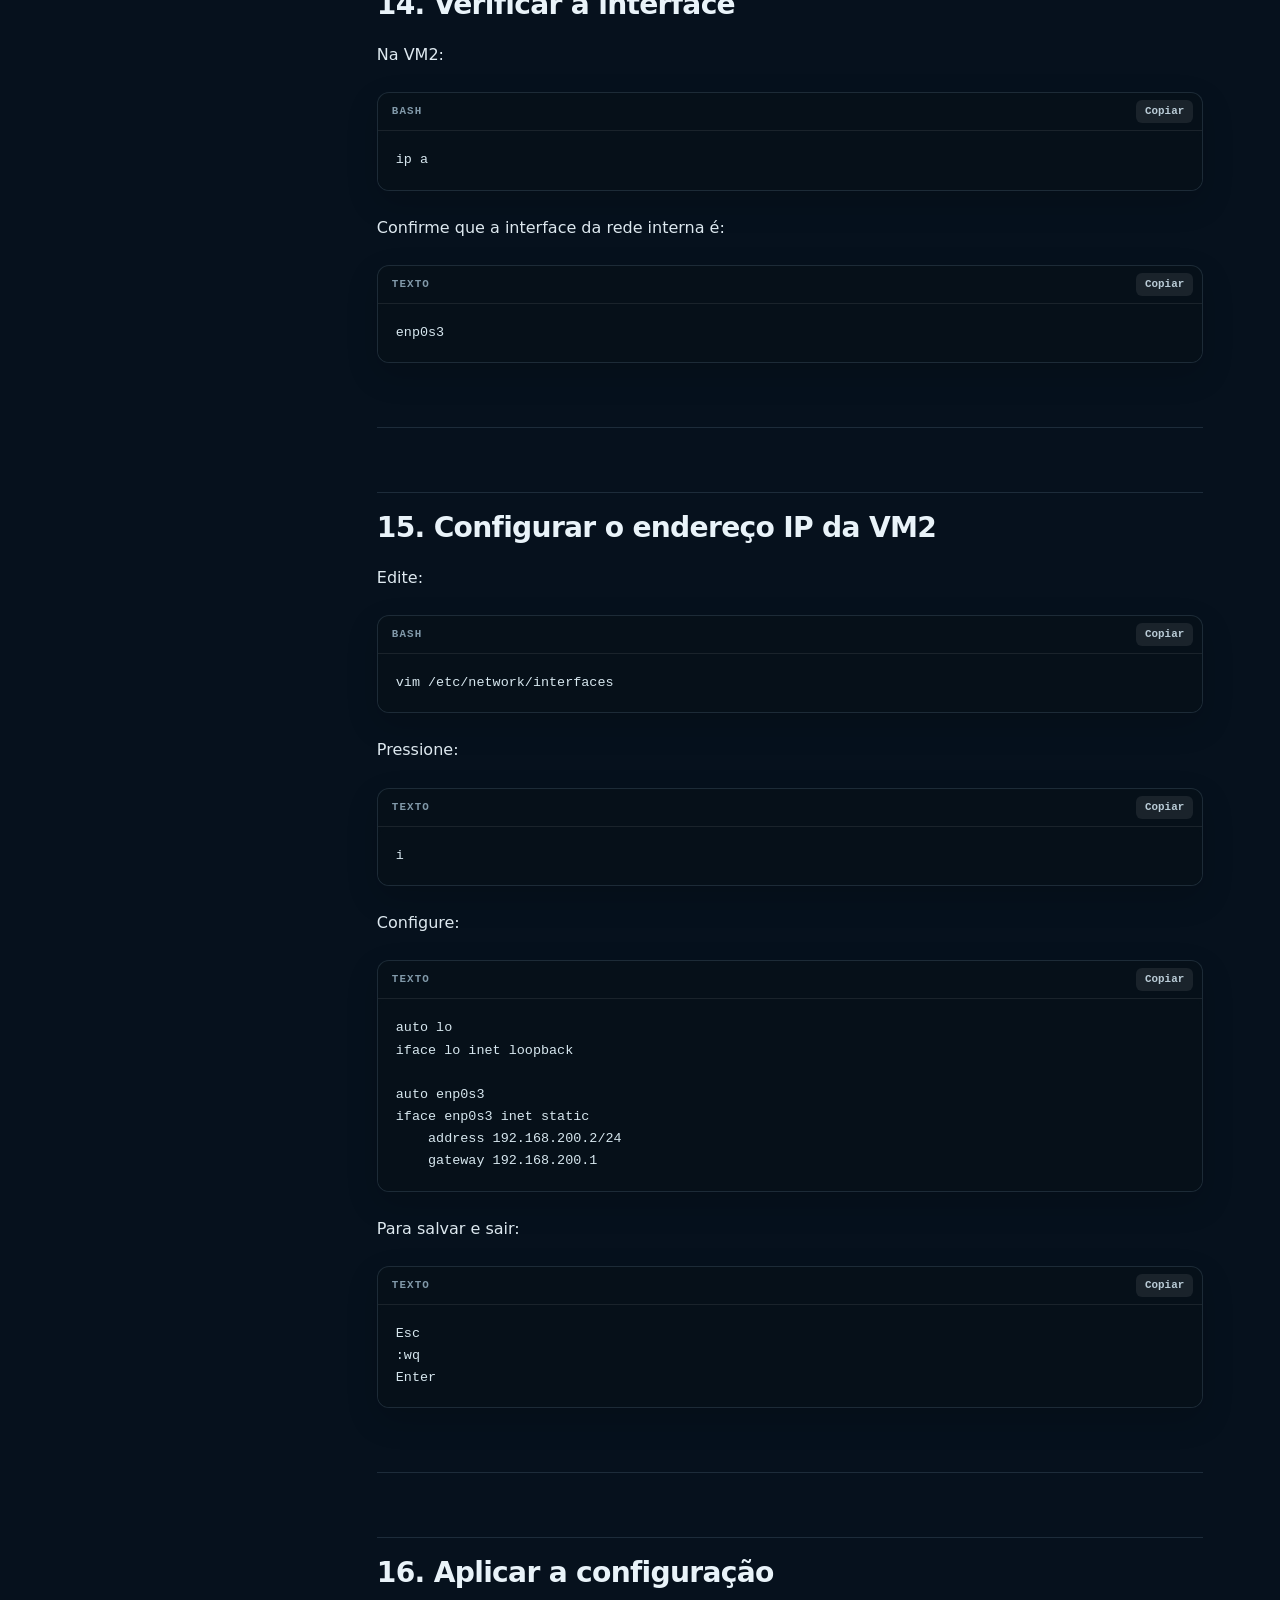
==== commit acfcee21: "Add DHCP configuration HOWTO" ====
--- a/docs/index.html
+++ b/docs/index.html
@@ -15,7 +15,7 @@
 <div class="reading-progress" aria-hidden="true"><span id="reading-progress"></span></div>
 <header class="site-header">
 <a class="brand" href="#inicio"><span class="brand-mark" aria-hidden="true"><svg viewBox="0 0 48 48"><rect x="4" y="5" width="15" height="12" rx="3"/><rect x="29" y="5" width="15" height="12" rx="3"/><rect x="17" y="31" width="15" height="12" rx="3"/><path d="M11 17v7h26v-7M24 24v7"/></svg></span><span><strong>ASOR</strong><small>Administração de Sistemas Operacionais de Redes</small></span></a>
-<div class="header-actions"><button class="icon-button" id="search-button" type="button" aria-label="Pesquisar no guia" title="Pesquisar (Ctrl+K)"><svg viewBox="0 0 24 24" aria-hidden="true"><circle cx="10" cy="10" r="7"/><path d="m15 15 6 6"/></svg></button><button class="icon-button" id="theme-button" type="button" aria-label="Ativar tema claro" title="Alternar tema"><svg viewBox="0 0 24 24" aria-hidden="true"><circle cx="12" cy="12" r="4"/><path d="M12 2v2m0 16v2M2 12h2m16 0h2M5 5l2 2m10 10 2 2M5 19l2-2M17 7l2-2"/></svg></button></div>
+<div class="header-actions"><a class="guide-link" href="dhcp/">Guia DHCP</a><button class="icon-button" id="search-button" type="button" aria-label="Pesquisar no guia" title="Pesquisar (Ctrl+K)"><svg viewBox="0 0 24 24" aria-hidden="true"><circle cx="10" cy="10" r="7"/><path d="m15 15 6 6"/></svg></button><button class="icon-button" id="theme-button" type="button" aria-label="Ativar tema claro" title="Alternar tema"><svg viewBox="0 0 24 24" aria-hidden="true"><circle cx="12" cy="12" r="4"/><path d="M12 2v2m0 16v2M2 12h2m16 0h2M5 5l2 2m10 10 2 2M5 19l2-2M17 7l2-2"/></svg></button></div>
 </header>
 <section class="hero" id="inicio" aria-labelledby="hero-title">
 <div class="hero-grid" aria-hidden="true"></div>
@@ -78,8 +78,6 @@
 <pre><code class="language-text">8.8.8.8
 </code></pre>
 <p>O caminho da comunicação será representado pela topologia abaixo:</p>
-
-</code></pre>
 <figure class="network-card topology-image">
 <a href="assets/topologia-debian13.png" target="_blank" rel="noopener" aria-label="Abrir topologia de rede em tamanho original">
 <img src="assets/topologia-debian13.png" alt="Topologia da comunicação: VM2 WEB na rede 192.168.200.0/24 acessa a Internet pela VM1 NS1 e pelo NAT VirtualBox. Cliente previsto para etapa futura." width="1024" height="572" loading="lazy">
--- a/docs/style.css
+++ b/docs/style.css
@@ -75,6 +75,8 @@
 .brand strong { letter-spacing: .08em; }
 .brand small { color: var(--muted); font-size: .72rem; }
 .header-actions { display: flex; gap: 8px; }
+.guide-link { display: inline-flex; align-items: center; min-height: 42px; padding: 0 14px; border: 1px solid var(--line); border-radius: 999px; color: var(--accent); background: var(--surface); font-size: .76rem; font-weight: 750; text-decoration: none; }
+.guide-link:hover { border-color: var(--line-strong); background: var(--surface-2); transform: translateY(-1px); }
 .icon-button { width: 42px; height: 42px; display: grid; place-items: center; border: 1px solid var(--line); border-radius: 50%; color: var(--text); background: var(--surface); cursor: pointer; }
 .icon-button:hover { border-color: var(--line-strong); color: var(--accent); transform: translateY(-1px); }
 .icon-button svg { width: 19px; fill: none; stroke: currentColor; stroke-width: 1.8; stroke-linecap: round; }
@@ -207,6 +209,7 @@
   :root { --header-h: 64px; }
   .site-header { padding: 0 16px; }
   .brand small { display: none; }
+  .guide-link { padding: 0 10px; font-size: .7rem; }
   .hero { min-height: auto; padding: 52px 20px; }
   .hero h1 { font-size: 3.1rem; }
   .network-card { min-height: 0; }
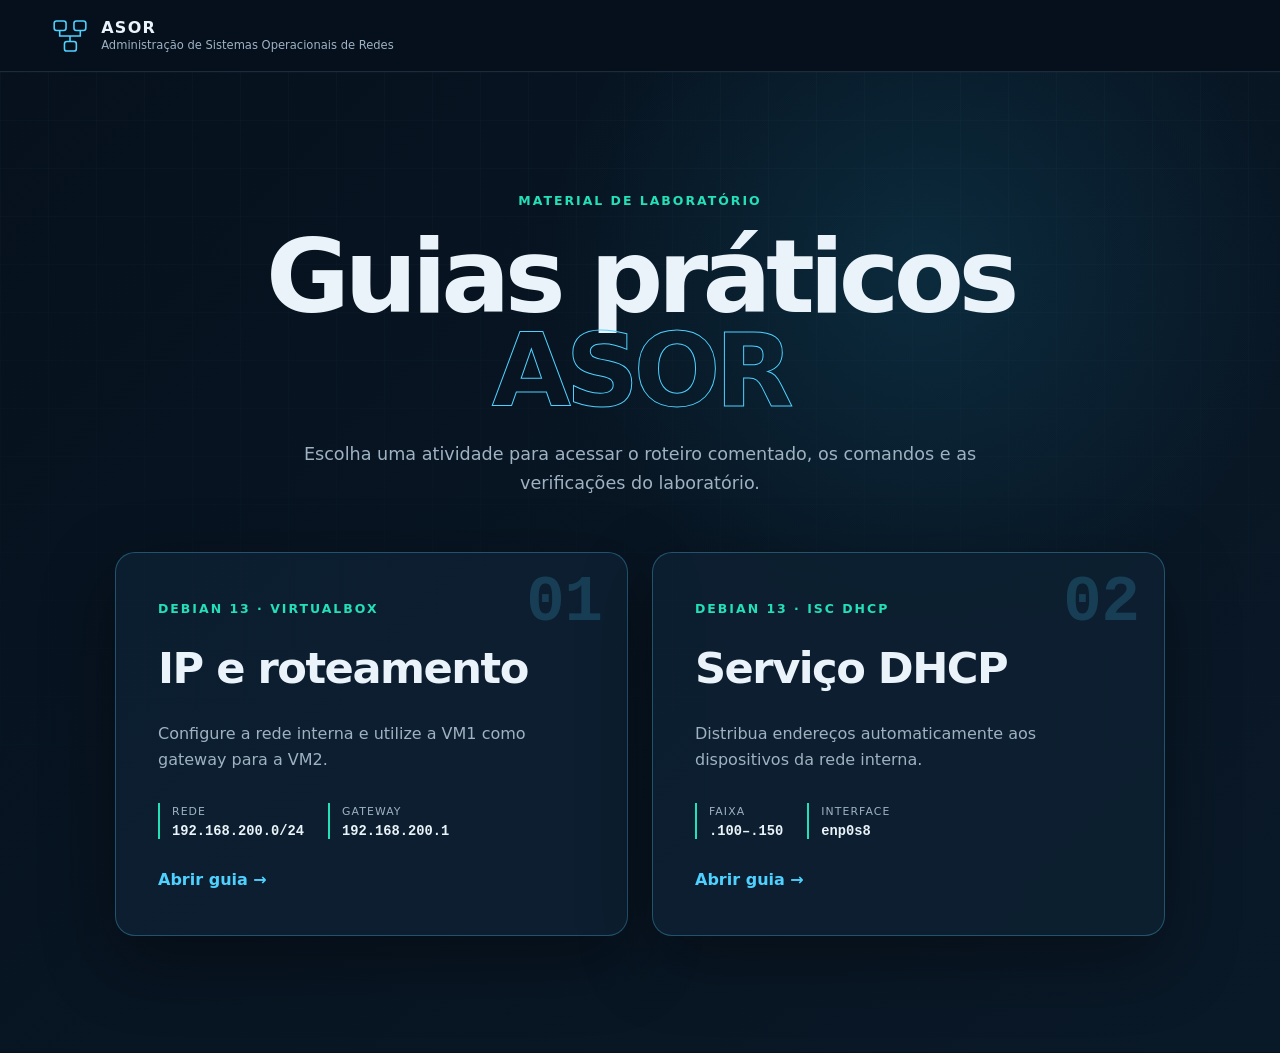
==== commit 5d10c78f: "Move ASOR guides under unified domain paths" ====
--- a/docs/index.html
+++ b/docs/index.html
@@ -4,547 +4,26 @@
 <meta charset="utf-8">
 <meta name="viewport" content="width=device-width, initial-scale=1">
 <meta name="theme-color" content="#06111d">
-<meta name="description" content="Guia prático de configuração de IP, roteamento e NAT no Debian 13, com VirtualBox e nftables.">
-<title>IP e Roteamento no Debian 13 | ASOR</title>
-<link rel="canonical" href="https://asor-network.tmferreira.tec.br/">
+<meta name="description" content="Guias práticos da disciplina Administração de Sistemas Operacionais de Redes.">
+<title>Guias ASOR</title>
+<link rel="canonical" href="https://asor.tmferreira.tec.br/">
 <link rel="stylesheet" href="style.css">
-<script src="app.js" defer></script>
 </head>
 <body>
-<a class="skip-link" href="#guide">Pular para o conteúdo</a>
-<div class="reading-progress" aria-hidden="true"><span id="reading-progress"></span></div>
 <header class="site-header">
-<a class="brand" href="#inicio"><span class="brand-mark" aria-hidden="true"><svg viewBox="0 0 48 48"><rect x="4" y="5" width="15" height="12" rx="3"/><rect x="29" y="5" width="15" height="12" rx="3"/><rect x="17" y="31" width="15" height="12" rx="3"/><path d="M11 17v7h26v-7M24 24v7"/></svg></span><span><strong>ASOR</strong><small>Administração de Sistemas Operacionais de Redes</small></span></a>
-<div class="header-actions"><a class="guide-link" href="dhcp/">Guia DHCP</a><button class="icon-button" id="search-button" type="button" aria-label="Pesquisar no guia" title="Pesquisar (Ctrl+K)"><svg viewBox="0 0 24 24" aria-hidden="true"><circle cx="10" cy="10" r="7"/><path d="m15 15 6 6"/></svg></button><button class="icon-button" id="theme-button" type="button" aria-label="Ativar tema claro" title="Alternar tema"><svg viewBox="0 0 24 24" aria-hidden="true"><circle cx="12" cy="12" r="4"/><path d="M12 2v2m0 16v2M2 12h2m16 0h2M5 5l2 2m10 10 2 2M5 19l2-2M17 7l2-2"/></svg></button></div>
+<a class="brand" href="./"><span class="brand-mark" aria-hidden="true"><svg viewBox="0 0 48 48"><rect x="4" y="5" width="15" height="12" rx="3"/><rect x="29" y="5" width="15" height="12" rx="3"/><rect x="17" y="31" width="15" height="12" rx="3"/><path d="M11 17v7h26v-7M24 24v7"/></svg></span><span><strong>ASOR</strong><small>Administração de Sistemas Operacionais de Redes</small></span></a>
 </header>
-<section class="hero" id="inicio" aria-labelledby="hero-title">
+<main class="guide-home">
 <div class="hero-grid" aria-hidden="true"></div>
-<div class="hero-content"><span class="eyebrow">GUIA PRÁTICO · VIRTUALBOX</span><h1 id="hero-title">IP e roteamento<br><span>no Debian 13</span></h1><p>Configure a rede interna e utilize a VM1 como gateway para conectar a VM2 à internet.</p><div class="hero-actions"><a class="primary-button" href="#cenario-da-atividade">Começar laboratório <span aria-hidden="true">&nbsp;→</span></a></div><dl class="hero-stats"><div><dt>Rede interna</dt><dd>192.168.200.0/24</dd></div><div><dt>Gateway</dt><dd>192.168.200.1</dd></div><div><dt>NAT</dt><dd>nftables</dd></div></dl></div>
-<figure class="network-card topology-image">
-<a href="assets/topologia-debian13.png" target="_blank" rel="noopener" aria-label="Abrir topologia de rede em tamanho original">
-<img src="assets/topologia-debian13.png" alt="Topologia de rede Debian 13 no VirtualBox: VM1 NS1 como gateway, VM2 WEB e VM3 CLIENTE prevista para etapa futura, conectadas à rede interna 192.168.200.0/24. A VM1 acessa a Internet pelo NAT VirtualBox." width="1024" height="572" fetchpriority="high">
-</a>
-<figcaption>Topologia do laboratório <a href="assets/topologia-debian13.png" target="_blank" rel="noopener">Ampliar imagem ↗</a></figcaption>
-</figure>
+<section class="guide-home-intro">
+<span class="eyebrow">MATERIAL DE LABORATÓRIO</span>
+<h1>Guias práticos<br><span>ASOR</span></h1>
+<p>Escolha uma atividade para acessar o roteiro comentado, os comandos e as verificações do laboratório.</p>
 </section>
-<div class="page-shell"><aside class="sidebar" id="sidebar" aria-label="Navegação do guia"><div class="sidebar-heading"><span>CONTEÚDO</span><button class="close-sidebar" id="close-sidebar" type="button" aria-label="Fechar sumário">×</button></div><nav id="table-of-contents"></nav></aside><main class="content-column"><button class="mobile-menu" id="mobile-menu" type="button" aria-controls="sidebar" aria-expanded="false">☰ &nbsp; Sumário</button><article class="markdown-body" id="guide">
-<h1 id="howto-configuracao-de-ip-e-roteamento-no-debian-13">HOWTO – Configuração de IP e Roteamento no Debian 13</h1>
-<h2 id="cenario-da-atividade">1. Cenário da atividade</h2>
-<p>Serão utilizadas duas máquinas virtuais:</p>
-<h3 id="vm1-ns1">VM1 — NS1</h3>
-<table>
-<thead>
-<tr>
-<th>Interface</th>
-<th>Tipo de rede</th>
-<th>Configuração</th>
-</tr>
-</thead>
-<tbody>
-<tr>
-<td><code>enp0s3</code></td>
-<td>NAT</td>
-<td>DHCP</td>
-</tr>
-<tr>
-<td><code>enp0s8</code></td>
-<td>Rede Interna</td>
-<td><code>192.168.200.1/24</code></td>
-</tr>
-</tbody>
-</table>
-<p>A VM1 será o <strong>gateway da rede interna</strong> e permitirá que a VM2 acesse a internet.</p>
-<h3 id="vm2-web">VM2 — WEB</h3>
-<table>
-<thead>
-<tr>
-<th>Interface</th>
-<th>Tipo de rede</th>
-<th>Configuração</th>
-</tr>
-</thead>
-<tbody>
-<tr>
-<td><code>enp0s3</code></td>
-<td>Rede Interna</td>
-<td><code>192.168.200.2/24</code></td>
-</tr>
-</tbody>
-</table>
-<p>Gateway:</p>
-<pre><code class="language-text">192.168.200.1
-</code></pre>
-<p>DNS sugerido:</p>
-<pre><code class="language-text">8.8.8.8
-</code></pre>
-<p>O caminho da comunicação será representado pela topologia abaixo:</p>
-<figure class="network-card topology-image">
-<a href="assets/topologia-debian13.png" target="_blank" rel="noopener" aria-label="Abrir topologia de rede em tamanho original">
-<img src="assets/topologia-debian13.png" alt="Topologia da comunicação: VM2 WEB na rede 192.168.200.0/24 acessa a Internet pela VM1 NS1 e pelo NAT VirtualBox. Cliente previsto para etapa futura." width="1024" height="572" loading="lazy">
-</a>
-<figcaption>Topologia do laboratório <a href="assets/topologia-debian13.png" target="_blank" rel="noopener">Ampliar imagem ↗</a></figcaption>
-</figure>
-<hr />
-<h1 id="parte-1-configuracao-da-vm1-ns1">Parte 1 — Configuração da VM1 (NS1)</h1>
-<h2 id="verificar-as-interfaces-de-rede">2. Verificar as interfaces de rede</h2>
-<p>Na VM1 execute:</p>
-<pre><code class="language-bash">ip address
-</code></pre>
-<p>ou:</p>
-<pre><code class="language-bash">ip a
-</code></pre>
-<p>Verifique se aparecem as interfaces:</p>
-<pre><code class="language-text">enp0s3
-enp0s8
-</code></pre>
-<p>Também é possível utilizar:</p>
-<pre><code class="language-bash">ip link
-</code></pre>
-<hr />
-<h2 id="configurar-a-rede-da-vm1">3. Configurar a rede da VM1</h2>
-<p>Edite o arquivo:</p>
-<pre><code class="language-bash">vim /etc/network/interfaces
-</code></pre>
-<p>No <code>vim</code>, pressione:</p>
-<pre><code class="language-text">i
-</code></pre>
-<p>para entrar no modo de inserção.</p>
-<p>Configure da seguinte maneira:</p>
-<pre><code class="language-text">auto lo
-iface lo inet loopback
-
-auto enp0s3
-iface enp0s3 inet dhcp
-
-auto enp0s8
-iface enp0s8 inet static
-    address 192.168.200.1/24
-</code></pre>
-<p>Para salvar e sair do <code>vim</code>:</p>
-<ol>
-<li>Pressione <code>Esc</code>.</li>
-<li>Digite:</li>
-</ol>
-<pre><code class="language-text">:wq
-</code></pre>
-<ol start="3">
-<li>Pressione <code>Enter</code>.</li>
-</ol>
-<p>A interface <code>enp0s3</code> receberá um endereço automaticamente do NAT do VirtualBox.</p>
-<p>A interface <code>enp0s8</code> ficará com:</p>
-<pre><code class="language-text">192.168.200.1/24
-</code></pre>
-<hr />
-<h2 id="aplicar-a-configuracao">4. Aplicar a configuração</h2>
-<p>A forma mais simples durante o laboratório é reiniciar a máquina:</p>
-<pre><code class="language-bash">reboot
-</code></pre>
-<p>Após reiniciar, faça login novamente e execute:</p>
-<pre><code class="language-bash">ip a
-</code></pre>
-<p>Deverá aparecer algo semelhante a:</p>
-<pre><code class="language-text">enp0s3:
-    inet 10.0.2.15/24
-
-enp0s8:
-    inet 192.168.200.1/24
-</code></pre>
-<p>O endereço recebido em <code>enp0s3</code> pode ser diferente.</p>
-<hr />
-<h2 id="verificar-a-rota-da-vm1">5. Verificar a rota da VM1</h2>
-<p>Execute:</p>
-<pre><code class="language-bash">ip route
-</code></pre>
-<p>Deverá existir uma rota padrão semelhante a:</p>
-<pre><code class="language-text">default via 10.0.2.2 dev enp0s3
-</code></pre>
-<p>E também:</p>
-<pre><code class="language-text">192.168.200.0/24 dev enp0s8
-</code></pre>
-<hr />
-<h2 id="testar-o-acesso-a-internet-da-vm1">6. Testar o acesso à internet da VM1</h2>
-<p>Primeiramente teste usando um endereço IP:</p>
-<pre><code class="language-bash">ping -c 4 8.8.8.8
-</code></pre>
-<p>Depois teste resolução de nomes:</p>
-<pre><code class="language-bash">ping -c 4 google.com
-</code></pre>
-<p>A VM1 deve conseguir acessar a internet antes de continuar.</p>
-<hr />
-<h1 id="parte-2-habilitar-o-roteamento-na-vm1">Parte 2 — Habilitar o roteamento na VM1</h1>
-<h2 id="verificar-se-o-encaminhamento-ipv4-esta-habilitado">7. Verificar se o encaminhamento IPv4 está habilitado</h2>
-<p>Execute:</p>
-<pre><code class="language-bash">sysctl net.ipv4.ip_forward
-</code></pre>
-<p>Provavelmente será exibido:</p>
-<pre><code class="language-text">net.ipv4.ip_forward = 0
-</code></pre>
-<p>O valor <code>0</code> significa que a máquina não está encaminhando pacotes entre interfaces.</p>
-<hr />
-<h2 id="habilitar-temporariamente-o-roteamento">8. Habilitar temporariamente o roteamento</h2>
-<p>Execute:</p>
-<pre><code class="language-bash">sysctl -w net.ipv4.ip_forward=1
-</code></pre>
-<p>Verifique novamente:</p>
-<pre><code class="language-bash">sysctl net.ipv4.ip_forward
-</code></pre>
-<p>Agora deverá aparecer:</p>
-<pre><code class="language-text">net.ipv4.ip_forward = 1
-</code></pre>
-<hr />
-<h2 id="tornar-o-roteamento-permanente">9. Tornar o roteamento permanente</h2>
-<p>Edite:</p>
-<pre><code class="language-bash">vim /etc/sysctl.conf
-</code></pre>
-<p>Pressione:</p>
-<pre><code class="language-text">i
-</code></pre>
-<p>Adicione ao final:</p>
-<pre><code class="language-text">net.ipv4.ip_forward=1
-</code></pre>
-<p>Para salvar e sair:</p>
-<pre><code class="language-text">Esc
-:wq
-Enter
-</code></pre>
-<p>Depois aplique a configuração:</p>
-<pre><code class="language-bash">sysctl -p
-</code></pre>
-<p>Verifique:</p>
-<pre><code class="language-bash">sysctl net.ipv4.ip_forward
-</code></pre>
-<p>A saída deverá ser:</p>
-<pre><code class="language-text">net.ipv4.ip_forward = 1
-</code></pre>
-<hr />
-<h1 id="parte-3-configuracao-do-nat-na-vm1">Parte 3 — Configuração do NAT na VM1</h1>
-<h2 id="instalar-o-nftables">10. Instalar o nftables</h2>
-<p>Execute:</p>
-<pre><code class="language-bash">apt update
-</code></pre>
-<p>Depois:</p>
-<pre><code class="language-bash">apt install nftables -y
-</code></pre>
-<p>Habilite o serviço:</p>
-<pre><code class="language-bash">systemctl enable nftables
-</code></pre>
-<hr />
-<h2 id="criar-a-configuracao-do-nftables">11. Criar a configuração do nftables</h2>
-<p>Edite:</p>
-<pre><code class="language-bash">vim /etc/nftables.conf
-</code></pre>
-<p>Pressione:</p>
-<pre><code class="language-text">i
-</code></pre>
-<p>Utilize a seguinte configuração:</p>
-<pre><code class="language-text">#!/usr/sbin/nft -f
-
-flush ruleset
-
-table inet filter {
-
-    chain forward {
-        type filter hook forward priority 0;
-        policy accept;
-    }
-}
-
-table ip nat {
-
-    chain postrouting {
-        type nat hook postrouting priority srcnat;
-        policy accept;
-
-        ip saddr 192.168.200.0/24 oifname &quot;enp0s3&quot; masquerade
-    }
-}
-</code></pre>
-<p>Para salvar e sair:</p>
-<pre><code class="language-text">Esc
-:wq
-Enter
-</code></pre>
-<p>A regra:</p>
-<pre><code class="language-text">ip saddr 192.168.200.0/24 oifname &quot;enp0s3&quot; masquerade
-</code></pre>
-<p>faz com que os pacotes provenientes da rede <code>192.168.200.0/24</code>, quando saírem pela <code>enp0s3</code>, utilizem o endereço IP da própria VM1.</p>
-<hr />
-<h2 id="verificar-a-sintaxe-do-arquivo">12. Verificar a sintaxe do arquivo</h2>
-<p>Antes de aplicar:</p>
-<pre><code class="language-bash">nft -c -f /etc/nftables.conf
-</code></pre>
-<p>Se não aparecer nenhum erro, carregue as regras:</p>
-<pre><code class="language-bash">nft -f /etc/nftables.conf
-</code></pre>
-<p>Reinicie o serviço:</p>
-<pre><code class="language-bash">systemctl restart nftables
-</code></pre>
-<hr />
-<h2 id="verificar-as-regras">13. Verificar as regras</h2>
-<p>Execute:</p>
-<pre><code class="language-bash">nft list ruleset
-</code></pre>
-<p>Deverá aparecer, entre outras informações:</p>
-<pre><code class="language-text">table ip nat {
-    chain postrouting {
-        type nat hook postrouting priority srcnat; policy accept;
-        ip saddr 192.168.200.0/24 oifname &quot;enp0s3&quot; masquerade
-    }
-}
-</code></pre>
-<hr />
-<h1 id="parte-4-configuracao-da-vm2-web">Parte 4 — Configuração da VM2 (WEB)</h1>
-<h2 id="verificar-a-interface">14. Verificar a interface</h2>
-<p>Na VM2:</p>
-<pre><code class="language-bash">ip a
-</code></pre>
-<p>Confirme que a interface da rede interna é:</p>
-<pre><code class="language-text">enp0s3
-</code></pre>
-<hr />
-<h2 id="configurar-o-endereco-ip-da-vm2">15. Configurar o endereço IP da VM2</h2>
-<p>Edite:</p>
-<pre><code class="language-bash">vim /etc/network/interfaces
-</code></pre>
-<p>Pressione:</p>
-<pre><code class="language-text">i
-</code></pre>
-<p>Configure:</p>
-<pre><code class="language-text">auto lo
-iface lo inet loopback
-
-auto enp0s3
-iface enp0s3 inet static
-    address 192.168.200.2/24
-    gateway 192.168.200.1
-</code></pre>
-<p>Para salvar e sair:</p>
-<pre><code class="language-text">Esc
-:wq
-Enter
-</code></pre>
-<hr />
-<h2 id="aplicar-a-configuracao-1">16. Aplicar a configuração</h2>
-<p>Reinicie:</p>
-<pre><code class="language-bash">reboot
-</code></pre>
-<p>Após iniciar novamente, execute:</p>
-<pre><code class="language-bash">ip a
-</code></pre>
-<p>Deverá aparecer:</p>
-<pre><code class="language-text">inet 192.168.200.2/24
-</code></pre>
-<hr />
-<h1 id="parte-5-verificar-o-gateway">Parte 5 — Verificar o gateway</h1>
-<h2 id="verificar-a-tabela-de-roteamento-da-vm2">17. Verificar a tabela de roteamento da VM2</h2>
-<p>Execute:</p>
-<pre><code class="language-bash">ip route
-</code></pre>
-<p>Deverá aparecer aproximadamente:</p>
-<pre><code class="language-text">default via 192.168.200.1 dev enp0s3
-192.168.200.0/24 dev enp0s3
-</code></pre>
-<p>A linha mais importante é:</p>
-<pre><code class="language-text">default via 192.168.200.1 dev enp0s3
-</code></pre>
-<p>Ela indica que qualquer destino que não pertença à rede local deverá ser enviado para a VM1.</p>
-<hr />
-<h1 id="parte-6-testes-de-comunicacao">Parte 6 — Testes de comunicação</h1>
-<h2 id="testar-vm2-vm1">18. Testar VM2 → VM1</h2>
-<p>Na VM2 execute:</p>
-<pre><code class="language-bash">ping -c 4 192.168.200.1
-</code></pre>
-<p>O resultado esperado é semelhante a:</p>
-<pre><code class="language-text">64 bytes from 192.168.200.1: icmp_seq=1 ttl=64 time=...
-</code></pre>
-<hr />
-<h2 id="testar-vm1-vm2">19. Testar VM1 → VM2</h2>
-<p>Na VM1 execute:</p>
-<pre><code class="language-bash">ping -c 4 192.168.200.2
-</code></pre>
-<p>O resultado esperado é:</p>
-<pre><code class="language-text">64 bytes from 192.168.200.2: icmp_seq=1 ttl=64 time=...
-</code></pre>
-<p>Se ambos funcionarem, a comunicação da rede interna está configurada corretamente.</p>
-<hr />
-<h1 id="parte-7-testar-o-acesso-a-internet">Parte 7 — Testar o acesso à internet</h1>
-<h2 id="testar-utilizando-endereco-ip">20. Testar utilizando endereço IP</h2>
-<p>Na VM2:</p>
-<pre><code class="language-bash">ping -c 4 8.8.8.8
-</code></pre>
-<p>Se funcionar, significa que:</p>
-<ul>
-<li>o endereço IP está correto;</li>
-<li>o gateway está correto;</li>
-<li>o roteamento da VM1 está funcionando;</li>
-<li>o NAT está funcionando.</li>
-</ul>
-<p>O caminho realizado é:</p>
-<pre><code class="language-text">192.168.200.2
-      |
-      v
-192.168.200.1
-      |
-      v
-   enp0s3
-      |
-      v
-   Internet
-</code></pre>
-<hr />
-<h1 id="parte-8-configurar-dns-na-vm2">Parte 8 — Configurar DNS na VM2</h1>
-<p>Se:</p>
-<pre><code class="language-bash">ping -c 4 8.8.8.8
-</code></pre>
-<p>funcionar, mas:</p>
-<pre><code class="language-bash">ping -c 4 google.com
-</code></pre>
-<p>não funcionar, verifique:</p>
-<pre><code class="language-bash">cat /etc/resolv.conf
-</code></pre>
-<p>Para o laboratório, pode ser utilizado:</p>
-<pre><code class="language-text">nameserver 8.8.8.8
-</code></pre>
-<p>Edite:</p>
-<pre><code class="language-bash">vim /etc/resolv.conf
-</code></pre>
-<p>Pressione:</p>
-<pre><code class="language-text">i
-</code></pre>
-<p>Adicione:</p>
-<pre><code class="language-text">nameserver 8.8.8.8
-</code></pre>
-<p>Depois salve e saia:</p>
-<pre><code class="language-text">Esc
-:wq
-Enter
-</code></pre>
-<p>Teste novamente:</p>
-<pre><code class="language-bash">ping -c 4 google.com
-</code></pre>
-<hr />
-<h1 id="parte-9-verificacoes-finais">Parte 9 — Verificações finais</h1>
-<p>Na VM1:</p>
-<pre><code class="language-bash">ip a
-</code></pre>
-<pre><code class="language-bash">ip route
-</code></pre>
-<pre><code class="language-bash">sysctl net.ipv4.ip_forward
-</code></pre>
-<pre><code class="language-bash">nft list ruleset
-</code></pre>
-<p>Na VM2:</p>
-<pre><code class="language-bash">ip a
-</code></pre>
-<pre><code class="language-bash">ip route
-</code></pre>
-<pre><code class="language-bash">ping -c 4 192.168.200.1
-</code></pre>
-<pre><code class="language-bash">ping -c 4 8.8.8.8
-</code></pre>
-<pre><code class="language-bash">ping -c 4 google.com
-</code></pre>
-<hr />
-<h1 id="comandos-basicos-do-vim-utilizados-na-atividade">Comandos básicos do Vim utilizados na atividade</h1>
-<p>Para editar os arquivos desta atividade, serão necessários apenas alguns comandos básicos.</p>
-<p>Entrar no modo de inserção:</p>
-<pre><code class="language-text">i
-</code></pre>
-<p>Voltar para o modo normal:</p>
-<pre><code class="language-text">Esc
-</code></pre>
-<p>Salvar o arquivo:</p>
-<pre><code class="language-text">:w
-</code></pre>
-<p>Salvar e sair:</p>
-<pre><code class="language-text">:wq
-</code></pre>
-<p>Sair sem salvar:</p>
-<pre><code class="language-text">:q!
-</code></pre>
-<p>Portanto, o fluxo básico será:</p>
-<pre><code class="language-text">vim arquivo
-</code></pre>
-<p>Depois:</p>
-<pre><code class="language-text">i
-</code></pre>
-<p>Faça as alterações.</p>
-<p>Em seguida:</p>
-<pre><code class="language-text">Esc
-:wq
-Enter
-</code></pre>
-<hr />
-<h1 id="resumo-das-configuracoes">Resumo das configurações</h1>
-<h2 id="vm1-ns1-1">VM1 — NS1</h2>
-<p>Arquivo:</p>
-<pre><code class="language-text">/etc/network/interfaces
-</code></pre>
-<p>Configuração:</p>
-<pre><code class="language-text">auto lo
-iface lo inet loopback
-
-auto enp0s3
-iface enp0s3 inet dhcp
-
-auto enp0s8
-iface enp0s8 inet static
-    address 192.168.200.1/24
-</code></pre>
-<p>Roteamento:</p>
-<pre><code class="language-text">net.ipv4.ip_forward=1
-</code></pre>
-<p>NAT:</p>
-<pre><code class="language-text">ip saddr 192.168.200.0/24 oifname &quot;enp0s3&quot; masquerade
-</code></pre>
-<hr />
-<h2 id="vm2-web-1">VM2 — WEB</h2>
-<p>Arquivo:</p>
-<pre><code class="language-text">/etc/network/interfaces
-</code></pre>
-<p>Configuração:</p>
-<pre><code class="language-text">auto lo
-iface lo inet loopback
-
-auto enp0s3
-iface enp0s3 inet static
-    address 192.168.200.2/24
-    gateway 192.168.200.1
-</code></pre>
-<hr />
-<h1 id="o-que-deve-aparecer-no-pdf-da-atividade">O que deve aparecer no PDF da atividade</h1>
-<p>Os alunos deverão registrar prints dos seguintes testes:</p>
-<h3 id="vm1">VM1</h3>
-<pre><code class="language-bash">ip a
-</code></pre>
-<p>para demonstrar:</p>
-<pre><code class="language-text">enp0s8 → 192.168.200.1/24
-</code></pre>
-<h3 id="vm2">VM2</h3>
-<pre><code class="language-bash">ip a
-</code></pre>
-<p>para demonstrar:</p>
-<pre><code class="language-text">enp0s3 → 192.168.200.2/24
-</code></pre>
-<h3 id="gateway-da-vm2">Gateway da VM2</h3>
-<pre><code class="language-bash">ip route
-</code></pre>
-<p>para demonstrar:</p>
-<pre><code class="language-text">default via 192.168.200.1
-</code></pre>
-<h3 id="comunicacao-entre-as-maquinas">Comunicação entre as máquinas</h3>
-<p>Na VM2:</p>
-<pre><code class="language-bash">ping -c 4 192.168.200.1
-</code></pre>
-<h3 id="acesso-a-internet">Acesso à internet</h3>
-<p>Na VM2:</p>
-<pre><code class="language-bash">ping -c 4 8.8.8.8
-</code></pre>
-<p>e:</p>
-<pre><code class="language-bash">ping -c 4 google.com
-</code></pre>
-<p>Com esses testes é possível comprovar a configuração completa da atividade.</p>
-</article><footer class="content-footer"><p>ASOR · IP e roteamento no Debian 13</p><a href="#inicio">Voltar ao início ↑</a></footer></main></div>
-<dialog id="search-dialog" aria-labelledby="search-title"><div class="search-input-row"><label id="search-title" class="sr-only" for="search-input">Pesquisar no guia</label><input id="search-input" type="search" placeholder="Pesquisar comandos, interfaces ou endereços…" autocomplete="off"><button id="close-search" type="button" aria-label="Fechar pesquisa">Esc</button></div><div class="search-results" id="search-results"></div></dialog>
-<div class="toast" id="toast" role="status" aria-live="polite"></div>
-</body></html>
+<section class="guide-grid" aria-label="Guias disponíveis">
+<a class="guide-card" href="networking/"><span class="guide-card-number">01</span><span class="eyebrow">DEBIAN 13 · VIRTUALBOX</span><h2>IP e roteamento</h2><p>Configure a rede interna e utilize a VM1 como gateway para a VM2.</p><dl><div><dt>Rede</dt><dd>192.168.200.0/24</dd></div><div><dt>Gateway</dt><dd>192.168.200.1</dd></div></dl><strong>Abrir guia →</strong></a>
+<a class="guide-card" href="dhcp/"><span class="guide-card-number">02</span><span class="eyebrow">DEBIAN 13 · ISC DHCP</span><h2>Serviço DHCP</h2><p>Distribua endereços automaticamente aos dispositivos da rede interna.</p><dl><div><dt>Faixa</dt><dd>.100–.150</dd></div><div><dt>Interface</dt><dd>enp0s8</dd></div></dl><strong>Abrir guia →</strong></a>
+</section>
+</main>
+</body>
+</html>
--- a/docs/style.css
+++ b/docs/style.css
@@ -266,6 +266,26 @@
 @media (max-width: 620px) { .topology { padding: 16px; } .topology figcaption { gap: 8px; } .topology .zone-label { font-size: .6rem; } .network-peers { gap: 10px; } .hero-stats { gap: 18px; } }
 @media print { :root, [data-theme="light"] { --text: #111; --muted: #444; --accent: #075779; --accent-2: #07614e; --line: #ccc; --surface-2: #f4f4f4; } .skip-link, #search-dialog, .code-toolbar { display: none !important; } .markdown-body pre, .code-wrap { background: #f4f4f4; color: #111; } .code-wrap code { color: #111; white-space: pre-wrap; overflow-wrap: anywhere; } .markdown-body h1, .markdown-body h2, .markdown-body h3 { break-after: avoid; } }
 
+/* Home page for the ASOR guide collection. */
+.guide-home { position: relative; min-height: calc(100vh - var(--header-h)); padding: clamp(64px, 9vw, 120px) clamp(22px, 7vw, 110px); overflow: hidden; background: radial-gradient(circle at 72% 20%, rgba(31,177,224,.14), transparent 31%), linear-gradient(135deg, var(--bg), var(--bg-soft)); }
+.guide-home > *:not(.hero-grid) { position: relative; z-index: 1; }
+.guide-home-intro { max-width: 850px; margin: 0 auto 54px; text-align: center; }
+.guide-home-intro h1 { margin: 16px 0 22px; font-size: clamp(3.2rem, 8vw, 6.8rem); line-height: .92; letter-spacing: -.055em; }
+.guide-home-intro h1 span { color: transparent; -webkit-text-stroke: 1px var(--accent); }
+.guide-home-intro p { max-width: 680px; margin: auto; color: var(--muted); font-size: 1.1rem; }
+.guide-grid { display: grid; grid-template-columns: repeat(2, minmax(0, 1fr)); gap: 24px; width: min(100%, 1050px); margin: auto; }
+.guide-card { position: relative; min-width: 0; padding: clamp(26px, 4vw, 42px); overflow: hidden; border: 1px solid var(--line-strong); border-radius: 20px; color: var(--text); background: color-mix(in srgb, var(--surface) 88%, transparent); box-shadow: var(--shadow); text-decoration: none; transition: transform .2s ease, border-color .2s ease; }
+.guide-card:hover { transform: translateY(-5px); border-color: var(--accent); }
+.guide-card-number { position: absolute; top: 18px; right: 24px; color: color-mix(in srgb, var(--accent) 18%, transparent); font: 800 4rem/1 ui-monospace, monospace; }
+.guide-card h2 { position: relative; margin: 12px 0; font-size: clamp(1.8rem, 4vw, 2.7rem); letter-spacing: -.035em; }
+.guide-card p { min-height: 3.4em; color: var(--muted); }
+.guide-card dl { display: flex; flex-wrap: wrap; gap: 24px; margin: 28px 0; }
+.guide-card dl div { padding-left: 12px; border-left: 2px solid var(--accent-2); }
+.guide-card dt { color: var(--muted); font-size: .68rem; text-transform: uppercase; letter-spacing: .1em; }
+.guide-card dd { margin: 3px 0 0; font: 700 .86rem ui-monospace, monospace; }
+.guide-card > strong { color: var(--accent); }
+@media (max-width: 760px) { .guide-grid { grid-template-columns: 1fr; } .guide-home { padding-top: 54px; } .guide-home-intro { text-align: left; } .guide-card p { min-height: 0; } }
+
 
 /* Preserve the supplied topology's full image and intrinsic proportions. */
 .hero { grid-template-columns: minmax(0, 1fr); gap: 44px; }
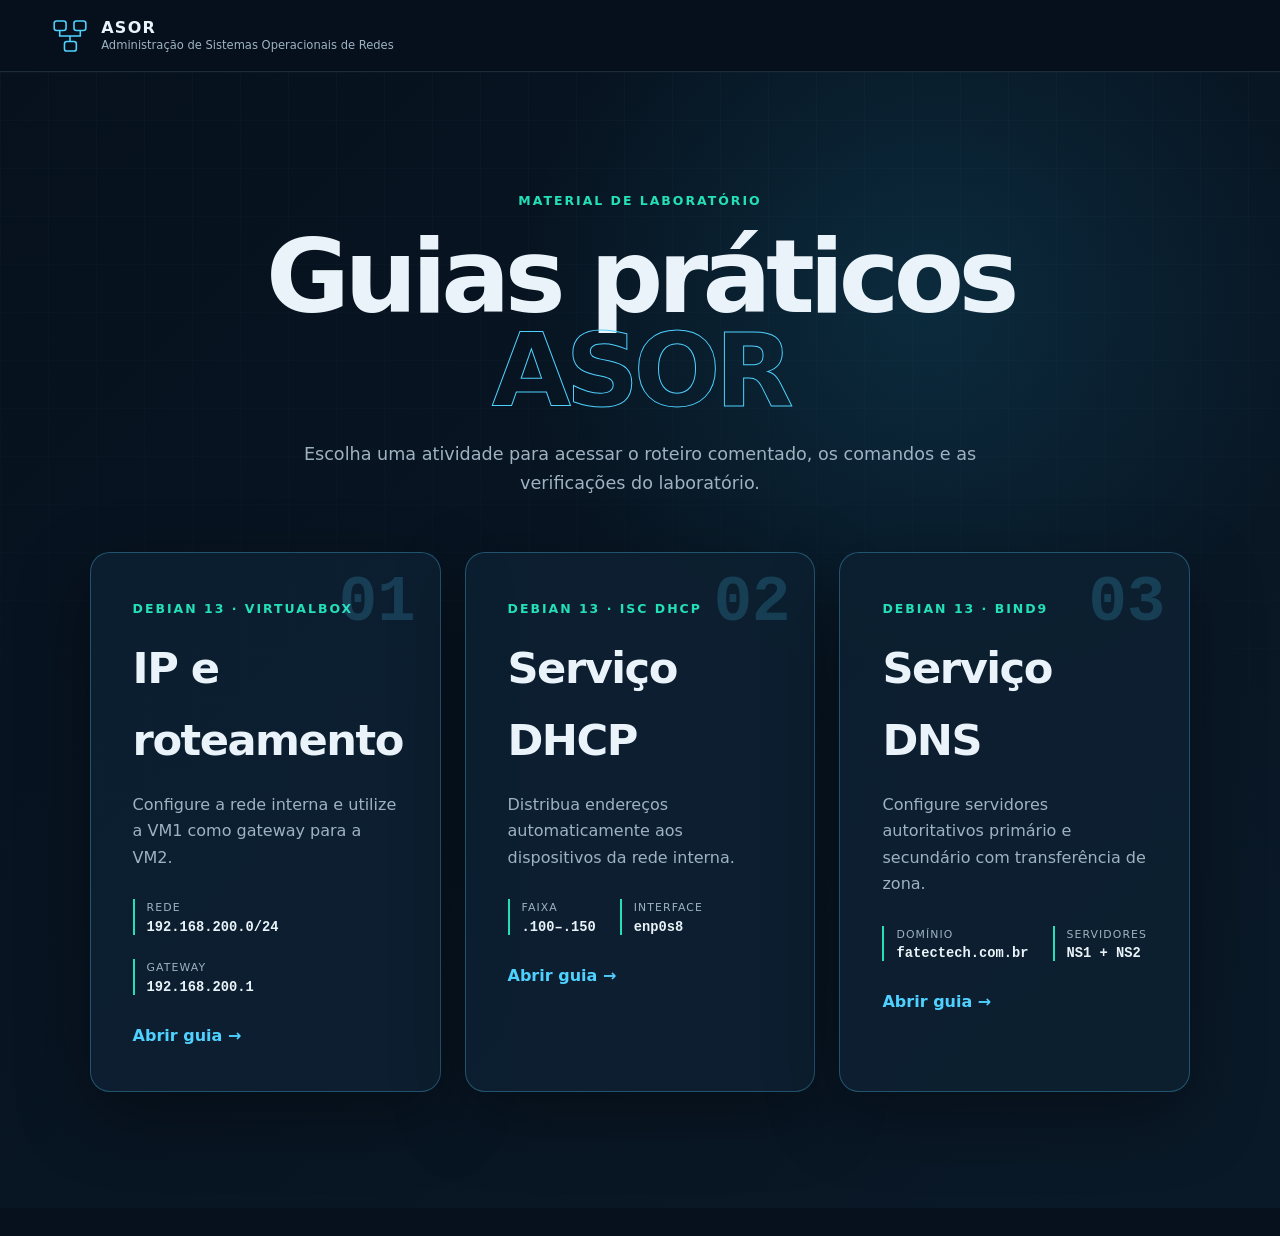
==== commit 43659920: "Add BIND9 primary and secondary DNS guide" ====
--- a/docs/index.html
+++ b/docs/index.html
@@ -23,6 +23,7 @@
 <section class="guide-grid" aria-label="Guias disponíveis">
 <a class="guide-card" href="networking/"><span class="guide-card-number">01</span><span class="eyebrow">DEBIAN 13 · VIRTUALBOX</span><h2>IP e roteamento</h2><p>Configure a rede interna e utilize a VM1 como gateway para a VM2.</p><dl><div><dt>Rede</dt><dd>192.168.200.0/24</dd></div><div><dt>Gateway</dt><dd>192.168.200.1</dd></div></dl><strong>Abrir guia →</strong></a>
 <a class="guide-card" href="dhcp/"><span class="guide-card-number">02</span><span class="eyebrow">DEBIAN 13 · ISC DHCP</span><h2>Serviço DHCP</h2><p>Distribua endereços automaticamente aos dispositivos da rede interna.</p><dl><div><dt>Faixa</dt><dd>.100–.150</dd></div><div><dt>Interface</dt><dd>enp0s8</dd></div></dl><strong>Abrir guia →</strong></a>
+<a class="guide-card" href="dns/"><span class="guide-card-number">03</span><span class="eyebrow">DEBIAN 13 · BIND9</span><h2>Serviço DNS</h2><p>Configure servidores autoritativos primário e secundário com transferência de zona.</p><dl><div><dt>Domínio</dt><dd>fatectech.com.br</dd></div><div><dt>Servidores</dt><dd>NS1 + NS2</dd></div></dl><strong>Abrir guia →</strong></a>
 </section>
 </main>
 </body>
--- a/docs/style.css
+++ b/docs/style.css
@@ -273,7 +273,7 @@
 .guide-home-intro h1 { margin: 16px 0 22px; font-size: clamp(3.2rem, 8vw, 6.8rem); line-height: .92; letter-spacing: -.055em; }
 .guide-home-intro h1 span { color: transparent; -webkit-text-stroke: 1px var(--accent); }
 .guide-home-intro p { max-width: 680px; margin: auto; color: var(--muted); font-size: 1.1rem; }
-.guide-grid { display: grid; grid-template-columns: repeat(2, minmax(0, 1fr)); gap: 24px; width: min(100%, 1050px); margin: auto; }
+.guide-grid { display: grid; grid-template-columns: repeat(3, minmax(0, 1fr)); gap: 24px; width: min(100%, 1280px); margin: auto; }
 .guide-card { position: relative; min-width: 0; padding: clamp(26px, 4vw, 42px); overflow: hidden; border: 1px solid var(--line-strong); border-radius: 20px; color: var(--text); background: color-mix(in srgb, var(--surface) 88%, transparent); box-shadow: var(--shadow); text-decoration: none; transition: transform .2s ease, border-color .2s ease; }
 .guide-card:hover { transform: translateY(-5px); border-color: var(--accent); }
 .guide-card-number { position: absolute; top: 18px; right: 24px; color: color-mix(in srgb, var(--accent) 18%, transparent); font: 800 4rem/1 ui-monospace, monospace; }
@@ -286,6 +286,26 @@
 .guide-card > strong { color: var(--accent); }
 @media (max-width: 760px) { .guide-grid { grid-template-columns: 1fr; } .guide-home { padding-top: 54px; } .guide-home-intro { text-align: left; } .guide-card p { min-height: 0; } }
 
+/* DNS master/slave topology. */
+.dns-topology { width: min(100%, 1100px); padding: clamp(20px, 4vw, 34px); }
+.dns-topology figcaption { display: flex; justify-content: space-between; gap: 16px; margin-bottom: 28px; color: var(--text); font-weight: 750; }
+.dns-machines { display: grid; grid-template-columns: minmax(0, 1fr) minmax(160px, .8fr) minmax(0, 1fr); align-items: center; gap: clamp(14px, 3vw, 32px); }
+.dns-server { position: relative; display: grid; gap: 7px; min-width: 0; padding: 24px 18px 20px; border: 1px solid var(--line-strong); border-radius: 14px; background: var(--surface-2); text-align: center; }
+.dns-server::before { content: ''; width: 38px; height: 46px; margin: 0 auto 7px; border: 2px solid var(--accent); border-radius: 7px; background: linear-gradient(var(--accent) 0 0) 8px 10px/20px 2px no-repeat, linear-gradient(var(--accent) 0 0) 8px 18px/20px 2px no-repeat, radial-gradient(circle, var(--accent-2) 0 3px, transparent 4px) 24px 33px/8px 8px no-repeat; box-shadow: 0 0 24px color-mix(in srgb, var(--accent) 12%, transparent); }
+.dns-server strong { font-size: clamp(1rem, 2vw, 1.25rem); }
+.dns-server small { color: var(--accent-2); font: 750 .8rem ui-monospace, monospace; }
+.dns-server > span:last-child { color: var(--muted); font-size: .78rem; }
+.dns-role { position: absolute; top: 10px; right: 10px; padding: 4px 6px; border: 1px solid var(--line); border-radius: 5px; color: var(--accent); font: 800 .56rem ui-monospace, monospace; letter-spacing: .08em; }
+.dns-transfer { display: grid; gap: 6px; color: var(--muted); text-align: center; font-size: .72rem; }
+.dns-transfer b { color: var(--accent-2); font: 750 .72rem ui-monospace, monospace; letter-spacing: .08em; }
+.dns-transfer span { padding: 10px 5px; border-top: 1px dashed var(--accent); border-bottom: 1px dashed var(--accent); color: var(--text); }
+.dns-transfer small { font: .66rem ui-monospace, monospace; }
+.dns-query { display: flex; align-items: center; justify-content: center; flex-wrap: wrap; gap: 8px 18px; margin-top: 26px; padding: 13px; border: 1px solid var(--line); border-radius: 9px; color: var(--muted); font-size: .75rem; }
+.dns-query b { color: var(--accent); font: 750 .78rem ui-monospace, monospace; }
+.dns-query small { color: var(--accent-2); font: .68rem ui-monospace, monospace; }
+@media (max-width: 1040px) and (min-width: 761px) { .guide-grid { grid-template-columns: repeat(2, minmax(0, 1fr)); } }
+@media (max-width: 700px) { .dns-machines { grid-template-columns: 1fr; } .dns-transfer { margin: 2px 16px; } .dns-transfer b { transform: rotate(90deg); } }
+
 
 /* Preserve the supplied topology's full image and intrinsic proportions. */
 .hero { grid-template-columns: minmax(0, 1fr); gap: 44px; }
